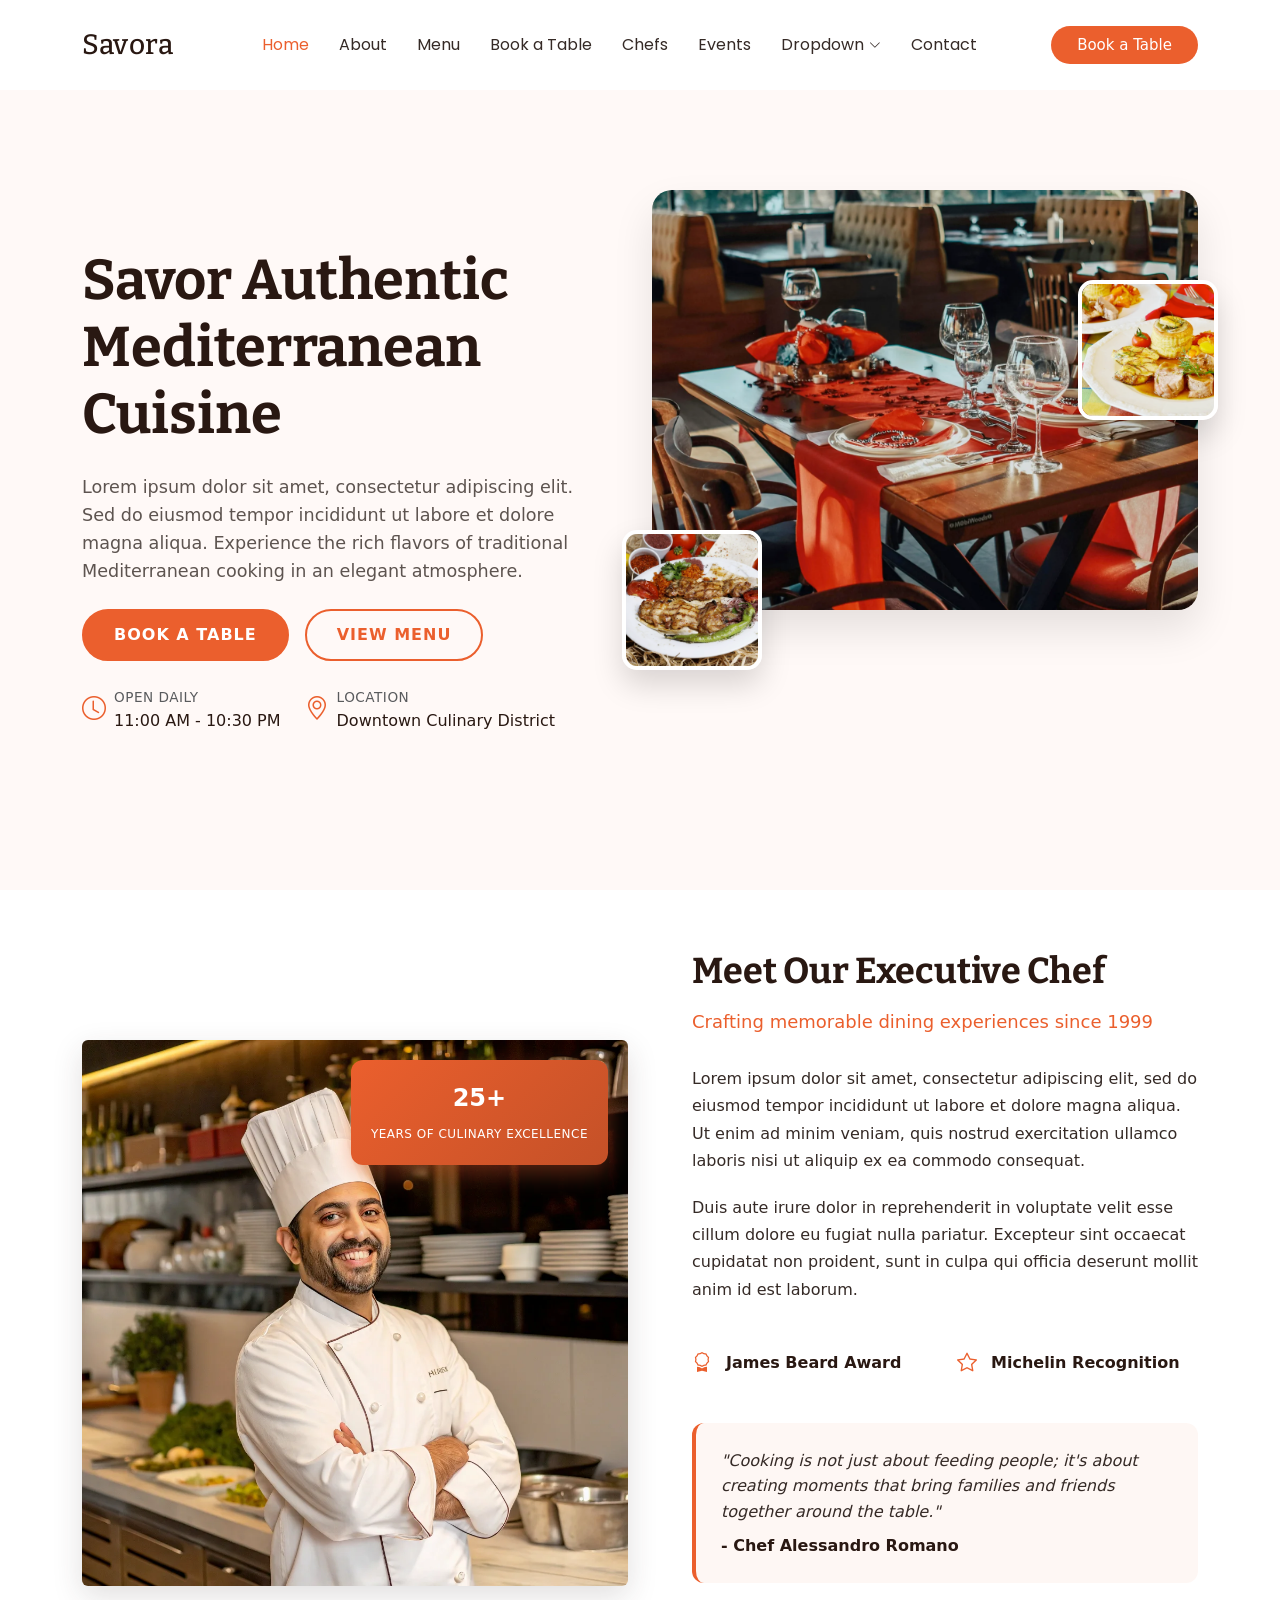
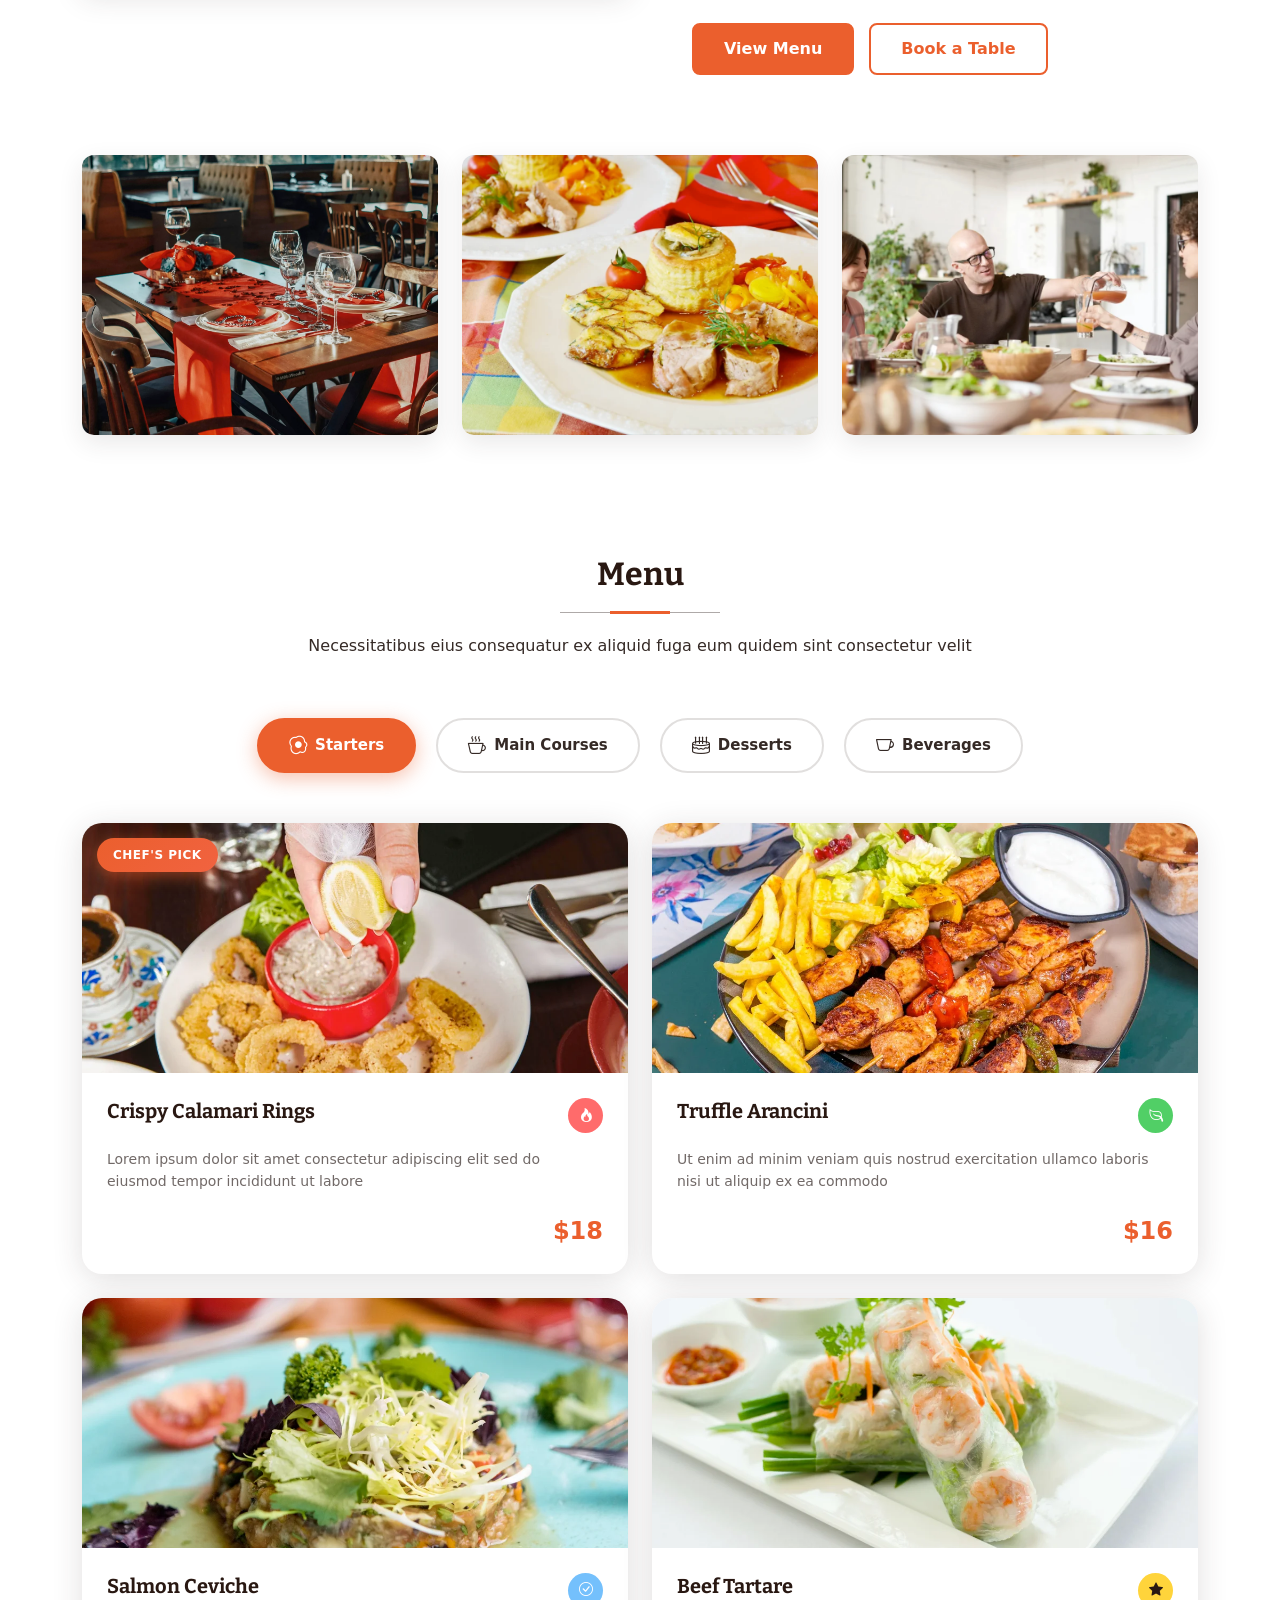
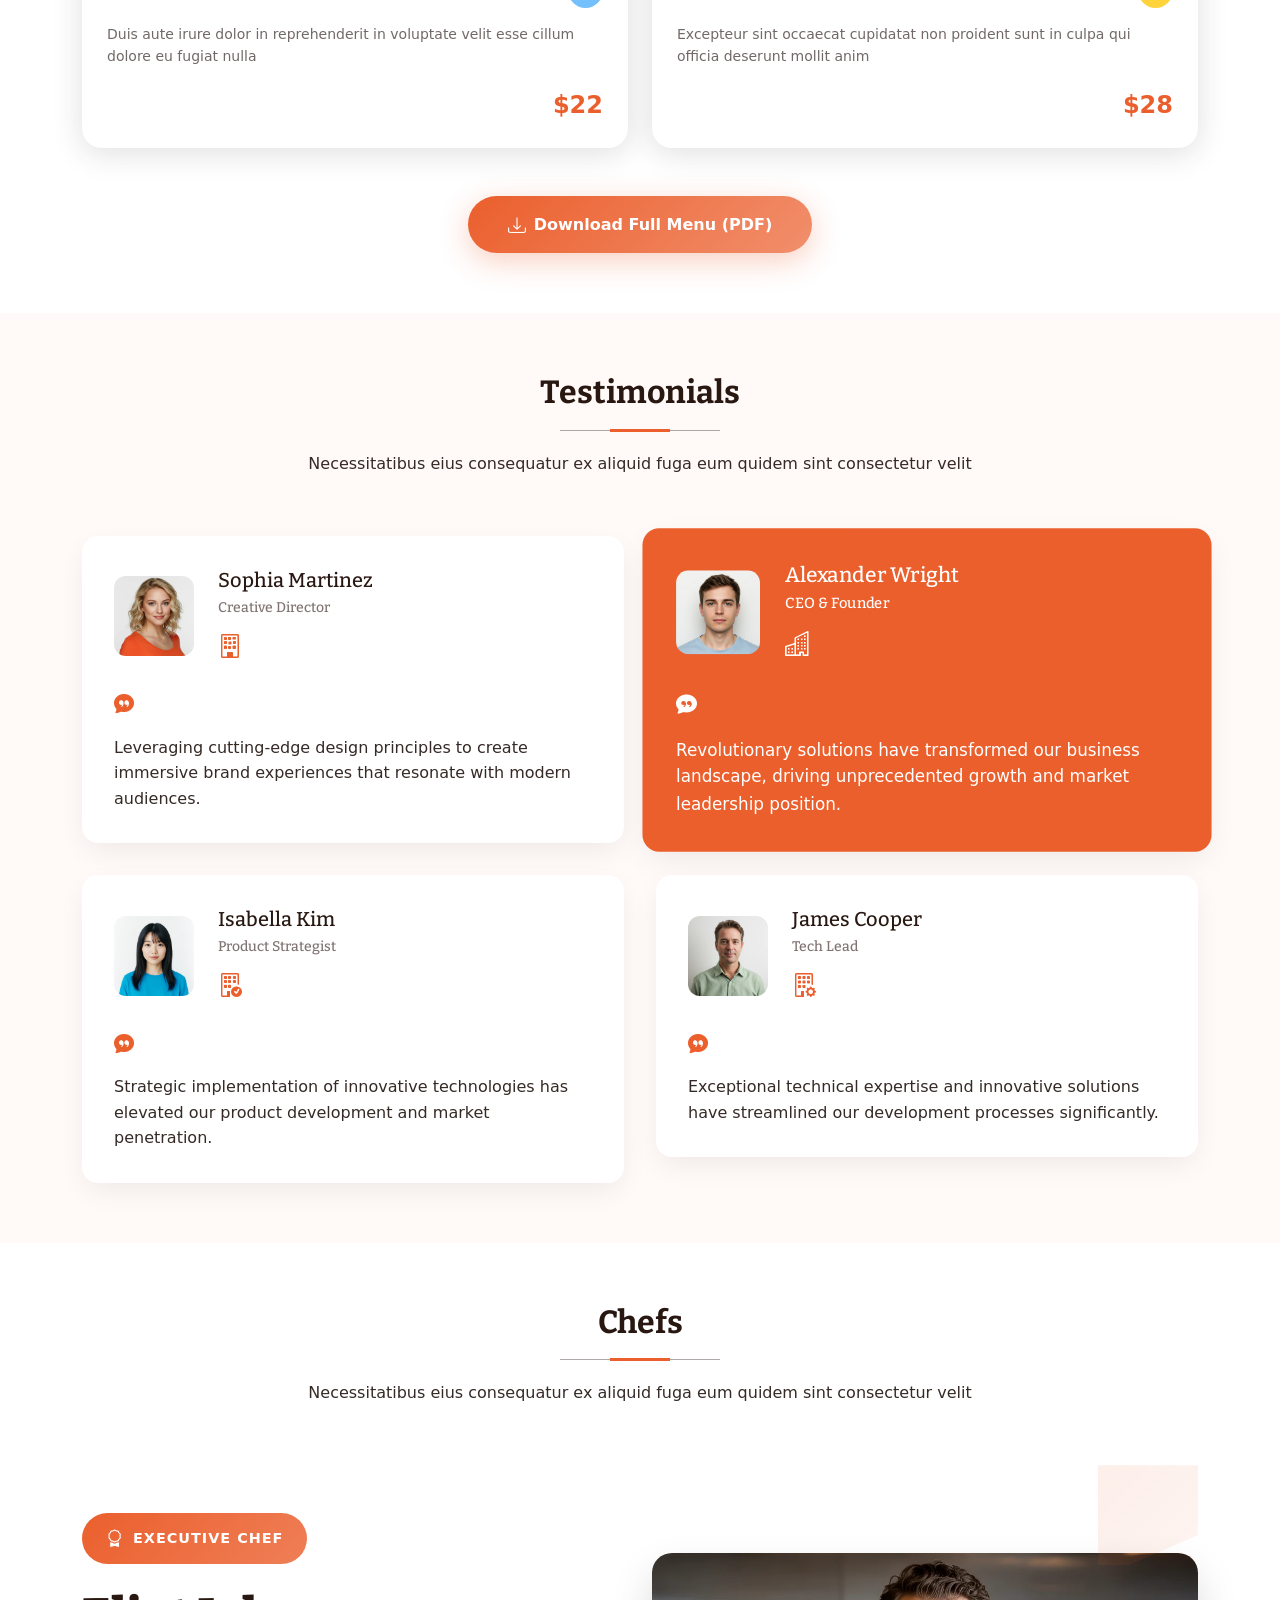
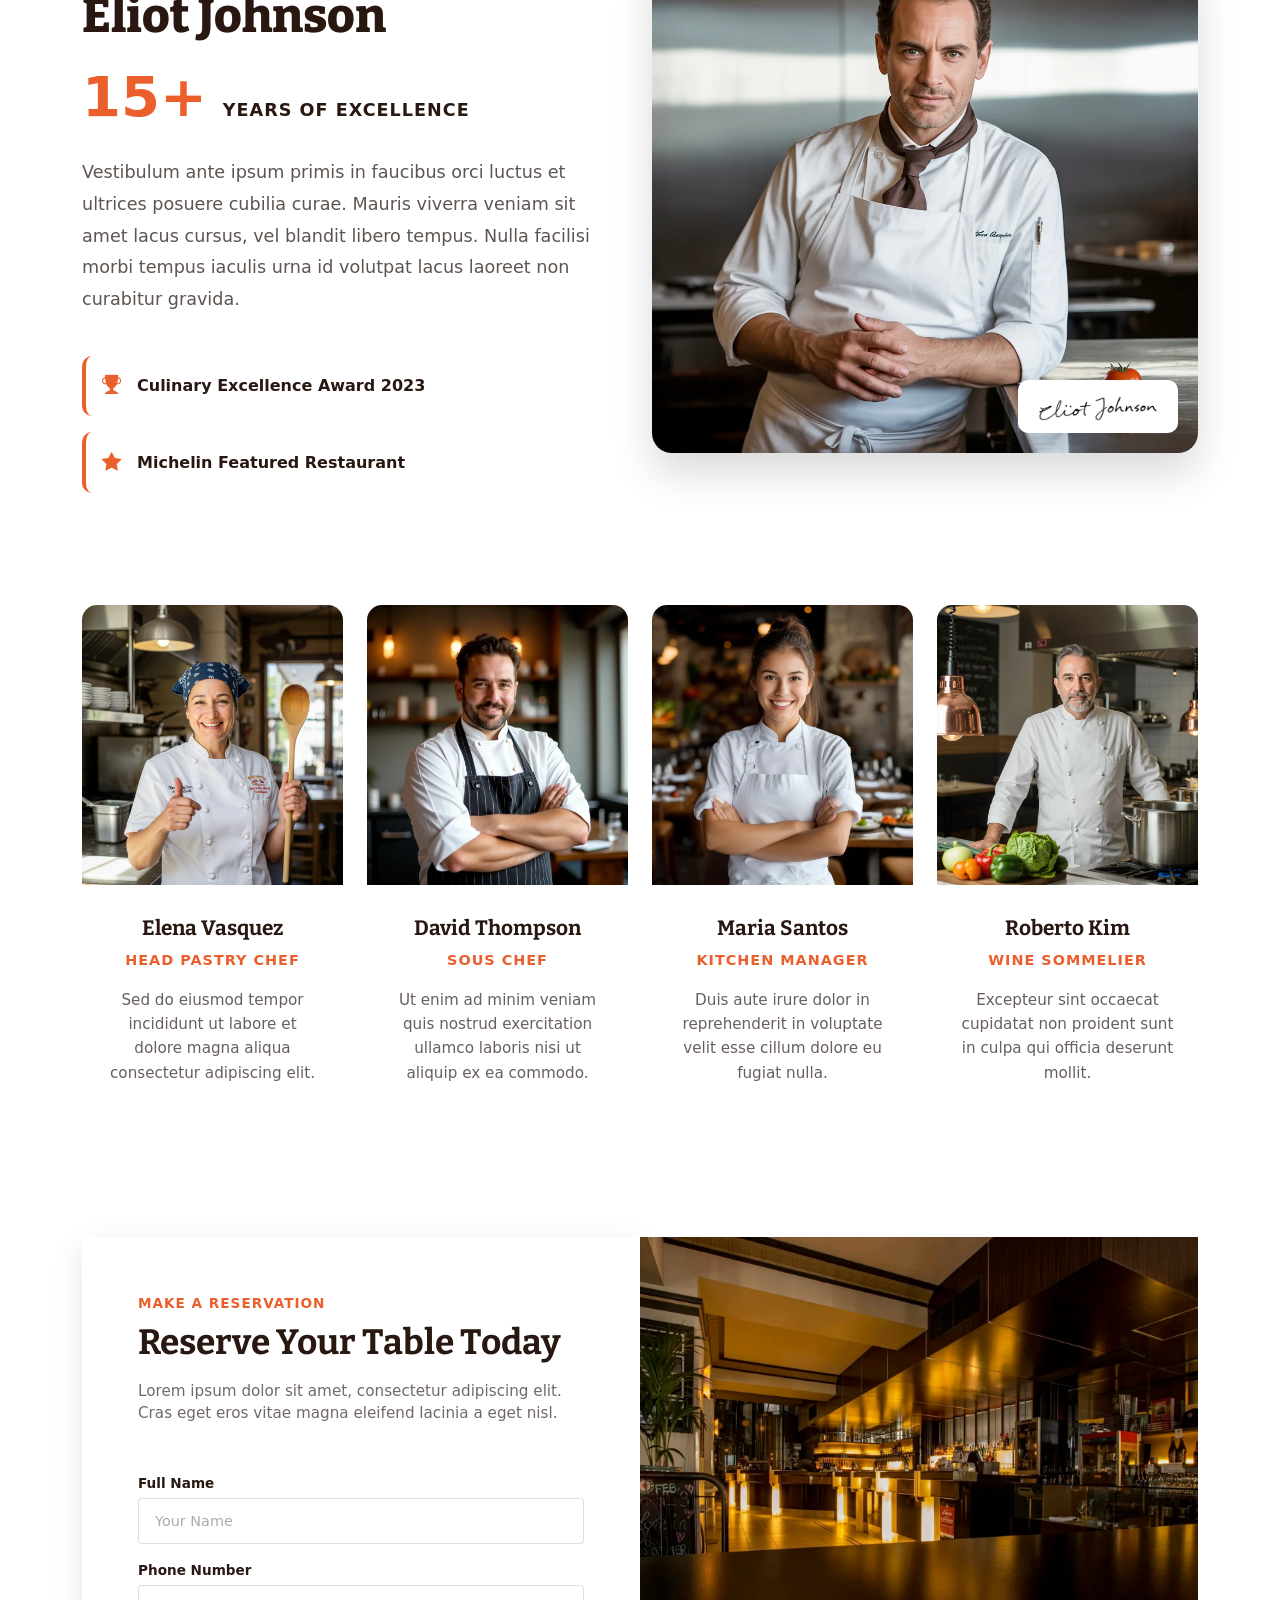
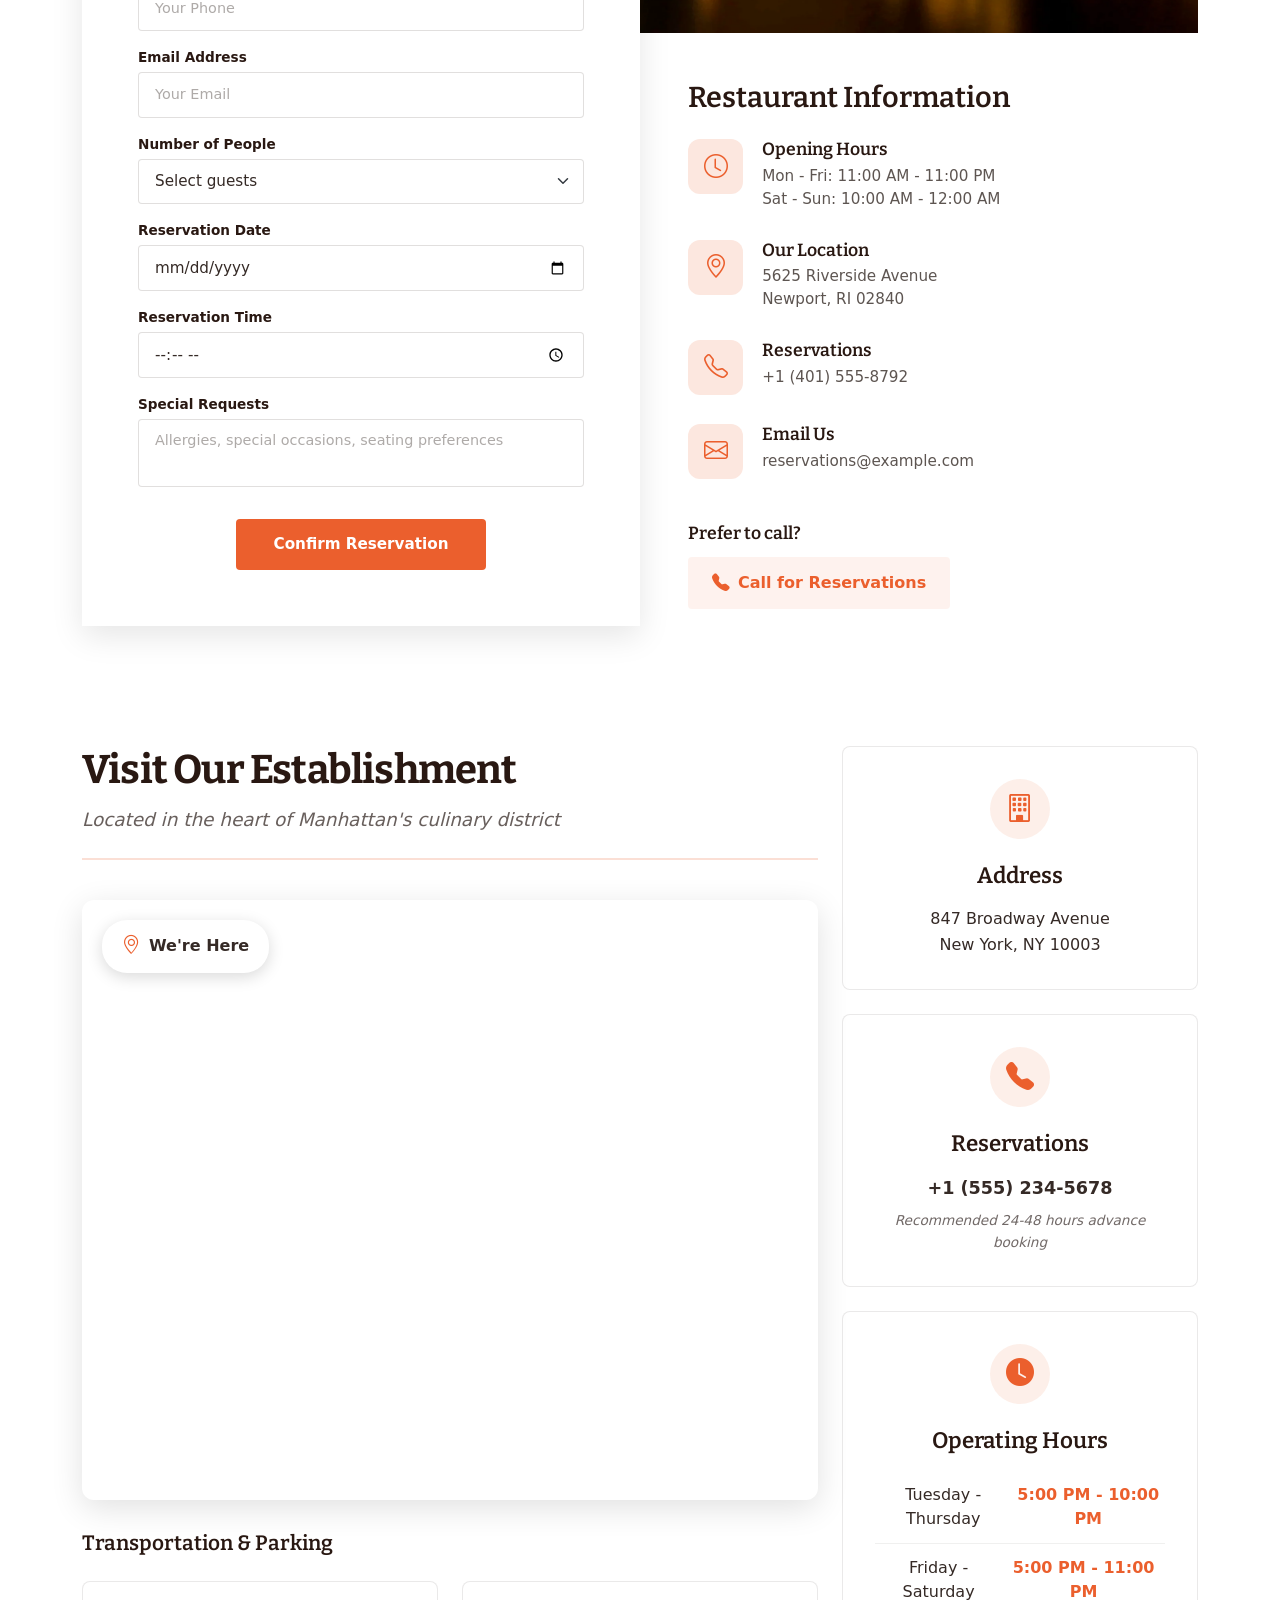
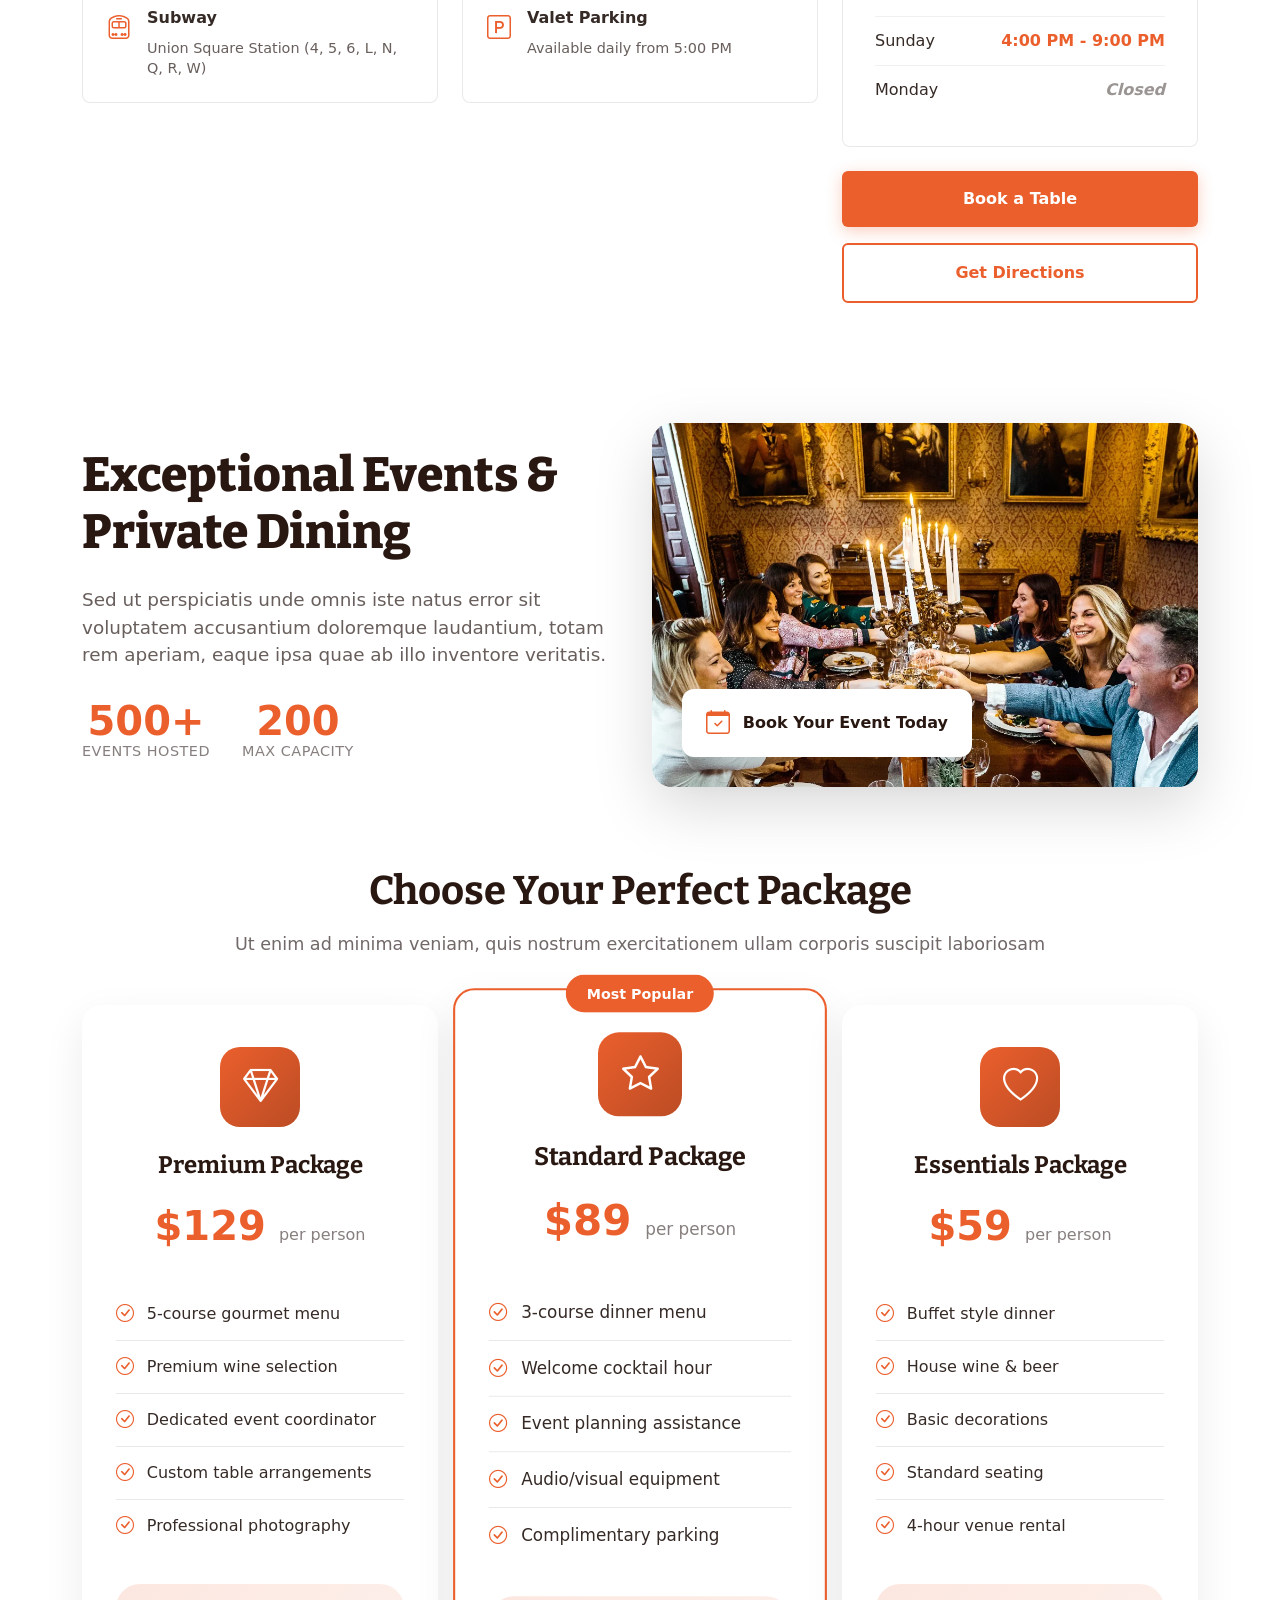
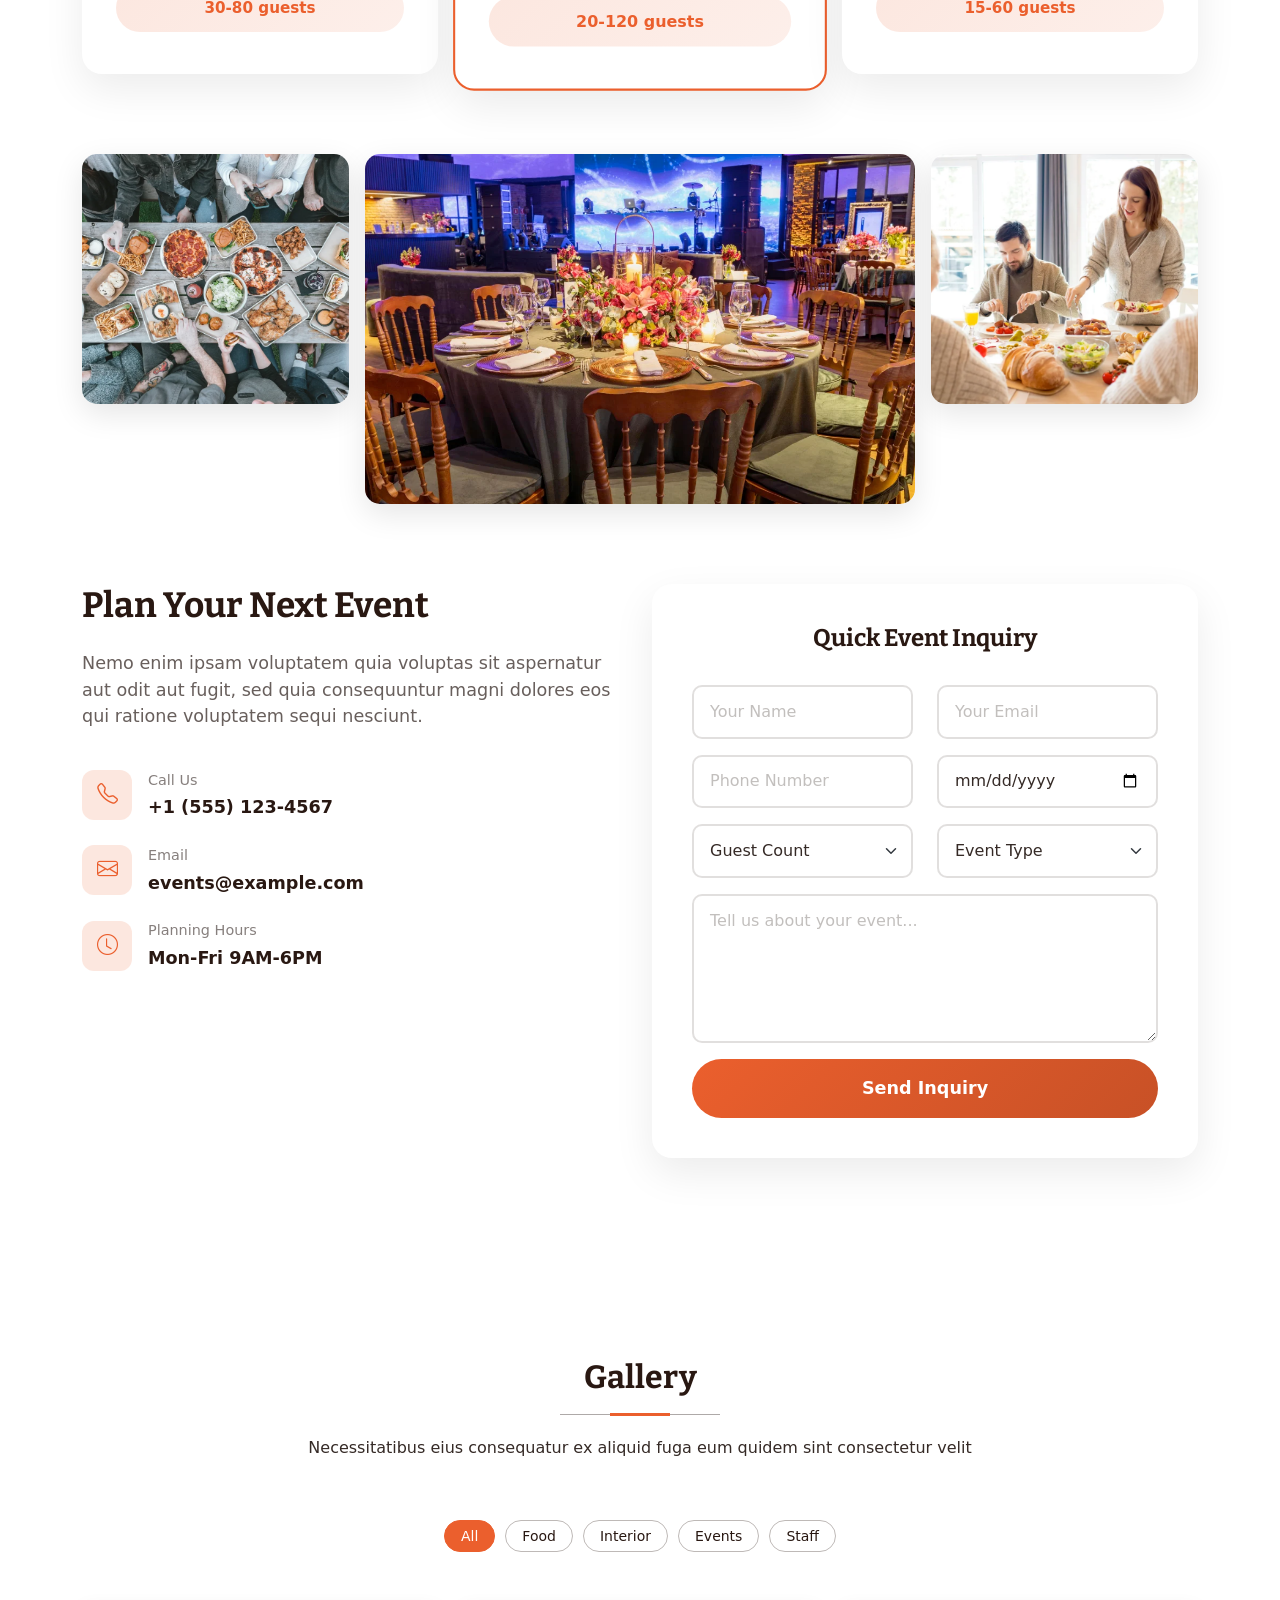
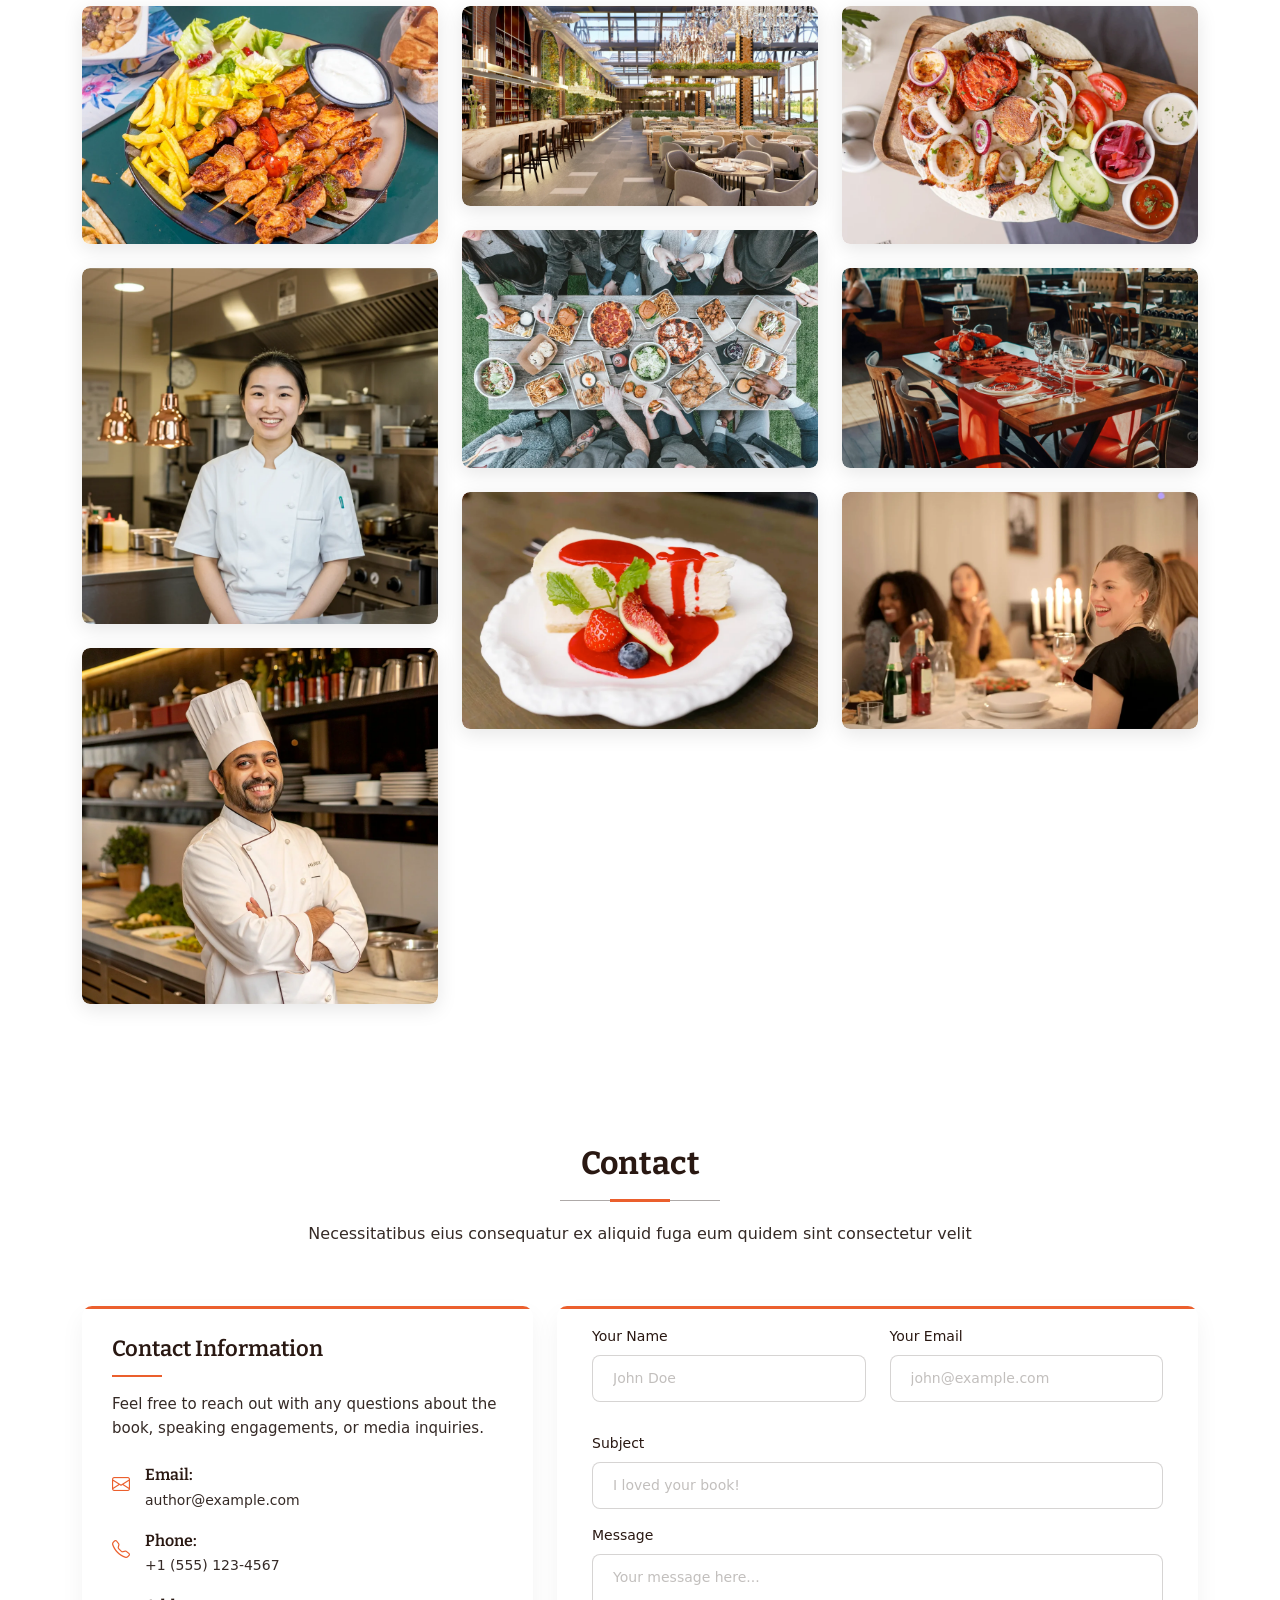
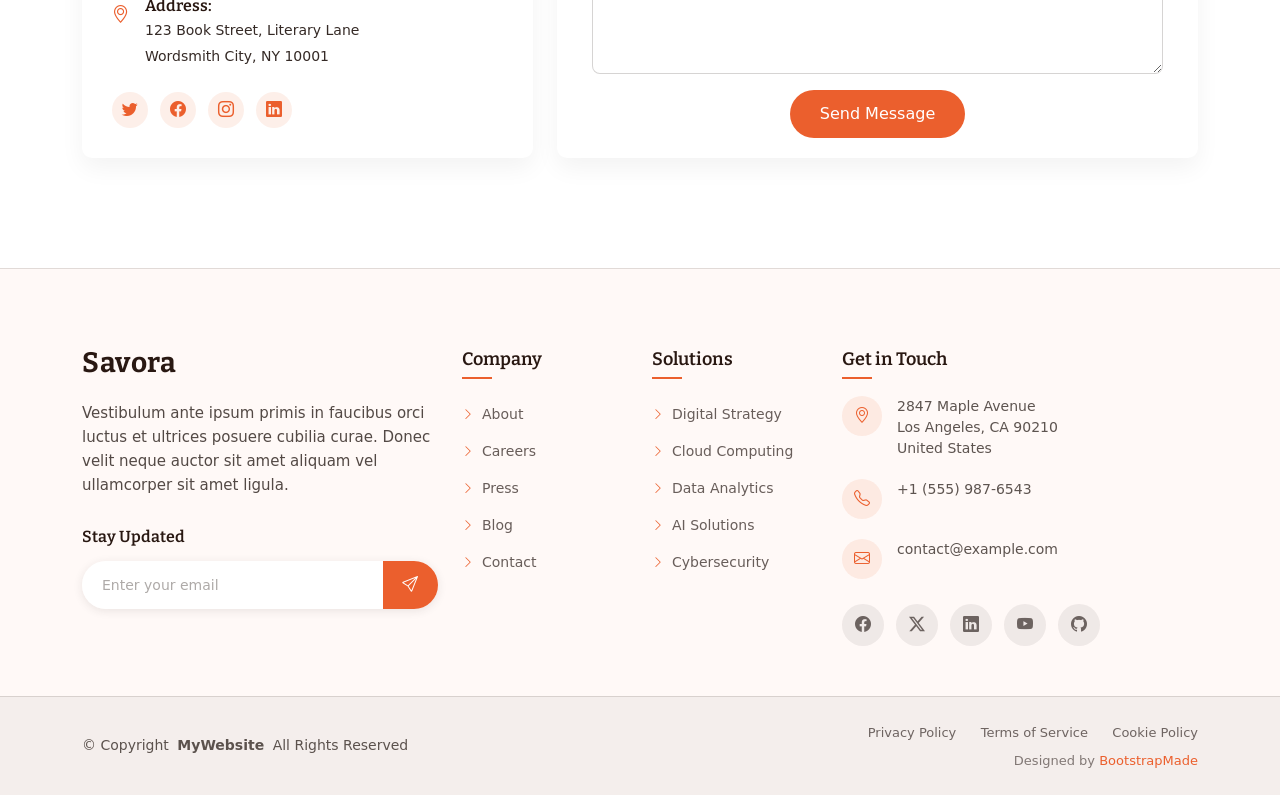
==== index.html @ b494f628 "Initial commit - Abu Dardiri Booking template" ====
<!DOCTYPE html>
<html lang="en">

<head>
  <meta charset="utf-8">
  <meta content="width=device-width, initial-scale=1.0" name="viewport">
  <title>Index - Savora Bootstrap Template</title>
  <meta name="description" content="">
  <meta name="keywords" content="">

  <!-- Favicons -->
  <link href="assets/img/favicon.png" rel="icon">
  <link href="assets/img/apple-touch-icon.png" rel="apple-touch-icon">

  <!-- Fonts -->
  <link href="https://fonts.googleapis.com" rel="preconnect">
  <link href="https://fonts.gstatic.com" rel="preconnect" crossorigin>
  <link href="https://fonts.googleapis.com/css2?family=Roboto:ital,wght@0,100;0,300;0,400;0,500;0,700;0,900;1,100;1,300;1,400;1,500;1,700;1,900&family=Poppins:ital,wght@0,100;0,200;0,300;0,400;0,500;0,600;0,700;0,800;0,900;1,100;1,200;1,300;1,400;1,500;1,600;1,700;1,800;1,900&family=Bitter:ital,wght@0,100;0,200;0,300;0,400;0,500;0,600;0,700;0,800;0,900;1,100;1,200;1,300;1,400;1,500;1,600;1,700;1,800;1,900&display=swap" rel="stylesheet">

  <!-- Vendor CSS Files -->
  <link href="assets/vendor/bootstrap/css/bootstrap.min.css" rel="stylesheet">
  <link href="assets/vendor/bootstrap-icons/bootstrap-icons.css" rel="stylesheet">
  <link href="assets/vendor/aos/aos.css" rel="stylesheet">
  <link href="assets/vendor/glightbox/css/glightbox.min.css" rel="stylesheet">

  <!-- Main CSS File -->
  <link href="assets/css/main.css" rel="stylesheet">

</head>

<body class="index-page">

  <header id="header" class="header d-flex align-items-center sticky-top">
    <div class="container position-relative d-flex align-items-center justify-content-between">

      <a href="index.html" class="logo d-flex align-items-center me-auto me-xl-0">
        <!-- Uncomment the line below if you also wish to use an image logo -->
        <!-- <img src="assets/img/logo.webp" alt=""> -->
        <h1 class="sitename">Savora</h1>
      </a>

      <nav id="navmenu" class="navmenu">
        <ul>
          <li><a href="#hero" class="active">Home</a></li>
          <li><a href="#about">About</a></li>
          <li><a href="#menu">Menu</a></li>
          <li><a href="#book-a-table">Book a Table</a></li>
          <li><a href="#chefs">Chefs</a></li>
          <li><a href="#events">Events</a></li>
          <li class="dropdown"><a href="#"><span>Dropdown</span> <i class="bi bi-chevron-down toggle-dropdown"></i></a>
            <ul>
              <li><a href="#">Dropdown 1</a></li>
              <li class="dropdown"><a href="#"><span>Deep Dropdown</span> <i class="bi bi-chevron-down toggle-dropdown"></i></a>
                <ul>
                  <li><a href="#">Deep Dropdown 1</a></li>
                  <li><a href="#">Deep Dropdown 2</a></li>
                  <li><a href="#">Deep Dropdown 3</a></li>
                  <li><a href="#">Deep Dropdown 4</a></li>
                  <li><a href="#">Deep Dropdown 5</a></li>
                </ul>
              </li>
              <li><a href="#">Dropdown 2</a></li>
              <li><a href="#">Dropdown 3</a></li>
              <li><a href="#">Dropdown 4</a></li>
            </ul>
          </li>
          <li><a href="#contact">Contact</a></li>
        </ul>
        <i class="mobile-nav-toggle d-xl-none bi bi-list"></i>
      </nav>

      <a class="btn-getstarted d-none d-sm-block" href="#book-a-table">Book a Table</a>

    </div>
  </header>

  <main class="main">

    <!-- Hero Section -->
    <section id="hero" class="hero section light-background">

      <div class="container" data-aos="fade-up" data-aos-delay="100">

        <div class="hero-content">
          <div class="row align-items-center">

            <div class="col-lg-6" data-aos="fade-right" data-aos-delay="200">
              <div class="content">
                <h1 class="hero-title mb-4">Savor Authentic Mediterranean Cuisine</h1>
                <p class="hero-subtitle mb-4">Lorem ipsum dolor sit amet, consectetur adipiscing elit. Sed do eiusmod tempor incididunt ut labore et dolore magna aliqua. Experience the rich flavors of traditional Mediterranean cooking in an elegant atmosphere.</p>

                <div class="hero-actions d-flex flex-wrap gap-3 mb-4">
                  <a href="#book-a-table" class="btn btn-primary">Book a Table</a>
                  <a href="#menu" class="btn btn-outline">View Menu</a>
                </div>

                <div class="hero-info d-flex flex-wrap align-items-center gap-4">
                  <div class="info-item d-flex align-items-center">
                    <i class="bi bi-clock me-2"></i>
                    <div>
                      <small class="text-muted">Open Daily</small>
                      <div class="fw-medium">11:00 AM - 10:30 PM</div>
                    </div>
                  </div>
                  <div class="info-item d-flex align-items-center">
                    <i class="bi bi-geo-alt me-2"></i>
                    <div>
                      <small class="text-muted">Location</small>
                      <div class="fw-medium">Downtown Culinary District</div>
                    </div>
                  </div>
                </div>
              </div>
            </div>

            <div class="col-lg-6" data-aos="fade-left" data-aos-delay="300">
              <div class="hero-images">
                <div class="main-image">
                  <img src="assets/img/restaurant/showcase-2.webp" alt="Signature Mediterranean Dish" class="img-fluid">
                </div>
                <div class="floating-images">
                  <div class="floating-image floating-image-1">
                    <img src="assets/img/restaurant/main-4.webp" alt="Grilled Seafood" class="img-fluid">
                  </div>
                  <div class="floating-image floating-image-2">
                    <img src="assets/img/restaurant/main-2.webp" alt="Mediterranean Dessert" class="img-fluid">
                  </div>
                </div>
              </div>
            </div>

          </div>
        </div>

      </div>

    </section><!-- /Hero Section -->

    <!-- About Section -->
    <section id="about" class="about section">

      <div class="container" data-aos="fade-up" data-aos-delay="100">

        <div class="row align-items-center">
          <div class="col-lg-6" data-aos="fade-right" data-aos-delay="200">
            <div class="about-image">
              <img src="assets/img/restaurant/chef-3.webp" alt="Executive Chef" class="img-fluid rounded">
              <div class="experience-badge">
                <span class="years">25+</span>
                <span class="text">Years of Culinary Excellence</span>
              </div>
            </div>
          </div>

          <div class="col-lg-6" data-aos="fade-left" data-aos-delay="300">
            <div class="about-content">
              <div class="section-header">
                <h2>Meet Our Executive Chef</h2>
                <p class="subtitle">Crafting memorable dining experiences since 1999</p>
              </div>

              <div class="story-text">
                <p>Lorem ipsum dolor sit amet, consectetur adipiscing elit, sed do eiusmod tempor incididunt ut labore et dolore magna aliqua. Ut enim ad minim veniam, quis nostrud exercitation ullamco laboris nisi ut aliquip ex ea commodo consequat.</p>

                <p>Duis aute irure dolor in reprehenderit in voluptate velit esse cillum dolore eu fugiat nulla pariatur. Excepteur sint occaecat cupidatat non proident, sunt in culpa qui officia deserunt mollit anim id est laborum.</p>
              </div>

              <div class="chef-highlights">
                <div class="row">
                  <div class="col-6">
                    <div class="highlight-item">
                      <i class="bi bi-award"></i>
                      <span>James Beard Award</span>
                    </div>
                  </div>
                  <div class="col-6">
                    <div class="highlight-item">
                      <i class="bi bi-star"></i>
                      <span>Michelin Recognition</span>
                    </div>
                  </div>
                </div>
              </div>

              <div class="chef-quote">
                <blockquote>
                  "Cooking is not just about feeding people; it's about creating moments that bring families and friends together around the table."
                </blockquote>
                <cite>- Chef Alessandro Romano</cite>
              </div>

              <div class="cta-buttons">
                <a href="#menu" class="btn btn-primary">View Menu</a>
                <a href="#book-a-table" class="btn btn-outline">Book a Table</a>
              </div>
            </div>
          </div>
        </div>

        <div class="restaurant-gallery" data-aos="fade-up" data-aos-delay="400">
          <div class="row g-4">
            <div class="col-lg-4 col-md-6">
              <div class="gallery-item">
                <img src="assets/img/restaurant/showcase-2.webp" alt="Restaurant Interior" class="img-fluid rounded">
                <div class="gallery-caption">
                  <h4>Elegant Dining</h4>
                  <p>Sophisticated ambiance for every occasion</p>
                </div>
              </div>
            </div><!-- End Gallery Item -->

            <div class="col-lg-4 col-md-6">
              <div class="gallery-item">
                <img src="assets/img/restaurant/main-4.webp" alt="Signature Dish" class="img-fluid rounded">
                <div class="gallery-caption">
                  <h4>Signature Dishes</h4>
                  <p>Artfully crafted seasonal specialties</p>
                </div>
              </div>
            </div><!-- End Gallery Item -->

            <div class="col-lg-4 col-md-6">
              <div class="gallery-item">
                <img src="assets/img/restaurant/misc-7.webp" alt="Wine Selection" class="img-fluid rounded">
                <div class="gallery-caption">
                  <h4>Curated Wine</h4>
                  <p>Exceptional pairings from around the world</p>
                </div>
              </div>
            </div><!-- End Gallery Item -->
          </div>
        </div>

      </div>

    </section><!-- /About Section -->

    <!-- Menu Section -->
    <section id="menu" class="menu section">

      <!-- Section Title -->
      <div class="container section-title" data-aos="fade-up">
        <h2>Menu</h2>
        <p>Necessitatibus eius consequatur ex aliquid fuga eum quidem sint consectetur velit</p>
      </div><!-- End Section Title -->

      <div class="container" data-aos="fade-up" data-aos-delay="100">

        <div class="row">
          <div class="col-lg-12">
            <div class="menu-filters">
              <ul class="nav nav-pills justify-content-center" id="menuTabs" role="tablist">
                <li class="nav-item" role="presentation">
                  <button class="nav-link active" id="menu-starters-tab" data-bs-toggle="pill" data-bs-target="#menu-starters" type="button" role="tab">
                    <i class="bi bi-egg-fried me-2"></i>Starters
                  </button>
                </li>
                <li class="nav-item" role="presentation">
                  <button class="nav-link" id="menu-mains-tab" data-bs-toggle="pill" data-bs-target="#menu-mains" type="button" role="tab">
                    <i class="bi bi-cup-hot me-2"></i>Main Courses
                  </button>
                </li>
                <li class="nav-item" role="presentation">
                  <button class="nav-link" id="menu-desserts-tab" data-bs-toggle="pill" data-bs-target="#menu-desserts" type="button" role="tab">
                    <i class="bi bi-cake2 me-2"></i>Desserts
                  </button>
                </li>
                <li class="nav-item" role="presentation">
                  <button class="nav-link" id="menu-drinks-tab" data-bs-toggle="pill" data-bs-target="#menu-drinks" type="button" role="tab">
                    <i class="bi bi-cup me-2"></i>Beverages
                  </button>
                </li>
              </ul>
            </div>
          </div>
        </div>

        <div class="tab-content" id="menuTabContent">
          <!-- Starters Tab -->
          <div class="tab-pane fade show active" id="menu-starters" role="tabpanel">
            <div class="row gy-4" data-aos="fade-up" data-aos-delay="200">
              <div class="col-lg-6">
                <div class="menu-item">
                  <div class="menu-item-image">
                    <img src="assets/img/restaurant/starter-6.webp" class="img-fluid" alt="Starter">
                    <div class="special-badge">Chef's Pick</div>
                  </div>
                  <div class="menu-item-content">
                    <div class="menu-item-header">
                      <h4>Crispy Calamari Rings</h4>
                      <div class="dietary-tags">
                        <span class="tag spicy"><i class="bi bi-fire"></i></span>
                      </div>
                    </div>
                    <p>Lorem ipsum dolor sit amet consectetur adipiscing elit sed do eiusmod tempor incididunt ut labore</p>
                    <div class="menu-item-footer">
                      <span class="price">$18</span>
                    </div>
                  </div>
                </div>
              </div>

              <div class="col-lg-6">
                <div class="menu-item">
                  <div class="menu-item-image">
                    <img src="assets/img/restaurant/starter-3.webp" class="img-fluid" alt="Starter">
                  </div>
                  <div class="menu-item-content">
                    <div class="menu-item-header">
                      <h4>Truffle Arancini</h4>
                      <div class="dietary-tags">
                        <span class="tag vegetarian"><i class="bi bi-leaf"></i></span>
                      </div>
                    </div>
                    <p>Ut enim ad minim veniam quis nostrud exercitation ullamco laboris nisi ut aliquip ex ea commodo</p>
                    <div class="menu-item-footer">
                      <span class="price">$16</span>
                    </div>
                  </div>
                </div>
              </div>

              <div class="col-lg-6">
                <div class="menu-item">
                  <div class="menu-item-image">
                    <img src="assets/img/restaurant/starter-5.webp" class="img-fluid" alt="Starter">
                  </div>
                  <div class="menu-item-content">
                    <div class="menu-item-header">
                      <h4>Salmon Ceviche</h4>
                      <div class="dietary-tags">
                        <span class="tag gluten-free"><i class="bi bi-check-circle"></i></span>
                      </div>
                    </div>
                    <p>Duis aute irure dolor in reprehenderit in voluptate velit esse cillum dolore eu fugiat nulla</p>
                    <div class="menu-item-footer">
                      <span class="price">$22</span>
                    </div>
                  </div>
                </div>
              </div>

              <div class="col-lg-6">
                <div class="menu-item">
                  <div class="menu-item-image">
                    <img src="assets/img/restaurant/starter-7.webp" class="img-fluid" alt="Starter">
                  </div>
                  <div class="menu-item-content">
                    <div class="menu-item-header">
                      <h4>Beef Tartare</h4>
                      <div class="dietary-tags">
                        <span class="tag premium"><i class="bi bi-star-fill"></i></span>
                      </div>
                    </div>
                    <p>Excepteur sint occaecat cupidatat non proident sunt in culpa qui officia deserunt mollit anim</p>
                    <div class="menu-item-footer">
                      <span class="price">$28</span>
                    </div>
                  </div>
                </div>
              </div>
            </div>
          </div>

          <!-- Main Courses Tab -->
          <div class="tab-pane fade" id="menu-mains" role="tabpanel">
            <div class="row gy-4" data-aos="fade-up" data-aos-delay="200">
              <div class="col-lg-6">
                <div class="menu-item">
                  <div class="menu-item-image">
                    <img src="assets/img/restaurant/main-2.webp" class="img-fluid" alt="Main Course">
                    <div class="special-badge">Signature</div>
                  </div>
                  <div class="menu-item-content">
                    <div class="menu-item-header">
                      <h4>Grilled Ribeye Steak</h4>
                      <div class="dietary-tags">
                        <span class="tag premium"><i class="bi bi-star-fill"></i></span>
                      </div>
                    </div>
                    <p>Sed ut perspiciatis unde omnis iste natus error sit voluptatem accusantium doloremque laudantium</p>
                    <div class="menu-item-footer">
                      <span class="price">$45</span>
                    </div>
                  </div>
                </div>
              </div>

              <div class="col-lg-6">
                <div class="menu-item">
                  <div class="menu-item-image">
                    <img src="assets/img/restaurant/main-4.webp" class="img-fluid" alt="Main Course">
                  </div>
                  <div class="menu-item-content">
                    <div class="menu-item-header">
                      <h4>Pan-Seared Salmon</h4>
                      <div class="dietary-tags">
                        <span class="tag gluten-free"><i class="bi bi-check-circle"></i></span>
                      </div>
                    </div>
                    <p>Totam rem aperiam eaque ipsa quae ab illo inventore veritatis et quasi architecto beatae vitae</p>
                    <div class="menu-item-footer">
                      <span class="price">$38</span>
                    </div>
                  </div>
                </div>
              </div>

              <div class="col-lg-6">
                <div class="menu-item">
                  <div class="menu-item-image">
                    <img src="assets/img/restaurant/main-6.webp" class="img-fluid" alt="Main Course">
                  </div>
                  <div class="menu-item-content">
                    <div class="menu-item-header">
                      <h4>Lobster Ravioli</h4>
                      <div class="dietary-tags">
                        <span class="tag premium"><i class="bi bi-star-fill"></i></span>
                      </div>
                    </div>
                    <p>Nemo enim ipsam voluptatem quia voluptas sit aspernatur aut odit aut fugit sed quia consequuntur</p>
                    <div class="menu-item-footer">
                      <span class="price">$42</span>
                    </div>
                  </div>
                </div>
              </div>

              <div class="col-lg-6">
                <div class="menu-item">
                  <div class="menu-item-image">
                    <img src="assets/img/restaurant/main-8.webp" class="img-fluid" alt="Main Course">
                  </div>
                  <div class="menu-item-content">
                    <div class="menu-item-header">
                      <h4>Mushroom Risotto</h4>
                      <div class="dietary-tags">
                        <span class="tag vegetarian"><i class="bi bi-leaf"></i></span>
                      </div>
                    </div>
                    <p>Magni dolores eos qui ratione voluptatem sequi nesciunt neque porro quisquam est qui dolorem</p>
                    <div class="menu-item-footer">
                      <span class="price">$32</span>
                    </div>
                  </div>
                </div>
              </div>
            </div>
          </div>

          <!-- Desserts Tab -->
          <div class="tab-pane fade" id="menu-desserts" role="tabpanel">
            <div class="row gy-4" data-aos="fade-up" data-aos-delay="200">
              <div class="col-lg-6">
                <div class="menu-item">
                  <div class="menu-item-image">
                    <img src="assets/img/restaurant/dessert-2.webp" class="img-fluid" alt="Dessert">
                    <div class="special-badge">Popular</div>
                  </div>
                  <div class="menu-item-content">
                    <div class="menu-item-header">
                      <h4>Chocolate Lava Cake</h4>
                      <div class="dietary-tags">
                        <span class="tag vegetarian"><i class="bi bi-leaf"></i></span>
                      </div>
                    </div>
                    <p>Ipsum quia dolor sit amet consectetur adipiscing elit sed do eiusmod tempor incididunt</p>
                    <div class="menu-item-footer">
                      <span class="price">$14</span>
                    </div>
                  </div>
                </div>
              </div>

              <div class="col-lg-6">
                <div class="menu-item">
                  <div class="menu-item-image">
                    <img src="assets/img/restaurant/dessert-5.webp" class="img-fluid" alt="Dessert">
                  </div>
                  <div class="menu-item-content">
                    <div class="menu-item-header">
                      <h4>Crème Brûlée</h4>
                      <div class="dietary-tags">
                        <span class="tag gluten-free"><i class="bi bi-check-circle"></i></span>
                      </div>
                    </div>
                    <p>Ut labore et dolore magna aliqua ut enim ad minim veniam quis nostrud exercitation ullamco</p>
                    <div class="menu-item-footer">
                      <span class="price">$12</span>
                    </div>
                  </div>
                </div>
              </div>

              <div class="col-lg-6">
                <div class="menu-item">
                  <div class="menu-item-image">
                    <img src="assets/img/restaurant/dessert-7.webp" class="img-fluid" alt="Dessert">
                  </div>
                  <div class="menu-item-content">
                    <div class="menu-item-header">
                      <h4>Tiramisu</h4>
                      <div class="dietary-tags">
                        <span class="tag vegetarian"><i class="bi bi-leaf"></i></span>
                      </div>
                    </div>
                    <p>Laboris nisi ut aliquip ex ea commodo consequat duis aute irure dolor in reprehenderit</p>
                    <div class="menu-item-footer">
                      <span class="price">$13</span>
                    </div>
                  </div>
                </div>
              </div>

              <div class="col-lg-6">
                <div class="menu-item">
                  <div class="menu-item-image">
                    <img src="assets/img/restaurant/dessert-9.webp" class="img-fluid" alt="Dessert">
                  </div>
                  <div class="menu-item-content">
                    <div class="menu-item-header">
                      <h4>Seasonal Fruit Tart</h4>
                      <div class="dietary-tags">
                        <span class="tag vegan"><i class="bi bi-flower1"></i></span>
                      </div>
                    </div>
                    <p>In voluptate velit esse cillum dolore eu fugiat nulla pariatur excepteur sint occaecat</p>
                    <div class="menu-item-footer">
                      <span class="price">$11</span>
                    </div>
                  </div>
                </div>
              </div>
            </div>
          </div>

          <!-- Beverages Tab -->
          <div class="tab-pane fade" id="menu-drinks" role="tabpanel">
            <div class="row gy-4" data-aos="fade-up" data-aos-delay="200">
              <div class="col-lg-6">
                <div class="menu-item">
                  <div class="menu-item-image">
                    <img src="assets/img/restaurant/drink-3.webp" class="img-fluid" alt="Beverage">
                    <div class="special-badge">House Special</div>
                  </div>
                  <div class="menu-item-content">
                    <div class="menu-item-header">
                      <h4>Signature Cocktail</h4>
                      <div class="dietary-tags">
                        <span class="tag spicy"><i class="bi bi-fire"></i></span>
                      </div>
                    </div>
                    <p>Cupidatat non proident sunt in culpa qui officia deserunt mollit anim id est laborum</p>
                    <div class="menu-item-footer">
                      <span class="price">$16</span>
                    </div>
                  </div>
                </div>
              </div>

              <div class="col-lg-6">
                <div class="menu-item">
                  <div class="menu-item-image">
                    <img src="assets/img/restaurant/drink-6.webp" class="img-fluid" alt="Beverage">
                  </div>
                  <div class="menu-item-content">
                    <div class="menu-item-header">
                      <h4>Fresh Fruit Smoothie</h4>
                      <div class="dietary-tags">
                        <span class="tag vegan"><i class="bi bi-flower1"></i></span>
                      </div>
                    </div>
                    <p>Sed ut perspiciatis unde omnis iste natus error sit voluptatem accusantium doloremque</p>
                    <div class="menu-item-footer">
                      <span class="price">$8</span>
                    </div>
                  </div>
                </div>
              </div>

              <div class="col-lg-6">
                <div class="menu-item">
                  <div class="menu-item-image">
                    <img src="assets/img/restaurant/drink-8.webp" class="img-fluid" alt="Beverage">
                  </div>
                  <div class="menu-item-content">
                    <div class="menu-item-header">
                      <h4>Premium Wine Selection</h4>
                      <div class="dietary-tags">
                        <span class="tag premium"><i class="bi bi-star-fill"></i></span>
                      </div>
                    </div>
                    <p>Laudantium totam rem aperiam eaque ipsa quae ab illo inventore veritatis et quasi</p>
                    <div class="menu-item-footer">
                      <span class="price">$35</span>
                    </div>
                  </div>
                </div>
              </div>

              <div class="col-lg-6">
                <div class="menu-item">
                  <div class="menu-item-image">
                    <img src="assets/img/restaurant/drink-10.webp" class="img-fluid" alt="Beverage">
                  </div>
                  <div class="menu-item-content">
                    <div class="menu-item-header">
                      <h4>Artisan Coffee</h4>
                      <div class="dietary-tags">
                        <span class="tag vegan"><i class="bi bi-flower1"></i></span>
                      </div>
                    </div>
                    <p>Architecto beatae vitae dicta sunt explicabo nemo enim ipsam voluptatem quia voluptas</p>
                    <div class="menu-item-footer">
                      <span class="price">$6</span>
                    </div>
                  </div>
                </div>
              </div>
            </div>
          </div>
        </div>

        <div class="row mt-5">
          <div class="col-12 text-center" data-aos="fade-up" data-aos-delay="300">
            <a href="#" class="btn btn-download">
              <i class="bi bi-download me-2"></i>Download Full Menu (PDF)
            </a>
          </div>
        </div>

      </div>

    </section><!-- /Menu Section -->

    <!-- Testimonials Section -->
    <section id="testimonials" class="testimonials section light-background">

      <!-- Section Title -->
      <div class="container section-title" data-aos="fade-up">
        <h2>Testimonials</h2>
        <p>Necessitatibus eius consequatur ex aliquid fuga eum quidem sint consectetur velit</p>
      </div><!-- End Section Title -->

      <div class="container">

        <div class="testimonial-grid">

          <div class="testimonial-item" data-aos="zoom-in" data-aos-delay="100">
            <div class="testimonial-card">
              <div class="testimonial-header">
                <div class="testimonial-image">
                  <img src="assets/img/person/person-f-5.webp" class="img-fluid" alt="Testimonial 1">
                </div>
                <div class="testimonial-meta">
                  <h3>Sophia Martinez</h3>
                  <h4>Creative Director</h4>
                  <div class="company-logo">
                    <i class="bi bi-building"></i>
                  </div>
                </div>
              </div>
              <div class="testimonial-body">
                <i class="bi bi-chat-quote-fill quote-icon"></i>
                <p>Leveraging cutting-edge design principles to create immersive brand experiences that resonate with modern audiences.</p>
              </div>
            </div>
          </div>

          <div class="testimonial-item featured" data-aos="zoom-in" data-aos-delay="200">
            <div class="testimonial-card">
              <div class="testimonial-header">
                <div class="testimonial-image">
                  <img src="assets/img/person/person-m-5.webp" class="img-fluid" alt="Testimonial 2">
                </div>
                <div class="testimonial-meta">
                  <h3>Alexander Wright</h3>
                  <h4>CEO &amp; Founder</h4>
                  <div class="company-logo">
                    <i class="bi bi-buildings"></i>
                  </div>
                </div>
              </div>
              <div class="testimonial-body">
                <i class="bi bi-chat-quote-fill quote-icon"></i>
                <p>Revolutionary solutions have transformed our business landscape, driving unprecedented growth and market leadership position.</p>
              </div>
            </div>
          </div>

          <div class="testimonial-item" data-aos="zoom-in" data-aos-delay="300">
            <div class="testimonial-card">
              <div class="testimonial-header">
                <div class="testimonial-image">
                  <img src="assets/img/person/person-f-6.webp" class="img-fluid" alt="Testimonial 3">
                </div>
                <div class="testimonial-meta">
                  <h3>Isabella Kim</h3>
                  <h4>Product Strategist</h4>
                  <div class="company-logo">
                    <i class="bi bi-building-check"></i>
                  </div>
                </div>
              </div>
              <div class="testimonial-body">
                <i class="bi bi-chat-quote-fill quote-icon"></i>
                <p>Strategic implementation of innovative technologies has elevated our product development and market penetration.</p>
              </div>
            </div>
          </div>

          <div class="testimonial-item" data-aos="zoom-in" data-aos-delay="400">
            <div class="testimonial-card">
              <div class="testimonial-header">
                <div class="testimonial-image">
                  <img src="assets/img/person/person-m-6.webp" class="img-fluid" alt="Testimonial 4">
                </div>
                <div class="testimonial-meta">
                  <h3>James Cooper</h3>
                  <h4>Tech Lead</h4>
                  <div class="company-logo">
                    <i class="bi bi-building-gear"></i>
                  </div>
                </div>
              </div>
              <div class="testimonial-body">
                <i class="bi bi-chat-quote-fill quote-icon"></i>
                <p>Exceptional technical expertise and innovative solutions have streamlined our development processes significantly.</p>
              </div>
            </div>
          </div>

        </div>

      </div>

    </section><!-- /Testimonials Section -->

    <!-- Chefs Section -->
    <section id="chefs" class="chefs section">

      <!-- Section Title -->
      <div class="container section-title" data-aos="fade-up">
        <h2>Chefs</h2>
        <p>Necessitatibus eius consequatur ex aliquid fuga eum quidem sint consectetur velit</p>
      </div><!-- End Section Title -->

      <div class="container" data-aos="fade-up" data-aos-delay="100">

        <div class="main-chef-section" data-aos="fade-up" data-aos-delay="200">
          <div class="row align-items-center">
            <div class="col-lg-6">
              <div class="chef-content">
                <div class="chef-badge">
                  <i class="bi bi-award"></i>
                  <span>Executive Chef</span>
                </div>
                <h2>Eliot Johnson</h2>
                <div class="experience-years">
                  <span class="number">15+</span>
                  <span class="text">Years of Excellence</span>
                </div>
                <p>Vestibulum ante ipsum primis in faucibus orci luctus et ultrices posuere cubilia curae. Mauris viverra veniam sit amet lacus cursus, vel blandit libero tempus. Nulla facilisi morbi tempus iaculis urna id volutpat lacus laoreet non curabitur gravida.</p>
                <div class="achievements">
                  <div class="achievement-item">
                    <i class="bi bi-trophy-fill"></i>
                    <span>Culinary Excellence Award 2023</span>
                  </div>
                  <div class="achievement-item">
                    <i class="bi bi-star-fill"></i>
                    <span>Michelin Featured Restaurant</span>
                  </div>
                </div>
              </div>
            </div>
            <div class="col-lg-6">
              <div class="chef-image-container" data-aos="zoom-in" data-aos-delay="300">
                <div class="image-frame">
                  <img src="assets/img/restaurant/chef-8.webp" class="img-fluid" alt="Executive Chef">
                  <div class="signature-overlay">
                    <img src="assets/img/misc/signature-1.webp" alt="Chef Signature">
                  </div>
                </div>
              </div>
            </div>
          </div>
        </div>

        <div class="team-grid" data-aos="fade-up" data-aos-delay="400">
          <div class="row g-4">
            <div class="col-lg-3 col-md-6">
              <div class="team-member" data-aos="flip-left" data-aos-delay="100">
                <div class="member-photo">
                  <img src="assets/img/restaurant/chef-5.webp" class="img-fluid" alt="Team Member">
                  <div class="overlay">
                    <div class="social-icons">
                      <a href="#"><i class="bi bi-instagram"></i></a>
                      <a href="#"><i class="bi bi-linkedin"></i></a>
                    </div>
                  </div>
                </div>
                <div class="member-info">
                  <h4>Elena Vasquez</h4>
                  <span class="position">Head Pastry Chef</span>
                  <p>Sed do eiusmod tempor incididunt ut labore et dolore magna aliqua consectetur adipiscing elit.</p>
                </div>
              </div>
            </div>

            <div class="col-lg-3 col-md-6">
              <div class="team-member" data-aos="flip-left" data-aos-delay="150">
                <div class="member-photo">
                  <img src="assets/img/restaurant/chef-9.webp" class="img-fluid" alt="Team Member">
                  <div class="overlay">
                    <div class="social-icons">
                      <a href="#"><i class="bi bi-instagram"></i></a>
                      <a href="#"><i class="bi bi-linkedin"></i></a>
                    </div>
                  </div>
                </div>
                <div class="member-info">
                  <h4>David Thompson</h4>
                  <span class="position">Sous Chef</span>
                  <p>Ut enim ad minim veniam quis nostrud exercitation ullamco laboris nisi ut aliquip ex ea commodo.</p>
                </div>
              </div>
            </div>

            <div class="col-lg-3 col-md-6">
              <div class="team-member" data-aos="flip-left" data-aos-delay="200">
                <div class="member-photo">
                  <img src="assets/img/restaurant/chef-2.webp" class="img-fluid" alt="Team Member">
                  <div class="overlay">
                    <div class="social-icons">
                      <a href="#"><i class="bi bi-instagram"></i></a>
                      <a href="#"><i class="bi bi-linkedin"></i></a>
                    </div>
                  </div>
                </div>
                <div class="member-info">
                  <h4>Maria Santos</h4>
                  <span class="position">Kitchen Manager</span>
                  <p>Duis aute irure dolor in reprehenderit in voluptate velit esse cillum dolore eu fugiat nulla.</p>
                </div>
              </div>
            </div>

            <div class="col-lg-3 col-md-6">
              <div class="team-member" data-aos="flip-left" data-aos-delay="250">
                <div class="member-photo">
                  <img src="assets/img/restaurant/chef-4.webp" class="img-fluid" alt="Team Member">
                  <div class="overlay">
                    <div class="social-icons">
                      <a href="#"><i class="bi bi-instagram"></i></a>
                      <a href="#"><i class="bi bi-linkedin"></i></a>
                    </div>
                  </div>
                </div>
                <div class="member-info">
                  <h4>Roberto Kim</h4>
                  <span class="position">Wine Sommelier</span>
                  <p>Excepteur sint occaecat cupidatat non proident sunt in culpa qui officia deserunt mollit.</p>
                </div>
              </div>
            </div>
          </div>
        </div>

      </div>

    </section><!-- /Chefs Section -->

    <!-- Book A Table Section -->
    <section id="book-a-table" class="book-a-table section">

      <div class="container" data-aos="fade-up" data-aos-delay="100">

        <div class="row g-0">
          <div class="col-lg-6 reservation-form-col" data-aos="fade-right" data-aos-delay="200">
            <div class="reservation-form-container">
              <div class="form-header content">
                <span class="subtitle">Make a Reservation</span>
                <h3>Reserve Your Table Today</h3>
                <p>Lorem ipsum dolor sit amet, consectetur adipiscing elit. Cras eget eros vitae magna eleifend lacinia a eget nisl.</p>
              </div>

              <form action="forms/book-a-table.php" method="post" role="form" class="php-email-form">
                <div class="row g-3">
                  <div class="col-12 form-group">
                    <label for="name">Full Name</label>
                    <input type="text" id="name" name="name" class="form-control" placeholder="Your Name" required="">
                  </div>
                  <div class="col-12 form-group">
                    <label for="phone">Phone Number</label>
                    <input type="text" id="phone" class="form-control" name="phone" placeholder="Your Phone" required="">
                  </div>
                  <div class="col-12 form-group">
                    <label for="email">Email Address</label>
                    <input type="email" id="email" class="form-control" name="email" placeholder="Your Email" required="">
                  </div>
                  <div class="col-12 form-group">
                    <label for="people">Number of People</label>
                    <select name="people" id="people" class="form-select" required="">
                      <option value="">Select guests</option>
                      <option value="1">1 Person</option>
                      <option value="2">2 People</option>
                      <option value="3">3 People</option>
                      <option value="4">4 People</option>
                      <option value="5">5 People</option>
                      <option value="6">6+ People</option>
                    </select>
                  </div>
                  <div class="col-12 form-group">
                    <label for="date">Reservation Date</label>
                    <input type="date" id="date" name="date" class="form-control" required="">
                  </div>
                  <div class="col-12 form-group">
                    <label for="time">Reservation Time</label>
                    <input type="time" id="time" class="form-control" name="time" required="">
                  </div>

                  <div class="col-12 form-group">
                    <label for="message">Special Requests</label>
                    <textarea id="message" class="form-control" name="message" rows="2" placeholder="Allergies, special occasions, seating preferences"></textarea>
                  </div>
                </div>

                <div class="my-3">
                  <div class="loading">Loading</div>
                  <div class="error-message"></div>
                  <div class="sent-message">Your booking request was sent. We will call back or send an Email to confirm your reservation. Thank you!</div>
                </div>

                <div class="text-center">
                  <button type="submit" class="btn-book-table">Confirm Reservation</button>
                </div>
              </form>
            </div>
          </div>

          <div class="col-lg-6 info-col" data-aos="fade-left" data-aos-delay="300">
            <div class="restaurant-info">
              <div class="info-image">
                <img src="assets/img/restaurant/showcase-4.webp" alt="Restaurant interior" class="img-fluid">
              </div>

              <div class="info-content content">
                <div class="restaurant-contact">
                  <h4>Restaurant Information</h4>

                  <div class="info-item" data-aos="fade-up" data-aos-delay="100">
                    <div class="icon-box">
                      <i class="bi bi-clock"></i>
                    </div>
                    <div class="info-text">
                      <h5>Opening Hours</h5>
                      <p>Mon - Fri: 11:00 AM - 11:00 PM<br>
                        Sat - Sun: 10:00 AM - 12:00 AM</p>
                    </div>
                  </div>

                  <div class="info-item" data-aos="fade-up" data-aos-delay="200">
                    <div class="icon-box">
                      <i class="bi bi-geo-alt"></i>
                    </div>
                    <div class="info-text">
                      <h5>Our Location</h5>
                      <p>5625 Riverside Avenue<br>Newport, RI 02840</p>
                    </div>
                  </div>

                  <div class="info-item" data-aos="fade-up" data-aos-delay="300">
                    <div class="icon-box">
                      <i class="bi bi-telephone"></i>
                    </div>
                    <div class="info-text">
                      <h5>Reservations</h5>
                      <p>+1 (401) 555-8792</p>
                    </div>
                  </div>

                  <div class="info-item" data-aos="fade-up" data-aos-delay="400">
                    <div class="icon-box">
                      <i class="bi bi-envelope"></i>
                    </div>
                    <div class="info-text">
                      <h5>Email Us</h5>
                      <p>reservations@example.com</p>
                    </div>
                  </div>
                </div>

                <div class="reservation-cta" data-aos="fade-up" data-aos-delay="500">
                  <h5>Prefer to call?</h5>
                  <a href="tel:+14015558792" class="phone-button">
                    <i class="bi bi-telephone-fill"></i>
                    Call for Reservations
                  </a>
                </div>
              </div>
            </div>
          </div>
        </div>

      </div>

    </section><!-- /Book A Table Section -->

    <!-- Location Section -->
    <section id="location" class="location section">

      <div class="container" data-aos="fade-up" data-aos-delay="100">

        <div class="row gy-5">
          <div class="col-lg-8" data-aos="fade-up" data-aos-delay="200">
            <div class="location-content">
              <div class="content-header">
                <h2>Visit Our Establishment</h2>
                <p class="subtitle">Located in the heart of Manhattan's culinary district</p>
              </div>

              <div class="map-wrapper">
                <iframe src="https://www.google.com/maps/embed?pb=!1m18!1m12!1m3!1d3022.684949335945!2d-73.98658242357565!3d40.75853057126168!2m3!1f0!2f0!3f0!3m2!1i1024!2i768!4f13.1!3m3!1m2!1s0x0%3A0x0!2zNDDCsDQ1JzMwLjciTiA3M8KwNTknMDcuNyJX!5e0!3m2!1sen!2sus!4v1654321234567!5m2!1sen!2sus" width="100%" height="100%" style="border:0;" allowfullscreen="" loading="lazy" referrerpolicy="no-referrer-when-downgrade"></iframe>
                <div class="map-overlay">
                  <div class="location-badge">
                    <i class="bi bi-geo-alt"></i>
                    <span>We're Here</span>
                  </div>
                </div>
              </div>

              <div class="transportation-info" data-aos="fade-up" data-aos-delay="300">
                <h4>Transportation &amp; Parking</h4>
                <div class="transport-grid">
                  <div class="transport-item">
                    <i class="bi bi-train-front"></i>
                    <div class="details">
                      <strong>Subway</strong>
                      <p>Union Square Station (4, 5, 6, L, N, Q, R, W)</p>
                    </div>
                  </div>
                  <div class="transport-item">
                    <i class="bi bi-p-square"></i>
                    <div class="details">
                      <strong>Valet Parking</strong>
                      <p>Available daily from 5:00 PM</p>
                    </div>
                  </div>
                </div>
              </div>
            </div>
          </div>

          <div class="col-lg-4" data-aos="fade-up" data-aos-delay="250">
            <div class="contact-sidebar">
              <div class="contact-card">
                <div class="card-icon">
                  <i class="bi bi-building"></i>
                </div>
                <h3>Address</h3>
                <p>847 Broadway Avenue<br>New York, NY 10003</p>
              </div>

              <div class="contact-card" data-aos="fade-up" data-aos-delay="350">
                <div class="card-icon">
                  <i class="bi bi-telephone-fill"></i>
                </div>
                <h3>Reservations</h3>
                <p class="phone">+1 (555) 234-5678</p>
                <p class="note">Recommended 24-48 hours advance booking</p>
              </div>

              <div class="contact-card" data-aos="fade-up" data-aos-delay="450">
                <div class="card-icon">
                  <i class="bi bi-clock-fill"></i>
                </div>
                <h3>Operating Hours</h3>
                <div class="hours-list">
                  <div class="hour-item">
                    <span class="day">Tuesday - Thursday</span>
                    <span class="time">5:00 PM - 10:00 PM</span>
                  </div>
                  <div class="hour-item">
                    <span class="day">Friday - Saturday</span>
                    <span class="time">5:00 PM - 11:00 PM</span>
                  </div>
                  <div class="hour-item">
                    <span class="day">Sunday</span>
                    <span class="time">4:00 PM - 9:00 PM</span>
                  </div>
                  <div class="hour-item closed">
                    <span class="day">Monday</span>
                    <span class="time">Closed</span>
                  </div>
                </div>
              </div>

              <div class="action-buttons" data-aos="fade-up" data-aos-delay="550">
                <a href="#book-a-table" class="btn-primary">Book a Table</a>
                <a href="#" class="btn-secondary">Get Directions</a>
              </div>
            </div>
          </div>
        </div>

      </div>

    </section><!-- /Location Section -->

    <!-- Events Section -->
    <section id="events" class="events section">

      <div class="container" data-aos="fade-up" data-aos-delay="100">

        <div class="row align-items-center mb-5">
          <div class="col-lg-6" data-aos="fade-right" data-aos-delay="150">
            <div class="event-hero-content">
              <h2>Exceptional Events &amp; Private Dining</h2>
              <p>Sed ut perspiciatis unde omnis iste natus error sit voluptatem accusantium doloremque laudantium, totam rem aperiam, eaque ipsa quae ab illo inventore veritatis.</p>
              <div class="event-stats">
                <div class="stat-item">
                  <span class="stat-number">500+</span>
                  <span class="stat-label">Events Hosted</span>
                </div>
                <div class="stat-item">
                  <span class="stat-number">200</span>
                  <span class="stat-label">Max Capacity</span>
                </div>
              </div>
            </div>
          </div>
          <div class="col-lg-6" data-aos="fade-left" data-aos-delay="200">
            <div class="event-hero-image">
              <img src="assets/img/restaurant/event-2.webp" alt="Event Space" class="img-fluid">
              <div class="floating-card" data-aos="zoom-in" data-aos-delay="300">
                <i class="bi bi-calendar-check"></i>
                <span>Book Your Event Today</span>
              </div>
            </div>
          </div>
        </div>

        <div class="event-packages" data-aos="fade-up" data-aos-delay="200">
          <div class="section-header text-center mb-5">
            <h3>Choose Your Perfect Package</h3>
            <p>Ut enim ad minima veniam, quis nostrum exercitationem ullam corporis suscipit laboriosam</p>
          </div>

          <div class="row g-4">
            <div class="col-lg-4 col-md-6" data-aos="flip-up" data-aos-delay="250">
              <div class="package-card premium">
                <div class="package-header">
                  <div class="package-icon">
                    <i class="bi bi-gem"></i>
                  </div>
                  <h4>Premium Package</h4>
                  <div class="package-price">
                    <span class="price">$129</span>
                    <span class="per">per person</span>
                  </div>
                </div>
                <div class="package-features">
                  <ul>
                    <li><i class="bi bi-check-circle"></i> 5-course gourmet menu</li>
                    <li><i class="bi bi-check-circle"></i> Premium wine selection</li>
                    <li><i class="bi bi-check-circle"></i> Dedicated event coordinator</li>
                    <li><i class="bi bi-check-circle"></i> Custom table arrangements</li>
                    <li><i class="bi bi-check-circle"></i> Professional photography</li>
                  </ul>
                </div>
                <div class="package-capacity">30-80 guests</div>
              </div>
            </div>

            <div class="col-lg-4 col-md-6" data-aos="flip-up" data-aos-delay="300">
              <div class="package-card standard featured">
                <div class="popular-badge">Most Popular</div>
                <div class="package-header">
                  <div class="package-icon">
                    <i class="bi bi-star"></i>
                  </div>
                  <h4>Standard Package</h4>
                  <div class="package-price">
                    <span class="price">$89</span>
                    <span class="per">per person</span>
                  </div>
                </div>
                <div class="package-features">
                  <ul>
                    <li><i class="bi bi-check-circle"></i> 3-course dinner menu</li>
                    <li><i class="bi bi-check-circle"></i> Welcome cocktail hour</li>
                    <li><i class="bi bi-check-circle"></i> Event planning assistance</li>
                    <li><i class="bi bi-check-circle"></i> Audio/visual equipment</li>
                    <li><i class="bi bi-check-circle"></i> Complimentary parking</li>
                  </ul>
                </div>
                <div class="package-capacity">20-120 guests</div>
              </div>
            </div>

            <div class="col-lg-4 col-md-6" data-aos="flip-up" data-aos-delay="350">
              <div class="package-card essentials">
                <div class="package-header">
                  <div class="package-icon">
                    <i class="bi bi-heart"></i>
                  </div>
                  <h4>Essentials Package</h4>
                  <div class="package-price">
                    <span class="price">$59</span>
                    <span class="per">per person</span>
                  </div>
                </div>
                <div class="package-features">
                  <ul>
                    <li><i class="bi bi-check-circle"></i> Buffet style dinner</li>
                    <li><i class="bi bi-check-circle"></i> House wine &amp; beer</li>
                    <li><i class="bi bi-check-circle"></i> Basic decorations</li>
                    <li><i class="bi bi-check-circle"></i> Standard seating</li>
                    <li><i class="bi bi-check-circle"></i> 4-hour venue rental</li>
                  </ul>
                </div>
                <div class="package-capacity">15-60 guests</div>
              </div>
            </div>
          </div>
        </div>

        <div class="event-gallery-grid" data-aos="fade-up" data-aos-delay="200">
          <div class="row g-3">
            <div class="col-lg-3 col-md-6">
              <div class="gallery-item" data-aos="zoom-out" data-aos-delay="250">
                <img src="assets/img/restaurant/event-4.webp" alt="Corporate Event" class="img-fluid">
                <div class="gallery-overlay">
                  <span class="gallery-label">Corporate Events</span>
                </div>
              </div>
            </div>
            <div class="col-lg-6">
              <div class="gallery-item main-gallery" data-aos="zoom-out" data-aos-delay="300">
                <img src="assets/img/restaurant/event-6.webp" alt="Wedding Reception" class="img-fluid">
                <div class="gallery-overlay">
                  <span class="gallery-label">Wedding Receptions</span>
                </div>
              </div>
            </div>
            <div class="col-lg-3 col-md-6">
              <div class="gallery-item" data-aos="zoom-out" data-aos-delay="350">
                <img src="assets/img/restaurant/event-9.webp" alt="Birthday Party" class="img-fluid">
                <div class="gallery-overlay">
                  <span class="gallery-label">Birthday Celebrations</span>
                </div>
              </div>
            </div>
          </div>
        </div>

        <div class="booking-section" data-aos="fade-up" data-aos-delay="200">
          <div class="row">
            <div class="col-lg-6" data-aos="slide-right" data-aos-delay="250">
              <div class="booking-info">
                <h3>Plan Your Next Event</h3>
                <p>Nemo enim ipsam voluptatem quia voluptas sit aspernatur aut odit aut fugit, sed quia consequuntur magni dolores eos qui ratione voluptatem sequi nesciunt.</p>

                <div class="contact-methods">
                  <div class="contact-item">
                    <div class="contact-icon">
                      <i class="bi bi-telephone"></i>
                    </div>
                    <div class="contact-details">
                      <span class="contact-label">Call Us</span>
                      <span class="contact-value">+1 (555) 123-4567</span>
                    </div>
                  </div>
                  <div class="contact-item">
                    <div class="contact-icon">
                      <i class="bi bi-envelope"></i>
                    </div>
                    <div class="contact-details">
                      <span class="contact-label">Email</span>
                      <span class="contact-value">events@example.com</span>
                    </div>
                  </div>
                  <div class="contact-item">
                    <div class="contact-icon">
                      <i class="bi bi-clock"></i>
                    </div>
                    <div class="contact-details">
                      <span class="contact-label">Planning Hours</span>
                      <span class="contact-value">Mon-Fri 9AM-6PM</span>
                    </div>
                  </div>
                </div>
              </div>
            </div>
            <div class="col-lg-6" data-aos="slide-left" data-aos-delay="300">
              <div class="quick-booking-form">
                <form action="forms/event-booking.php" method="post" class="php-email-form">
                  <h4>Quick Event Inquiry</h4>
                  <div class="row">
                    <div class="col-md-6">
                      <input type="text" name="name" class="form-control" placeholder="Your Name" required="">
                    </div>
                    <div class="col-md-6">
                      <input type="email" name="email" class="form-control" placeholder="Your Email" required="">
                    </div>
                    <div class="col-md-6">
                      <input type="tel" name="phone" class="form-control" placeholder="Phone Number" required="">
                    </div>
                    <div class="col-md-6">
                      <input type="date" name="date" class="form-control" required="">
                    </div>
                    <div class="col-md-6">
                      <select name="guest_count" class="form-select" required="">
                        <option value="">Guest Count</option>
                        <option value="15-30">15-30 guests</option>
                        <option value="31-60">31-60 guests</option>
                        <option value="61-100">61-100 guests</option>
                        <option value="100+">100+ guests</option>
                      </select>
                    </div>
                    <div class="col-md-6">
                      <select name="event_type" class="form-select" required="">
                        <option value="">Event Type</option>
                        <option value="wedding">Wedding</option>
                        <option value="corporate">Corporate Event</option>
                        <option value="birthday">Birthday Party</option>
                        <option value="other">Other</option>
                      </select>
                    </div>
                    <div class="col-12">
                      <textarea name="message" rows="5" class="form-control" placeholder="Tell us about your event..."></textarea>
                    </div>
                    <div class="col-12">
                      <div class="loading">Loading</div>
                      <div class="error-message"></div>
                      <div class="sent-message">Your inquiry has been sent. We'll get back to you soon!</div>
                      <button type="submit" class="btn-submit">Send Inquiry</button>
                    </div>
                  </div>
                </form>
              </div>
            </div>
          </div>
        </div>

      </div>

    </section><!-- /Events Section -->

    <!-- Gallery Section -->
    <section id="gallery" class="gallery section">

      <!-- Section Title -->
      <div class="container section-title" data-aos="fade-up">
        <h2>Gallery</h2>
        <p>Necessitatibus eius consequatur ex aliquid fuga eum quidem sint consectetur velit</p>
      </div><!-- End Section Title -->

      <div class="container" data-aos="fade-up" data-aos-delay="100">

        <div class="isotope-layout" data-default-filter="*" data-layout="masonry" data-sort="original-order">
          <ul class="gallery-filters isotope-filters" data-aos="fade-up" data-aos-delay="100">
            <li data-filter="*" class="filter-active">All</li>
            <li data-filter=".filter-food">Food</li>
            <li data-filter=".filter-interior">Interior</li>
            <li data-filter=".filter-events">Events</li>
            <li data-filter=".filter-staff">Staff</li>
          </ul><!-- End Gallery Filters -->

          <div class="row g-4 isotope-container" data-aos="fade-up" data-aos-delay="200">
            <!-- Food Images -->
            <div class="col-lg-4 col-md-6 gallery-item isotope-item filter-food">
              <div class="gallery-wrap">
                <img src="assets/img/restaurant/starter-3.webp" class="img-fluid" alt="Appetizer Platter" loading="lazy">
                <div class="gallery-info">
                  <h4>Gourmet Appetizer Selection</h4>
                  <p>Seasonal ingredients with artisan bread</p>
                  <div class="gallery-links">
                    <a href="assets/img/restaurant/starter-3.webp" class="glightbox" title="Gourmet Appetizer Selection"><i class="bi bi-zoom-in"></i></a>
                  </div>
                </div>
              </div>
            </div><!-- End Gallery Item -->

            <div class="col-lg-4 col-md-6 gallery-item isotope-item filter-interior">
              <div class="gallery-wrap">
                <img src="assets/img/restaurant/showcase-5.webp" class="img-fluid" alt="Restaurant Interior" loading="lazy">
                <div class="gallery-info">
                  <h4>Main Dining Area</h4>
                  <p>Elegant atmosphere with natural lighting</p>
                  <div class="gallery-links">
                    <a href="assets/img/restaurant/showcase-5.webp" class="glightbox" title="Main Dining Area"><i class="bi bi-zoom-in"></i></a>
                  </div>
                </div>
              </div>
            </div><!-- End Gallery Item -->

            <div class="col-lg-4 col-md-6 gallery-item isotope-item filter-food">
              <div class="gallery-wrap">
                <img src="assets/img/restaurant/main-7.webp" class="img-fluid" alt="Main Course" loading="lazy">
                <div class="gallery-info">
                  <h4>Signature Main Course</h4>
                  <p>Chef's special with seasonal vegetables</p>
                  <div class="gallery-links">
                    <a href="assets/img/restaurant/main-7.webp" class="glightbox" title="Signature Main Course"><i class="bi bi-zoom-in"></i></a>
                  </div>
                </div>
              </div>
            </div><!-- End Gallery Item -->

            <div class="col-lg-4 col-md-6 gallery-item isotope-item filter-events">
              <div class="gallery-wrap">
                <img src="assets/img/restaurant/event-4.webp" class="img-fluid" alt="Special Event" loading="lazy">
                <div class="gallery-info">
                  <h4>Wine Tasting Evening</h4>
                  <p>Monthly culinary experience with paired wines</p>
                  <div class="gallery-links">
                    <a href="assets/img/restaurant/event-4.webp" class="glightbox" title="Wine Tasting Evening"><i class="bi bi-zoom-in"></i></a>
                  </div>
                </div>
              </div>
            </div><!-- End Gallery Item -->

            <div class="col-lg-4 col-md-6 gallery-item isotope-item filter-staff">
              <div class="gallery-wrap">
                <img src="assets/img/restaurant/chef-6.webp" class="img-fluid" alt="Chef Portrait" loading="lazy">
                <div class="gallery-info">
                  <h4>Executive Chef</h4>
                  <p>Creating culinary masterpieces since 2010</p>
                  <div class="gallery-links">
                    <a href="assets/img/restaurant/chef-6.webp" class="glightbox" title="Executive Chef"><i class="bi bi-zoom-in"></i></a>
                  </div>
                </div>
              </div>
            </div><!-- End Gallery Item -->

            <div class="col-lg-4 col-md-6 gallery-item isotope-item filter-interior">
              <div class="gallery-wrap">
                <img src="assets/img/restaurant/showcase-2.webp" class="img-fluid" alt="Private Dining Room" loading="lazy">
                <div class="gallery-info">
                  <h4>Private Dining Space</h4>
                  <p>Intimate setting for special occasions</p>
                  <div class="gallery-links">
                    <a href="assets/img/restaurant/showcase-2.webp" class="glightbox" title="Private Dining Space"><i class="bi bi-zoom-in"></i></a>
                  </div>
                </div>
              </div>
            </div><!-- End Gallery Item -->

            <div class="col-lg-4 col-md-6 gallery-item isotope-item filter-food">
              <div class="gallery-wrap">
                <img src="assets/img/restaurant/dessert-5.webp" class="img-fluid" alt="Dessert Display" loading="lazy">
                <div class="gallery-info">
                  <h4>Artisanal Dessert Plate</h4>
                  <p>Handcrafted sweet delicacies</p>
                  <div class="gallery-links">
                    <a href="assets/img/restaurant/dessert-5.webp" class="glightbox" title="Artisanal Dessert Plate"><i class="bi bi-zoom-in"></i></a>
                  </div>
                </div>
              </div>
            </div><!-- End Gallery Item -->

            <div class="col-lg-4 col-md-6 gallery-item isotope-item filter-events">
              <div class="gallery-wrap">
                <img src="assets/img/restaurant/event-8.webp" class="img-fluid" alt="Celebration Event" loading="lazy">
                <div class="gallery-info">
                  <h4>Anniversary Celebration</h4>
                  <p>Custom events tailored to your special moments</p>
                  <div class="gallery-links">
                    <a href="assets/img/restaurant/event-8.webp" class="glightbox" title="Anniversary Celebration"><i class="bi bi-zoom-in"></i></a>
                  </div>
                </div>
              </div>
            </div><!-- End Gallery Item -->

            <div class="col-lg-4 col-md-6 gallery-item isotope-item filter-staff">
              <div class="gallery-wrap">
                <img src="assets/img/restaurant/chef-3.webp" class="img-fluid" alt="Service Staff" loading="lazy">
                <div class="gallery-info">
                  <h4>Our Culinary Team</h4>
                  <p>Passionate culinary artists at work</p>
                  <div class="gallery-links">
                    <a href="assets/img/restaurant/chef-3.webp" class="glightbox" title="Our Culinary Team"><i class="bi bi-zoom-in"></i></a>
                  </div>
                </div>
              </div>
            </div><!-- End Gallery Item -->
          </div><!-- End Gallery Container -->
        </div><!-- End Isotope Layout -->

      </div>

    </section><!-- /Gallery Section -->

    <!-- Contact Section -->
    <section id="contact" class="contact section">
      <!-- Section Title -->
      <div class="container section-title" data-aos="fade-up">
        <h2>Contact</h2>
        <p>Necessitatibus eius consequatur ex aliquid fuga eum quidem sint consectetur velit</p>
      </div><!-- End Section Title -->

      <div class="container">
        <div class="row">
          <div class="col-lg-5">
            <div class="contact-info">
              <div class="contact-card">
                <h3>Contact Information</h3>
                <p>Feel free to reach out with any questions about the book, speaking engagements, or media inquiries.</p>

                <div class="contact-details">
                  <div class="contact-item">
                    <i class="bi bi-envelope"></i>
                    <div>
                      <h4>Email:</h4>
                      <p>author@example.com</p>
                    </div>
                  </div>

                  <div class="contact-item">
                    <i class="bi bi-telephone"></i>
                    <div>
                      <h4>Phone:</h4>
                      <p>+1 (555) 123-4567</p>
                    </div>
                  </div>

                  <div class="contact-item">
                    <i class="bi bi-geo-alt"></i>
                    <div>
                      <h4>Address:</h4>
                      <p>123 Book Street, Literary Lane</p>
                      <p>Wordsmith City, NY 10001</p>
                    </div>
                  </div>
                </div>

                <div class="social-links">
                  <a href="#"><i class="bi bi-twitter"></i></a>
                  <a href="#"><i class="bi bi-facebook"></i></a>
                  <a href="#"><i class="bi bi-instagram"></i></a>
                  <a href="#"><i class="bi bi-linkedin"></i></a>
                </div>
              </div>
            </div>
          </div>

          <div class="col-lg-7">
            <div class="contact-form-wrapper">
              <form action="forms/contact.php" method="post" class="php-email-form">
                <div class="row">
                  <div class="col-md-6 form-group">
                    <label for="name">Your Name</label>
                    <input type="text" name="name" class="form-control" id="name" placeholder="John Doe" required="">
                  </div>
                  <div class="col-md-6 form-group mt-3 mt-md-0">
                    <label for="email">Your Email</label>
                    <input type="email" class="form-control" name="email" id="email" placeholder="john@example.com" required="">
                  </div>
                </div>
                <div class="form-group mt-3">
                  <label for="subject">Subject</label>
                  <input type="text" class="form-control" name="subject" id="subject" placeholder="I loved your book!" required="">
                </div>
                <div class="form-group mt-3">
                  <label for="message">Message</label>
                  <textarea class="form-control" name="message" rows="4" placeholder="Your message here..." required=""></textarea>
                </div>

                <div class="my-3">
                  <div class="loading">Loading</div>
                  <div class="error-message"></div>
                  <div class="sent-message">Your message has been sent. Thank you!</div>
                </div>

                <div class="text-center">
                  <button type="submit">Send Message</button>
                </div>
              </form>
            </div>
          </div>
        </div>
      </div>
    </section><!-- /Contact Section -->

  </main>

  <footer id="footer" class="footer light-background">

    <div class="container">
      <div class="row gy-5">

        <div class="col-lg-4">
          <div class="footer-content">
            <a href="index.html" class="logo d-flex align-items-center mb-4">
              <span class="sitename">Savora</span>
            </a>
            <p class="mb-4">Vestibulum ante ipsum primis in faucibus orci luctus et ultrices posuere cubilia curae. Donec velit neque auctor sit amet aliquam vel ullamcorper sit amet ligula.</p>

            <div class="newsletter-form">
              <h5>Stay Updated</h5>
              <form action="forms/newsletter.php" method="post" class="php-email-form">
                <div class="input-group">
                  <input type="email" name="email" class="form-control" placeholder="Enter your email" required="">
                  <button type="submit" class="btn-subscribe">
                    <i class="bi bi-send"></i>
                  </button>
                </div>
                <div class="loading">Loading</div>
                <div class="error-message"></div>
                <div class="sent-message">Thank you for subscribing!</div>
              </form>
            </div>
          </div>
        </div>

        <div class="col-lg-2 col-6">
          <div class="footer-links">
            <h4>Company</h4>
            <ul>
              <li><a href="#"><i class="bi bi-chevron-right"></i> About</a></li>
              <li><a href="#"><i class="bi bi-chevron-right"></i> Careers</a></li>
              <li><a href="#"><i class="bi bi-chevron-right"></i> Press</a></li>
              <li><a href="#"><i class="bi bi-chevron-right"></i> Blog</a></li>
              <li><a href="#"><i class="bi bi-chevron-right"></i> Contact</a></li>
            </ul>
          </div>
        </div>

        <div class="col-lg-2 col-6">
          <div class="footer-links">
            <h4>Solutions</h4>
            <ul>
              <li><a href="#"><i class="bi bi-chevron-right"></i> Digital Strategy</a></li>
              <li><a href="#"><i class="bi bi-chevron-right"></i> Cloud Computing</a></li>
              <li><a href="#"><i class="bi bi-chevron-right"></i> Data Analytics</a></li>
              <li><a href="#"><i class="bi bi-chevron-right"></i> AI Solutions</a></li>
              <li><a href="#"><i class="bi bi-chevron-right"></i> Cybersecurity</a></li>
            </ul>
          </div>
        </div>

        <div class="col-lg-4">
          <div class="footer-contact">
            <h4>Get in Touch</h4>
            <div class="contact-item">
              <div class="contact-icon">
                <i class="bi bi-geo-alt"></i>
              </div>
              <div class="contact-info">
                <p>2847 Maple Avenue<br>Los Angeles, CA 90210<br>United States</p>
              </div>
            </div>

            <div class="contact-item">
              <div class="contact-icon">
                <i class="bi bi-telephone"></i>
              </div>
              <div class="contact-info">
                <p>+1 (555) 987-6543</p>
              </div>
            </div>

            <div class="contact-item">
              <div class="contact-icon">
                <i class="bi bi-envelope"></i>
              </div>
              <div class="contact-info">
                <p>contact@example.com</p>
              </div>
            </div>

            <div class="social-links">
              <a href="#"><i class="bi bi-facebook"></i></a>
              <a href="#"><i class="bi bi-twitter-x"></i></a>
              <a href="#"><i class="bi bi-linkedin"></i></a>
              <a href="#"><i class="bi bi-youtube"></i></a>
              <a href="#"><i class="bi bi-github"></i></a>
            </div>
          </div>
        </div>

      </div>
    </div>

    <div class="footer-bottom">
      <div class="container">
        <div class="row align-items-center">
          <div class="col-lg-6">
            <div class="copyright">
              <p>© <span>Copyright</span> <strong class="px-1 sitename">MyWebsite</strong> <span>All Rights Reserved</span></p>
            </div>
          </div>
          <div class="col-lg-6">
            <div class="footer-bottom-links">
              <a href="#">Privacy Policy</a>
              <a href="#">Terms of Service</a>
              <a href="#">Cookie Policy</a>
            </div>
            <div class="credits">
              <!-- All the links in the footer should remain intact. -->
              <!-- You can delete the links only if you've purchased the pro version. -->
              <!-- Licensing information: https://bootstrapmade.com/license/ -->
              <!-- Purchase the pro version with working PHP/AJAX contact form: [buy-url] -->
              Designed by <a href="https://bootstrapmade.com/">BootstrapMade</a>
            </div>
          </div>
        </div>
      </div>
    </div>

  </footer>

  <!-- Scroll Top -->
  <a href="#" id="scroll-top" class="scroll-top d-flex align-items-center justify-content-center"><i class="bi bi-arrow-up-short"></i></a>

  <!-- Preloader -->
  <div id="preloader"></div>

  <!-- Vendor JS Files -->
  <script src="assets/vendor/bootstrap/js/bootstrap.bundle.min.js"></script>
  <script src="assets/vendor/php-email-form/validate.js"></script>
  <script src="assets/vendor/aos/aos.js"></script>
  <script src="assets/vendor/imagesloaded/imagesloaded.pkgd.min.js"></script>
  <script src="assets/vendor/isotope-layout/isotope.pkgd.min.js"></script>
  <script src="assets/vendor/glightbox/js/glightbox.min.js"></script>

  <!-- Main JS File -->
  <script src="assets/js/main.js"></script>

</body>

</html>
---- assets/css/main.css ----
@charset "UTF-8";

:root {
  --default-font: "Roboto",  system-ui, -apple-system, "Segoe UI", Roboto, "Helvetica Neue", Arial, "Noto Sans", "Liberation Sans", sans-serif, "Apple Color Emoji", "Segoe UI Emoji", "Segoe UI Symbol", "Noto Color Emoji";
  --heading-font: "Bitter",  sans-serif;
  --nav-font: "Poppins",  sans-serif;
}

/* Global Colors - The following color variables are used throughout the website. Updating them here will change the color scheme of the entire website */
:root { 
  --background-color: #ffffff; /* Background color for the entire website, including individual sections */
  --default-color: #352a26; /* Default color used for the majority of the text content across the entire website */
  --heading-color: #291812; /* Color for headings, subheadings and title throughout the website */
  --accent-color: #eb5f2d; /* Accent color that represents your brand on the website. It's used for buttons, links, and other elements that need to stand out */
  --surface-color: #ffffff; /* The surface color is used as a background of boxed elements within sections, such as cards, icon boxes, or other elements that require a visual separation from the global background. */
  --contrast-color: #ffffff; /* Contrast color for text, ensuring readability against backgrounds of accent, heading, or default colors. */
}

/* Nav Menu Colors - The following color variables are used specifically for the navigation menu. They are separate from the global colors to allow for more customization options */
:root {
  --nav-color: #352a26;  /* The default color of the main navmenu links */
  --nav-hover-color: #eb5f2d; /* Applied to main navmenu links when they are hovered over or active */
  --nav-mobile-background-color: #ffffff; /* Used as the background color for mobile navigation menu */
  --nav-dropdown-background-color: #ffffff; /* Used as the background color for dropdown items that appear when hovering over primary navigation items */
  --nav-dropdown-color: #352a26; /* Used for navigation links of the dropdown items in the navigation menu. */
  --nav-dropdown-hover-color: #eb5f2d; /* Similar to --nav-hover-color, this color is applied to dropdown navigation links when they are hovered over. */
}

/* Color Presets - These classes override global colors when applied to any section or element, providing reuse of the sam color scheme. */

.light-background {
  --background-color: #fff9f7;
  --surface-color: #ffffff;
}

.dark-background {
  --background-color: #060606;
  --default-color: #ffffff;
  --heading-color: #ffffff;
  --surface-color: #252525;
  --contrast-color: #ffffff;
}

/* Smooth scroll */
:root {
  scroll-behavior: smooth;
}

/*--------------------------------------------------------------
# General Styling & Shared Classes
--------------------------------------------------------------*/
body {
  color: var(--default-color);
  background-color: var(--background-color);
}

a {
  color: var(--accent-color);
  text-decoration: none;
  transition: 0.3s;
}

a:hover {
  color: color-mix(in srgb, var(--accent-color), transparent 25%);
  text-decoration: none;
}

h1,
h2,
h3,
h4,
h5,
h6 {
  color: var(--heading-color);
  font-family: var(--heading-font);
}

/* PHP Email Form Messages
------------------------------*/
.php-email-form .error-message {
  display: none;
  background: #df1529;
  color: #ffffff;
  text-align: left;
  padding: 15px;
  margin-bottom: 24px;
  font-weight: 600;
}

.php-email-form .sent-message {
  display: none;
  color: #ffffff;
  background: #059652;
  text-align: center;
  padding: 15px;
  margin-bottom: 24px;
  font-weight: 600;
}

.php-email-form .loading {
  display: none;
  background: var(--surface-color);
  text-align: center;
  padding: 15px;
  margin-bottom: 24px;
}

.php-email-form .loading:before {
  content: "";
  display: inline-block;
  border-radius: 50%;
  width: 24px;
  height: 24px;
  margin: 0 10px -6px 0;
  border: 3px solid var(--accent-color);
  border-top-color: var(--surface-color);
  animation: php-email-form-loading 1s linear infinite;
}

@keyframes php-email-form-loading {
  0% {
    transform: rotate(0deg);
  }

  100% {
    transform: rotate(360deg);
  }
}

/*--------------------------------------------------------------
# Global Header
--------------------------------------------------------------*/
.header {
  color: var(--default-color);
  background-color: var(--background-color);
  padding: 15px 0;
  transition: all 0.5s;
  z-index: 997;
}

.header .logo {
  line-height: 1;
}

.header .logo img {
  max-height: 36px;
  margin-right: 8px;
}

.header .logo i {
  font-size: 24px;
  margin-right: 5px;
  color: var(--accent-color);
}

.header .logo h1 {
  font-size: 28px;
  margin: 0;
  font-weight: 500;
  letter-spacing: 0.5px;
  color: var(--heading-color);
}

.header .btn-getstarted,
.header .btn-getstarted:focus {
  color: var(--contrast-color);
  background: var(--accent-color);
  padding: 8px 26px;
  margin: 0;
  border-radius: 50px;
  transition: 0.3s;
  display: grid;
  place-items: center;
  font-size: 15px;
}

.header .btn-getstarted:hover,
.header .btn-getstarted:focus:hover {
  color: var(--contrast-color);
  background: color-mix(in srgb, var(--accent-color), transparent 15%);
}

@media (max-width: 1200px) {
  .header .logo {
    order: 1;
  }

  .header .btn-getstarted {
    order: 2;
    margin: 0 15px 0 0;
    padding: 8px 20px;
  }

  .header .navmenu {
    order: 3;
  }
}

.scrolled .header {
  box-shadow: 0px 0 18px rgba(0, 0, 0, 0.1);
}

/*--------------------------------------------------------------
# Navigation Menu
--------------------------------------------------------------*/
/* Navmenu - Desktop */
@media (min-width: 1200px) {
  .navmenu {
    padding: 0;
  }

  .navmenu ul {
    margin: 0;
    padding: 0;
    display: flex;
    list-style: none;
    align-items: center;
  }

  .navmenu li {
    position: relative;
  }

  .navmenu a,
  .navmenu a:focus {
    color: var(--nav-color);
    padding: 18px 15px;
    font-size: 16px;
    font-family: var(--nav-font);
    font-weight: 400;
    display: flex;
    align-items: center;
    justify-content: space-between;
    white-space: nowrap;
    transition: 0.3s;
  }

  .navmenu a i,
  .navmenu a:focus i {
    font-size: 12px;
    line-height: 0;
    margin-left: 5px;
    transition: 0.3s;
  }

  .navmenu li:last-child a {
    padding-right: 0;
  }

  .navmenu li:hover>a,
  .navmenu .active,
  .navmenu .active:focus {
    color: var(--nav-hover-color);
  }

  .navmenu .dropdown ul {
    margin: 0;
    padding: 10px 0;
    background: var(--nav-dropdown-background-color);
    display: block;
    position: absolute;
    visibility: hidden;
    left: 14px;
    top: 130%;
    opacity: 0;
    transition: 0.3s;
    border-radius: 4px;
    z-index: 99;
    box-shadow: 0px 0px 30px rgba(0, 0, 0, 0.1);
  }

  .navmenu .dropdown ul li {
    min-width: 200px;
  }

  .navmenu .dropdown ul a {
    padding: 10px 20px;
    font-size: 15px;
    text-transform: none;
    color: var(--nav-dropdown-color);
  }

  .navmenu .dropdown ul a i {
    font-size: 12px;
  }

  .navmenu .dropdown ul a:hover,
  .navmenu .dropdown ul .active:hover,
  .navmenu .dropdown ul li:hover>a {
    color: var(--nav-dropdown-hover-color);
  }

  .navmenu .dropdown:hover>ul {
    opacity: 1;
    top: 100%;
    visibility: visible;
  }

  .navmenu .dropdown .dropdown ul {
    top: 0;
    left: -90%;
    visibility: hidden;
  }

  .navmenu .dropdown .dropdown:hover>ul {
    opacity: 1;
    top: 0;
    left: -100%;
    visibility: visible;
  }
}

/* Navmenu - Mobile */
@media (max-width: 1199px) {
  .mobile-nav-toggle {
    color: var(--nav-color);
    font-size: 28px;
    line-height: 0;
    margin-right: 10px;
    cursor: pointer;
    transition: color 0.3s;
  }

  .navmenu {
    padding: 0;
    z-index: 9997;
  }

  .navmenu ul {
    display: none;
    list-style: none;
    position: absolute;
    inset: 60px 20px 20px 20px;
    padding: 10px 0;
    margin: 0;
    border-radius: 6px;
    background-color: var(--nav-mobile-background-color);
    overflow-y: auto;
    transition: 0.3s;
    z-index: 9998;
    box-shadow: 0px 0px 30px rgba(0, 0, 0, 0.1);
  }

  .navmenu a,
  .navmenu a:focus {
    color: var(--nav-dropdown-color);
    padding: 10px 20px;
    font-family: var(--nav-font);
    font-size: 17px;
    font-weight: 500;
    display: flex;
    align-items: center;
    justify-content: space-between;
    white-space: nowrap;
    transition: 0.3s;
  }

  .navmenu a i,
  .navmenu a:focus i {
    font-size: 12px;
    line-height: 0;
    margin-left: 5px;
    width: 30px;
    height: 30px;
    display: flex;
    align-items: center;
    justify-content: center;
    border-radius: 50%;
    transition: 0.3s;
    background-color: color-mix(in srgb, var(--accent-color), transparent 90%);
  }

  .navmenu a i:hover,
  .navmenu a:focus i:hover {
    background-color: var(--accent-color);
    color: var(--contrast-color);
  }

  .navmenu a:hover,
  .navmenu .active,
  .navmenu .active:focus {
    color: var(--nav-dropdown-hover-color);
  }

  .navmenu .active i,
  .navmenu .active:focus i {
    background-color: var(--accent-color);
    color: var(--contrast-color);
    transform: rotate(180deg);
  }

  .navmenu .dropdown ul {
    position: static;
    display: none;
    z-index: 99;
    padding: 10px 0;
    margin: 10px 20px;
    background-color: var(--nav-dropdown-background-color);
    border: 1px solid color-mix(in srgb, var(--default-color), transparent 90%);
    box-shadow: none;
    transition: all 0.5s ease-in-out;
  }

  .navmenu .dropdown ul ul {
    background-color: rgba(33, 37, 41, 0.1);
  }

  .navmenu .dropdown>.dropdown-active {
    display: block;
    background-color: rgba(33, 37, 41, 0.03);
  }

  .mobile-nav-active {
    overflow: hidden;
  }

  .mobile-nav-active .mobile-nav-toggle {
    color: #fff;
    position: absolute;
    font-size: 32px;
    top: 15px;
    right: 15px;
    margin-right: 0;
    z-index: 9999;
  }

  .mobile-nav-active .navmenu {
    position: fixed;
    overflow: hidden;
    inset: 0;
    background: rgba(33, 37, 41, 0.8);
    transition: 0.3s;
  }

  .mobile-nav-active .navmenu>ul {
    display: block;
  }
}

/*--------------------------------------------------------------
# Global Footer
--------------------------------------------------------------*/
.footer {
  color: var(--default-color);
  background: var(--background-color);
  font-size: 14px;
  padding: 80px 0 0;
  position: relative;
  border-top: 1px solid color-mix(in srgb, var(--default-color), transparent 85%);
}

.footer .footer-content .logo {
  line-height: 1;
}

.footer .footer-content .logo span {
  color: var(--heading-color);
  font-size: 28px;
  font-weight: 700;
  letter-spacing: 0.5px;
  font-family: var(--heading-font);
}

.footer .footer-content p {
  font-size: 15px;
  line-height: 1.6;
  color: color-mix(in srgb, var(--default-color), transparent 15%);
}

.footer .newsletter-form {
  margin-top: 30px;
}

.footer .newsletter-form h5 {
  color: var(--heading-color);
  font-size: 16px;
  font-weight: 600;
  margin-bottom: 15px;
  font-family: var(--heading-font);
}

.footer .newsletter-form .input-group {
  position: relative;
  display: flex;
  border-radius: 50px;
  overflow: hidden;
  box-shadow: 0 2px 10px color-mix(in srgb, var(--default-color), transparent 90%);
}

.footer .newsletter-form input[type=email] {
  flex: 1;
  padding: 12px 20px;
  border: none;
  background-color: var(--surface-color);
  color: var(--default-color);
  font-size: 14px;
}

.footer .newsletter-form input[type=email]:focus {
  outline: none;
  box-shadow: none;
}

.footer .newsletter-form input[type=email]::placeholder {
  color: color-mix(in srgb, var(--default-color), transparent 60%);
}

.footer .newsletter-form .btn-subscribe {
  background-color: var(--accent-color);
  color: var(--contrast-color);
  border: none;
  padding: 12px 20px;
  cursor: pointer;
  transition: 0.3s;
}

.footer .newsletter-form .btn-subscribe:hover {
  background-color: color-mix(in srgb, var(--accent-color), black 10%);
}

.footer .newsletter-form .btn-subscribe i {
  font-size: 16px;
}

.footer .newsletter-form .loading,
.footer .newsletter-form .error-message,
.footer .newsletter-form .sent-message {
  font-size: 13px;
  margin-top: 8px;
}

.footer h4 {
  color: var(--heading-color);
  font-size: 18px;
  font-weight: 600;
  margin-bottom: 25px;
  position: relative;
  font-family: var(--heading-font);
}

.footer h4:after {
  content: "";
  position: absolute;
  left: 0;
  bottom: -8px;
  width: 30px;
  height: 2px;
  background-color: var(--accent-color);
}

.footer .footer-links ul {
  list-style: none;
  padding: 0;
  margin: 0;
}

.footer .footer-links ul li {
  padding: 8px 0;
  display: flex;
  align-items: center;
  transition: 0.3s;
}

.footer .footer-links ul li:hover {
  transform: translateX(5px);
}

.footer .footer-links ul a {
  color: color-mix(in srgb, var(--default-color), transparent 25%);
  text-decoration: none;
  display: flex;
  align-items: center;
  font-size: 14px;
  transition: 0.3s;
}

.footer .footer-links ul a:hover {
  color: var(--accent-color);
}

.footer .footer-links ul a i {
  margin-right: 8px;
  font-size: 12px;
  color: var(--accent-color);
}

.footer .footer-contact .contact-item {
  display: flex;
  align-items: flex-start;
  margin-bottom: 20px;
}

.footer .footer-contact .contact-item .contact-icon {
  width: 40px;
  height: 40px;
  background-color: color-mix(in srgb, var(--accent-color), transparent 90%);
  border-radius: 50%;
  display: flex;
  align-items: center;
  justify-content: center;
  margin-right: 15px;
  flex-shrink: 0;
}

.footer .footer-contact .contact-item .contact-icon i {
  color: var(--accent-color);
  font-size: 16px;
}

.footer .footer-contact .contact-item .contact-info p {
  margin: 0;
  color: color-mix(in srgb, var(--default-color), transparent 20%);
  font-size: 14px;
  line-height: 1.5;
}

.footer .social-links {
  display: flex;
  gap: 12px;
  margin-top: 25px;
}

.footer .social-links a {
  width: 42px;
  height: 42px;
  background-color: color-mix(in srgb, var(--default-color), transparent 92%);
  color: color-mix(in srgb, var(--default-color), transparent 30%);
  display: flex;
  align-items: center;
  justify-content: center;
  border-radius: 50%;
  transition: 0.3s;
  text-decoration: none;
}

.footer .social-links a:hover {
  background-color: var(--accent-color);
  color: var(--contrast-color);
  transform: translateY(-3px);
}

.footer .social-links a i {
  font-size: 16px;
}

.footer .footer-bottom {
  margin-top: 50px;
  padding: 25px 0;
  background-color: color-mix(in srgb, var(--default-color), transparent 95%);
  border-top: 1px solid color-mix(in srgb, var(--default-color), transparent 85%);
}

.footer .footer-bottom .copyright p {
  margin: 0;
  font-size: 14px;
  color: color-mix(in srgb, var(--default-color), transparent 20%);
}

@media (max-width: 991px) {
  .footer .footer-bottom .copyright p {
    text-align: center;
    margin-bottom: 15px;
  }
}

.footer .footer-bottom .footer-bottom-links {
  text-align: right;
  margin-bottom: 8px;
}

@media (max-width: 991px) {
  .footer .footer-bottom .footer-bottom-links {
    text-align: center;
    margin-bottom: 10px;
  }
}

.footer .footer-bottom .footer-bottom-links a {
  color: color-mix(in srgb, var(--default-color), transparent 30%);
  font-size: 13px;
  margin-left: 20px;
  text-decoration: none;
}

.footer .footer-bottom .footer-bottom-links a:first-child {
  margin-left: 0;
}

.footer .footer-bottom .footer-bottom-links a:hover {
  color: var(--accent-color);
}

@media (max-width: 991px) {
  .footer .footer-bottom .footer-bottom-links a {
    margin: 0 10px;
  }
}

.footer .footer-bottom .credits {
  text-align: right;
  font-size: 13px;
  color: color-mix(in srgb, var(--default-color), transparent 40%);
}

@media (max-width: 991px) {
  .footer .footer-bottom .credits {
    text-align: center;
  }
}

.footer .footer-bottom .credits a {
  color: var(--accent-color);
  text-decoration: none;
}

.footer .footer-bottom .credits a:hover {
  text-decoration: underline;
}

@media (max-width: 768px) {
  .footer {
    padding: 60px 0 0;
  }

  .footer .footer-content {
    text-align: center;
    margin-bottom: 40px;
  }

  .footer .footer-links,
  .footer .footer-contact {
    margin-bottom: 40px;
  }
}

input[type=text],
input[type=email],
textarea {
  color: var(--default-color);
  background-color: var(--surface-color);
  font-size: 14px;
  border-color: color-mix(in srgb, var(--default-color), transparent 80%);
}

input[type=text]:focus,
input[type=email]:focus,
textarea:focus {
  border-color: var(--accent-color);
}

input[type=text]::placeholder,
input[type=email]::placeholder,
textarea::placeholder {
  color: color-mix(in srgb, var(--default-color), transparent 70%);
}

/*--------------------------------------------------------------
# Preloader
--------------------------------------------------------------*/
#preloader {
  position: fixed;
  inset: 0;
  z-index: 999999;
  overflow: hidden;
  background: var(--background-color);
  transition: all 0.6s ease-out;
}

#preloader:before {
  content: "";
  position: fixed;
  top: calc(50% - 30px);
  left: calc(50% - 30px);
  border: 6px solid #ffffff;
  border-color: var(--accent-color) transparent var(--accent-color) transparent;
  border-radius: 50%;
  width: 60px;
  height: 60px;
  animation: animate-preloader 1.5s linear infinite;
}

@keyframes animate-preloader {
  0% {
    transform: rotate(0deg);
  }

  100% {
    transform: rotate(360deg);
  }
}

/*--------------------------------------------------------------
# Scroll Top Button
--------------------------------------------------------------*/
.scroll-top {
  position: fixed;
  visibility: hidden;
  opacity: 0;
  right: 15px;
  bottom: -15px;
  z-index: 99999;
  background-color: var(--accent-color);
  width: 44px;
  height: 44px;
  border-radius: 50px;
  transition: all 0.4s;
}

.scroll-top i {
  font-size: 24px;
  color: var(--contrast-color);
  line-height: 0;
}

.scroll-top:hover {
  background-color: color-mix(in srgb, var(--accent-color), transparent 20%);
  color: var(--contrast-color);
}

.scroll-top.active {
  visibility: visible;
  opacity: 1;
  bottom: 15px;
}

/*--------------------------------------------------------------
# Disable aos animation delay on mobile devices
--------------------------------------------------------------*/
@media screen and (max-width: 768px) {
  [data-aos-delay] {
    transition-delay: 0 !important;
  }
}

/*--------------------------------------------------------------
# Global Page Titles & Breadcrumbs
--------------------------------------------------------------*/
.page-title {
  color: var(--default-color);
  background-color: var(--background-color);
  padding: 25px 0;
  position: relative;
}

.page-title h1 {
  font-size: 24px;
  font-weight: 700;
}

.page-title .breadcrumbs ol {
  display: flex;
  flex-wrap: wrap;
  list-style: none;
  padding: 0;
  margin: 0;
  font-size: 14px;
  font-weight: 400;
}

.page-title .breadcrumbs ol li+li {
  padding-left: 10px;
}

.page-title .breadcrumbs ol li+li::before {
  content: "/";
  display: inline-block;
  padding-right: 10px;
  color: color-mix(in srgb, var(--default-color), transparent 70%);
}

/*--------------------------------------------------------------
# Global Sections
--------------------------------------------------------------*/
section,
.section {
  color: var(--default-color);
  background-color: var(--background-color);
  padding: 60px 0;
  scroll-margin-top: 90px;
  overflow: clip;
  position: relative;
}

@media (max-width: 1199px) {

  section,
  .section {
    scroll-margin-top: 66px;
  }
}

/*--------------------------------------------------------------
# Global Section Titles
--------------------------------------------------------------*/
.section-title {
  text-align: center;
  padding-bottom: 60px;
  position: relative;
}

.section-title h2 {
  font-size: 32px;
  font-weight: 700;
  margin-bottom: 20px;
  padding-bottom: 20px;
  position: relative;
}

.section-title h2:before {
  content: "";
  position: absolute;
  display: block;
  width: 160px;
  height: 1px;
  background: color-mix(in srgb, var(--default-color), transparent 60%);
  left: 0;
  right: 0;
  bottom: 1px;
  margin: auto;
}

.section-title h2::after {
  content: "";
  position: absolute;
  display: block;
  width: 60px;
  height: 3px;
  background: var(--accent-color);
  left: 0;
  right: 0;
  bottom: 0;
  margin: auto;
}

.section-title p {
  margin-bottom: 0;
}

/*--------------------------------------------------------------
# Hero Section
--------------------------------------------------------------*/
.hero {
  display: flex;
  align-items: center;
  overflow: hidden;
  position: relative;
  padding: 100px 0;
}

.hero .hero-content {
  width: 100%;
}

.hero .hero-content .content {
  padding-right: 2rem;
}

@media (max-width: 991px) {
  .hero .hero-content .content {
    padding-right: 0;
    text-align: center;
    margin-bottom: 3rem;
  }
}

.hero .hero-content .hero-title {
  font-size: 3.5rem;
  font-weight: 700;
  line-height: 1.2;
  margin-bottom: 1.5rem;
  color: var(--heading-color);
}

@media (max-width: 768px) {
  .hero .hero-content .hero-title {
    font-size: 2.5rem;
  }
}

.hero .hero-content .hero-subtitle {
  font-size: 1.1rem;
  line-height: 1.6;
  color: color-mix(in srgb, var(--default-color), transparent 20%);
}

.hero .hero-content .hero-actions .btn {
  padding: 12px 30px;
  font-weight: 600;
  font-size: 1rem;
  border-radius: 50px;
  text-transform: uppercase;
  letter-spacing: 1px;
  transition: all 0.3s ease;
  border: 2px solid var(--accent-color);
}

.hero .hero-content .hero-actions .btn.btn-primary {
  background-color: var(--accent-color);
  color: var(--contrast-color);
}

.hero .hero-content .hero-actions .btn.btn-primary:hover {
  background-color: color-mix(in srgb, var(--accent-color), black 10%);
  border-color: color-mix(in srgb, var(--accent-color), black 10%);
  transform: translateY(-2px);
}

.hero .hero-content .hero-actions .btn.btn-outline {
  background-color: transparent;
  color: var(--accent-color);
}

.hero .hero-content .hero-actions .btn.btn-outline:hover {
  background-color: var(--accent-color);
  color: var(--contrast-color);
  transform: translateY(-2px);
}

.hero .hero-content .hero-info .info-item i {
  font-size: 1.5rem;
  color: var(--accent-color);
}

.hero .hero-content .hero-info .info-item small {
  font-size: 0.85rem;
  text-transform: uppercase;
  letter-spacing: 0.5px;
}

.hero .hero-content .hero-info .info-item .fw-medium {
  font-weight: 600;
  color: var(--heading-color);
}

.hero .hero-images {
  position: relative;
  height: 600px;
}

@media (max-width: 991px) {
  .hero .hero-images {
    height: 500px;
  }
}

.hero .hero-images .main-image {
  position: relative;
  width: 100%;
  height: 70%;
  border-radius: 20px;
  overflow: hidden;
  box-shadow: 0 20px 40px rgba(0, 0, 0, 0.1);
}

.hero .hero-images .main-image img {
  width: 100%;
  height: 100%;
  object-fit: cover;
  transition: transform 0.3s ease;
}

.hero .hero-images .main-image:hover img {
  transform: scale(1.05);
}

.hero .hero-images .floating-images .floating-image {
  position: absolute;
  width: 140px;
  height: 140px;
  border-radius: 15px;
  overflow: hidden;
  box-shadow: 0 15px 30px rgba(0, 0, 0, 0.15);
  border: 4px solid var(--surface-color);
}

.hero .hero-images .floating-images .floating-image img {
  width: 100%;
  height: 100%;
  object-fit: cover;
  transition: transform 0.3s ease;
}

.hero .hero-images .floating-images .floating-image:hover img {
  transform: scale(1.1);
}

.hero .hero-images .floating-images .floating-image.floating-image-1 {
  top: 15%;
  right: -20px;
  animation: float 3s ease-in-out infinite;
}

.hero .hero-images .floating-images .floating-image.floating-image-2 {
  bottom: 20%;
  left: -30px;
  animation: float 3s ease-in-out infinite 1.5s;
}

@media (max-width: 991px) {
  .hero .hero-images .floating-images .floating-image {
    width: 100px;
    height: 100px;
  }

  .hero .hero-images .floating-images .floating-image.floating-image-1 {
    right: 10px;
  }

  .hero .hero-images .floating-images .floating-image.floating-image-2 {
    left: 10px;
  }
}

@keyframes float {

  0%,
  100% {
    transform: translateY(0px);
  }

  50% {
    transform: translateY(-10px);
  }
}

/*--------------------------------------------------------------
# About Section
--------------------------------------------------------------*/
.about {
  background-color: var(--surface-color);
  position: relative;
}

.about .about-image {
  position: relative;
}

.about .about-image img {
  border-radius: 12px;
  box-shadow: 0 10px 30px color-mix(in srgb, var(--default-color), transparent 85%);
}

.about .about-image .experience-badge {
  position: absolute;
  top: 20px;
  right: 20px;
  background: linear-gradient(135deg, var(--accent-color), color-mix(in srgb, var(--accent-color), var(--heading-color) 20%));
  color: var(--contrast-color);
  padding: 20px;
  border-radius: 12px;
  text-align: center;
  box-shadow: 0 8px 25px color-mix(in srgb, var(--accent-color), transparent 60%);
}

.about .about-image .experience-badge .years {
  display: block;
  font-size: 24px;
  font-weight: 700;
  margin-bottom: 5px;
}

.about .about-image .experience-badge .text {
  font-size: 12px;
  font-weight: 500;
  text-transform: uppercase;
  letter-spacing: 0.5px;
}

.about .about-content {
  padding-left: 40px;
}

@media (max-width: 992px) {
  .about .about-content {
    padding-left: 0;
    margin-top: 40px;
  }
}

.about .about-content .section-header {
  margin-bottom: 30px;
}

.about .about-content .section-header h2 {
  font-size: 36px;
  font-weight: 700;
  margin-bottom: 15px;
  color: var(--heading-color);
}

.about .about-content .section-header .subtitle {
  font-size: 18px;
  color: var(--accent-color);
  font-weight: 500;
  margin-bottom: 0;
}

.about .about-content .story-text {
  margin-bottom: 30px;
}

.about .about-content .story-text p {
  font-size: 16px;
  line-height: 1.7;
  margin-bottom: 20px;
  color: var(--default-color);
}

.about .about-content .story-text p:last-child {
  margin-bottom: 0;
}

.about .about-content .chef-highlights {
  margin-bottom: 30px;
}

.about .about-content .chef-highlights .highlight-item {
  display: flex;
  align-items: center;
  gap: 10px;
  padding: 15px 0;
}

.about .about-content .chef-highlights .highlight-item i {
  font-size: 20px;
  color: var(--accent-color);
  width: 24px;
}

.about .about-content .chef-highlights .highlight-item span {
  font-weight: 600;
  color: var(--heading-color);
}

.about .about-content .chef-quote {
  background: color-mix(in srgb, var(--accent-color), transparent 95%);
  padding: 25px;
  border-radius: 12px;
  border-left: 4px solid var(--accent-color);
  margin-bottom: 40px;
}

.about .about-content .chef-quote blockquote {
  font-style: italic;
  font-size: 16px;
  line-height: 1.6;
  margin-bottom: 10px;
  color: var(--default-color);
}

.about .about-content .chef-quote cite {
  font-weight: 600;
  color: var(--heading-color);
  font-style: normal;
}

.about .about-content .cta-buttons {
  display: flex;
  gap: 15px;
  flex-wrap: wrap;
}

.about .about-content .cta-buttons .btn {
  padding: 12px 30px;
  font-weight: 600;
  text-decoration: none;
  border-radius: 8px;
  transition: all 0.3s ease;
  border: 2px solid transparent;
}

.about .about-content .cta-buttons .btn.btn-primary {
  background-color: var(--accent-color);
  color: var(--contrast-color);
  border-color: var(--accent-color);
}

.about .about-content .cta-buttons .btn.btn-primary:hover {
  background-color: color-mix(in srgb, var(--accent-color), var(--default-color) 15%);
  transform: translateY(-2px);
}

.about .about-content .cta-buttons .btn.btn-outline {
  background-color: transparent;
  color: var(--accent-color);
  border-color: var(--accent-color);
}

.about .about-content .cta-buttons .btn.btn-outline:hover {
  background-color: var(--accent-color);
  color: var(--contrast-color);
  transform: translateY(-2px);
}

.about .restaurant-gallery {
  margin-top: 80px;
}

.about .restaurant-gallery .gallery-item {
  position: relative;
  overflow: hidden;
  border-radius: 12px;
  box-shadow: 0 8px 25px color-mix(in srgb, var(--default-color), transparent 90%);
  transition: transform 0.3s ease;
}

.about .restaurant-gallery .gallery-item:hover {
  transform: translateY(-5px);
}

.about .restaurant-gallery .gallery-item:hover .gallery-caption {
  transform: translateY(0);
  opacity: 1;
}

.about .restaurant-gallery .gallery-item img {
  width: 100%;
  height: 280px;
  object-fit: cover;
  transition: transform 0.3s ease;
}

.about .restaurant-gallery .gallery-item .gallery-caption {
  position: absolute;
  bottom: 0;
  left: 0;
  right: 0;
  background: linear-gradient(transparent, color-mix(in srgb, var(--default-color), transparent 20%));
  color: var(--contrast-color);
  padding: 30px 20px 20px;
  transform: translateY(20px);
  opacity: 0;
  transition: all 0.3s ease;
}

.about .restaurant-gallery .gallery-item .gallery-caption h4 {
  font-size: 18px;
  font-weight: 600;
  margin-bottom: 5px;
  color: var(--contrast-color);
}

.about .restaurant-gallery .gallery-item .gallery-caption p {
  font-size: 14px;
  margin-bottom: 0;
  color: color-mix(in srgb, var(--contrast-color), transparent 20%);
}

@media (max-width: 768px) {
  .about .about-content .section-header h2 {
    font-size: 28px;
  }

  .about .about-content .section-header .subtitle {
    font-size: 16px;
  }

  .about .about-content .cta-buttons .btn {
    flex: 1;
    text-align: center;
    min-width: 140px;
  }

  .about .restaurant-gallery {
    margin-top: 60px;
  }

  .about .restaurant-gallery .gallery-item {
    margin-bottom: 20px;
  }

  .about .restaurant-gallery .gallery-item img {
    height: 220px;
  }
}

/*--------------------------------------------------------------
# Menu Section
--------------------------------------------------------------*/
.menu .menu-filters {
  margin-bottom: 50px;
}

.menu .menu-filters .nav-pills {
  gap: 20px;
}

.menu .menu-filters .nav-pills .nav-link {
  background-color: transparent;
  color: var(--default-color);
  border: 2px solid color-mix(in srgb, var(--default-color), transparent 85%);
  border-radius: 50px;
  padding: 12px 30px;
  font-weight: 600;
  font-size: 15px;
  transition: all 0.3s ease;
  display: flex;
  align-items: center;
}

.menu .menu-filters .nav-pills .nav-link i {
  font-size: 18px;
}

.menu .menu-filters .nav-pills .nav-link:hover {
  background-color: var(--accent-color);
  color: var(--contrast-color);
  border-color: var(--accent-color);
  transform: translateY(-3px);
  box-shadow: 0 8px 30px color-mix(in srgb, var(--accent-color), transparent 70%);
}

.menu .menu-filters .nav-pills .nav-link.active {
  background-color: var(--accent-color);
  color: var(--contrast-color);
  border-color: var(--accent-color);
  box-shadow: 0 5px 20px color-mix(in srgb, var(--accent-color), transparent 60%);
}

@media (max-width: 768px) {
  .menu .menu-filters .nav-pills {
    flex-direction: column;
    align-items: center;
    gap: 15px;
  }

  .menu .menu-filters .nav-pills .nav-link {
    width: 200px;
    justify-content: center;
  }
}

.menu .menu-item {
  background-color: var(--surface-color);
  border-radius: 20px;
  overflow: hidden;
  box-shadow: 0 5px 30px color-mix(in srgb, var(--default-color), transparent 85%);
  transition: all 0.3s ease;
  height: 100%;
  display: flex;
  flex-direction: column;
}

.menu .menu-item:hover {
  transform: translateY(-10px);
  box-shadow: 0 15px 50px color-mix(in srgb, var(--default-color), transparent 70%);
}

.menu .menu-item .menu-item-image {
  position: relative;
  overflow: hidden;
  height: 250px;
}

.menu .menu-item .menu-item-image img {
  width: 100%;
  height: 100%;
  object-fit: cover;
  transition: transform 0.3s ease;
}

.menu .menu-item .menu-item-image:hover img {
  transform: scale(1.1);
}

.menu .menu-item .menu-item-image .special-badge {
  position: absolute;
  top: 15px;
  left: 15px;
  background: linear-gradient(135deg, var(--accent-color), color-mix(in srgb, var(--accent-color), #ff6b6b 30%));
  color: var(--contrast-color);
  padding: 8px 16px;
  border-radius: 25px;
  font-size: 12px;
  font-weight: 700;
  text-transform: uppercase;
  letter-spacing: 0.5px;
  box-shadow: 0 4px 15px color-mix(in srgb, var(--accent-color), transparent 50%);
}

.menu .menu-item .menu-item-content {
  padding: 25px;
  flex-grow: 1;
  display: flex;
  flex-direction: column;
}

.menu .menu-item .menu-item-content .menu-item-header {
  display: flex;
  justify-content: space-between;
  align-items: flex-start;
  margin-bottom: 15px;
}

.menu .menu-item .menu-item-content .menu-item-header h4 {
  color: var(--heading-color);
  font-size: 20px;
  font-weight: 700;
  margin: 0;
  flex-grow: 1;
  margin-right: 15px;
  line-height: 1.3;
}

.menu .menu-item .menu-item-content .menu-item-header .dietary-tags {
  display: flex;
  gap: 8px;
  flex-shrink: 0;
}

.menu .menu-item .menu-item-content .menu-item-header .dietary-tags .tag {
  width: 35px;
  height: 35px;
  border-radius: 50%;
  display: flex;
  align-items: center;
  justify-content: center;
  font-size: 14px;
}

.menu .menu-item .menu-item-content .menu-item-header .dietary-tags .tag.spicy {
  background-color: #ff6b6b;
  color: white;
}

.menu .menu-item .menu-item-content .menu-item-header .dietary-tags .tag.vegetarian {
  background-color: #51cf66;
  color: white;
}

.menu .menu-item .menu-item-content .menu-item-header .dietary-tags .tag.vegan {
  background-color: #69db7c;
  color: white;
}

.menu .menu-item .menu-item-content .menu-item-header .dietary-tags .tag.gluten-free {
  background-color: #74c0fc;
  color: white;
}

.menu .menu-item .menu-item-content .menu-item-header .dietary-tags .tag.premium {
  background-color: #ffd43b;
  color: var(--heading-color);
}

.menu .menu-item .menu-item-content p {
  color: color-mix(in srgb, var(--default-color), transparent 30%);
  font-size: 14px;
  line-height: 1.6;
  margin-bottom: 20px;
  flex-grow: 1;
}

.menu .menu-item .menu-item-content .menu-item-footer {
  margin-top: auto;
}

.menu .menu-item .menu-item-content .menu-item-footer .price {
  font-size: 24px;
  font-weight: 800;
  color: var(--accent-color);
  display: block;
  text-align: right;
}

.menu .btn-download {
  background: linear-gradient(135deg, var(--accent-color), color-mix(in srgb, var(--accent-color), transparent 30%));
  color: var(--contrast-color);
  border: none;
  padding: 15px 40px;
  border-radius: 50px;
  font-weight: 600;
  font-size: 16px;
  text-decoration: none;
  display: inline-flex;
  align-items: center;
  box-shadow: 0 8px 30px color-mix(in srgb, var(--accent-color), transparent 70%);
  transition: all 0.3s ease;
}

.menu .btn-download i {
  font-size: 18px;
}

.menu .btn-download:hover {
  transform: translateY(-3px);
  box-shadow: 0 15px 50px color-mix(in srgb, var(--accent-color), transparent 50%);
  color: var(--contrast-color);
}

@media (max-width: 768px) {
  .menu .menu-item .menu-item-content .menu-item-header {
    flex-direction: column;
    align-items: flex-start;
    gap: 10px;
  }

  .menu .menu-item .menu-item-content .menu-item-header h4 {
    margin-right: 0;
  }

  .menu .menu-item .menu-item-content .menu-item-header .dietary-tags {
    align-self: flex-end;
  }
}

/*--------------------------------------------------------------
# Testimonials Section
--------------------------------------------------------------*/
.testimonials .testimonial-grid {
  display: grid;
  grid-template-columns: repeat(2, 1fr);
  gap: 2rem;
  position: relative;
}

.testimonials .testimonial-grid::before {
  content: "";
  position: absolute;
  top: 50%;
  left: 50%;
  transform: translate(-50%, -50%);
  width: 200px;
  height: 200px;
  background-color: color-mix(in srgb, var(--accent-color), transparent 90%);
  border-radius: 50%;
  filter: blur(80px);
  z-index: -1;
}

.testimonials .testimonial-item {
  position: relative;
}

.testimonials .testimonial-item.featured .testimonial-card {
  background-color: var(--accent-color);
  transform: scale(1.05);
}

.testimonials .testimonial-item.featured .testimonial-card .testimonial-meta h3,
.testimonials .testimonial-item.featured .testimonial-card .testimonial-meta h4 {
  color: var(--contrast-color);
}

.testimonials .testimonial-item.featured .testimonial-card .company-logo i {
  color: var(--contrast-color);
}

.testimonials .testimonial-item.featured .testimonial-card .testimonial-body p,
.testimonials .testimonial-item.featured .testimonial-card .testimonial-body .quote-icon {
  color: var(--contrast-color);
}

.testimonials .testimonial-card {
  background-color: var(--surface-color);
  border-radius: 16px;
  padding: 2rem;
  box-shadow: 0 10px 30px -5px rgba(0, 0, 0, 0.08);
  transition: all 0.3s ease-in-out;
}

.testimonials .testimonial-card:hover:not(.featured .testimonial-card) {
  transform: translateY(-5px);
  box-shadow: 0 15px 35px -5px rgba(0, 0, 0, 0.12);
}

.testimonials .testimonial-header {
  display: flex;
  align-items: center;
  gap: 1.5rem;
  margin-bottom: 1.5rem;
}

.testimonials .testimonial-image {
  width: 80px;
  height: 80px;
  border-radius: 12px;
  overflow: hidden;
  flex-shrink: 0;
}

.testimonials .testimonial-image img {
  width: 100%;
  height: 100%;
  object-fit: cover;
}

.testimonials .testimonial-meta {
  flex: 1;
}

.testimonials .testimonial-meta h3 {
  font-size: 1.25rem;
  margin-bottom: 0.5rem;
}

.testimonials .testimonial-meta h4 {
  font-size: 0.875rem;
  color: color-mix(in srgb, var(--heading-color), transparent 40%);
  margin-bottom: 0.75rem;
}

.testimonials .company-logo i {
  font-size: 1.5rem;
  color: var(--accent-color);
}

.testimonials .testimonial-body {
  position: relative;
}

.testimonials .testimonial-body .quote-icon {
  color: var(--accent-color);
  font-size: 1.25rem;
  margin-bottom: 1rem;
  display: block;
}

.testimonials .testimonial-body p {
  font-size: 1rem;
  line-height: 1.6;
  margin: 0;
}

@media (max-width: 991.98px) {
  .testimonials .testimonial-grid {
    gap: 1.5rem;
  }

  .testimonials .testimonial-grid::before {
    width: 150px;
    height: 150px;
  }

  .testimonials .testimonial-card {
    padding: 1.5rem;
  }

  .testimonials .testimonial-image {
    width: 70px;
    height: 70px;
  }

  .testimonials .testimonial-meta h3 {
    font-size: 1.125rem;
  }
}

@media (max-width: 767.98px) {
  .testimonials .testimonial-grid {
    grid-template-columns: 1fr;
    gap: 1.25rem;
  }

  .testimonials .testimonial-item.featured .testimonial-card {
    transform: scale(1);
  }

  .testimonials .testimonial-header {
    gap: 1rem;
  }

  .testimonials .testimonial-image {
    width: 60px;
    height: 60px;
  }

  .testimonials .company-logo i {
    font-size: 1.25rem;
  }
}

/*--------------------------------------------------------------
# Chefs Section
--------------------------------------------------------------*/
.chefs .main-chef-section {
  margin-bottom: 4rem;
  padding: 3rem 0;
  position: relative;
}

.chefs .main-chef-section:after {
  content: "";
  position: absolute;
  top: 0;
  right: 0;
  width: 100px;
  height: 100px;
  background: linear-gradient(135deg, var(--accent-color), color-mix(in srgb, var(--accent-color), transparent 30%));
  clip-path: polygon(0 0, 100% 0, 100% 70%, 30% 100%, 0 100%);
  opacity: 0.1;
}

.chefs .main-chef-section .chef-content {
  padding-right: 2rem;
}

@media (max-width: 991px) {
  .chefs .main-chef-section .chef-content {
    padding-right: 0;
    margin-bottom: 3rem;
    text-align: center;
  }
}

.chefs .main-chef-section .chef-content .chef-badge {
  display: inline-flex;
  align-items: center;
  gap: 0.5rem;
  background: linear-gradient(135deg, var(--accent-color), color-mix(in srgb, var(--accent-color), transparent 20%));
  color: var(--contrast-color);
  padding: 0.75rem 1.5rem;
  border-radius: 50px;
  font-weight: 600;
  font-size: 0.9rem;
  text-transform: uppercase;
  letter-spacing: 1px;
  margin-bottom: 1.5rem;
}

.chefs .main-chef-section .chef-content .chef-badge i {
  font-size: 1.1rem;
}

.chefs .main-chef-section .chef-content h2 {
  font-size: 3rem;
  font-weight: 800;
  margin-bottom: 1.5rem;
  line-height: 1.2;
}

@media (max-width: 768px) {
  .chefs .main-chef-section .chef-content h2 {
    font-size: 2.2rem;
  }
}

.chefs .main-chef-section .chef-content .experience-years {
  display: flex;
  align-items: baseline;
  gap: 1rem;
  margin-bottom: 2rem;
}

@media (max-width: 991px) {
  .chefs .main-chef-section .chef-content .experience-years {
    justify-content: center;
  }
}

.chefs .main-chef-section .chef-content .experience-years .number {
  font-size: 3.5rem;
  font-weight: 900;
  color: var(--accent-color);
  line-height: 1;
}

.chefs .main-chef-section .chef-content .experience-years .text {
  font-size: 1.1rem;
  color: var(--heading-color);
  font-weight: 600;
  text-transform: uppercase;
  letter-spacing: 1px;
}

.chefs .main-chef-section .chef-content p {
  font-size: 1.1rem;
  line-height: 1.8;
  margin-bottom: 2.5rem;
  color: color-mix(in srgb, var(--default-color), transparent 20%);
}

.chefs .main-chef-section .chef-content .achievements {
  display: flex;
  flex-direction: column;
  gap: 1rem;
}

.chefs .main-chef-section .chef-content .achievements .achievement-item {
  display: flex;
  align-items: center;
  gap: 1rem;
  padding: 1rem;
  background-color: var(--surface-color);
  border-radius: 10px;
  border-left: 4px solid var(--accent-color);
  transition: transform 0.3s;
}

.chefs .main-chef-section .chef-content .achievements .achievement-item:hover {
  transform: translateX(10px);
}

.chefs .main-chef-section .chef-content .achievements .achievement-item i {
  color: var(--accent-color);
  font-size: 1.2rem;
}

.chefs .main-chef-section .chef-content .achievements .achievement-item span {
  font-weight: 600;
  color: var(--heading-color);
}

.chefs .main-chef-section .chef-image-container {
  position: relative;
}

.chefs .main-chef-section .chef-image-container .image-frame {
  position: relative;
  border-radius: 20px;
  overflow: hidden;
  box-shadow: 0 20px 40px rgba(0, 0, 0, 0.15);
}

.chefs .main-chef-section .chef-image-container .image-frame:before {
  content: "";
  position: absolute;
  top: -20px;
  left: -20px;
  right: 20px;
  bottom: 20px;
  border: 3px solid var(--accent-color);
  border-radius: 20px;
  z-index: -1;
}

.chefs .main-chef-section .chef-image-container .image-frame img {
  width: 100%;
  height: 500px;
  object-fit: cover;
  transition: transform 0.6s;
}

.chefs .main-chef-section .chef-image-container .image-frame:hover img {
  transform: scale(1.05);
}

.chefs .main-chef-section .chef-image-container .image-frame .signature-overlay {
  position: absolute;
  bottom: 20px;
  right: 20px;
  background-color: var(--surface-color);
  padding: 0.75rem 1.25rem;
  border-radius: 10px;
  box-shadow: 0 5px 15px rgba(0, 0, 0, 0.1);
}

.chefs .main-chef-section .chef-image-container .image-frame .signature-overlay img {
  max-width: 120px;
  height: auto;
}

.chefs .team-grid .team-member {
  background-color: var(--surface-color);
  border-radius: 15px;
  overflow: hidden;
  transition: transform 0.3s, box-shadow 0.3s;
  height: 100%;
}

.chefs .team-grid .team-member:hover {
  transform: translateY(-10px);
  box-shadow: 0 15px 40px rgba(0, 0, 0, 0.12);
}

.chefs .team-grid .team-member:hover .overlay {
  opacity: 1;
  visibility: visible;
}

.chefs .team-grid .team-member:hover .member-photo img {
  transform: scale(1.1);
}

.chefs .team-grid .team-member .member-photo {
  position: relative;
  overflow: hidden;
  height: 280px;
}

.chefs .team-grid .team-member .member-photo img {
  width: 100%;
  height: 100%;
  object-fit: cover;
  transition: transform 0.5s;
}

.chefs .team-grid .team-member .member-photo .overlay {
  position: absolute;
  top: 0;
  left: 0;
  right: 0;
  bottom: 0;
  background: linear-gradient(135deg, rgba(54, 144, 231, 0.9), rgba(54, 144, 231, 0.7));
  display: flex;
  align-items: center;
  justify-content: center;
  opacity: 0;
  visibility: hidden;
  transition: all 0.4s;
}

.chefs .team-grid .team-member .member-photo .overlay .social-icons {
  display: flex;
  gap: 1rem;
}

.chefs .team-grid .team-member .member-photo .overlay .social-icons a {
  width: 45px;
  height: 45px;
  background-color: var(--surface-color);
  color: var(--accent-color);
  display: flex;
  align-items: center;
  justify-content: center;
  border-radius: 50%;
  transition: all 0.3s;
}

.chefs .team-grid .team-member .member-photo .overlay .social-icons a:hover {
  background-color: var(--accent-color);
  color: var(--contrast-color);
  transform: translateY(-3px);
}

.chefs .team-grid .team-member .member-photo .overlay .social-icons a i {
  font-size: 1.1rem;
}

.chefs .team-grid .team-member .member-info {
  padding: 2rem 1.5rem;
  text-align: center;
}

.chefs .team-grid .team-member .member-info h4 {
  font-size: 1.3rem;
  font-weight: 700;
  margin-bottom: 0.5rem;
  color: var(--heading-color);
}

.chefs .team-grid .team-member .member-info .position {
  color: var(--accent-color);
  font-weight: 600;
  font-size: 0.9rem;
  text-transform: uppercase;
  letter-spacing: 1px;
  display: block;
  margin-bottom: 1rem;
}

.chefs .team-grid .team-member .member-info p {
  font-size: 0.95rem;
  line-height: 1.6;
  margin-bottom: 0;
  color: color-mix(in srgb, var(--default-color), transparent 25%);
}

/*--------------------------------------------------------------
# Book A Table Section
--------------------------------------------------------------*/
.book-a-table {
  position: relative;
  overflow: hidden;
}

.book-a-table .content h3 {
  font-size: 2.2rem;
  font-weight: 700;
  margin-bottom: 1rem;
  color: var(--heading-color);
}

.book-a-table .content h4 {
  font-size: 1.8rem;
  font-weight: 600;
  margin-bottom: 1.5rem;
  color: var(--heading-color);
}

.book-a-table .content h5 {
  font-size: 1.1rem;
  font-weight: 600;
  margin-bottom: 0.3rem;
}

.book-a-table .content .subtitle {
  color: var(--accent-color);
  text-transform: uppercase;
  font-weight: 600;
  font-size: 0.85rem;
  letter-spacing: 1px;
  display: block;
  margin-bottom: 0.5rem;
}

.book-a-table .reservation-form-col {
  position: relative;
  z-index: 2;
}

.book-a-table .reservation-form-container {
  background-color: var(--surface-color);
  padding: 3.5rem;
  box-shadow: 0 10px 30px rgba(0, 0, 0, 0.1);
  height: 100%;
  display: flex;
  flex-direction: column;
}

.book-a-table .reservation-form-container .form-header {
  margin-bottom: 2rem;
}

.book-a-table .reservation-form-container .form-header p {
  margin-top: 1rem;
  font-size: 0.95rem;
  color: color-mix(in srgb, var(--default-color), transparent 30%);
}

.book-a-table .reservation-form-container form {
  flex: 1;
}

.book-a-table .reservation-form-container form label {
  font-size: 0.85rem;
  font-weight: 600;
  margin-bottom: 0.3rem;
  color: var(--heading-color);
  display: block;
}

.book-a-table .reservation-form-container form .form-control,
.book-a-table .reservation-form-container form .form-select {
  color: var(--default-color);
  background-color: var(--background-color);
  font-size: 0.95rem;
  padding: 0.65rem 1rem;
  border: 1px solid color-mix(in srgb, var(--default-color), transparent 85%);
  border-radius: 4px;
}

.book-a-table .reservation-form-container form .form-control:focus,
.book-a-table .reservation-form-container form .form-select:focus {
  border-color: var(--accent-color);
  box-shadow: 0 0 0 0.15rem color-mix(in srgb, var(--accent-color), transparent 85%);
}

.book-a-table .reservation-form-container form .form-control::placeholder,
.book-a-table .reservation-form-container form .form-select::placeholder {
  color: color-mix(in srgb, var(--default-color), transparent 60%);
  font-size: 0.9rem;
}

.book-a-table .reservation-form-container form textarea.form-control {
  resize: none;
}

.book-a-table .reservation-form-container .btn-book-table {
  background: var(--accent-color);
  color: var(--contrast-color);
  border: 0;
  padding: 14px 38px;
  font-weight: 600;
  font-size: 0.95rem;
  border-radius: 4px;
  transition: all 0.3s ease;
  margin-top: 1rem;
}

.book-a-table .reservation-form-container .btn-book-table:hover {
  background: color-mix(in srgb, var(--accent-color), black 15%);
  transform: translateY(-2px);
  box-shadow: 0 5px 15px color-mix(in srgb, var(--accent-color), transparent 75%);
}

.book-a-table .info-col {
  position: relative;
}

.book-a-table .restaurant-info {
  position: relative;
  height: 100%;
  display: flex;
  flex-direction: column;
}

.book-a-table .restaurant-info .info-image {
  position: relative;
  height: 40%;
  overflow: hidden;
}

.book-a-table .restaurant-info .info-image img {
  width: 100%;
  height: 100%;
  object-fit: cover;
}

.book-a-table .restaurant-info .info-content {
  height: 60%;
  background-color: var(--surface-color);
  padding: 3rem;
  display: flex;
  flex-direction: column;
  justify-content: space-between;
}

.book-a-table .restaurant-info .restaurant-contact .info-item {
  display: flex;
  align-items: flex-start;
  margin-bottom: 1.8rem;
}

.book-a-table .restaurant-info .restaurant-contact .info-item .icon-box {
  width: 55px;
  height: 55px;
  min-width: 55px;
  border-radius: 12px;
  background-color: color-mix(in srgb, var(--accent-color), transparent 85%);
  display: flex;
  align-items: center;
  justify-content: center;
  margin-right: 1.2rem;
}

.book-a-table .restaurant-info .restaurant-contact .info-item .icon-box i {
  font-size: 1.5rem;
  color: var(--accent-color);
}

.book-a-table .restaurant-info .restaurant-contact .info-item .info-text p {
  font-size: 0.95rem;
  margin-bottom: 0;
  line-height: 1.5;
  color: color-mix(in srgb, var(--default-color), transparent 20%);
}

.book-a-table .restaurant-info .reservation-cta {
  margin-top: 1rem;
  text-align: left;
}

.book-a-table .restaurant-info .reservation-cta h5 {
  margin-bottom: 0.8rem;
}

.book-a-table .restaurant-info .reservation-cta .phone-button {
  display: inline-flex;
  align-items: center;
  background-color: color-mix(in srgb, var(--accent-color), transparent 92%);
  color: var(--accent-color);
  padding: 0.8rem 1.5rem;
  border-radius: 4px;
  font-weight: 600;
  transition: all 0.3s ease;
}

.book-a-table .restaurant-info .reservation-cta .phone-button i {
  margin-right: 0.5rem;
  font-size: 1.1rem;
}

.book-a-table .restaurant-info .reservation-cta .phone-button:hover {
  background-color: color-mix(in srgb, var(--accent-color), transparent 85%);
  color: color-mix(in srgb, var(--accent-color), black 10%);
  transform: translateY(-2px);
}

@media (max-width: 1199.98px) {
  .book-a-table .reservation-form-container {
    padding: 2.5rem;
  }

  .book-a-table .restaurant-info .info-content {
    padding: 2.5rem;
  }
}

@media (max-width: 991.98px) {
  .book-a-table .row {
    min-height: auto;
  }

  .book-a-table .reservation-form-container {
    padding: 2rem;
  }

  .book-a-table .restaurant-info {
    margin-top: 2rem;
    height: auto;
  }

  .book-a-table .restaurant-info .info-image {
    height: 300px;
  }

  .book-a-table .restaurant-info .info-content {
    padding: 2rem;
  }
}

@media (max-width: 767.98px) {
  .book-a-table h3 {
    font-size: 1.8rem;
  }

  .book-a-table h4 {
    font-size: 1.5rem;
  }

  .book-a-table .reservation-form-container {
    padding: 1.5rem;
  }

  .book-a-table .restaurant-info .info-content {
    padding: 1.5rem;
  }

  .book-a-table .restaurant-info .restaurant-contact .info-item .icon-box {
    width: 45px;
    height: 45px;
    min-width: 45px;
  }
}

/*--------------------------------------------------------------
# Location Section
--------------------------------------------------------------*/
.location .location-content .content-header {
  margin-bottom: 2.5rem;
  text-align: left;
  border-bottom: 2px solid color-mix(in srgb, var(--accent-color), transparent 80%);
  padding-bottom: 1.5rem;
}

.location .location-content .content-header h2 {
  font-size: 2.5rem;
  font-weight: 700;
  margin-bottom: 0.75rem;
  letter-spacing: -0.02em;
}

.location .location-content .content-header .subtitle {
  font-size: 1.15rem;
  color: color-mix(in srgb, var(--default-color), transparent 25%);
  margin: 0;
  font-style: italic;
}

.location .location-content .map-wrapper {
  position: relative;
  height: 600px;
  margin-bottom: 2rem;
  border-radius: 12px;
  overflow: hidden;
  box-shadow: 0 8px 32px rgba(0, 0, 0, 0.12);
}

.location .location-content .map-wrapper iframe {
  width: 100%;
  height: 100%;
}

.location .location-content .map-wrapper .map-overlay {
  position: absolute;
  top: 20px;
  left: 20px;
}

.location .location-content .map-wrapper .map-overlay .location-badge {
  background-color: var(--surface-color);
  padding: 0.75rem 1.25rem;
  border-radius: 25px;
  display: flex;
  align-items: center;
  gap: 0.5rem;
  box-shadow: 0 4px 16px rgba(0, 0, 0, 0.15);
  font-weight: 600;
}

.location .location-content .map-wrapper .map-overlay .location-badge i {
  color: var(--accent-color);
  font-size: 1.2rem;
}

.location .location-content .transportation-info h4 {
  margin-bottom: 1.5rem;
  font-weight: 600;
  font-size: 1.3rem;
}

.location .location-content .transportation-info .transport-grid {
  display: grid;
  grid-template-columns: 1fr 1fr;
  gap: 1.5rem;
}

.location .location-content .transportation-info .transport-grid .transport-item {
  display: flex;
  align-items: flex-start;
  gap: 1rem;
  padding: 1.5rem;
  background-color: var(--surface-color);
  border-radius: 8px;
  border: 1px solid color-mix(in srgb, var(--default-color), transparent 90%);
}

.location .location-content .transportation-info .transport-grid .transport-item i {
  font-size: 1.5rem;
  color: var(--accent-color);
  margin-top: 0.25rem;
}

.location .location-content .transportation-info .transport-grid .transport-item .details strong {
  display: block;
  margin-bottom: 0.5rem;
  font-weight: 600;
}

.location .location-content .transportation-info .transport-grid .transport-item .details p {
  margin: 0;
  font-size: 0.9rem;
  color: color-mix(in srgb, var(--default-color), transparent 25%);
  line-height: 1.4;
}

.location .contact-sidebar .contact-card {
  background-color: var(--surface-color);
  padding: 2rem;
  border-radius: 8px;
  margin-bottom: 1.5rem;
  border: 1px solid color-mix(in srgb, var(--default-color), transparent 90%);
  text-align: center;
}

.location .contact-sidebar .contact-card .card-icon {
  width: 60px;
  height: 60px;
  background-color: color-mix(in srgb, var(--accent-color), transparent 90%);
  border-radius: 50%;
  display: flex;
  align-items: center;
  justify-content: center;
  margin: 0 auto 1.5rem;
}

.location .contact-sidebar .contact-card .card-icon i {
  font-size: 1.75rem;
  color: var(--accent-color);
}

.location .contact-sidebar .contact-card h3 {
  font-size: 1.4rem;
  font-weight: 600;
  margin-bottom: 1rem;
}

.location .contact-sidebar .contact-card p {
  margin: 0;
  line-height: 1.6;
}

.location .contact-sidebar .contact-card p.phone {
  font-size: 1.1rem;
  font-weight: 600;
  margin-bottom: 0.5rem;
}

.location .contact-sidebar .contact-card p.note {
  font-size: 0.85rem;
  color: color-mix(in srgb, var(--default-color), transparent 30%);
  font-style: italic;
}

.location .contact-sidebar .contact-card .hours-list .hour-item {
  display: flex;
  justify-content: space-between;
  align-items: center;
  padding: 0.75rem 0;
  border-bottom: 1px solid color-mix(in srgb, var(--default-color), transparent 93%);
}

.location .contact-sidebar .contact-card .hours-list .hour-item:last-child {
  border-bottom: none;
}

.location .contact-sidebar .contact-card .hours-list .hour-item.closed .time {
  color: color-mix(in srgb, var(--default-color), transparent 50%);
  font-style: italic;
}

.location .contact-sidebar .contact-card .hours-list .hour-item .day {
  font-weight: 500;
}

.location .contact-sidebar .contact-card .hours-list .hour-item .time {
  font-weight: 600;
  color: var(--accent-color);
}

.location .contact-sidebar .action-buttons {
  display: flex;
  flex-direction: column;
  gap: 1rem;
}

.location .contact-sidebar .action-buttons a {
  display: block;
  text-align: center;
  padding: 1rem 2rem;
  border-radius: 6px;
  font-weight: 600;
  transition: all 0.3s ease;
}

.location .contact-sidebar .action-buttons a.btn-primary {
  background-color: var(--accent-color);
  color: var(--contrast-color);
  box-shadow: 0 4px 16px color-mix(in srgb, var(--accent-color), transparent 70%);
}

.location .contact-sidebar .action-buttons a.btn-primary:hover {
  background-color: color-mix(in srgb, var(--accent-color), #000 10%);
  transform: translateY(-2px);
  box-shadow: 0 6px 24px color-mix(in srgb, var(--accent-color), transparent 60%);
}

.location .contact-sidebar .action-buttons a.btn-secondary {
  background-color: transparent;
  color: var(--accent-color);
  border: 2px solid var(--accent-color);
}

.location .contact-sidebar .action-buttons a.btn-secondary:hover {
  background-color: var(--accent-color);
  color: var(--contrast-color);
  transform: translateY(-2px);
}

@media (max-width: 992px) {
  .location .contact-sidebar {
    margin-top: 2rem;
  }
}

@media (max-width: 768px) {
  .location .location-content .content-header h2 {
    font-size: 2rem;
  }

  .location .location-content .transportation-info .transport-grid {
    grid-template-columns: 1fr;
  }

  .location .contact-sidebar .action-buttons {
    flex-direction: column;
  }
}

/*--------------------------------------------------------------
# Events Section
--------------------------------------------------------------*/
.events .event-hero-content h2 {
  font-size: 3rem;
  font-weight: 800;
  line-height: 1.2;
  margin-bottom: 1.5rem;
}

.events .event-hero-content p {
  font-size: 1.15rem;
  margin-bottom: 2rem;
  color: color-mix(in srgb, var(--default-color), transparent 25%);
}

.events .event-hero-content .event-stats {
  display: flex;
  gap: 2rem;
}

.events .event-hero-content .event-stats .stat-item {
  text-align: center;
}

.events .event-hero-content .event-stats .stat-item .stat-number {
  display: block;
  font-size: 2.5rem;
  font-weight: 700;
  color: var(--accent-color);
  line-height: 1;
}

.events .event-hero-content .event-stats .stat-item .stat-label {
  display: block;
  font-size: 0.9rem;
  color: color-mix(in srgb, var(--default-color), transparent 40%);
  text-transform: uppercase;
  letter-spacing: 0.5px;
}

.events .event-hero-image {
  position: relative;
}

.events .event-hero-image img {
  border-radius: 20px;
  box-shadow: 0 20px 60px rgba(0, 0, 0, 0.15);
}

.events .event-hero-image .floating-card {
  position: absolute;
  bottom: 30px;
  left: 30px;
  background-color: var(--surface-color);
  padding: 1rem 1.5rem;
  border-radius: 12px;
  box-shadow: 0 10px 30px rgba(0, 0, 0, 0.2);
  display: flex;
  align-items: center;
  gap: 0.8rem;
}

.events .event-hero-image .floating-card i {
  font-size: 1.5rem;
  color: var(--accent-color);
}

.events .event-hero-image .floating-card span {
  font-weight: 600;
  color: var(--heading-color);
}

.events .event-packages {
  margin: 5rem 0;
}

.events .event-packages .section-header h3 {
  font-size: 2.5rem;
  font-weight: 700;
  margin-bottom: 1rem;
}

.events .event-packages .section-header p {
  font-size: 1.1rem;
  color: color-mix(in srgb, var(--default-color), transparent 30%);
}

.events .event-packages .package-card {
  background-color: var(--surface-color);
  border-radius: 20px;
  padding: 2.5rem 2rem;
  height: 100%;
  box-shadow: 0 15px 40px rgba(0, 0, 0, 0.08);
  transition: all 0.4s ease;
  position: relative;
  border: 2px solid transparent;
}

.events .event-packages .package-card.featured {
  border-color: var(--accent-color);
  transform: scale(1.05);
}

.events .event-packages .package-card.featured .popular-badge {
  position: absolute;
  top: -15px;
  left: 50%;
  transform: translateX(-50%);
  background-color: var(--accent-color);
  color: var(--contrast-color);
  padding: 8px 20px;
  border-radius: 20px;
  font-size: 0.85rem;
  font-weight: 600;
}

.events .event-packages .package-card:hover {
  transform: translateY(-15px);
  box-shadow: 0 25px 60px rgba(0, 0, 0, 0.15);
}

.events .event-packages .package-card .package-header {
  text-align: center;
  margin-bottom: 2rem;
}

.events .event-packages .package-card .package-header .package-icon {
  width: 80px;
  height: 80px;
  background: linear-gradient(135deg, var(--accent-color), color-mix(in srgb, var(--accent-color), #000 20%));
  border-radius: 20px;
  display: flex;
  align-items: center;
  justify-content: center;
  margin: 0 auto 1.5rem;
}

.events .event-packages .package-card .package-header .package-icon i {
  font-size: 2.2rem;
  color: var(--contrast-color);
}

.events .event-packages .package-card .package-header h4 {
  font-size: 1.5rem;
  font-weight: 700;
  margin-bottom: 1rem;
}

.events .event-packages .package-card .package-header .package-price .price {
  font-size: 2.5rem;
  font-weight: 800;
  color: var(--accent-color);
}

.events .event-packages .package-card .package-header .package-price .per {
  font-size: 1rem;
  color: color-mix(in srgb, var(--default-color), transparent 40%);
  margin-left: 0.5rem;
}

.events .event-packages .package-card .package-features ul {
  list-style: none;
  padding: 0;
  margin: 0 0 2rem;
}

.events .event-packages .package-card .package-features ul li {
  padding: 0.8rem 0;
  display: flex;
  align-items: center;
  gap: 0.8rem;
  border-bottom: 1px solid color-mix(in srgb, var(--default-color), transparent 90%);
}

.events .event-packages .package-card .package-features ul li:last-child {
  border-bottom: none;
}

.events .event-packages .package-card .package-features ul li i {
  color: var(--accent-color);
  font-size: 1.1rem;
}

.events .event-packages .package-card .package-capacity {
  background: linear-gradient(135deg, color-mix(in srgb, var(--accent-color), transparent 85%), color-mix(in srgb, var(--accent-color), transparent 90%));
  color: var(--accent-color);
  padding: 0.8rem 1.5rem;
  border-radius: 25px;
  text-align: center;
  font-weight: 600;
  font-size: 0.95rem;
}

.events .event-gallery-grid {
  margin: 5rem 0;
}

.events .event-gallery-grid .gallery-item {
  position: relative;
  border-radius: 15px;
  overflow: hidden;
  height: 250px;
  box-shadow: 0 10px 30px rgba(0, 0, 0, 0.1);
}

.events .event-gallery-grid .gallery-item.main-gallery {
  height: 350px;
}

.events .event-gallery-grid .gallery-item img {
  width: 100%;
  height: 100%;
  object-fit: cover;
  transition: transform 0.6s ease;
}

.events .event-gallery-grid .gallery-item .gallery-overlay {
  position: absolute;
  inset: 0;
  background: linear-gradient(180deg, transparent 60%, rgba(0, 0, 0, 0.8));
  display: flex;
  align-items: flex-end;
  padding: 1.5rem;
  opacity: 0;
  transition: opacity 0.3s ease;
}

.events .event-gallery-grid .gallery-item .gallery-overlay .gallery-label {
  color: var(--contrast-color);
  font-size: 1.2rem;
  font-weight: 600;
}

.events .event-gallery-grid .gallery-item:hover .gallery-overlay {
  opacity: 1;
}

.events .event-gallery-grid .gallery-item:hover img {
  transform: scale(1.1);
}

.events .booking-section {
  margin: 5rem 0;
}

.events .booking-section .booking-info h3 {
  font-size: 2.2rem;
  font-weight: 700;
  margin-bottom: 1.5rem;
}

.events .booking-section .booking-info p {
  font-size: 1.1rem;
  margin-bottom: 2.5rem;
  color: color-mix(in srgb, var(--default-color), transparent 25%);
}

.events .booking-section .booking-info .contact-methods .contact-item {
  display: flex;
  align-items: center;
  gap: 1rem;
  margin-bottom: 1.5rem;
}

.events .booking-section .booking-info .contact-methods .contact-item .contact-icon {
  width: 50px;
  height: 50px;
  background-color: color-mix(in srgb, var(--accent-color), transparent 85%);
  border-radius: 12px;
  display: flex;
  align-items: center;
  justify-content: center;
}

.events .booking-section .booking-info .contact-methods .contact-item .contact-icon i {
  color: var(--accent-color);
  font-size: 1.3rem;
}

.events .booking-section .booking-info .contact-methods .contact-item .contact-details .contact-label {
  display: block;
  font-size: 0.9rem;
  color: color-mix(in srgb, var(--default-color), transparent 40%);
  margin-bottom: 0.2rem;
}

.events .booking-section .booking-info .contact-methods .contact-item .contact-details .contact-value {
  display: block;
  font-size: 1.1rem;
  font-weight: 600;
  color: var(--heading-color);
}

.events .booking-section .quick-booking-form {
  background-color: var(--surface-color);
  padding: 2.5rem;
  border-radius: 20px;
  box-shadow: 0 15px 40px rgba(0, 0, 0, 0.08);
}

.events .booking-section .quick-booking-form h4 {
  font-size: 1.5rem;
  font-weight: 700;
  margin-bottom: 2rem;
  text-align: center;
}

.events .booking-section .quick-booking-form .form-control,
.events .booking-section .quick-booking-form .form-select {
  color: var(--default-color);
  background-color: transparent;
  border: 2px solid color-mix(in srgb, var(--default-color), transparent 85%);
  border-radius: 10px;
  padding: 0.8rem 1rem;
  margin-bottom: 1rem;
  font-size: 1rem;
  transition: all 0.3s ease;
}

.events .booking-section .quick-booking-form .form-control:focus,
.events .booking-section .quick-booking-form .form-select:focus {
  border-color: var(--accent-color);
  box-shadow: 0 0 0 0.2rem color-mix(in srgb, var(--accent-color), transparent 80%);
}

.events .booking-section .quick-booking-form .form-control::placeholder,
.events .booking-section .quick-booking-form .form-select::placeholder {
  color: color-mix(in srgb, var(--default-color), transparent 70%);
}

.events .booking-section .quick-booking-form .btn-submit {
  background: linear-gradient(135deg, var(--accent-color), color-mix(in srgb, var(--accent-color), #000 15%));
  color: var(--contrast-color);
  border: none;
  padding: 1rem 2rem;
  border-radius: 50px;
  font-weight: 600;
  font-size: 1.1rem;
  width: 100%;
  transition: all 0.3s ease;
}

.events .booking-section .quick-booking-form .btn-submit:hover {
  transform: translateY(-3px);
  box-shadow: 0 10px 20px color-mix(in srgb, var(--accent-color), transparent 60%);
}

@media (max-width: 992px) {
  .events .event-hero-content {
    text-align: center;
    margin-bottom: 3rem;
  }

  .events .event-hero-content h2 {
    font-size: 2.5rem;
  }

  .events .event-hero-content .event-stats {
    justify-content: center;
  }

  .events .event-packages .package-card.featured {
    transform: none;
  }

  .events .event-gallery-grid .gallery-item {
    height: 200px;
  }

  .events .event-gallery-grid .gallery-item.main-gallery {
    height: 250px;
  }
}

@media (max-width: 768px) {
  .events .event-hero-content h2 {
    font-size: 2rem;
  }

  .events .event-packages .package-card {
    margin-bottom: 2rem;
  }

  .events .quick-booking-form {
    margin-top: 3rem;
  }
}

/*--------------------------------------------------------------
# Gallery Section
--------------------------------------------------------------*/
.gallery .gallery-filters {
  display: flex;
  justify-content: center;
  flex-wrap: wrap;
  gap: 10px;
  margin-bottom: 30px;
  padding: 0;
  list-style: none;
}

.gallery .gallery-filters li {
  cursor: pointer;
  padding: 8px 16px;
  font-size: 14px;
  font-weight: 500;
  line-height: 1;
  color: var(--heading-color);
  border: 1px solid color-mix(in srgb, var(--heading-color), transparent 70%);
  border-radius: 50px;
  transition: all 0.3s ease;
}

.gallery .gallery-filters li:hover {
  background-color: color-mix(in srgb, var(--accent-color), transparent 80%);
  color: var(--accent-color);
}

.gallery .gallery-filters li.filter-active {
  background-color: var(--accent-color);
  color: var(--contrast-color);
  border-color: var(--accent-color);
}

@media (max-width: 768px) {
  .gallery .gallery-filters {
    justify-content: center;
    margin-bottom: 25px;
  }

  .gallery .gallery-filters li {
    margin: 2px;
    padding: 6px 12px;
    font-size: 13px;
  }
}

.gallery .gallery-item .gallery-wrap {
  position: relative;
  overflow: hidden;
  border-radius: 8px;
  height: 100%;
  box-shadow: 0 5px 20px rgba(0, 0, 0, 0.1);
  transition: transform 0.3s ease;
}

.gallery .gallery-item .gallery-wrap:hover {
  transform: translateY(-5px);
}

.gallery .gallery-item .gallery-wrap:hover img {
  transform: scale(1.05);
  filter: brightness(0.8);
}

.gallery .gallery-item .gallery-wrap:hover .gallery-info {
  opacity: 1;
  bottom: 0;
}

.gallery .gallery-item .gallery-wrap img {
  transition: all 0.4s;
  width: 100%;
  height: 100%;
  object-fit: cover;
  border-radius: 8px;
}

.gallery .gallery-item .gallery-wrap .gallery-info {
  position: absolute;
  bottom: -50px;
  left: 0;
  right: 0;
  text-align: center;
  opacity: 0;
  padding: 20px 20px 25px;
  transition: all 0.3s ease;
  background: linear-gradient(0deg, rgba(0, 0, 0, 0.9) 0%, rgba(0, 0, 0, 0) 100%);
  border-radius: 0 0 8px 8px;
}

.gallery .gallery-item .gallery-wrap .gallery-info h4 {
  color: var(--contrast-color);
  font-size: 18px;
  font-weight: 600;
  margin-bottom: 5px;
}

.gallery .gallery-item .gallery-wrap .gallery-info p {
  color: color-mix(in srgb, var(--contrast-color), transparent 20%);
  font-size: 14px;
  margin: 0 0 10px 0;
}

.gallery .gallery-item .gallery-wrap .gallery-info .gallery-links a {
  display: inline-flex;
  justify-content: center;
  align-items: center;
  width: 40px;
  height: 40px;
  background: var(--accent-color);
  border-radius: 50%;
  color: var(--contrast-color);
  font-size: 18px;
  transition: 0.3s;
}

.gallery .gallery-item .gallery-wrap .gallery-info .gallery-links a:hover {
  background: color-mix(in srgb, var(--accent-color), var(--contrast-color) 20%);
}

.gallery .isotope-container {
  margin-top: 15px;
}

@media (max-width: 768px) {
  .gallery .isotope-container {
    margin-top: 10px;
  }
}

.gallery .swiper-wrapper {
  height: auto !important;
}

/*--------------------------------------------------------------
# Contact Section
--------------------------------------------------------------*/
.contact {
  padding: 80px 0;
  overflow: hidden;
}

.contact .contact-info {
  display: flex;
  flex-direction: column;
  gap: 30px;
  margin-bottom: 30px;
}

@media (max-width: 992px) {
  .contact .contact-info {
    margin-bottom: 40px;
  }
}

.contact .contact-card {
  background-color: var(--surface-color);
  border-radius: 10px;
  box-shadow: 0 10px 25px rgba(0, 0, 0, 0.05);
  padding: 30px;
  position: relative;
  overflow: hidden;
}

.contact .contact-card:before {
  content: "";
  position: absolute;
  top: 0;
  left: 0;
  width: 100%;
  height: 3px;
  background-color: var(--accent-color);
}

.contact .contact-card h3 {
  font-size: 22px;
  font-weight: 600;
  color: var(--heading-color);
  margin-bottom: 15px;
  position: relative;
  padding-bottom: 15px;
}

.contact .contact-card h3:after {
  content: "";
  position: absolute;
  bottom: 0;
  left: 0;
  width: 50px;
  height: 2px;
  background-color: var(--accent-color);
}

.contact .contact-card p {
  color: var(--default-color);
  font-size: 15px;
  line-height: 1.6;
  margin-bottom: 25px;
}

.contact .contact-card .contact-details {
  margin-bottom: 25px;
}

.contact .contact-card .contact-details .contact-item {
  display: flex;
  align-items: flex-start;
  margin-bottom: 20px;
}

.contact .contact-card .contact-details .contact-item i {
  color: var(--accent-color);
  font-size: 18px;
  margin-right: 15px;
  margin-top: 5px;
  flex-shrink: 0;
}

.contact .contact-card .contact-details .contact-item div h4 {
  font-size: 16px;
  font-weight: 600;
  color: var(--heading-color);
  margin: 0 0 5px;
}

.contact .contact-card .contact-details .contact-item div p {
  font-size: 14px;
  color: var(--default-color);
  margin: 0 0 5px;
  line-height: 1.5;
}

.contact .contact-card .contact-details .contact-item div p:last-child {
  margin-bottom: 0;
}

.contact .contact-card .contact-details .contact-item:last-child {
  margin-bottom: 0;
}

.contact .contact-card .social-links {
  display: flex;
  gap: 12px;
}

.contact .contact-card .social-links a {
  display: flex;
  align-items: center;
  justify-content: center;
  width: 36px;
  height: 36px;
  border-radius: 50%;
  background-color: color-mix(in srgb, var(--accent-color), transparent 90%);
  color: var(--accent-color);
  font-size: 16px;
  transition: all 0.3s ease;
}

.contact .contact-card .social-links a:hover {
  background-color: var(--accent-color);
  color: var(--contrast-color);
  transform: translateY(-3px);
}

.contact .contact-form-wrapper {
  background-color: var(--surface-color);
  border-radius: 10px;
  box-shadow: 0 10px 25px rgba(0, 0, 0, 0.05);
  padding: 20px 35px;
  position: relative;
  overflow: hidden;
}

.contact .contact-form-wrapper:before {
  content: "";
  position: absolute;
  top: 0;
  left: 0;
  width: 100%;
  height: 3px;
  background-color: var(--accent-color);
}

.contact .contact-form-wrapper .php-email-form .form-group {
  margin-bottom: 15px;
}

.contact .contact-form-wrapper .php-email-form .form-group label {
  font-weight: 500;
  color: var(--heading-color);
  margin-bottom: 8px;
  font-size: 14px;
  display: block;
}

.contact .contact-form-wrapper .php-email-form .form-group .form-control {
  height: auto;
  border-radius: 8px;
  padding: 12px 20px;
  border: 1px solid color-mix(in srgb, var(--default-color), transparent 80%);
  color: var(--default-color);
  background-color: var(--surface-color);
  font-size: 14px;
}

.contact .contact-form-wrapper .php-email-form .form-group .form-control:focus {
  border-color: var(--accent-color);
  outline: none;
  box-shadow: none;
}

.contact .contact-form-wrapper .php-email-form .form-group .form-control::placeholder {
  color: color-mix(in srgb, var(--default-color), transparent 70%);
}

.contact .contact-form-wrapper .php-email-form .form-group textarea.form-control {
  min-height: 120px;
  resize: vertical;
}

.contact .contact-form-wrapper .php-email-form .form-check {
  margin-bottom: 20px;
}

.contact .contact-form-wrapper .php-email-form .form-check .form-check-input {
  margin-top: 0.3em;
}

.contact .contact-form-wrapper .php-email-form .form-check .form-check-input:checked {
  background-color: var(--accent-color);
  border-color: var(--accent-color);
}

.contact .contact-form-wrapper .php-email-form .form-check .form-check-input:focus {
  box-shadow: none;
  border-color: color-mix(in srgb, var(--accent-color), transparent 50%);
}

.contact .contact-form-wrapper .php-email-form .form-check .form-check-label {
  color: var(--default-color);
  font-size: 14px;
  padding-left: 5px;
}

.contact .contact-form-wrapper .php-email-form button {
  background-color: var(--accent-color);
  color: var(--contrast-color);
  border: none;
  padding: 12px 30px;
  border-radius: 50px;
  font-weight: 500;
  font-size: 16px;
  transition: all 0.3s ease;
  cursor: pointer;
}

.contact .contact-form-wrapper .php-email-form button:hover {
  background-color: color-mix(in srgb, var(--accent-color), transparent 20%);
  transform: translateY(-3px);
}

@media (max-width: 992px) {

  .contact .contact-card,
  .contact .newsletter-card,
  .contact .contact-form-wrapper {
    padding: 25px;
  }
}

@media (max-width: 768px) {
  .contact {
    padding: 60px 0;
  }

  .contact .contact-card h3 {
    font-size: 20px;
  }

  .contact .newsletter-card h3 {
    font-size: 18px;
  }
}

/*--------------------------------------------------------------
# Terms Of Service Section
--------------------------------------------------------------*/
.terms-of-service .tos-header {
  margin-bottom: 60px;
}

.terms-of-service .tos-header .last-updated {
  display: inline-block;
  padding: 8px 20px;
  background-color: color-mix(in srgb, var(--accent-color), transparent 90%);
  border-radius: 30px;
  color: var(--accent-color);
  font-size: 0.95rem;
  margin-bottom: 20px;
}

.terms-of-service .tos-header h2 {
  font-size: 2.5rem;
  margin-bottom: 15px;
}

.terms-of-service .tos-header p {
  color: color-mix(in srgb, var(--default-color), transparent 30%);
  font-size: 1.1rem;
  max-width: 700px;
  margin: 0 auto;
}

.terms-of-service .tos-content .content-section {
  margin-bottom: 50px;
  scroll-margin-top: 100px;
}

.terms-of-service .tos-content .content-section:last-child {
  margin-bottom: 0;
}

.terms-of-service .tos-content .content-section h3 {
  font-size: 1.8rem;
  margin-bottom: 20px;
  color: var(--heading-color);
}

.terms-of-service .tos-content .content-section p {
  color: color-mix(in srgb, var(--default-color), transparent 20%);
  line-height: 1.7;
  margin-bottom: 20px;
}

.terms-of-service .tos-content .content-section p:last-child {
  margin-bottom: 0;
}

.terms-of-service .tos-content .content-section .info-box {
  display: flex;
  align-items: flex-start;
  gap: 15px;
  padding: 20px;
  background-color: color-mix(in srgb, var(--accent-color), transparent 95%);
  border-radius: 15px;
  margin-top: 20px;
}

.terms-of-service .tos-content .content-section .info-box i {
  font-size: 1.5rem;
  color: var(--accent-color);
  flex-shrink: 0;
}

.terms-of-service .tos-content .content-section .info-box p {
  margin: 0;
  font-size: 0.95rem;
}

.terms-of-service .tos-content .content-section .list-items {
  list-style: none;
  padding: 0;
  margin: 20px 0;
}

.terms-of-service .tos-content .content-section .list-items li {
  position: relative;
  padding-left: 25px;
  margin-bottom: 12px;
  color: color-mix(in srgb, var(--default-color), transparent 20%);
}

.terms-of-service .tos-content .content-section .list-items li:last-child {
  margin-bottom: 0;
}

.terms-of-service .tos-content .content-section .list-items li::before {
  content: "";
  position: absolute;
  left: 0;
  top: 10px;
  width: 6px;
  height: 6px;
  border-radius: 50%;
  background-color: var(--accent-color);
}

.terms-of-service .tos-content .content-section .alert-box {
  display: flex;
  gap: 20px;
  padding: 25px;
  background-color: var(--surface-color);
  border-radius: 15px;
  border-left: 4px solid var(--accent-color);
  margin-top: 20px;
}

.terms-of-service .tos-content .content-section .alert-box i {
  font-size: 2rem;
  color: var(--accent-color);
  flex-shrink: 0;
}

.terms-of-service .tos-content .content-section .alert-box .alert-content h5 {
  font-size: 1.1rem;
  margin-bottom: 8px;
}

.terms-of-service .tos-content .content-section .alert-box .alert-content p {
  margin: 0;
  font-size: 0.95rem;
}

.terms-of-service .tos-content .content-section .prohibited-list {
  display: grid;
  grid-template-columns: repeat(2, 1fr);
  gap: 20px;
  margin-top: 20px;
}

@media (max-width: 576px) {
  .terms-of-service .tos-content .content-section .prohibited-list {
    grid-template-columns: 1fr;
  }
}

.terms-of-service .tos-content .content-section .prohibited-list .prohibited-item {
  display: flex;
  align-items: center;
  gap: 12px;
  padding: 15px;
  background-color: var(--surface-color);
  border-radius: 12px;
}

.terms-of-service .tos-content .content-section .prohibited-list .prohibited-item i {
  color: #dc3545;
  font-size: 1.2rem;
}

.terms-of-service .tos-content .content-section .prohibited-list .prohibited-item span {
  font-size: 0.95rem;
  color: color-mix(in srgb, var(--default-color), transparent 20%);
}

.terms-of-service .tos-content .content-section .disclaimer-box {
  background-color: var(--surface-color);
  padding: 25px;
  border-radius: 15px;
  margin-top: 20px;
}

.terms-of-service .tos-content .content-section .disclaimer-box p {
  margin-bottom: 15px;
  font-weight: 500;
}

.terms-of-service .tos-content .content-section .disclaimer-box ul {
  list-style: none;
  padding: 0;
  margin: 0;
}

.terms-of-service .tos-content .content-section .disclaimer-box ul li {
  position: relative;
  padding-left: 25px;
  margin-bottom: 12px;
  color: color-mix(in srgb, var(--default-color), transparent 20%);
  font-size: 0.95rem;
}

.terms-of-service .tos-content .content-section .disclaimer-box ul li:last-child {
  margin-bottom: 0;
}

.terms-of-service .tos-content .content-section .disclaimer-box ul li::before {
  content: "•";
  position: absolute;
  left: 8px;
  color: var(--accent-color);
}

.terms-of-service .tos-content .content-section .notice-box {
  display: flex;
  align-items: center;
  gap: 15px;
  padding: 20px;
  background-color: color-mix(in srgb, var(--accent-color), transparent 95%);
  border-radius: 15px;
  margin-top: 20px;
}

.terms-of-service .tos-content .content-section .notice-box i {
  font-size: 1.5rem;
  color: var(--accent-color);
  flex-shrink: 0;
}

.terms-of-service .tos-content .content-section .notice-box p {
  margin: 0;
  font-size: 0.95rem;
}

.terms-of-service .tos-contact {
  margin-top: 60px;
}

.terms-of-service .tos-contact .contact-box {
  background: linear-gradient(135deg, color-mix(in srgb, var(--accent-color), transparent 95%) 0%, color-mix(in srgb, var(--accent-color), transparent 98%) 100%);
  border-radius: 20px;
  padding: 40px;
  display: flex;
  align-items: center;
  gap: 30px;
}

@media (max-width: 576px) {
  .terms-of-service .tos-contact .contact-box {
    flex-direction: column;
    text-align: center;
  }
}

.terms-of-service .tos-contact .contact-box .contact-icon {
  width: 60px;
  height: 60px;
  background-color: var(--accent-color);
  border-radius: 15px;
  display: flex;
  align-items: center;
  justify-content: center;
  flex-shrink: 0;
}

.terms-of-service .tos-contact .contact-box .contact-icon i {
  font-size: 1.8rem;
  color: var(--contrast-color);
}

.terms-of-service .tos-contact .contact-box .contact-content {
  flex: 1;
}

.terms-of-service .tos-contact .contact-box .contact-content h4 {
  font-size: 1.4rem;
  margin-bottom: 8px;
}

.terms-of-service .tos-contact .contact-box .contact-content p {
  color: color-mix(in srgb, var(--default-color), transparent 30%);
  margin-bottom: 15px;
}

.terms-of-service .tos-contact .contact-box .contact-content .contact-link {
  display: inline-flex;
  align-items: center;
  gap: 8px;
  padding: 12px 25px;
  background-color: var(--accent-color);
  color: var(--contrast-color);
  border-radius: 30px;
  text-decoration: none;
  font-weight: 500;
  transition: all 0.3s;
}

.terms-of-service .tos-contact .contact-box .contact-content .contact-link:hover {
  transform: translateY(-2px);
  box-shadow: 0 5px 15px rgba(0, 0, 0, 0.1);
}

@media print {
  .terms-of-service .tos-contact {
    display: none;
  }

  .terms-of-service .content-section {
    page-break-inside: avoid;
  }
}

/*--------------------------------------------------------------
# Privacy Section
--------------------------------------------------------------*/
.privacy {
  font-size: 1rem;
  line-height: 1.7;
}

.privacy .privacy-header {
  margin-bottom: 60px;
  text-align: center;
  border-bottom: 1px solid color-mix(in srgb, var(--default-color), transparent 90%);
  padding-bottom: 40px;
}

.privacy .privacy-header .header-content .last-updated {
  font-size: 0.95rem;
  color: color-mix(in srgb, var(--default-color), transparent 40%);
  margin-bottom: 20px;
}

.privacy .privacy-header .header-content h1 {
  font-size: 2.8rem;
  color: var(--heading-color);
  margin-bottom: 20px;
  font-weight: 600;
}

.privacy .privacy-header .header-content .intro-text {
  font-size: 1.2rem;
  color: color-mix(in srgb, var(--default-color), transparent 20%);
  line-height: 1.6;
}

.privacy .privacy-content .content-section {
  margin-bottom: 50px;
}

.privacy .privacy-content .content-section:last-child {
  margin-bottom: 0;
}

.privacy .privacy-content .content-section h2 {
  font-size: 1.8rem;
  color: var(--heading-color);
  margin-bottom: 25px;
  font-weight: 600;
}

.privacy .privacy-content .content-section h3 {
  font-size: 1.4rem;
  color: var(--heading-color);
  margin: 30px 0 20px;
  font-weight: 500;
}

.privacy .privacy-content .content-section p {
  margin-bottom: 20px;
}

.privacy .privacy-content .content-section p:last-child {
  margin-bottom: 0;
}

.privacy .privacy-content .content-section ul {
  list-style: none;
  padding: 0;
  margin: 0 0 20px;
}

.privacy .privacy-content .content-section ul li {
  position: relative;
  padding-left: 25px;
  margin-bottom: 12px;
}

.privacy .privacy-content .content-section ul li:last-child {
  margin-bottom: 0;
}

.privacy .privacy-content .content-section ul li::before {
  content: "•";
  position: absolute;
  left: 8px;
  color: var(--accent-color);
}

.privacy .privacy-contact {
  max-width: 800px;
  margin: 0 auto;
  padding-top: 40px;
  border-top: 1px solid color-mix(in srgb, var(--default-color), transparent 90%);
}

.privacy .privacy-contact h2 {
  font-size: 1.8rem;
  color: var(--heading-color);
  margin-bottom: 20px;
  font-weight: 600;
}

.privacy .privacy-contact p {
  margin-bottom: 20px;
}

.privacy .privacy-contact .contact-details {
  background-color: var(--surface-color);
  padding: 25px;
  border-radius: 10px;
}

.privacy .privacy-contact .contact-details p {
  margin-bottom: 10px;
}

.privacy .privacy-contact .contact-details p:last-child {
  margin-bottom: 0;
}

.privacy .privacy-contact .contact-details p strong {
  color: var(--heading-color);
  font-weight: 600;
}

@media print {
  .privacy {
    font-size: 12pt;
    line-height: 1.5;
  }

  .privacy .privacy-header {
    text-align: left;
    border-bottom: 1pt solid #000;
    padding-bottom: 20pt;
    margin-bottom: 30pt;
  }

  .privacy h1 {
    font-size: 24pt;
  }

  .privacy h2 {
    font-size: 18pt;
    page-break-after: avoid;
  }

  .privacy h3 {
    font-size: 14pt;
    page-break-after: avoid;
  }

  .privacy p,
  .privacy ul {
    page-break-inside: avoid;
  }

  .privacy .contact-details {
    border: 1pt solid #000;
    padding: 15pt;
  }
}

@media (max-width: 767px) {
  .privacy .privacy-header {
    margin-bottom: 40px;
    padding-bottom: 30px;
  }

  .privacy .privacy-header .header-content h1 {
    font-size: 2.2rem;
  }

  .privacy .privacy-header .header-content .intro-text {
    font-size: 1.1rem;
  }

  .privacy .privacy-content .content-section {
    margin-bottom: 40px;
  }

  .privacy .privacy-content .content-section h2 {
    font-size: 1.6rem;
  }

  .privacy .privacy-content .content-section h3 {
    font-size: 1.3rem;
  }
}

/*--------------------------------------------------------------
# Error 404 Section
--------------------------------------------------------------*/
.error-404 {
  padding: 120px 0;
  min-height: 100vh;
  display: flex;
  align-items: center;
  background: linear-gradient(135deg, var(--surface-color) 0%, color-mix(in srgb, var(--accent-color), transparent 97%) 100%);
}

.error-404 .error-number {
  font-size: clamp(120px, 20vw, 280px);
  font-weight: 300;
  color: color-mix(in srgb, var(--heading-color), transparent 15%);
  line-height: 0.8;
  margin-bottom: 40px;
  font-family: var(--heading-font);
  letter-spacing: -0.02em;
}

.error-404 .error-title {
  font-size: clamp(32px, 5vw, 48px);
  font-weight: 300;
  color: var(--heading-color);
  margin-bottom: 32px;
  letter-spacing: -0.01em;
}

.error-404 .error-description {
  font-size: 18px;
  line-height: 1.7;
  color: color-mix(in srgb, var(--default-color), transparent 20%);
  margin-bottom: 48px;
  max-width: 600px;
  margin-left: auto;
  margin-right: auto;
}

.error-404 .error-actions {
  display: flex;
  flex-direction: column;
  gap: 16px;
  align-items: center;
  margin-bottom: 80px;
}

@media (min-width: 576px) {
  .error-404 .error-actions {
    flex-direction: row;
    justify-content: center;
    gap: 24px;
  }
}

.error-404 .error-actions .btn-primary {
  display: inline-flex;
  align-items: center;
  gap: 12px;
  padding: 16px 32px;
  background-color: var(--accent-color);
  color: var(--contrast-color);
  border-radius: 8px;
  text-decoration: none;
  font-weight: 400;
  font-size: 16px;
  transition: all 0.3s ease;
  border: 2px solid var(--accent-color);
}

.error-404 .error-actions .btn-primary:hover {
  background-color: transparent;
  color: var(--accent-color);
  transform: translateY(-2px);
}

.error-404 .error-actions .btn-primary i {
  font-size: 18px;
}

.error-404 .error-actions .btn-secondary {
  display: inline-flex;
  align-items: center;
  gap: 12px;
  padding: 16px 32px;
  background-color: transparent;
  color: var(--heading-color);
  border-radius: 8px;
  text-decoration: none;
  font-weight: 400;
  font-size: 16px;
  transition: all 0.3s ease;
  border: 2px solid color-mix(in srgb, var(--default-color), transparent 80%);
}

.error-404 .error-actions .btn-secondary:hover {
  border-color: var(--accent-color);
  color: var(--accent-color);
  transform: translateY(-2px);
}

.error-404 .error-actions .btn-secondary i {
  font-size: 18px;
}

.error-404 .helpful-links {
  text-align: center;
}

.error-404 .helpful-links h3 {
  font-size: 24px;
  font-weight: 300;
  color: var(--heading-color);
  margin-bottom: 40px;
}

.error-404 .helpful-links .links-grid {
  display: grid;
  grid-template-columns: repeat(auto-fit, minmax(200px, 1fr));
  gap: 20px;
  max-width: 800px;
  margin: 0 auto;
}

@media (min-width: 768px) {
  .error-404 .helpful-links .links-grid {
    grid-template-columns: repeat(3, 1fr);
  }
}

.error-404 .helpful-links .link-item {
  display: flex;
  flex-direction: column;
  align-items: center;
  gap: 12px;
  padding: 32px 20px;
  background-color: var(--surface-color);
  border-radius: 8px;
  text-decoration: none;
  color: var(--default-color);
  transition: all 0.3s ease;
  border: 1px solid color-mix(in srgb, var(--default-color), transparent 90%);
}

.error-404 .helpful-links .link-item:hover {
  transform: translateY(-4px);
  box-shadow: 0 8px 30px color-mix(in srgb, var(--default-color), transparent 90%);
  color: var(--accent-color);
  border-color: color-mix(in srgb, var(--accent-color), transparent 70%);
}

.error-404 .helpful-links .link-item i {
  font-size: 24px;
  color: var(--accent-color);
  transition: all 0.3s ease;
}

.error-404 .helpful-links .link-item span {
  font-size: 16px;
  font-weight: 400;
}

.error-404 .helpful-links .link-item:hover i {
  transform: scale(1.1);
}

@media (max-width: 768px) {
  .error-404 {
    padding: 80px 0;
  }

  .error-404 .error-actions {
    margin-bottom: 60px;
  }

  .error-404 .helpful-links .links-grid {
    grid-template-columns: repeat(2, 1fr);
  }
}

@media (max-width: 576px) {
  .error-404 .helpful-links .links-grid {
    grid-template-columns: 1fr;
  }
}

/*--------------------------------------------------------------
# Starter Section Section
--------------------------------------------------------------*/
.starter-section {
  /* Add your styles here */
}
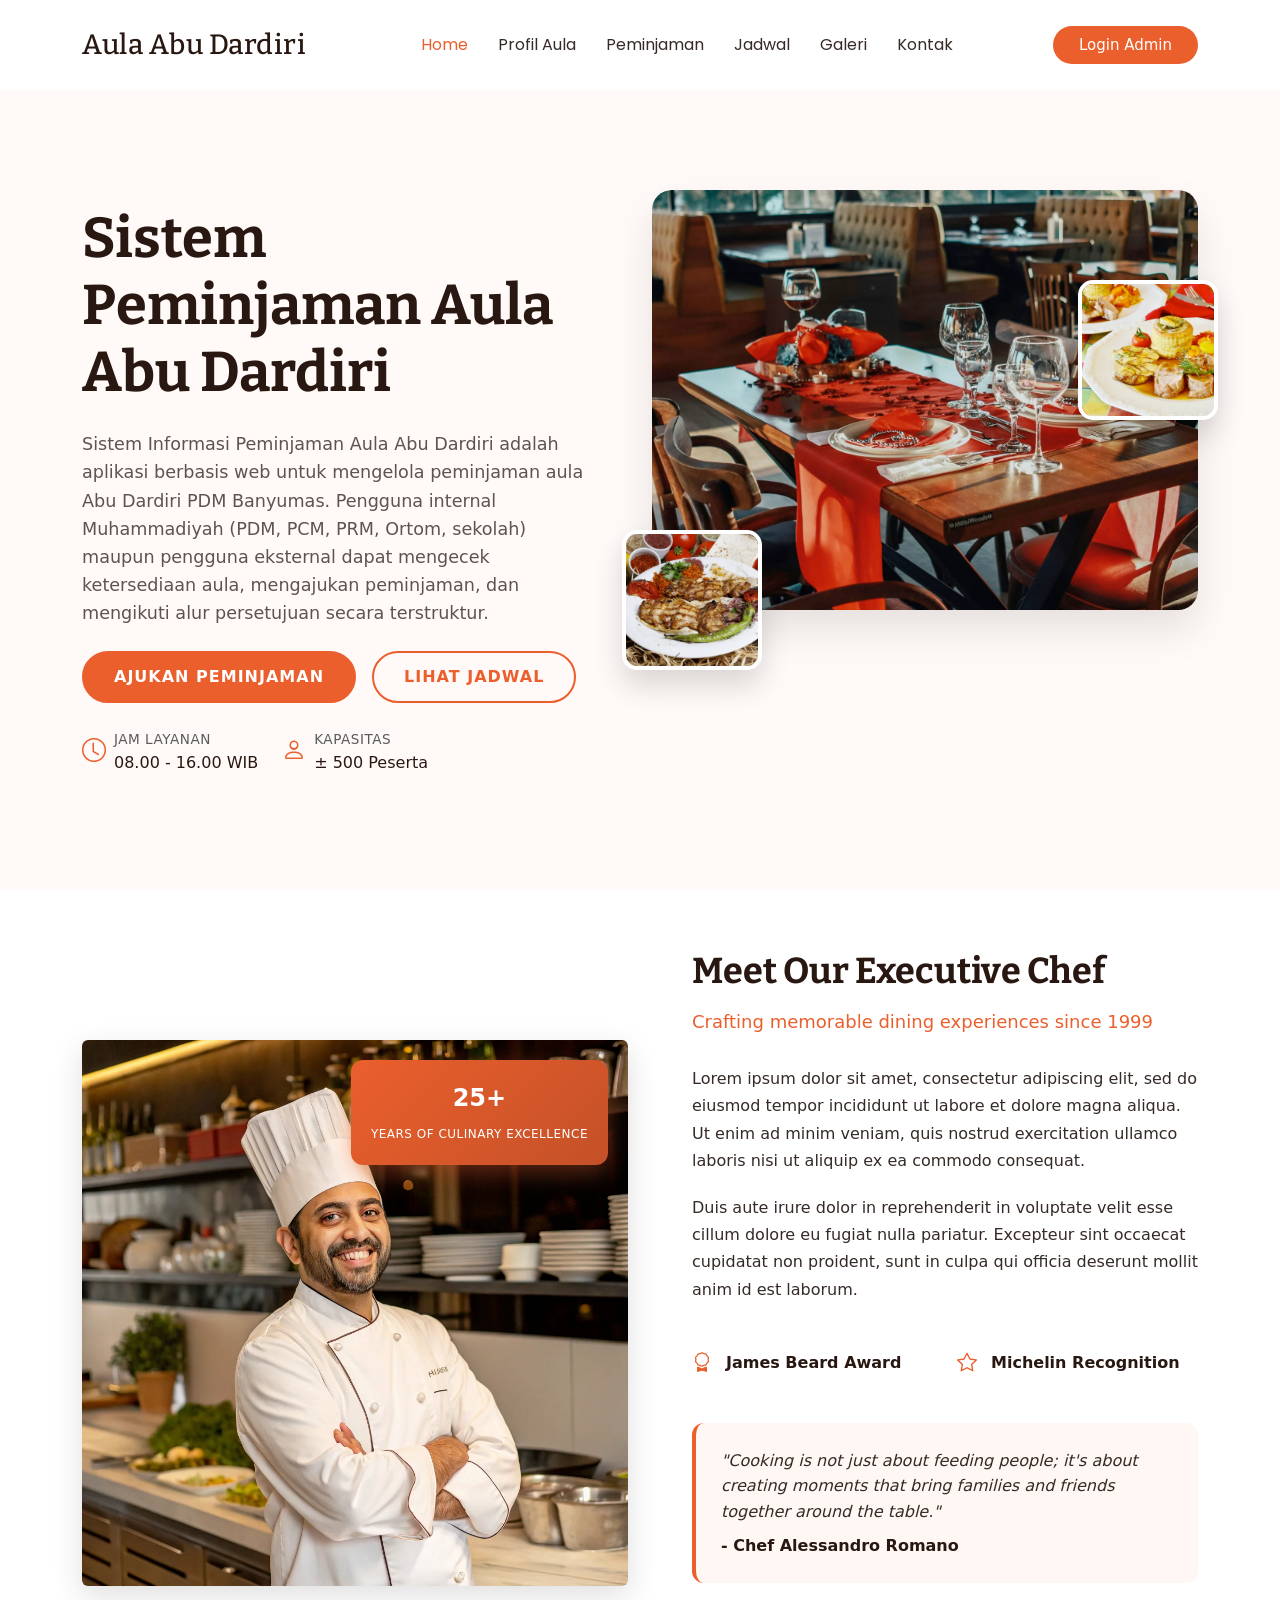
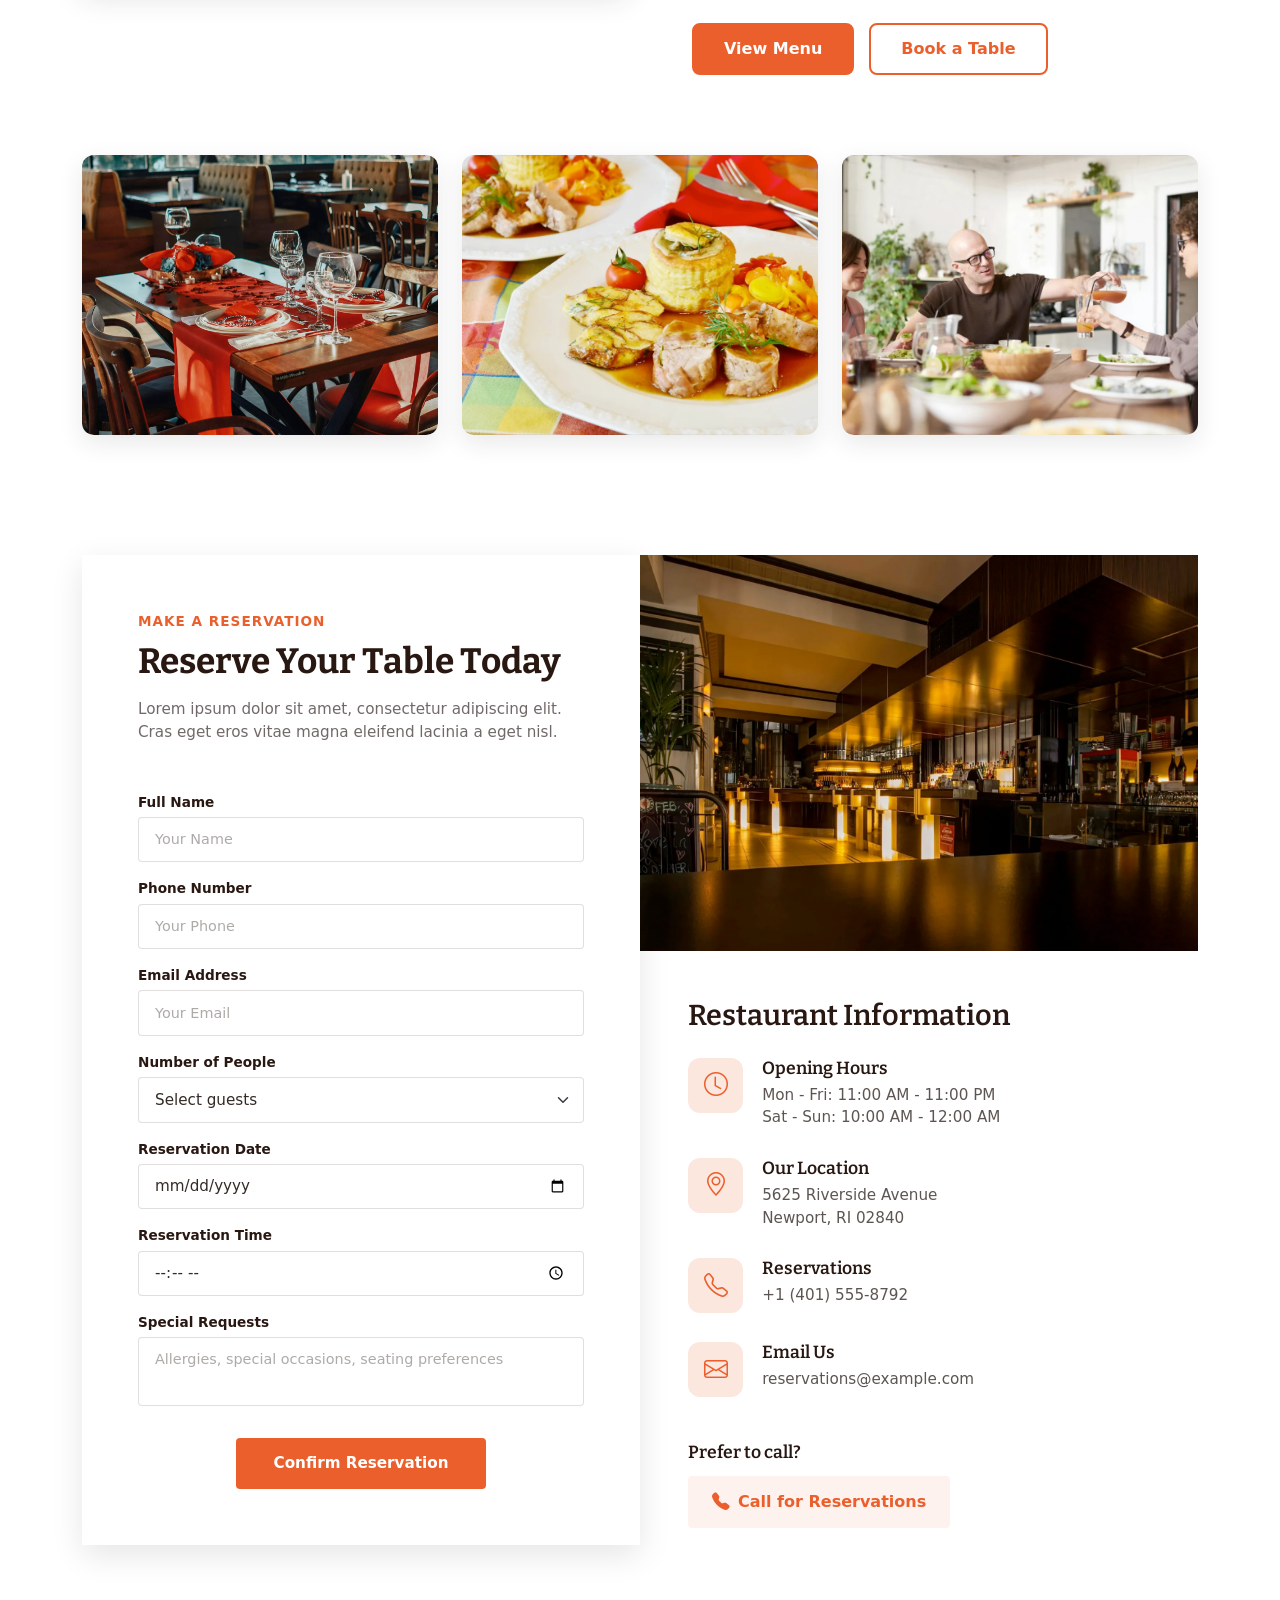
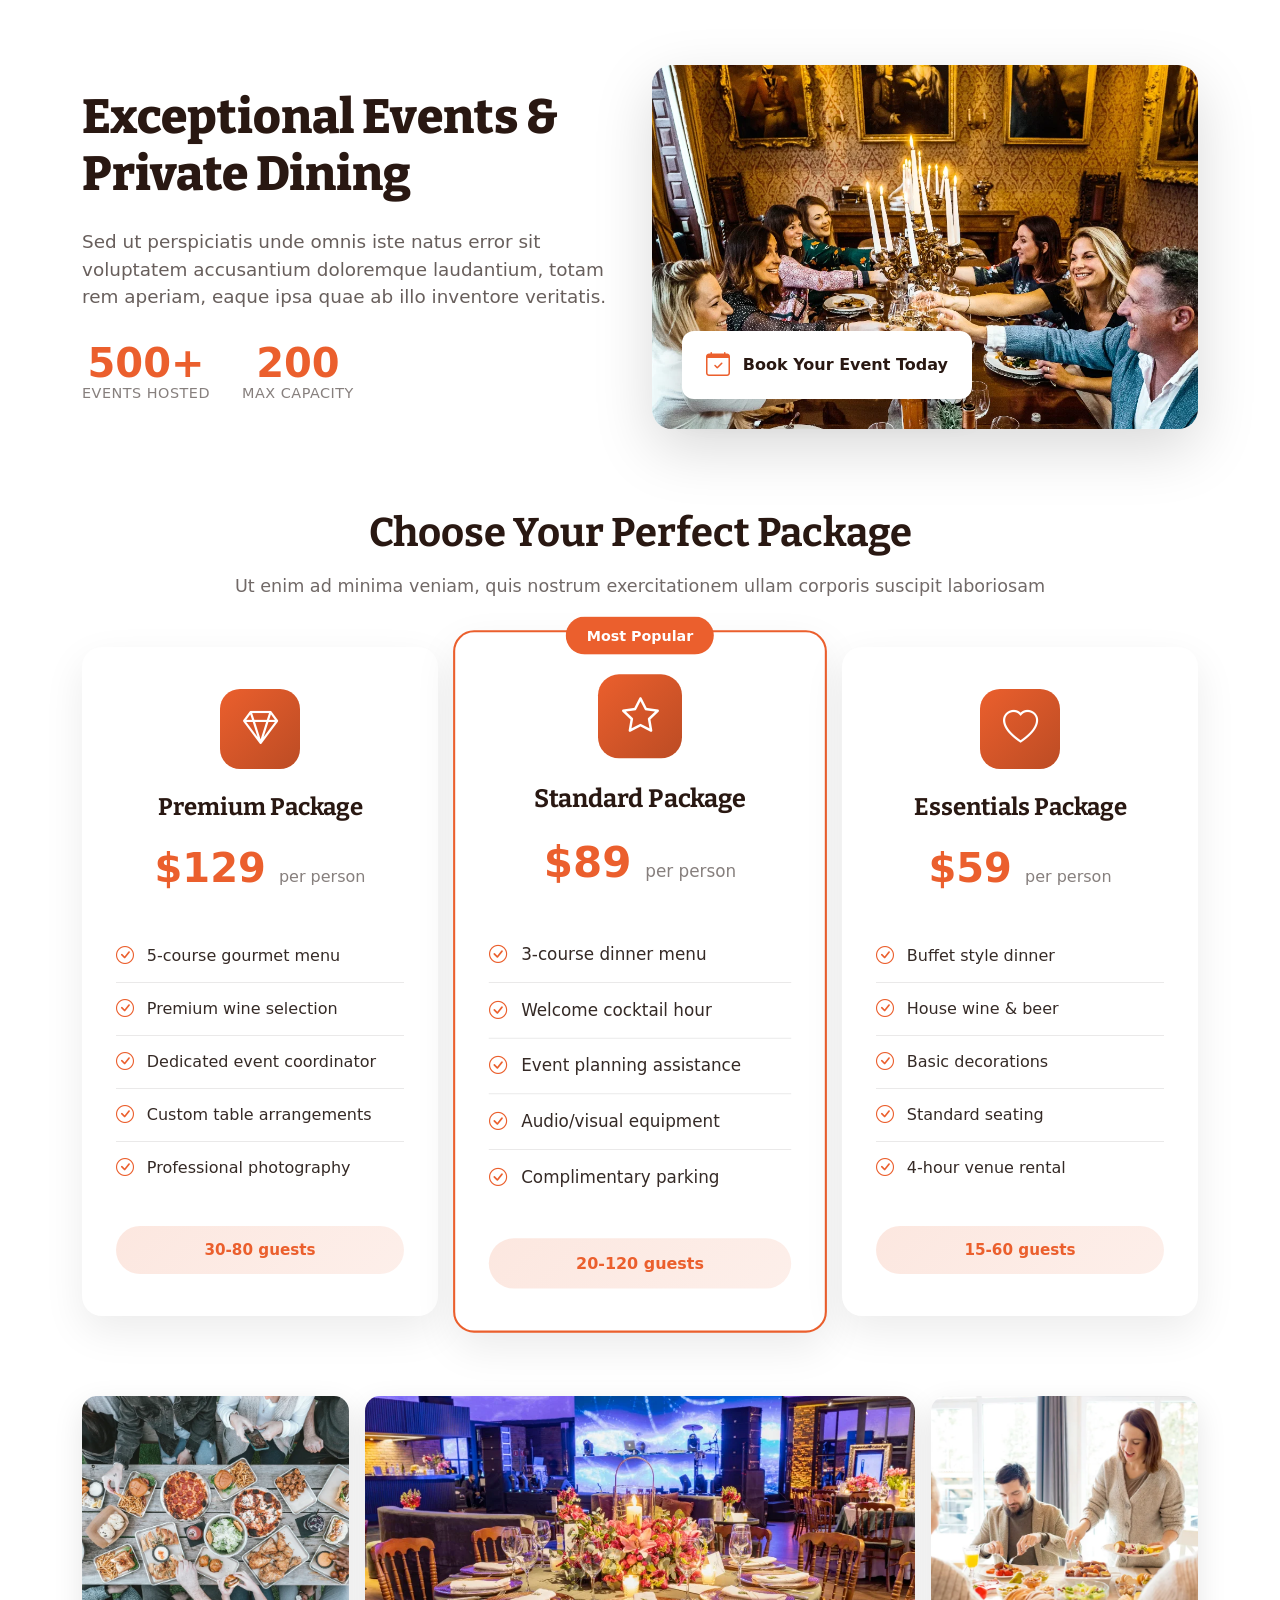
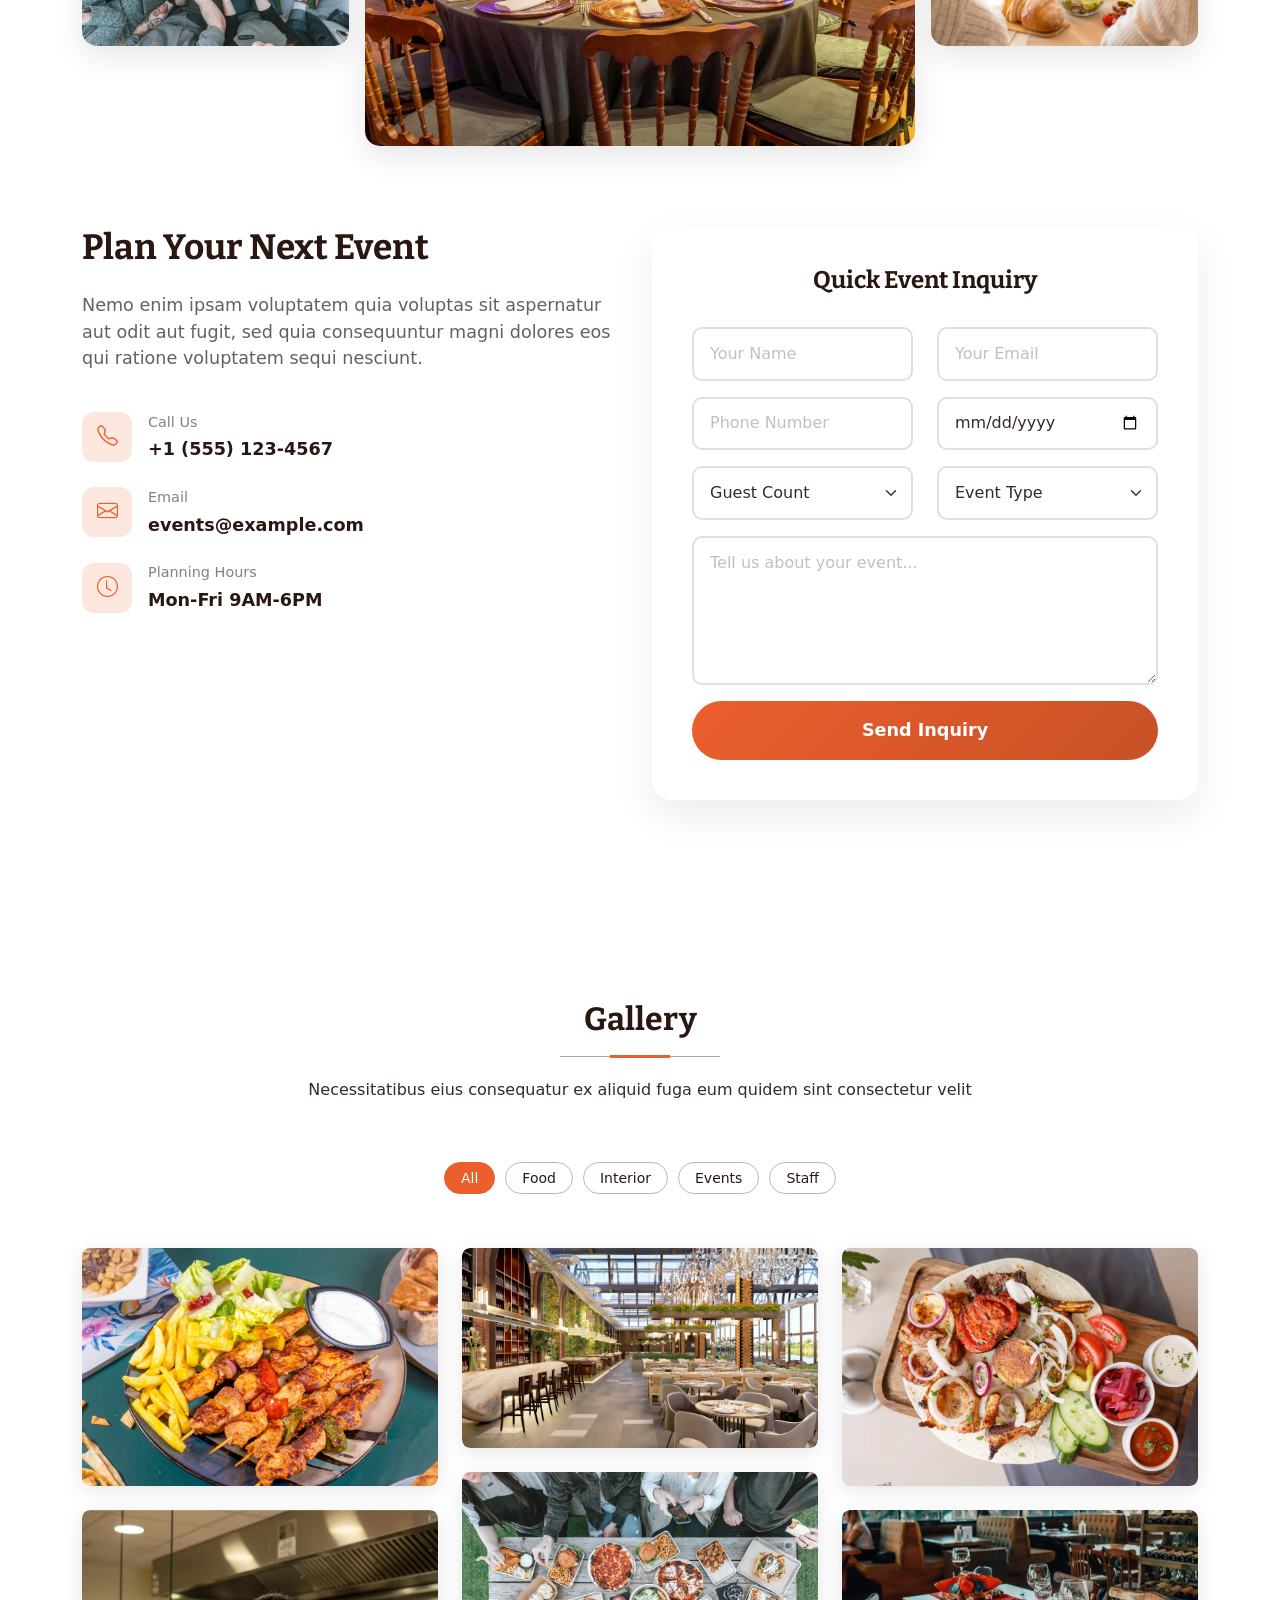
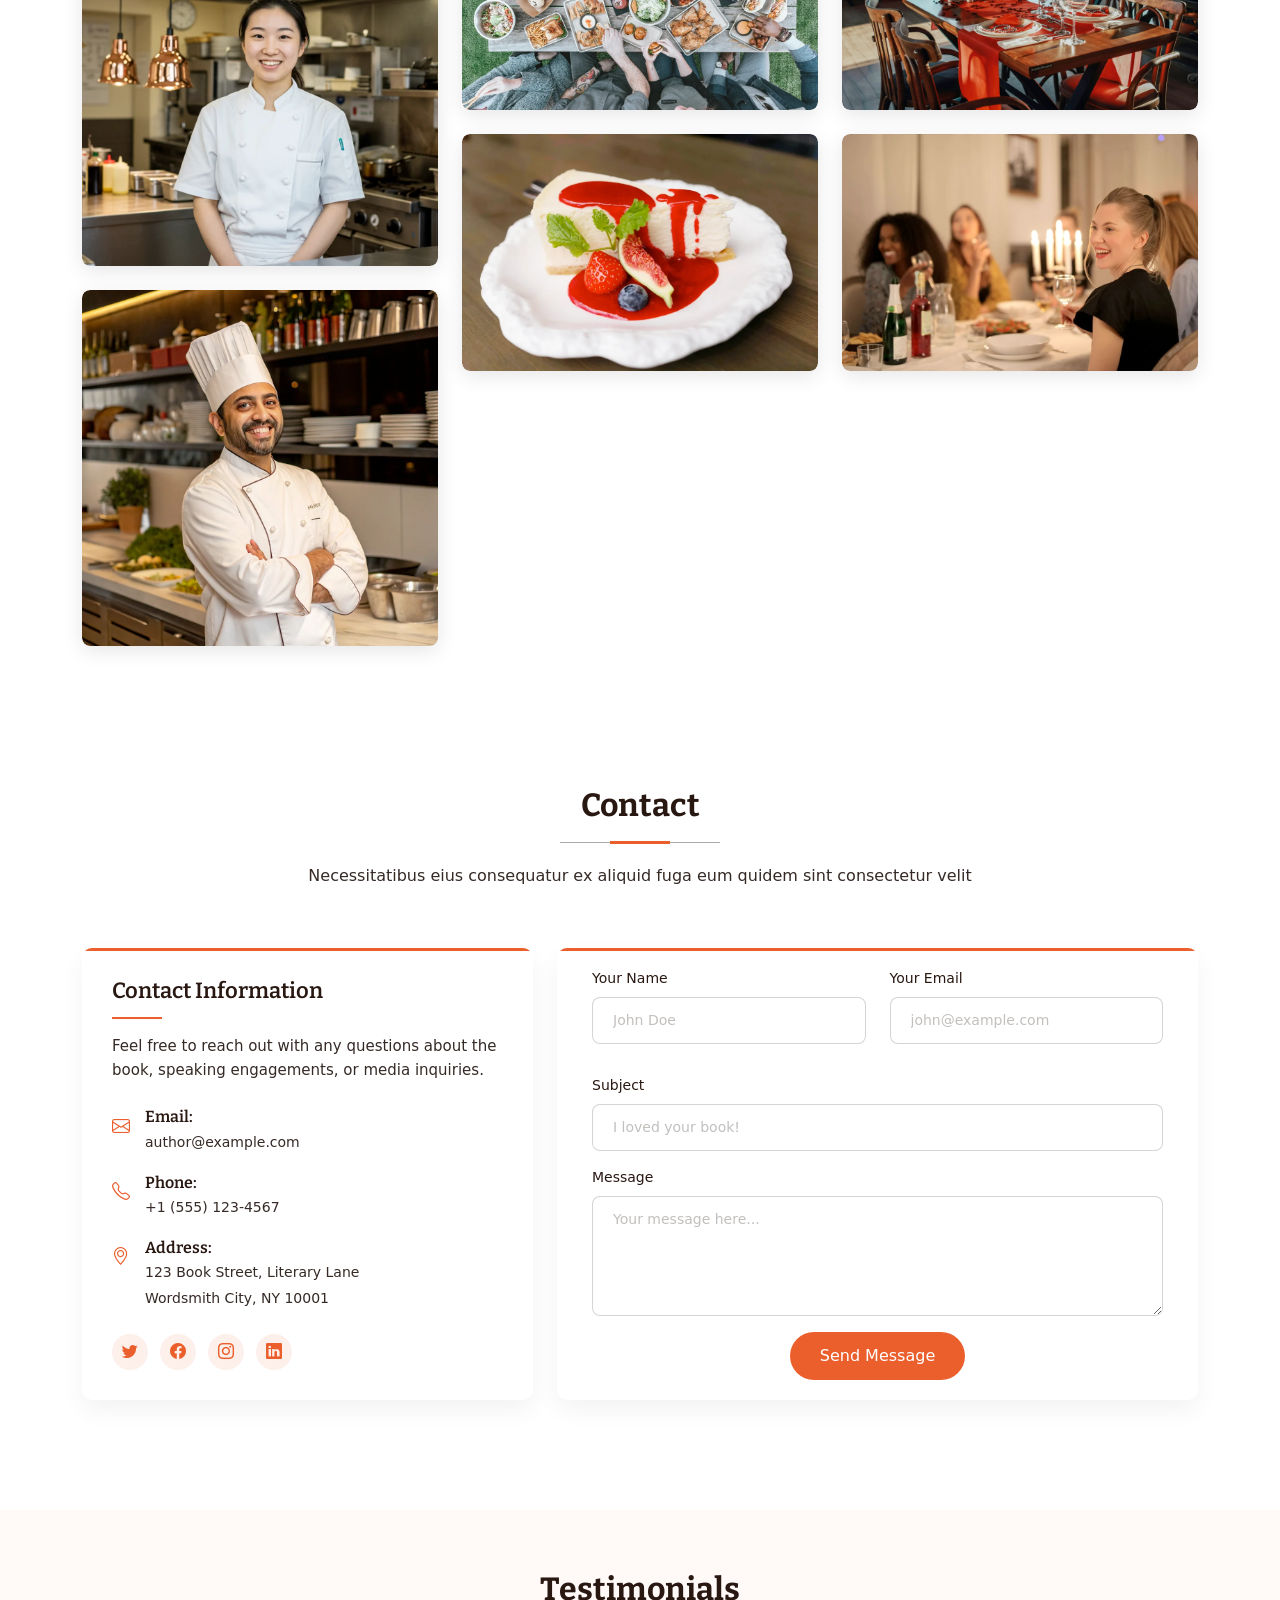
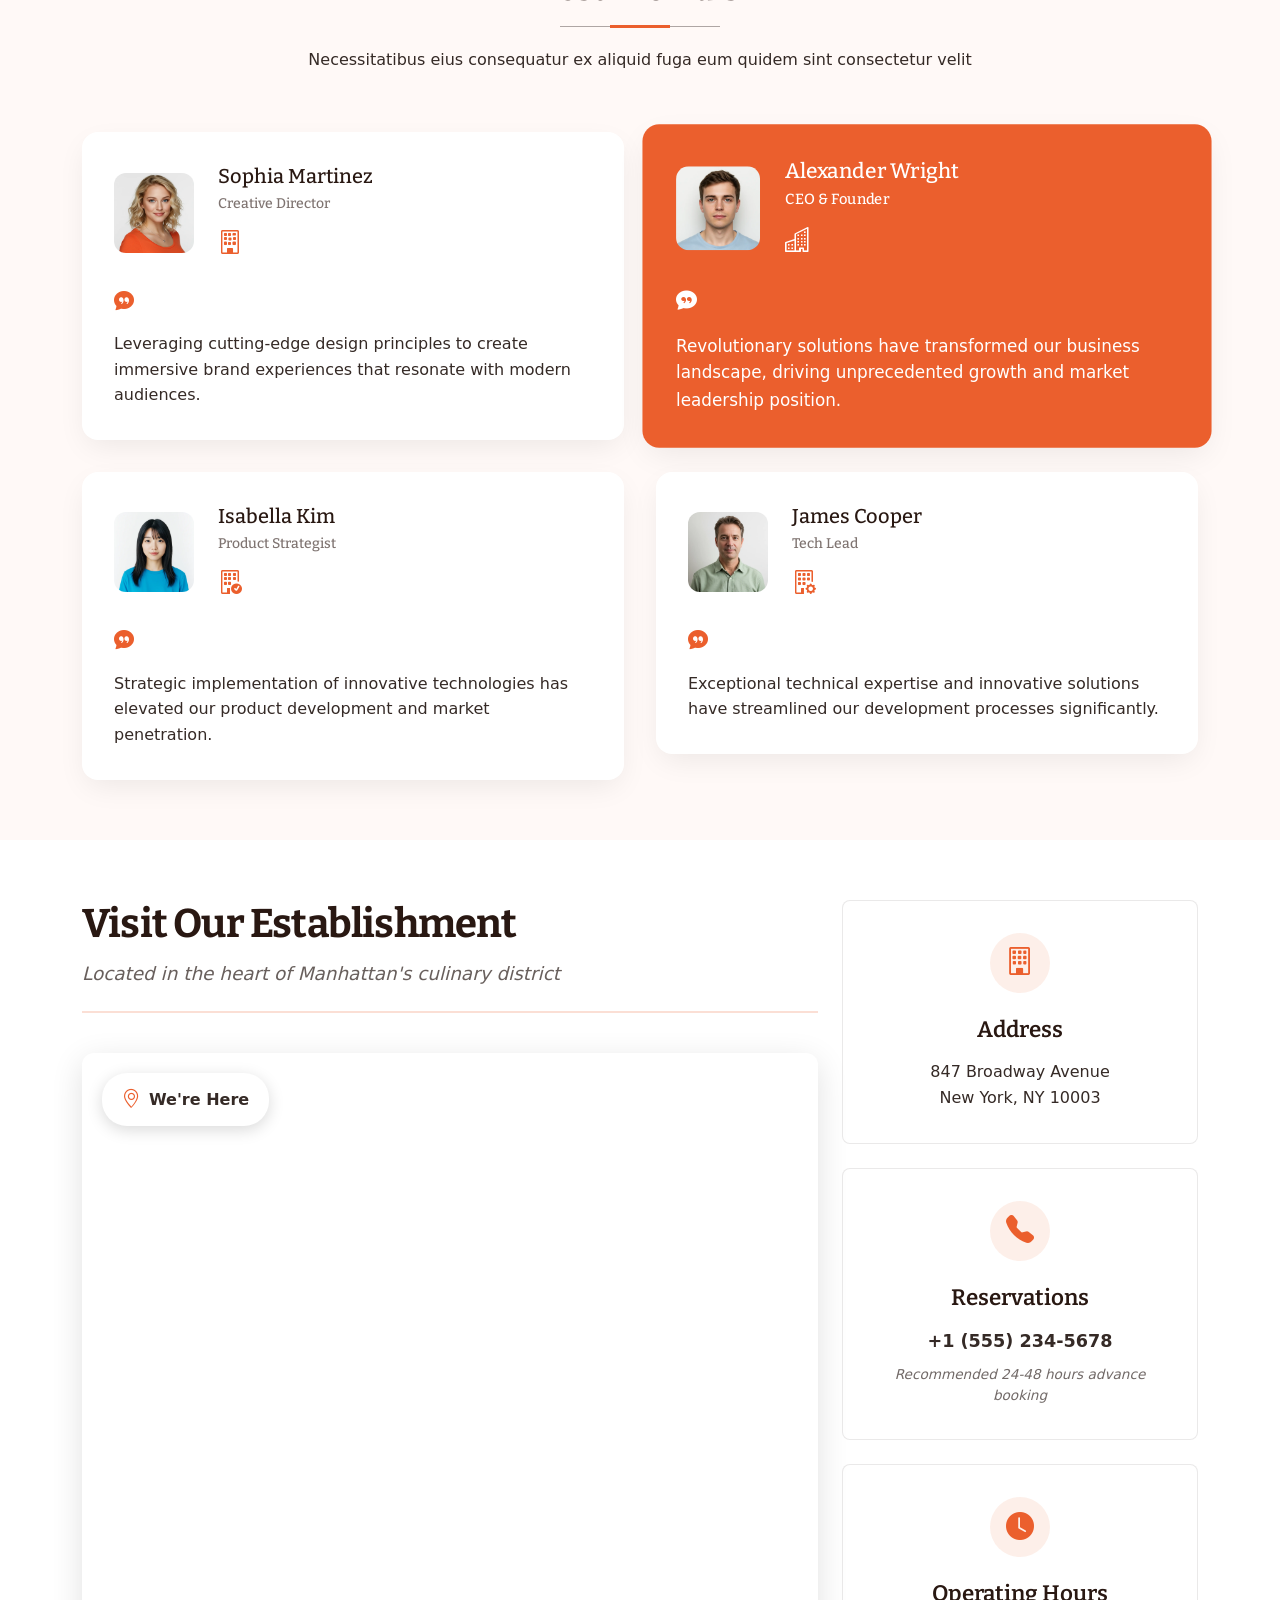
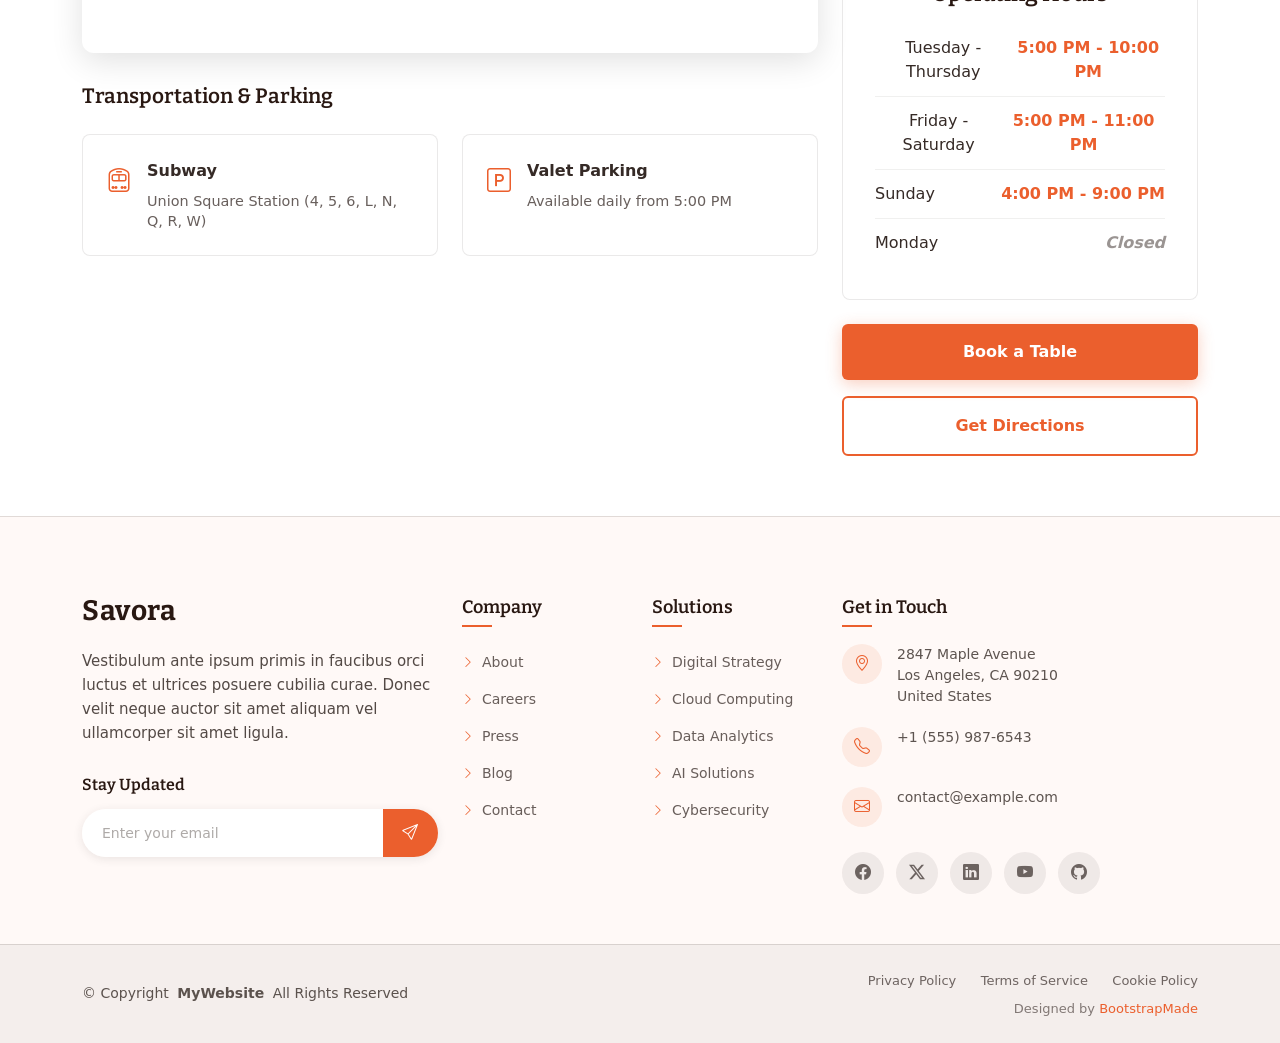
==== commit 03eb831c: "NavBar & Hero" ====
--- a/index.html
+++ b/index.html
@@ -36,40 +36,22 @@
       <a href="index.html" class="logo d-flex align-items-center me-auto me-xl-0">
         <!-- Uncomment the line below if you also wish to use an image logo -->
         <!-- <img src="assets/img/logo.webp" alt=""> -->
-        <h1 class="sitename">Savora</h1>
+        <h1 class="sitename">Aula Abu Dardiri</h1>
       </a>
 
       <nav id="navmenu" class="navmenu">
         <ul>
-          <li><a href="#hero" class="active">Home</a></li>
-          <li><a href="#about">About</a></li>
-          <li><a href="#menu">Menu</a></li>
-          <li><a href="#book-a-table">Book a Table</a></li>
-          <li><a href="#chefs">Chefs</a></li>
-          <li><a href="#events">Events</a></li>
-          <li class="dropdown"><a href="#"><span>Dropdown</span> <i class="bi bi-chevron-down toggle-dropdown"></i></a>
-            <ul>
-              <li><a href="#">Dropdown 1</a></li>
-              <li class="dropdown"><a href="#"><span>Deep Dropdown</span> <i class="bi bi-chevron-down toggle-dropdown"></i></a>
-                <ul>
-                  <li><a href="#">Deep Dropdown 1</a></li>
-                  <li><a href="#">Deep Dropdown 2</a></li>
-                  <li><a href="#">Deep Dropdown 3</a></li>
-                  <li><a href="#">Deep Dropdown 4</a></li>
-                  <li><a href="#">Deep Dropdown 5</a></li>
-                </ul>
-              </li>
-              <li><a href="#">Dropdown 2</a></li>
-              <li><a href="#">Dropdown 3</a></li>
-              <li><a href="#">Dropdown 4</a></li>
-            </ul>
-          </li>
-          <li><a href="#contact">Contact</a></li>
+          <li><a class="nav-link scrollto active" href="#hero">Home</a></li>
+          <li><a class="nav-link scrollto" href="#about">Profil Aula</a></li>
+          <li><a class="nav-link scrollto" href="#book-a-table">Peminjaman</a></li>
+          <li><a class="nav-link scrollto" href="#events">Jadwal</a></li>
+          <li><a class="nav-link scrollto" href="#gallery">Galeri</a></li>
+          <li><a class="nav-link scrollto" href="#contact">Kontak</a></li>
         </ul>
         <i class="mobile-nav-toggle d-xl-none bi bi-list"></i>
       </nav>
 
-      <a class="btn-getstarted d-none d-sm-block" href="#book-a-table">Book a Table</a>
+      <a class="btn-getstarted d-none d-sm-block" href="admin-login.html">Login Admin</a>
 
     </div>
   </header>
@@ -86,27 +68,29 @@
 
             <div class="col-lg-6" data-aos="fade-right" data-aos-delay="200">
               <div class="content">
-                <h1 class="hero-title mb-4">Savor Authentic Mediterranean Cuisine</h1>
-                <p class="hero-subtitle mb-4">Lorem ipsum dolor sit amet, consectetur adipiscing elit. Sed do eiusmod tempor incididunt ut labore et dolore magna aliqua. Experience the rich flavors of traditional Mediterranean cooking in an elegant atmosphere.</p>
+                <h1 class="hero-title mb-4">Sistem Peminjaman Aula Abu Dardiri</h1>
+                <p class="hero-subtitle mb-4">Sistem Informasi Peminjaman Aula Abu Dardiri adalah aplikasi berbasis web untuk mengelola peminjaman aula Abu Dardiri
+                PDM Banyumas. Pengguna internal Muhammadiyah (PDM, PCM, PRM, Ortom, sekolah) maupun pengguna eksternal dapat mengecek
+                ketersediaan aula, mengajukan peminjaman, dan mengikuti alur persetujuan secara terstruktur.</p>
 
                 <div class="hero-actions d-flex flex-wrap gap-3 mb-4">
-                  <a href="#book-a-table" class="btn btn-primary">Book a Table</a>
-                  <a href="#menu" class="btn btn-outline">View Menu</a>
+                  <a href="#book-a-table" class="btn btn-primary">Ajukan Peminjaman</a>
+                  <a href="#menu" class="btn btn-outline">Lihat Jadwal</a>
                 </div>
 
                 <div class="hero-info d-flex flex-wrap align-items-center gap-4">
                   <div class="info-item d-flex align-items-center">
                     <i class="bi bi-clock me-2"></i>
                     <div>
-                      <small class="text-muted">Open Daily</small>
-                      <div class="fw-medium">11:00 AM - 10:30 PM</div>
+                      <small class="text-muted">Jam Layanan</small>
+                      <div class="fw-medium">08.00 - 16.00 WIB</div>
                     </div>
                   </div>
                   <div class="info-item d-flex align-items-center">
-                    <i class="bi bi-geo-alt me-2"></i>
+                    <i class="bi bi-person me-2"></i>
                     <div>
-                      <small class="text-muted">Location</small>
-                      <div class="fw-medium">Downtown Culinary District</div>
+                      <small class="text-muted">Kapasitas</small>
+                      <div class="fw-medium">± 500 Peserta</div>
                     </div>
                   </div>
                 </div>
@@ -234,641 +218,6 @@
       </div>
 
     </section><!-- /About Section -->
-
-    <!-- Menu Section -->
-    <section id="menu" class="menu section">
-
-      <!-- Section Title -->
-      <div class="container section-title" data-aos="fade-up">
-        <h2>Menu</h2>
-        <p>Necessitatibus eius consequatur ex aliquid fuga eum quidem sint consectetur velit</p>
-      </div><!-- End Section Title -->
-
-      <div class="container" data-aos="fade-up" data-aos-delay="100">
-
-        <div class="row">
-          <div class="col-lg-12">
-            <div class="menu-filters">
-              <ul class="nav nav-pills justify-content-center" id="menuTabs" role="tablist">
-                <li class="nav-item" role="presentation">
-                  <button class="nav-link active" id="menu-starters-tab" data-bs-toggle="pill" data-bs-target="#menu-starters" type="button" role="tab">
-                    <i class="bi bi-egg-fried me-2"></i>Starters
-                  </button>
-                </li>
-                <li class="nav-item" role="presentation">
-                  <button class="nav-link" id="menu-mains-tab" data-bs-toggle="pill" data-bs-target="#menu-mains" type="button" role="tab">
-                    <i class="bi bi-cup-hot me-2"></i>Main Courses
-                  </button>
-                </li>
-                <li class="nav-item" role="presentation">
-                  <button class="nav-link" id="menu-desserts-tab" data-bs-toggle="pill" data-bs-target="#menu-desserts" type="button" role="tab">
-                    <i class="bi bi-cake2 me-2"></i>Desserts
-                  </button>
-                </li>
-                <li class="nav-item" role="presentation">
-                  <button class="nav-link" id="menu-drinks-tab" data-bs-toggle="pill" data-bs-target="#menu-drinks" type="button" role="tab">
-                    <i class="bi bi-cup me-2"></i>Beverages
-                  </button>
-                </li>
-              </ul>
-            </div>
-          </div>
-        </div>
-
-        <div class="tab-content" id="menuTabContent">
-          <!-- Starters Tab -->
-          <div class="tab-pane fade show active" id="menu-starters" role="tabpanel">
-            <div class="row gy-4" data-aos="fade-up" data-aos-delay="200">
-              <div class="col-lg-6">
-                <div class="menu-item">
-                  <div class="menu-item-image">
-                    <img src="assets/img/restaurant/starter-6.webp" class="img-fluid" alt="Starter">
-                    <div class="special-badge">Chef's Pick</div>
-                  </div>
-                  <div class="menu-item-content">
-                    <div class="menu-item-header">
-                      <h4>Crispy Calamari Rings</h4>
-                      <div class="dietary-tags">
-                        <span class="tag spicy"><i class="bi bi-fire"></i></span>
-                      </div>
-                    </div>
-                    <p>Lorem ipsum dolor sit amet consectetur adipiscing elit sed do eiusmod tempor incididunt ut labore</p>
-                    <div class="menu-item-footer">
-                      <span class="price">$18</span>
-                    </div>
-                  </div>
-                </div>
-              </div>
-
-              <div class="col-lg-6">
-                <div class="menu-item">
-                  <div class="menu-item-image">
-                    <img src="assets/img/restaurant/starter-3.webp" class="img-fluid" alt="Starter">
-                  </div>
-                  <div class="menu-item-content">
-                    <div class="menu-item-header">
-                      <h4>Truffle Arancini</h4>
-                      <div class="dietary-tags">
-                        <span class="tag vegetarian"><i class="bi bi-leaf"></i></span>
-                      </div>
-                    </div>
-                    <p>Ut enim ad minim veniam quis nostrud exercitation ullamco laboris nisi ut aliquip ex ea commodo</p>
-                    <div class="menu-item-footer">
-                      <span class="price">$16</span>
-                    </div>
-                  </div>
-                </div>
-              </div>
-
-              <div class="col-lg-6">
-                <div class="menu-item">
-                  <div class="menu-item-image">
-                    <img src="assets/img/restaurant/starter-5.webp" class="img-fluid" alt="Starter">
-                  </div>
-                  <div class="menu-item-content">
-                    <div class="menu-item-header">
-                      <h4>Salmon Ceviche</h4>
-                      <div class="dietary-tags">
-                        <span class="tag gluten-free"><i class="bi bi-check-circle"></i></span>
-                      </div>
-                    </div>
-                    <p>Duis aute irure dolor in reprehenderit in voluptate velit esse cillum dolore eu fugiat nulla</p>
-                    <div class="menu-item-footer">
-                      <span class="price">$22</span>
-                    </div>
-                  </div>
-                </div>
-              </div>
-
-              <div class="col-lg-6">
-                <div class="menu-item">
-                  <div class="menu-item-image">
-                    <img src="assets/img/restaurant/starter-7.webp" class="img-fluid" alt="Starter">
-                  </div>
-                  <div class="menu-item-content">
-                    <div class="menu-item-header">
-                      <h4>Beef Tartare</h4>
-                      <div class="dietary-tags">
-                        <span class="tag premium"><i class="bi bi-star-fill"></i></span>
-                      </div>
-                    </div>
-                    <p>Excepteur sint occaecat cupidatat non proident sunt in culpa qui officia deserunt mollit anim</p>
-                    <div class="menu-item-footer">
-                      <span class="price">$28</span>
-                    </div>
-                  </div>
-                </div>
-              </div>
-            </div>
-          </div>
-
-          <!-- Main Courses Tab -->
-          <div class="tab-pane fade" id="menu-mains" role="tabpanel">
-            <div class="row gy-4" data-aos="fade-up" data-aos-delay="200">
-              <div class="col-lg-6">
-                <div class="menu-item">
-                  <div class="menu-item-image">
-                    <img src="assets/img/restaurant/main-2.webp" class="img-fluid" alt="Main Course">
-                    <div class="special-badge">Signature</div>
-                  </div>
-                  <div class="menu-item-content">
-                    <div class="menu-item-header">
-                      <h4>Grilled Ribeye Steak</h4>
-                      <div class="dietary-tags">
-                        <span class="tag premium"><i class="bi bi-star-fill"></i></span>
-                      </div>
-                    </div>
-                    <p>Sed ut perspiciatis unde omnis iste natus error sit voluptatem accusantium doloremque laudantium</p>
-                    <div class="menu-item-footer">
-                      <span class="price">$45</span>
-                    </div>
-                  </div>
-                </div>
-              </div>
-
-              <div class="col-lg-6">
-                <div class="menu-item">
-                  <div class="menu-item-image">
-                    <img src="assets/img/restaurant/main-4.webp" class="img-fluid" alt="Main Course">
-                  </div>
-                  <div class="menu-item-content">
-                    <div class="menu-item-header">
-                      <h4>Pan-Seared Salmon</h4>
-                      <div class="dietary-tags">
-                        <span class="tag gluten-free"><i class="bi bi-check-circle"></i></span>
-                      </div>
-                    </div>
-                    <p>Totam rem aperiam eaque ipsa quae ab illo inventore veritatis et quasi architecto beatae vitae</p>
-                    <div class="menu-item-footer">
-                      <span class="price">$38</span>
-                    </div>
-                  </div>
-                </div>
-              </div>
-
-              <div class="col-lg-6">
-                <div class="menu-item">
-                  <div class="menu-item-image">
-                    <img src="assets/img/restaurant/main-6.webp" class="img-fluid" alt="Main Course">
-                  </div>
-                  <div class="menu-item-content">
-                    <div class="menu-item-header">
-                      <h4>Lobster Ravioli</h4>
-                      <div class="dietary-tags">
-                        <span class="tag premium"><i class="bi bi-star-fill"></i></span>
-                      </div>
-                    </div>
-                    <p>Nemo enim ipsam voluptatem quia voluptas sit aspernatur aut odit aut fugit sed quia consequuntur</p>
-                    <div class="menu-item-footer">
-                      <span class="price">$42</span>
-                    </div>
-                  </div>
-                </div>
-              </div>
-
-              <div class="col-lg-6">
-                <div class="menu-item">
-                  <div class="menu-item-image">
-                    <img src="assets/img/restaurant/main-8.webp" class="img-fluid" alt="Main Course">
-                  </div>
-                  <div class="menu-item-content">
-                    <div class="menu-item-header">
-                      <h4>Mushroom Risotto</h4>
-                      <div class="dietary-tags">
-                        <span class="tag vegetarian"><i class="bi bi-leaf"></i></span>
-                      </div>
-                    </div>
-                    <p>Magni dolores eos qui ratione voluptatem sequi nesciunt neque porro quisquam est qui dolorem</p>
-                    <div class="menu-item-footer">
-                      <span class="price">$32</span>
-                    </div>
-                  </div>
-                </div>
-              </div>
-            </div>
-          </div>
-
-          <!-- Desserts Tab -->
-          <div class="tab-pane fade" id="menu-desserts" role="tabpanel">
-            <div class="row gy-4" data-aos="fade-up" data-aos-delay="200">
-              <div class="col-lg-6">
-                <div class="menu-item">
-                  <div class="menu-item-image">
-                    <img src="assets/img/restaurant/dessert-2.webp" class="img-fluid" alt="Dessert">
-                    <div class="special-badge">Popular</div>
-                  </div>
-                  <div class="menu-item-content">
-                    <div class="menu-item-header">
-                      <h4>Chocolate Lava Cake</h4>
-                      <div class="dietary-tags">
-                        <span class="tag vegetarian"><i class="bi bi-leaf"></i></span>
-                      </div>
-                    </div>
-                    <p>Ipsum quia dolor sit amet consectetur adipiscing elit sed do eiusmod tempor incididunt</p>
-                    <div class="menu-item-footer">
-                      <span class="price">$14</span>
-                    </div>
-                  </div>
-                </div>
-              </div>
-
-              <div class="col-lg-6">
-                <div class="menu-item">
-                  <div class="menu-item-image">
-                    <img src="assets/img/restaurant/dessert-5.webp" class="img-fluid" alt="Dessert">
-                  </div>
-                  <div class="menu-item-content">
-                    <div class="menu-item-header">
-                      <h4>Crème Brûlée</h4>
-                      <div class="dietary-tags">
-                        <span class="tag gluten-free"><i class="bi bi-check-circle"></i></span>
-                      </div>
-                    </div>
-                    <p>Ut labore et dolore magna aliqua ut enim ad minim veniam quis nostrud exercitation ullamco</p>
-                    <div class="menu-item-footer">
-                      <span class="price">$12</span>
-                    </div>
-                  </div>
-                </div>
-              </div>
-
-              <div class="col-lg-6">
-                <div class="menu-item">
-                  <div class="menu-item-image">
-                    <img src="assets/img/restaurant/dessert-7.webp" class="img-fluid" alt="Dessert">
-                  </div>
-                  <div class="menu-item-content">
-                    <div class="menu-item-header">
-                      <h4>Tiramisu</h4>
-                      <div class="dietary-tags">
-                        <span class="tag vegetarian"><i class="bi bi-leaf"></i></span>
-                      </div>
-                    </div>
-                    <p>Laboris nisi ut aliquip ex ea commodo consequat duis aute irure dolor in reprehenderit</p>
-                    <div class="menu-item-footer">
-                      <span class="price">$13</span>
-                    </div>
-                  </div>
-                </div>
-              </div>
-
-              <div class="col-lg-6">
-                <div class="menu-item">
-                  <div class="menu-item-image">
-                    <img src="assets/img/restaurant/dessert-9.webp" class="img-fluid" alt="Dessert">
-                  </div>
-                  <div class="menu-item-content">
-                    <div class="menu-item-header">
-                      <h4>Seasonal Fruit Tart</h4>
-                      <div class="dietary-tags">
-                        <span class="tag vegan"><i class="bi bi-flower1"></i></span>
-                      </div>
-                    </div>
-                    <p>In voluptate velit esse cillum dolore eu fugiat nulla pariatur excepteur sint occaecat</p>
-                    <div class="menu-item-footer">
-                      <span class="price">$11</span>
-                    </div>
-                  </div>
-                </div>
-              </div>
-            </div>
-          </div>
-
-          <!-- Beverages Tab -->
-          <div class="tab-pane fade" id="menu-drinks" role="tabpanel">
-            <div class="row gy-4" data-aos="fade-up" data-aos-delay="200">
-              <div class="col-lg-6">
-                <div class="menu-item">
-                  <div class="menu-item-image">
-                    <img src="assets/img/restaurant/drink-3.webp" class="img-fluid" alt="Beverage">
-                    <div class="special-badge">House Special</div>
-                  </div>
-                  <div class="menu-item-content">
-                    <div class="menu-item-header">
-                      <h4>Signature Cocktail</h4>
-                      <div class="dietary-tags">
-                        <span class="tag spicy"><i class="bi bi-fire"></i></span>
-                      </div>
-                    </div>
-                    <p>Cupidatat non proident sunt in culpa qui officia deserunt mollit anim id est laborum</p>
-                    <div class="menu-item-footer">
-                      <span class="price">$16</span>
-                    </div>
-                  </div>
-                </div>
-              </div>
-
-              <div class="col-lg-6">
-                <div class="menu-item">
-                  <div class="menu-item-image">
-                    <img src="assets/img/restaurant/drink-6.webp" class="img-fluid" alt="Beverage">
-                  </div>
-                  <div class="menu-item-content">
-                    <div class="menu-item-header">
-                      <h4>Fresh Fruit Smoothie</h4>
-                      <div class="dietary-tags">
-                        <span class="tag vegan"><i class="bi bi-flower1"></i></span>
-                      </div>
-                    </div>
-                    <p>Sed ut perspiciatis unde omnis iste natus error sit voluptatem accusantium doloremque</p>
-                    <div class="menu-item-footer">
-                      <span class="price">$8</span>
-                    </div>
-                  </div>
-                </div>
-              </div>
-
-              <div class="col-lg-6">
-                <div class="menu-item">
-                  <div class="menu-item-image">
-                    <img src="assets/img/restaurant/drink-8.webp" class="img-fluid" alt="Beverage">
-                  </div>
-                  <div class="menu-item-content">
-                    <div class="menu-item-header">
-                      <h4>Premium Wine Selection</h4>
-                      <div class="dietary-tags">
-                        <span class="tag premium"><i class="bi bi-star-fill"></i></span>
-                      </div>
-                    </div>
-                    <p>Laudantium totam rem aperiam eaque ipsa quae ab illo inventore veritatis et quasi</p>
-                    <div class="menu-item-footer">
-                      <span class="price">$35</span>
-                    </div>
-                  </div>
-                </div>
-              </div>
-
-              <div class="col-lg-6">
-                <div class="menu-item">
-                  <div class="menu-item-image">
-                    <img src="assets/img/restaurant/drink-10.webp" class="img-fluid" alt="Beverage">
-                  </div>
-                  <div class="menu-item-content">
-                    <div class="menu-item-header">
-                      <h4>Artisan Coffee</h4>
-                      <div class="dietary-tags">
-                        <span class="tag vegan"><i class="bi bi-flower1"></i></span>
-                      </div>
-                    </div>
-                    <p>Architecto beatae vitae dicta sunt explicabo nemo enim ipsam voluptatem quia voluptas</p>
-                    <div class="menu-item-footer">
-                      <span class="price">$6</span>
-                    </div>
-                  </div>
-                </div>
-              </div>
-            </div>
-          </div>
-        </div>
-
-        <div class="row mt-5">
-          <div class="col-12 text-center" data-aos="fade-up" data-aos-delay="300">
-            <a href="#" class="btn btn-download">
-              <i class="bi bi-download me-2"></i>Download Full Menu (PDF)
-            </a>
-          </div>
-        </div>
-
-      </div>
-
-    </section><!-- /Menu Section -->
-
-    <!-- Testimonials Section -->
-    <section id="testimonials" class="testimonials section light-background">
-
-      <!-- Section Title -->
-      <div class="container section-title" data-aos="fade-up">
-        <h2>Testimonials</h2>
-        <p>Necessitatibus eius consequatur ex aliquid fuga eum quidem sint consectetur velit</p>
-      </div><!-- End Section Title -->
-
-      <div class="container">
-
-        <div class="testimonial-grid">
-
-          <div class="testimonial-item" data-aos="zoom-in" data-aos-delay="100">
-            <div class="testimonial-card">
-              <div class="testimonial-header">
-                <div class="testimonial-image">
-                  <img src="assets/img/person/person-f-5.webp" class="img-fluid" alt="Testimonial 1">
-                </div>
-                <div class="testimonial-meta">
-                  <h3>Sophia Martinez</h3>
-                  <h4>Creative Director</h4>
-                  <div class="company-logo">
-                    <i class="bi bi-building"></i>
-                  </div>
-                </div>
-              </div>
-              <div class="testimonial-body">
-                <i class="bi bi-chat-quote-fill quote-icon"></i>
-                <p>Leveraging cutting-edge design principles to create immersive brand experiences that resonate with modern audiences.</p>
-              </div>
-            </div>
-          </div>
-
-          <div class="testimonial-item featured" data-aos="zoom-in" data-aos-delay="200">
-            <div class="testimonial-card">
-              <div class="testimonial-header">
-                <div class="testimonial-image">
-                  <img src="assets/img/person/person-m-5.webp" class="img-fluid" alt="Testimonial 2">
-                </div>
-                <div class="testimonial-meta">
-                  <h3>Alexander Wright</h3>
-                  <h4>CEO &amp; Founder</h4>
-                  <div class="company-logo">
-                    <i class="bi bi-buildings"></i>
-                  </div>
-                </div>
-              </div>
-              <div class="testimonial-body">
-                <i class="bi bi-chat-quote-fill quote-icon"></i>
-                <p>Revolutionary solutions have transformed our business landscape, driving unprecedented growth and market leadership position.</p>
-              </div>
-            </div>
-          </div>
-
-          <div class="testimonial-item" data-aos="zoom-in" data-aos-delay="300">
-            <div class="testimonial-card">
-              <div class="testimonial-header">
-                <div class="testimonial-image">
-                  <img src="assets/img/person/person-f-6.webp" class="img-fluid" alt="Testimonial 3">
-                </div>
-                <div class="testimonial-meta">
-                  <h3>Isabella Kim</h3>
-                  <h4>Product Strategist</h4>
-                  <div class="company-logo">
-                    <i class="bi bi-building-check"></i>
-                  </div>
-                </div>
-              </div>
-              <div class="testimonial-body">
-                <i class="bi bi-chat-quote-fill quote-icon"></i>
-                <p>Strategic implementation of innovative technologies has elevated our product development and market penetration.</p>
-              </div>
-            </div>
-          </div>
-
-          <div class="testimonial-item" data-aos="zoom-in" data-aos-delay="400">
-            <div class="testimonial-card">
-              <div class="testimonial-header">
-                <div class="testimonial-image">
-                  <img src="assets/img/person/person-m-6.webp" class="img-fluid" alt="Testimonial 4">
-                </div>
-                <div class="testimonial-meta">
-                  <h3>James Cooper</h3>
-                  <h4>Tech Lead</h4>
-                  <div class="company-logo">
-                    <i class="bi bi-building-gear"></i>
-                  </div>
-                </div>
-              </div>
-              <div class="testimonial-body">
-                <i class="bi bi-chat-quote-fill quote-icon"></i>
-                <p>Exceptional technical expertise and innovative solutions have streamlined our development processes significantly.</p>
-              </div>
-            </div>
-          </div>
-
-        </div>
-
-      </div>
-
-    </section><!-- /Testimonials Section -->
-
-    <!-- Chefs Section -->
-    <section id="chefs" class="chefs section">
-
-      <!-- Section Title -->
-      <div class="container section-title" data-aos="fade-up">
-        <h2>Chefs</h2>
-        <p>Necessitatibus eius consequatur ex aliquid fuga eum quidem sint consectetur velit</p>
-      </div><!-- End Section Title -->
-
-      <div class="container" data-aos="fade-up" data-aos-delay="100">
-
-        <div class="main-chef-section" data-aos="fade-up" data-aos-delay="200">
-          <div class="row align-items-center">
-            <div class="col-lg-6">
-              <div class="chef-content">
-                <div class="chef-badge">
-                  <i class="bi bi-award"></i>
-                  <span>Executive Chef</span>
-                </div>
-                <h2>Eliot Johnson</h2>
-                <div class="experience-years">
-                  <span class="number">15+</span>
-                  <span class="text">Years of Excellence</span>
-                </div>
-                <p>Vestibulum ante ipsum primis in faucibus orci luctus et ultrices posuere cubilia curae. Mauris viverra veniam sit amet lacus cursus, vel blandit libero tempus. Nulla facilisi morbi tempus iaculis urna id volutpat lacus laoreet non curabitur gravida.</p>
-                <div class="achievements">
-                  <div class="achievement-item">
-                    <i class="bi bi-trophy-fill"></i>
-                    <span>Culinary Excellence Award 2023</span>
-                  </div>
-                  <div class="achievement-item">
-                    <i class="bi bi-star-fill"></i>
-                    <span>Michelin Featured Restaurant</span>
-                  </div>
-                </div>
-              </div>
-            </div>
-            <div class="col-lg-6">
-              <div class="chef-image-container" data-aos="zoom-in" data-aos-delay="300">
-                <div class="image-frame">
-                  <img src="assets/img/restaurant/chef-8.webp" class="img-fluid" alt="Executive Chef">
-                  <div class="signature-overlay">
-                    <img src="assets/img/misc/signature-1.webp" alt="Chef Signature">
-                  </div>
-                </div>
-              </div>
-            </div>
-          </div>
-        </div>
-
-        <div class="team-grid" data-aos="fade-up" data-aos-delay="400">
-          <div class="row g-4">
-            <div class="col-lg-3 col-md-6">
-              <div class="team-member" data-aos="flip-left" data-aos-delay="100">
-                <div class="member-photo">
-                  <img src="assets/img/restaurant/chef-5.webp" class="img-fluid" alt="Team Member">
-                  <div class="overlay">
-                    <div class="social-icons">
-                      <a href="#"><i class="bi bi-instagram"></i></a>
-                      <a href="#"><i class="bi bi-linkedin"></i></a>
-                    </div>
-                  </div>
-                </div>
-                <div class="member-info">
-                  <h4>Elena Vasquez</h4>
-                  <span class="position">Head Pastry Chef</span>
-                  <p>Sed do eiusmod tempor incididunt ut labore et dolore magna aliqua consectetur adipiscing elit.</p>
-                </div>
-              </div>
-            </div>
-
-            <div class="col-lg-3 col-md-6">
-              <div class="team-member" data-aos="flip-left" data-aos-delay="150">
-                <div class="member-photo">
-                  <img src="assets/img/restaurant/chef-9.webp" class="img-fluid" alt="Team Member">
-                  <div class="overlay">
-                    <div class="social-icons">
-                      <a href="#"><i class="bi bi-instagram"></i></a>
-                      <a href="#"><i class="bi bi-linkedin"></i></a>
-                    </div>
-                  </div>
-                </div>
-                <div class="member-info">
-                  <h4>David Thompson</h4>
-                  <span class="position">Sous Chef</span>
-                  <p>Ut enim ad minim veniam quis nostrud exercitation ullamco laboris nisi ut aliquip ex ea commodo.</p>
-                </div>
-              </div>
-            </div>
-
-            <div class="col-lg-3 col-md-6">
-              <div class="team-member" data-aos="flip-left" data-aos-delay="200">
-                <div class="member-photo">
-                  <img src="assets/img/restaurant/chef-2.webp" class="img-fluid" alt="Team Member">
-                  <div class="overlay">
-                    <div class="social-icons">
-                      <a href="#"><i class="bi bi-instagram"></i></a>
-                      <a href="#"><i class="bi bi-linkedin"></i></a>
-                    </div>
-                  </div>
-                </div>
-                <div class="member-info">
-                  <h4>Maria Santos</h4>
-                  <span class="position">Kitchen Manager</span>
-                  <p>Duis aute irure dolor in reprehenderit in voluptate velit esse cillum dolore eu fugiat nulla.</p>
-                </div>
-              </div>
-            </div>
-
-            <div class="col-lg-3 col-md-6">
-              <div class="team-member" data-aos="flip-left" data-aos-delay="250">
-                <div class="member-photo">
-                  <img src="assets/img/restaurant/chef-4.webp" class="img-fluid" alt="Team Member">
-                  <div class="overlay">
-                    <div class="social-icons">
-                      <a href="#"><i class="bi bi-instagram"></i></a>
-                      <a href="#"><i class="bi bi-linkedin"></i></a>
-                    </div>
-                  </div>
-                </div>
-                <div class="member-info">
-                  <h4>Roberto Kim</h4>
-                  <span class="position">Wine Sommelier</span>
-                  <p>Excepteur sint occaecat cupidatat non proident sunt in culpa qui officia deserunt mollit.</p>
-                </div>
-              </div>
-            </div>
-          </div>
-        </div>
-
-      </div>
-
-    </section><!-- /Chefs Section -->
 
     <!-- Book A Table Section -->
     <section id="book-a-table" class="book-a-table section">
@@ -1006,107 +355,6 @@
 
     </section><!-- /Book A Table Section -->
 
-    <!-- Location Section -->
-    <section id="location" class="location section">
-
-      <div class="container" data-aos="fade-up" data-aos-delay="100">
-
-        <div class="row gy-5">
-          <div class="col-lg-8" data-aos="fade-up" data-aos-delay="200">
-            <div class="location-content">
-              <div class="content-header">
-                <h2>Visit Our Establishment</h2>
-                <p class="subtitle">Located in the heart of Manhattan's culinary district</p>
-              </div>
-
-              <div class="map-wrapper">
-                <iframe src="https://www.google.com/maps/embed?pb=!1m18!1m12!1m3!1d3022.684949335945!2d-73.98658242357565!3d40.75853057126168!2m3!1f0!2f0!3f0!3m2!1i1024!2i768!4f13.1!3m3!1m2!1s0x0%3A0x0!2zNDDCsDQ1JzMwLjciTiA3M8KwNTknMDcuNyJX!5e0!3m2!1sen!2sus!4v1654321234567!5m2!1sen!2sus" width="100%" height="100%" style="border:0;" allowfullscreen="" loading="lazy" referrerpolicy="no-referrer-when-downgrade"></iframe>
-                <div class="map-overlay">
-                  <div class="location-badge">
-                    <i class="bi bi-geo-alt"></i>
-                    <span>We're Here</span>
-                  </div>
-                </div>
-              </div>
-
-              <div class="transportation-info" data-aos="fade-up" data-aos-delay="300">
-                <h4>Transportation &amp; Parking</h4>
-                <div class="transport-grid">
-                  <div class="transport-item">
-                    <i class="bi bi-train-front"></i>
-                    <div class="details">
-                      <strong>Subway</strong>
-                      <p>Union Square Station (4, 5, 6, L, N, Q, R, W)</p>
-                    </div>
-                  </div>
-                  <div class="transport-item">
-                    <i class="bi bi-p-square"></i>
-                    <div class="details">
-                      <strong>Valet Parking</strong>
-                      <p>Available daily from 5:00 PM</p>
-                    </div>
-                  </div>
-                </div>
-              </div>
-            </div>
-          </div>
-
-          <div class="col-lg-4" data-aos="fade-up" data-aos-delay="250">
-            <div class="contact-sidebar">
-              <div class="contact-card">
-                <div class="card-icon">
-                  <i class="bi bi-building"></i>
-                </div>
-                <h3>Address</h3>
-                <p>847 Broadway Avenue<br>New York, NY 10003</p>
-              </div>
-
-              <div class="contact-card" data-aos="fade-up" data-aos-delay="350">
-                <div class="card-icon">
-                  <i class="bi bi-telephone-fill"></i>
-                </div>
-                <h3>Reservations</h3>
-                <p class="phone">+1 (555) 234-5678</p>
-                <p class="note">Recommended 24-48 hours advance booking</p>
-              </div>
-
-              <div class="contact-card" data-aos="fade-up" data-aos-delay="450">
-                <div class="card-icon">
-                  <i class="bi bi-clock-fill"></i>
-                </div>
-                <h3>Operating Hours</h3>
-                <div class="hours-list">
-                  <div class="hour-item">
-                    <span class="day">Tuesday - Thursday</span>
-                    <span class="time">5:00 PM - 10:00 PM</span>
-                  </div>
-                  <div class="hour-item">
-                    <span class="day">Friday - Saturday</span>
-                    <span class="time">5:00 PM - 11:00 PM</span>
-                  </div>
-                  <div class="hour-item">
-                    <span class="day">Sunday</span>
-                    <span class="time">4:00 PM - 9:00 PM</span>
-                  </div>
-                  <div class="hour-item closed">
-                    <span class="day">Monday</span>
-                    <span class="time">Closed</span>
-                  </div>
-                </div>
-              </div>
-
-              <div class="action-buttons" data-aos="fade-up" data-aos-delay="550">
-                <a href="#book-a-table" class="btn-primary">Book a Table</a>
-                <a href="#" class="btn-secondary">Get Directions</a>
-              </div>
-            </div>
-          </div>
-        </div>
-
-      </div>
-
-    </section><!-- /Location Section -->
-
     <!-- Events Section -->
     <section id="events" class="events section">
 
@@ -1583,6 +831,210 @@
       </div>
     </section><!-- /Contact Section -->
 
+    <!-- Testimonials Section -->
+    <section id="testimonials" class="testimonials section light-background">
+
+      <!-- Section Title -->
+      <div class="container section-title" data-aos="fade-up">
+        <h2>Testimonials</h2>
+        <p>Necessitatibus eius consequatur ex aliquid fuga eum quidem sint consectetur velit</p>
+      </div><!-- End Section Title -->
+
+      <div class="container">
+
+        <div class="testimonial-grid">
+
+          <div class="testimonial-item" data-aos="zoom-in" data-aos-delay="100">
+            <div class="testimonial-card">
+              <div class="testimonial-header">
+                <div class="testimonial-image">
+                  <img src="assets/img/person/person-f-5.webp" class="img-fluid" alt="Testimonial 1">
+                </div>
+                <div class="testimonial-meta">
+                  <h3>Sophia Martinez</h3>
+                  <h4>Creative Director</h4>
+                  <div class="company-logo">
+                    <i class="bi bi-building"></i>
+                  </div>
+                </div>
+              </div>
+              <div class="testimonial-body">
+                <i class="bi bi-chat-quote-fill quote-icon"></i>
+                <p>Leveraging cutting-edge design principles to create immersive brand experiences that resonate with modern audiences.</p>
+              </div>
+            </div>
+          </div>
+
+          <div class="testimonial-item featured" data-aos="zoom-in" data-aos-delay="200">
+            <div class="testimonial-card">
+              <div class="testimonial-header">
+                <div class="testimonial-image">
+                  <img src="assets/img/person/person-m-5.webp" class="img-fluid" alt="Testimonial 2">
+                </div>
+                <div class="testimonial-meta">
+                  <h3>Alexander Wright</h3>
+                  <h4>CEO &amp; Founder</h4>
+                  <div class="company-logo">
+                    <i class="bi bi-buildings"></i>
+                  </div>
+                </div>
+              </div>
+              <div class="testimonial-body">
+                <i class="bi bi-chat-quote-fill quote-icon"></i>
+                <p>Revolutionary solutions have transformed our business landscape, driving unprecedented growth and market leadership position.</p>
+              </div>
+            </div>
+          </div>
+
+          <div class="testimonial-item" data-aos="zoom-in" data-aos-delay="300">
+            <div class="testimonial-card">
+              <div class="testimonial-header">
+                <div class="testimonial-image">
+                  <img src="assets/img/person/person-f-6.webp" class="img-fluid" alt="Testimonial 3">
+                </div>
+                <div class="testimonial-meta">
+                  <h3>Isabella Kim</h3>
+                  <h4>Product Strategist</h4>
+                  <div class="company-logo">
+                    <i class="bi bi-building-check"></i>
+                  </div>
+                </div>
+              </div>
+              <div class="testimonial-body">
+                <i class="bi bi-chat-quote-fill quote-icon"></i>
+                <p>Strategic implementation of innovative technologies has elevated our product development and market penetration.</p>
+              </div>
+            </div>
+          </div>
+
+          <div class="testimonial-item" data-aos="zoom-in" data-aos-delay="400">
+            <div class="testimonial-card">
+              <div class="testimonial-header">
+                <div class="testimonial-image">
+                  <img src="assets/img/person/person-m-6.webp" class="img-fluid" alt="Testimonial 4">
+                </div>
+                <div class="testimonial-meta">
+                  <h3>James Cooper</h3>
+                  <h4>Tech Lead</h4>
+                  <div class="company-logo">
+                    <i class="bi bi-building-gear"></i>
+                  </div>
+                </div>
+              </div>
+              <div class="testimonial-body">
+                <i class="bi bi-chat-quote-fill quote-icon"></i>
+                <p>Exceptional technical expertise and innovative solutions have streamlined our development processes significantly.</p>
+              </div>
+            </div>
+          </div>
+
+        </div>
+
+      </div>
+
+    </section><!-- /Testimonials Section -->
+
+    <!-- Location Section -->
+    <section id="location" class="location section">
+
+      <div class="container" data-aos="fade-up" data-aos-delay="100">
+
+        <div class="row gy-5">
+          <div class="col-lg-8" data-aos="fade-up" data-aos-delay="200">
+            <div class="location-content">
+              <div class="content-header">
+                <h2>Visit Our Establishment</h2>
+                <p class="subtitle">Located in the heart of Manhattan's culinary district</p>
+              </div>
+
+              <div class="map-wrapper">
+                <iframe src="https://www.google.com/maps/embed?pb=!1m18!1m12!1m3!1d3022.684949335945!2d-73.98658242357565!3d40.75853057126168!2m3!1f0!2f0!3f0!3m2!1i1024!2i768!4f13.1!3m3!1m2!1s0x0%3A0x0!2zNDDCsDQ1JzMwLjciTiA3M8KwNTknMDcuNyJX!5e0!3m2!1sen!2sus!4v1654321234567!5m2!1sen!2sus" width="100%" height="100%" style="border:0;" allowfullscreen="" loading="lazy" referrerpolicy="no-referrer-when-downgrade"></iframe>
+                <div class="map-overlay">
+                  <div class="location-badge">
+                    <i class="bi bi-geo-alt"></i>
+                    <span>We're Here</span>
+                  </div>
+                </div>
+              </div>
+
+              <div class="transportation-info" data-aos="fade-up" data-aos-delay="300">
+                <h4>Transportation &amp; Parking</h4>
+                <div class="transport-grid">
+                  <div class="transport-item">
+                    <i class="bi bi-train-front"></i>
+                    <div class="details">
+                      <strong>Subway</strong>
+                      <p>Union Square Station (4, 5, 6, L, N, Q, R, W)</p>
+                    </div>
+                  </div>
+                  <div class="transport-item">
+                    <i class="bi bi-p-square"></i>
+                    <div class="details">
+                      <strong>Valet Parking</strong>
+                      <p>Available daily from 5:00 PM</p>
+                    </div>
+                  </div>
+                </div>
+              </div>
+            </div>
+          </div>
+
+          <div class="col-lg-4" data-aos="fade-up" data-aos-delay="250">
+            <div class="contact-sidebar">
+              <div class="contact-card">
+                <div class="card-icon">
+                  <i class="bi bi-building"></i>
+                </div>
+                <h3>Address</h3>
+                <p>847 Broadway Avenue<br>New York, NY 10003</p>
+              </div>
+
+              <div class="contact-card" data-aos="fade-up" data-aos-delay="350">
+                <div class="card-icon">
+                  <i class="bi bi-telephone-fill"></i>
+                </div>
+                <h3>Reservations</h3>
+                <p class="phone">+1 (555) 234-5678</p>
+                <p class="note">Recommended 24-48 hours advance booking</p>
+              </div>
+
+              <div class="contact-card" data-aos="fade-up" data-aos-delay="450">
+                <div class="card-icon">
+                  <i class="bi bi-clock-fill"></i>
+                </div>
+                <h3>Operating Hours</h3>
+                <div class="hours-list">
+                  <div class="hour-item">
+                    <span class="day">Tuesday - Thursday</span>
+                    <span class="time">5:00 PM - 10:00 PM</span>
+                  </div>
+                  <div class="hour-item">
+                    <span class="day">Friday - Saturday</span>
+                    <span class="time">5:00 PM - 11:00 PM</span>
+                  </div>
+                  <div class="hour-item">
+                    <span class="day">Sunday</span>
+                    <span class="time">4:00 PM - 9:00 PM</span>
+                  </div>
+                  <div class="hour-item closed">
+                    <span class="day">Monday</span>
+                    <span class="time">Closed</span>
+                  </div>
+                </div>
+              </div>
+
+              <div class="action-buttons" data-aos="fade-up" data-aos-delay="550">
+                <a href="#book-a-table" class="btn-primary">Book a Table</a>
+                <a href="#" class="btn-secondary">Get Directions</a>
+              </div>
+            </div>
+          </div>
+        </div>
+
+      </div>
+
+    </section><!-- /Location Section -->
+    
   </main>
 
   <footer id="footer" class="footer light-background">
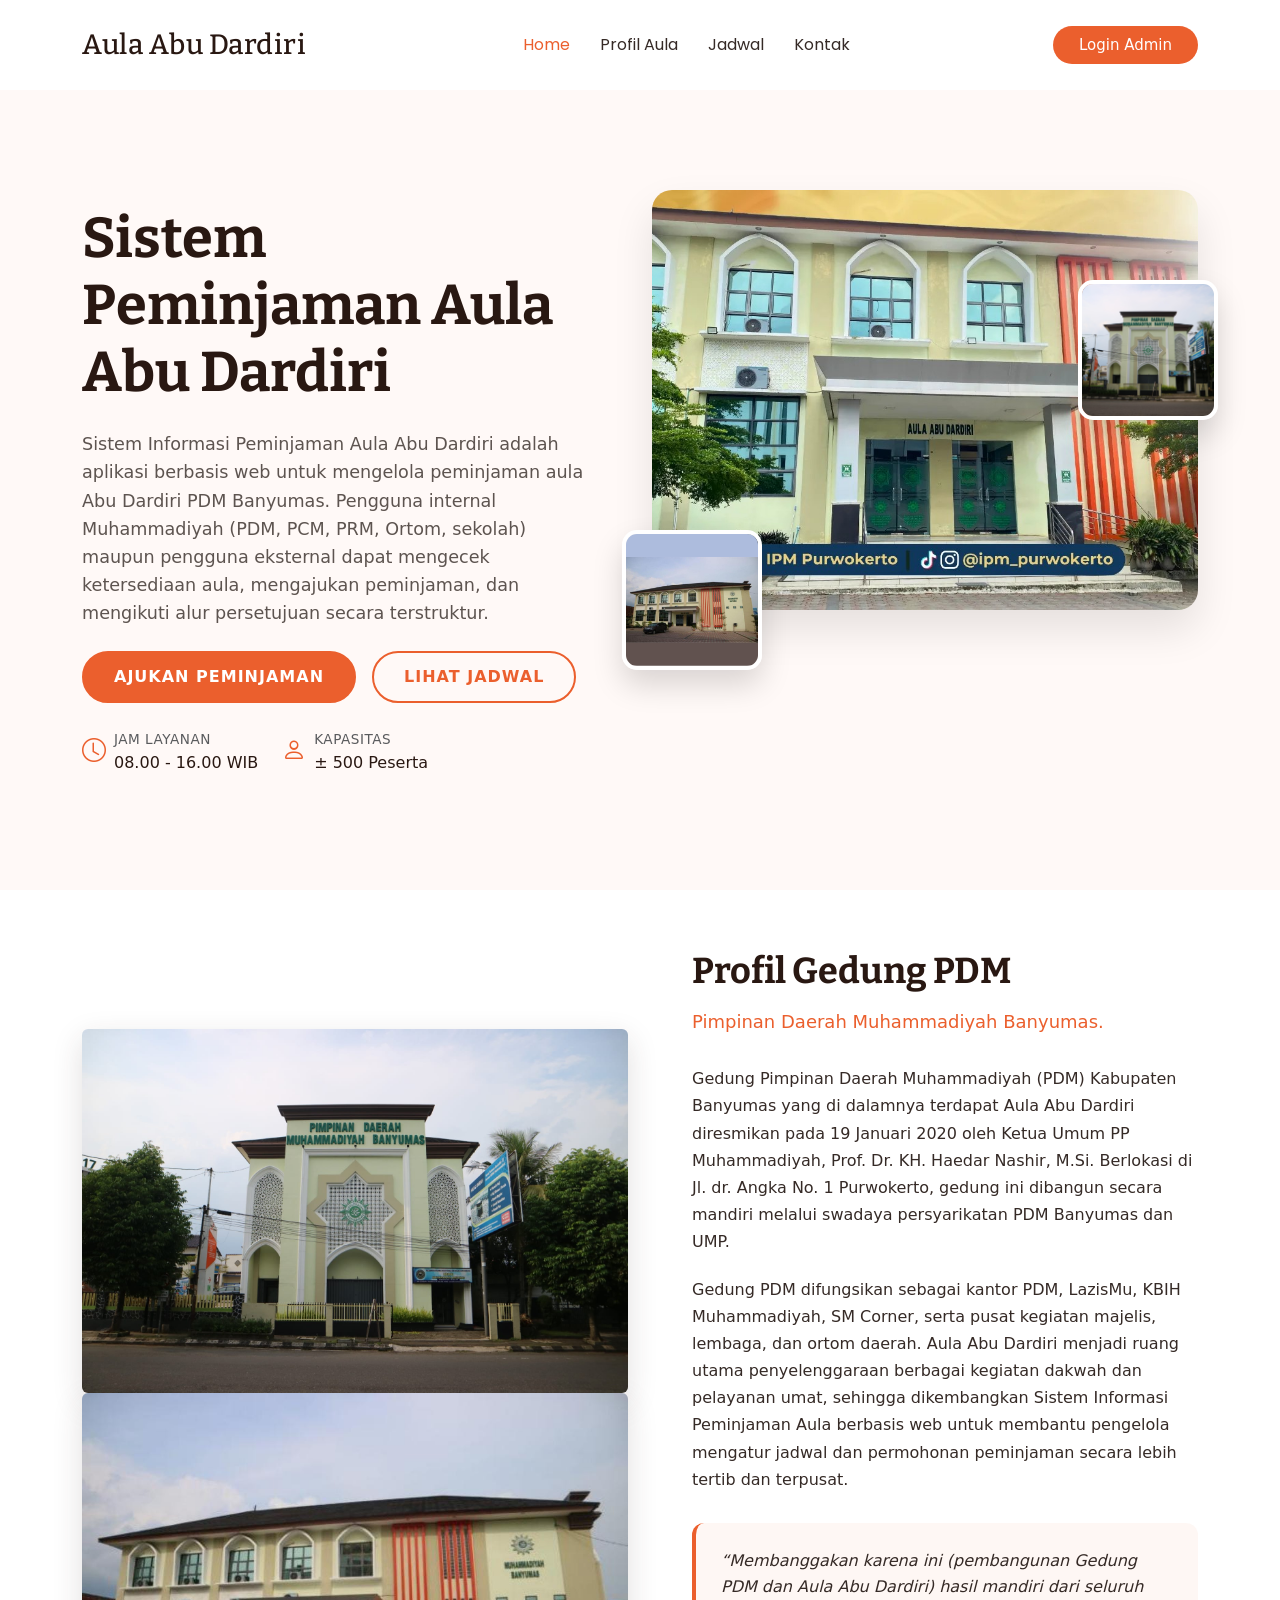
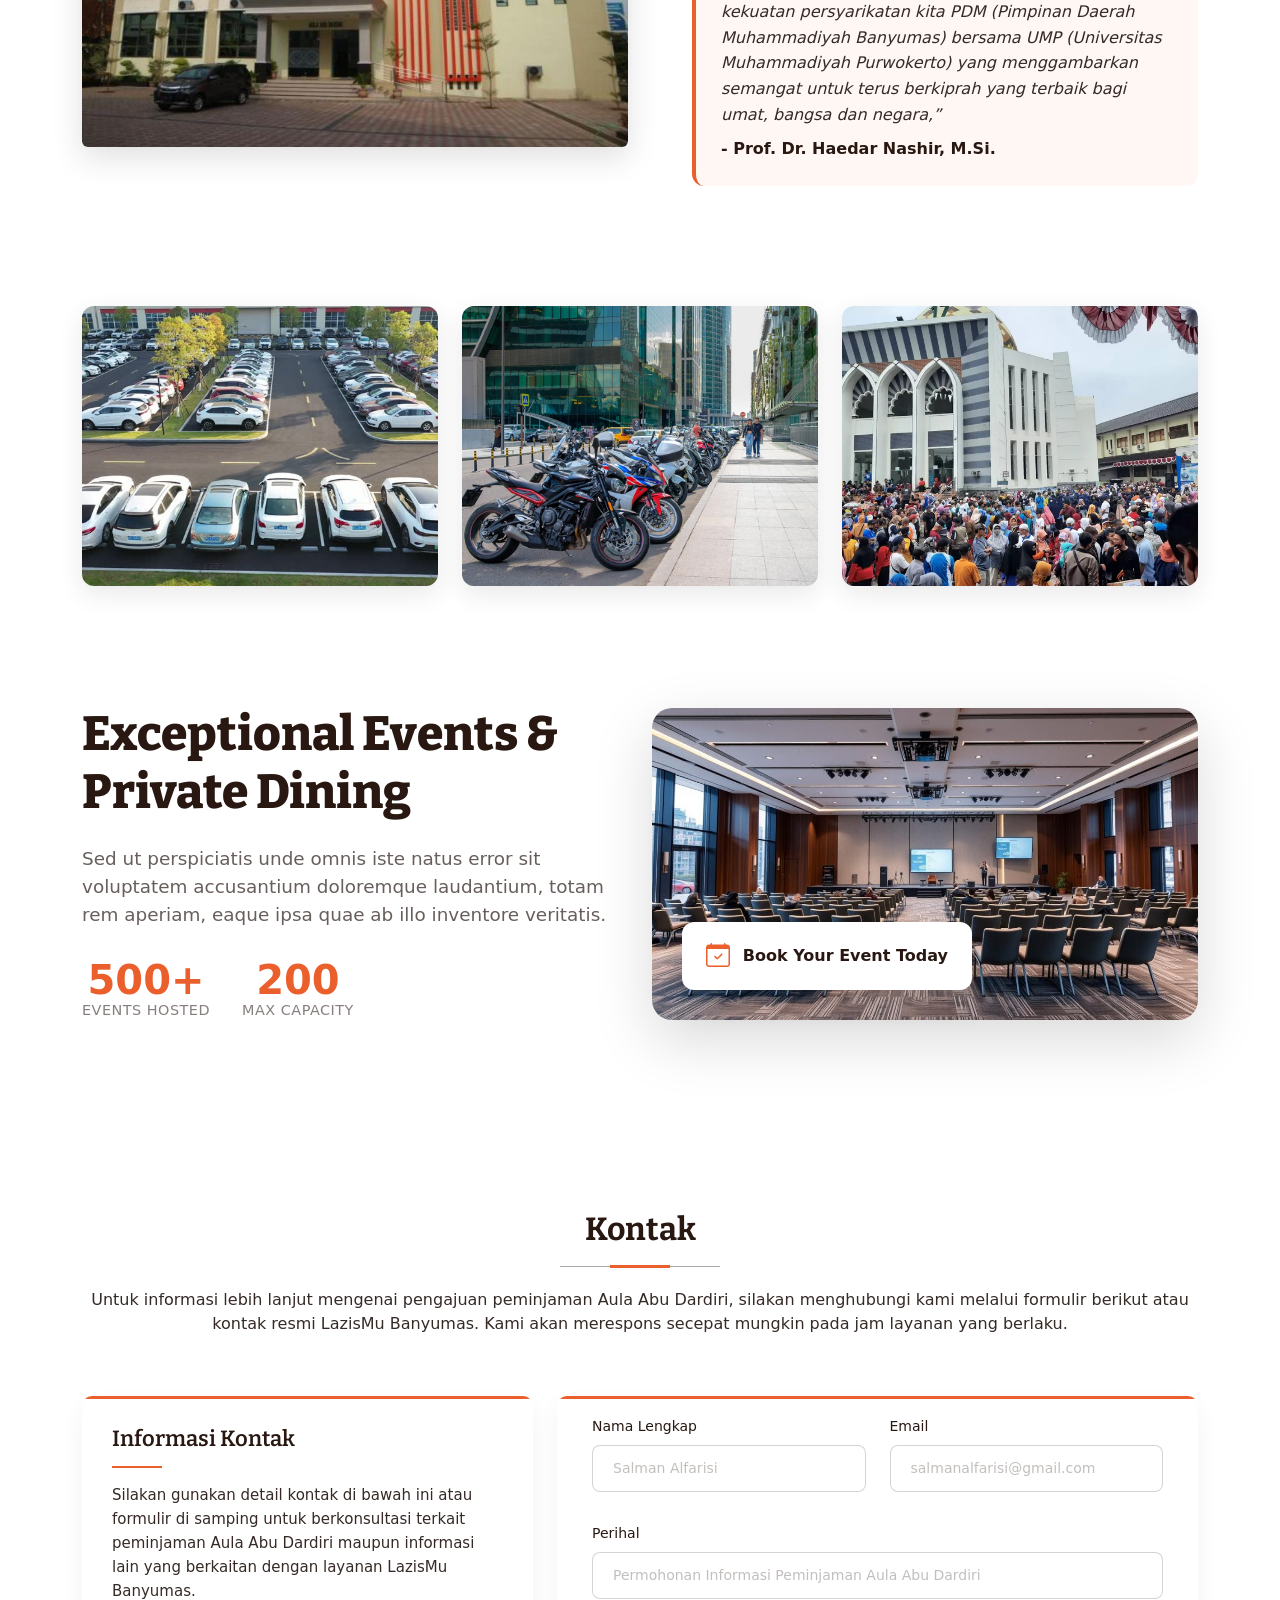
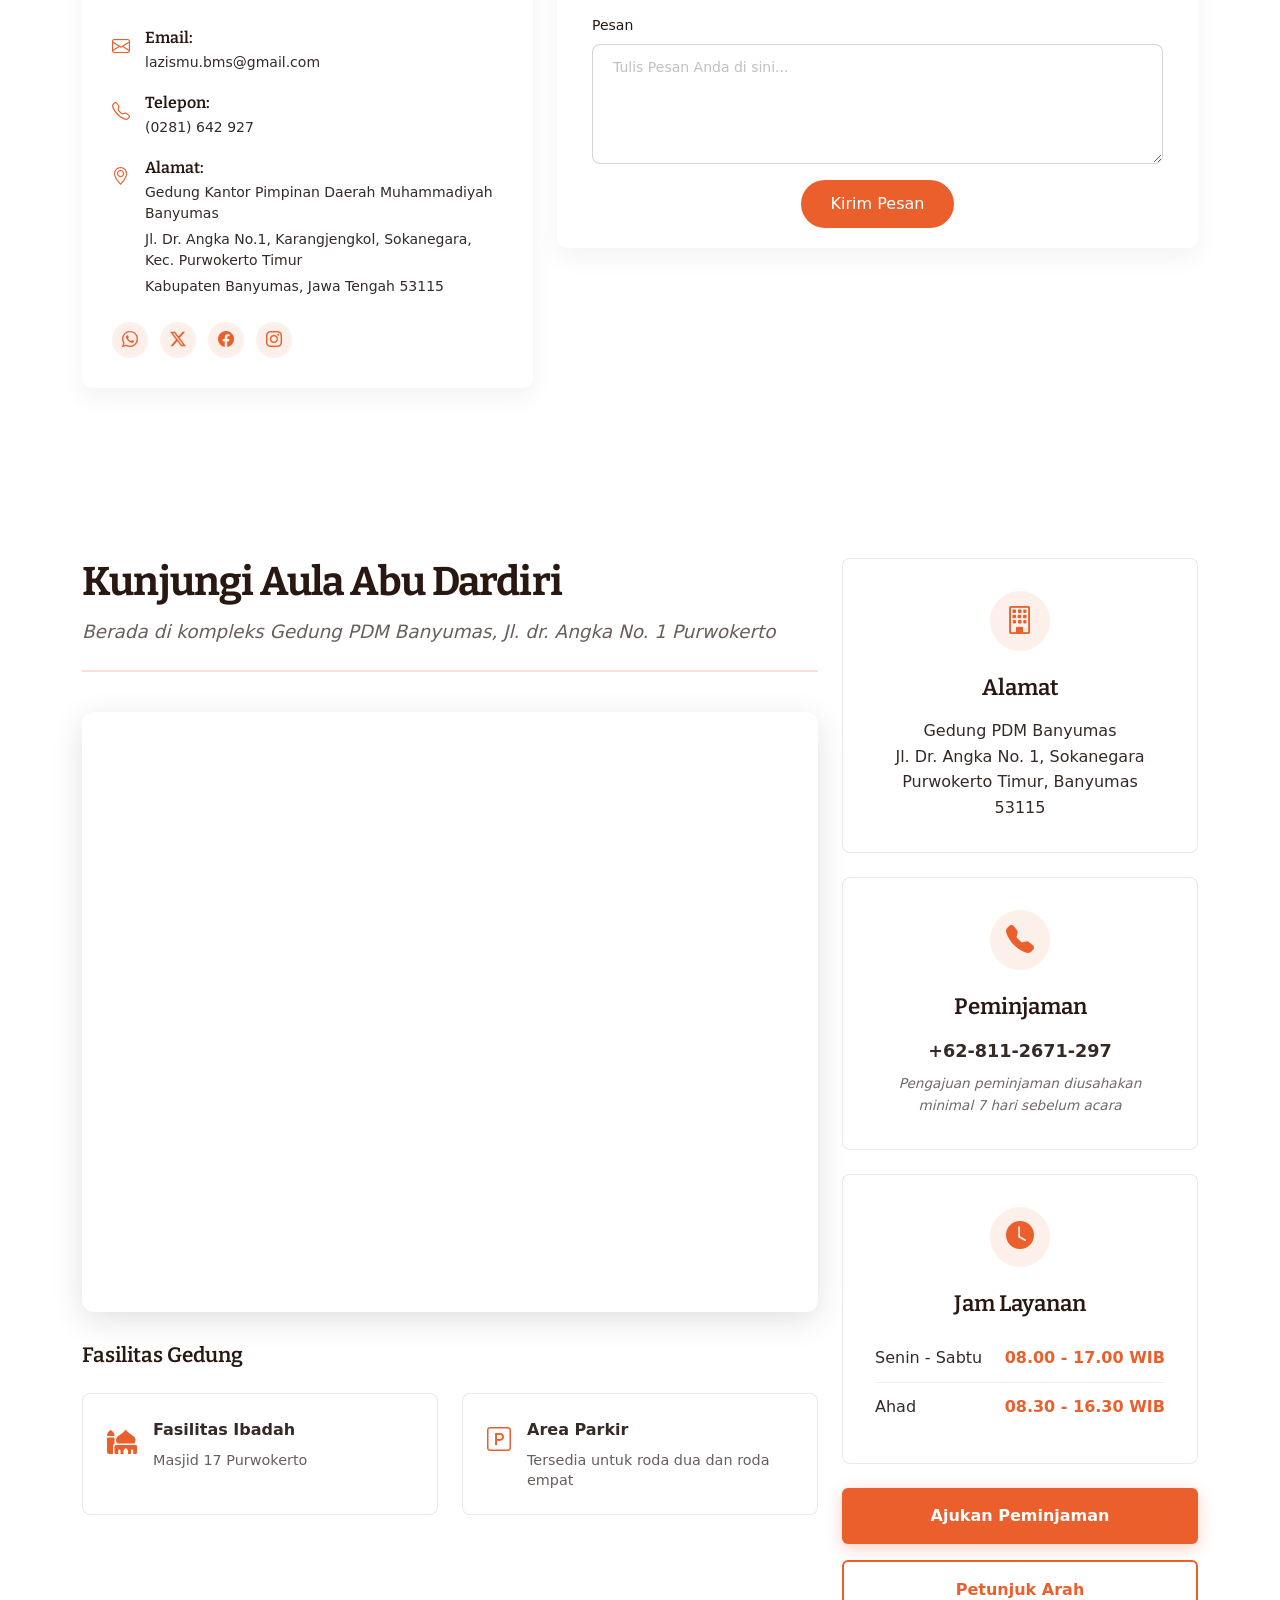
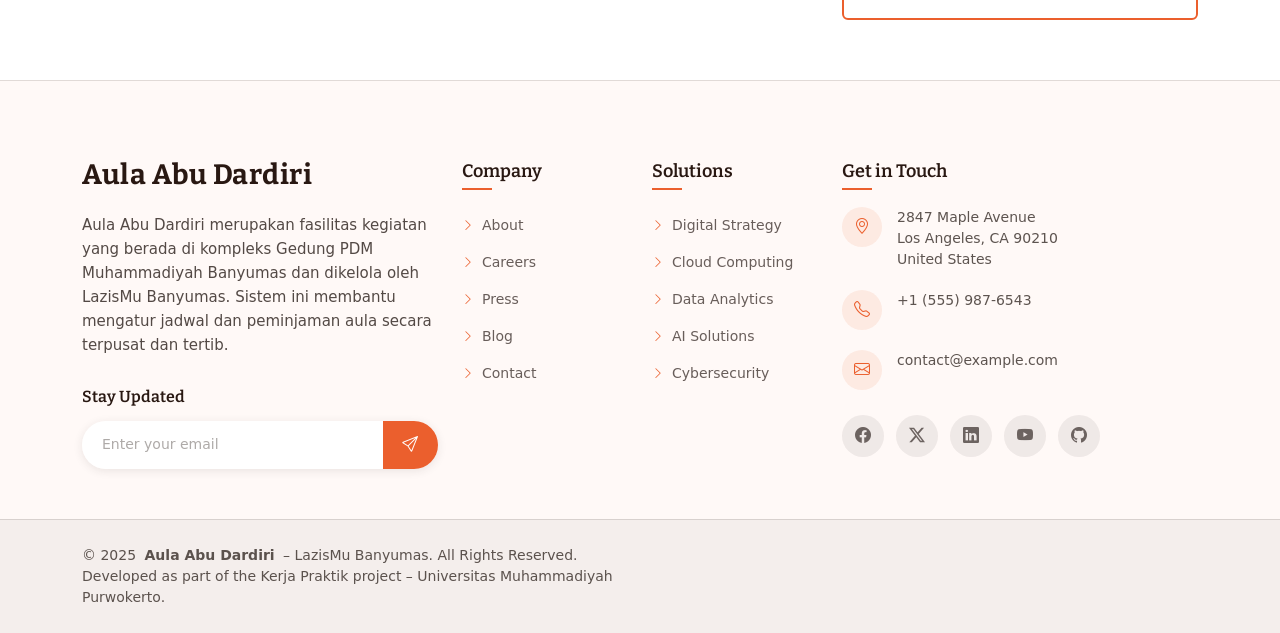
==== commit be936c6a: "Before Calendar" ====
--- a/index.html
+++ b/index.html
@@ -22,6 +22,8 @@
   <link href="assets/vendor/bootstrap-icons/bootstrap-icons.css" rel="stylesheet">
   <link href="assets/vendor/aos/aos.css" rel="stylesheet">
   <link href="assets/vendor/glightbox/css/glightbox.min.css" rel="stylesheet">
+  <link href="https://cdnjs.cloudflare.com/ajax/libs/font-awesome/6.5.1/css/all.min.css" rel="stylesheet">
+
 
   <!-- Main CSS File -->
   <link href="assets/css/main.css" rel="stylesheet">
@@ -43,9 +45,7 @@
         <ul>
           <li><a class="nav-link scrollto active" href="#hero">Home</a></li>
           <li><a class="nav-link scrollto" href="#about">Profil Aula</a></li>
-          <li><a class="nav-link scrollto" href="#book-a-table">Peminjaman</a></li>
           <li><a class="nav-link scrollto" href="#events">Jadwal</a></li>
-          <li><a class="nav-link scrollto" href="#gallery">Galeri</a></li>
           <li><a class="nav-link scrollto" href="#contact">Kontak</a></li>
         </ul>
         <i class="mobile-nav-toggle d-xl-none bi bi-list"></i>
@@ -100,14 +100,14 @@
             <div class="col-lg-6" data-aos="fade-left" data-aos-delay="300">
               <div class="hero-images">
                 <div class="main-image">
-                  <img src="assets/img/restaurant/showcase-2.webp" alt="Signature Mediterranean Dish" class="img-fluid">
+                  <img src="assets/img/restaurant/Aula.jpeg" alt="Signature Mediterranean Dish" class="img-fluid">
                 </div>
                 <div class="floating-images">
                   <div class="floating-image floating-image-1">
-                    <img src="assets/img/restaurant/main-4.webp" alt="Grilled Seafood" class="img-fluid">
+                    <img src="assets/img/restaurant/PDM Samping.jpeg" alt="Grilled Seafood" class="img-fluid">
                   </div>
                   <div class="floating-image floating-image-2">
-                    <img src="assets/img/restaurant/main-2.webp" alt="Mediterranean Dessert" class="img-fluid">
+                    <img src="assets/img/restaurant/PDM Full.png" alt="Mediterranean Dessert" class="img-fluid">
                   </div>
                 </div>
               </div>
@@ -128,55 +128,39 @@
         <div class="row align-items-center">
           <div class="col-lg-6" data-aos="fade-right" data-aos-delay="200">
             <div class="about-image">
-              <img src="assets/img/restaurant/chef-3.webp" alt="Executive Chef" class="img-fluid rounded">
-              <div class="experience-badge">
-                <span class="years">25+</span>
-                <span class="text">Years of Culinary Excellence</span>
-              </div>
+              <img src="assets/img/restaurant/PDM Samping.jpeg" alt="Executive Chef" class="img-fluid rounded">              
+            </div>
+            <div class="about-image">
+              <img src="assets/img/restaurant/PDM Full.jpeg" alt="Executive Chef" class="img-fluid rounded">
             </div>
           </div>
 
           <div class="col-lg-6" data-aos="fade-left" data-aos-delay="300">
             <div class="about-content">
               <div class="section-header">
-                <h2>Meet Our Executive Chef</h2>
-                <p class="subtitle">Crafting memorable dining experiences since 1999</p>
+                <h2>Profil Gedung PDM</h2>
+                <p class="subtitle">Pimpinan Daerah Muhammadiyah Banyumas.</p>
               </div>
 
               <div class="story-text">
-                <p>Lorem ipsum dolor sit amet, consectetur adipiscing elit, sed do eiusmod tempor incididunt ut labore et dolore magna aliqua. Ut enim ad minim veniam, quis nostrud exercitation ullamco laboris nisi ut aliquip ex ea commodo consequat.</p>
-
-                <p>Duis aute irure dolor in reprehenderit in voluptate velit esse cillum dolore eu fugiat nulla pariatur. Excepteur sint occaecat cupidatat non proident, sunt in culpa qui officia deserunt mollit anim id est laborum.</p>
-              </div>
-
-              <div class="chef-highlights">
-                <div class="row">
-                  <div class="col-6">
-                    <div class="highlight-item">
-                      <i class="bi bi-award"></i>
-                      <span>James Beard Award</span>
-                    </div>
-                  </div>
-                  <div class="col-6">
-                    <div class="highlight-item">
-                      <i class="bi bi-star"></i>
-                      <span>Michelin Recognition</span>
-                    </div>
-                  </div>
-                </div>
+                <p>Gedung Pimpinan Daerah Muhammadiyah (PDM) Kabupaten Banyumas yang di dalamnya terdapat Aula Abu Dardiri diresmikan pada
+                19 Januari 2020 oleh Ketua Umum PP Muhammadiyah, Prof. Dr. KH. Haedar Nashir, M.Si. Berlokasi di Jl. dr. Angka No. 1
+                Purwokerto, gedung ini dibangun secara mandiri melalui swadaya persyarikatan PDM Banyumas dan UMP.</p>
+
+                <p>Gedung PDM difungsikan sebagai kantor PDM, LazisMu, KBIH Muhammadiyah, SM Corner, serta pusat kegiatan majelis, lembaga,
+                dan ortom daerah. Aula Abu Dardiri menjadi ruang utama penyelenggaraan berbagai kegiatan dakwah dan pelayanan umat,
+                sehingga dikembangkan Sistem Informasi Peminjaman Aula berbasis web untuk membantu pengelola mengatur jadwal dan
+                permohonan peminjaman secara lebih tertib dan terpusat.</p>
               </div>
 
               <div class="chef-quote">
                 <blockquote>
-                  "Cooking is not just about feeding people; it's about creating moments that bring families and friends together around the table."
+                  “Membanggakan karena ini (pembangunan Gedung PDM dan Aula Abu Dardiri) hasil mandiri dari seluruh kekuatan
+                  persyarikatan kita PDM (Pimpinan Daerah Muhammadiyah Banyumas) bersama UMP (Universitas Muhammadiyah Purwokerto) yang
+                  menggambarkan semangat untuk terus berkiprah yang terbaik bagi umat, bangsa dan negara,”
                 </blockquote>
-                <cite>- Chef Alessandro Romano</cite>
-              </div>
-
-              <div class="cta-buttons">
-                <a href="#menu" class="btn btn-primary">View Menu</a>
-                <a href="#book-a-table" class="btn btn-outline">Book a Table</a>
-              </div>
+                <cite>- Prof. Dr. Haedar Nashir, M.Si.</cite>
+              </div>        
             </div>
           </div>
         </div>
@@ -185,30 +169,30 @@
           <div class="row g-4">
             <div class="col-lg-4 col-md-6">
               <div class="gallery-item">
-                <img src="assets/img/restaurant/showcase-2.webp" alt="Restaurant Interior" class="img-fluid rounded">
+                <img src="assets/img/restaurant/Parkir Mobil.jpg" alt="Restaurant Interior" class="img-fluid rounded">
                 <div class="gallery-caption">
-                  <h4>Elegant Dining</h4>
-                  <p>Sophisticated ambiance for every occasion</p>
+                  <h4>Parkir Mobil</h4>
+                  <p>Berada di halaman SMA Muhammadiyah 1 Purwokerto</p>
                 </div>
               </div>
             </div><!-- End Gallery Item -->
 
             <div class="col-lg-4 col-md-6">
               <div class="gallery-item">
-                <img src="assets/img/restaurant/main-4.webp" alt="Signature Dish" class="img-fluid rounded">
+                <img src="assets/img/restaurant/Parkir Motor.jpg" alt="Signature Dish" class="img-fluid rounded">
                 <div class="gallery-caption">
-                  <h4>Signature Dishes</h4>
-                  <p>Artfully crafted seasonal specialties</p>
+                  <h4>Parkir Motor</h4>
+                  <p>Berada di Parkiran Masjid 17 Purwokerto</p>
                 </div>
               </div>
             </div><!-- End Gallery Item -->
 
             <div class="col-lg-4 col-md-6">
               <div class="gallery-item">
-                <img src="assets/img/restaurant/misc-7.webp" alt="Wine Selection" class="img-fluid rounded">
+                <img src="assets/img/restaurant/Masjid 17 Event.webp" alt="Wine Selection" class="img-fluid rounded">
                 <div class="gallery-caption">
-                  <h4>Curated Wine</h4>
-                  <p>Exceptional pairings from around the world</p>
+                  <h4>Acara Outdoor</h4>
+                  <p>Berada di Halaman Gedung PDM Banyumas</p>
                 </div>
               </div>
             </div><!-- End Gallery Item -->
@@ -218,142 +202,6 @@
       </div>
 
     </section><!-- /About Section -->
-
-    <!-- Book A Table Section -->
-    <section id="book-a-table" class="book-a-table section">
-
-      <div class="container" data-aos="fade-up" data-aos-delay="100">
-
-        <div class="row g-0">
-          <div class="col-lg-6 reservation-form-col" data-aos="fade-right" data-aos-delay="200">
-            <div class="reservation-form-container">
-              <div class="form-header content">
-                <span class="subtitle">Make a Reservation</span>
-                <h3>Reserve Your Table Today</h3>
-                <p>Lorem ipsum dolor sit amet, consectetur adipiscing elit. Cras eget eros vitae magna eleifend lacinia a eget nisl.</p>
-              </div>
-
-              <form action="forms/book-a-table.php" method="post" role="form" class="php-email-form">
-                <div class="row g-3">
-                  <div class="col-12 form-group">
-                    <label for="name">Full Name</label>
-                    <input type="text" id="name" name="name" class="form-control" placeholder="Your Name" required="">
-                  </div>
-                  <div class="col-12 form-group">
-                    <label for="phone">Phone Number</label>
-                    <input type="text" id="phone" class="form-control" name="phone" placeholder="Your Phone" required="">
-                  </div>
-                  <div class="col-12 form-group">
-                    <label for="email">Email Address</label>
-                    <input type="email" id="email" class="form-control" name="email" placeholder="Your Email" required="">
-                  </div>
-                  <div class="col-12 form-group">
-                    <label for="people">Number of People</label>
-                    <select name="people" id="people" class="form-select" required="">
-                      <option value="">Select guests</option>
-                      <option value="1">1 Person</option>
-                      <option value="2">2 People</option>
-                      <option value="3">3 People</option>
-                      <option value="4">4 People</option>
-                      <option value="5">5 People</option>
-                      <option value="6">6+ People</option>
-                    </select>
-                  </div>
-                  <div class="col-12 form-group">
-                    <label for="date">Reservation Date</label>
-                    <input type="date" id="date" name="date" class="form-control" required="">
-                  </div>
-                  <div class="col-12 form-group">
-                    <label for="time">Reservation Time</label>
-                    <input type="time" id="time" class="form-control" name="time" required="">
-                  </div>
-
-                  <div class="col-12 form-group">
-                    <label for="message">Special Requests</label>
-                    <textarea id="message" class="form-control" name="message" rows="2" placeholder="Allergies, special occasions, seating preferences"></textarea>
-                  </div>
-                </div>
-
-                <div class="my-3">
-                  <div class="loading">Loading</div>
-                  <div class="error-message"></div>
-                  <div class="sent-message">Your booking request was sent. We will call back or send an Email to confirm your reservation. Thank you!</div>
-                </div>
-
-                <div class="text-center">
-                  <button type="submit" class="btn-book-table">Confirm Reservation</button>
-                </div>
-              </form>
-            </div>
-          </div>
-
-          <div class="col-lg-6 info-col" data-aos="fade-left" data-aos-delay="300">
-            <div class="restaurant-info">
-              <div class="info-image">
-                <img src="assets/img/restaurant/showcase-4.webp" alt="Restaurant interior" class="img-fluid">
-              </div>
-
-              <div class="info-content content">
-                <div class="restaurant-contact">
-                  <h4>Restaurant Information</h4>
-
-                  <div class="info-item" data-aos="fade-up" data-aos-delay="100">
-                    <div class="icon-box">
-                      <i class="bi bi-clock"></i>
-                    </div>
-                    <div class="info-text">
-                      <h5>Opening Hours</h5>
-                      <p>Mon - Fri: 11:00 AM - 11:00 PM<br>
-                        Sat - Sun: 10:00 AM - 12:00 AM</p>
-                    </div>
-                  </div>
-
-                  <div class="info-item" data-aos="fade-up" data-aos-delay="200">
-                    <div class="icon-box">
-                      <i class="bi bi-geo-alt"></i>
-                    </div>
-                    <div class="info-text">
-                      <h5>Our Location</h5>
-                      <p>5625 Riverside Avenue<br>Newport, RI 02840</p>
-                    </div>
-                  </div>
-
-                  <div class="info-item" data-aos="fade-up" data-aos-delay="300">
-                    <div class="icon-box">
-                      <i class="bi bi-telephone"></i>
-                    </div>
-                    <div class="info-text">
-                      <h5>Reservations</h5>
-                      <p>+1 (401) 555-8792</p>
-                    </div>
-                  </div>
-
-                  <div class="info-item" data-aos="fade-up" data-aos-delay="400">
-                    <div class="icon-box">
-                      <i class="bi bi-envelope"></i>
-                    </div>
-                    <div class="info-text">
-                      <h5>Email Us</h5>
-                      <p>reservations@example.com</p>
-                    </div>
-                  </div>
-                </div>
-
-                <div class="reservation-cta" data-aos="fade-up" data-aos-delay="500">
-                  <h5>Prefer to call?</h5>
-                  <a href="tel:+14015558792" class="phone-button">
-                    <i class="bi bi-telephone-fill"></i>
-                    Call for Reservations
-                  </a>
-                </div>
-              </div>
-            </div>
-          </div>
-        </div>
-
-      </div>
-
-    </section><!-- /Book A Table Section -->
 
     <!-- Events Section -->
     <section id="events" class="events section">
@@ -379,7 +227,7 @@
           </div>
           <div class="col-lg-6" data-aos="fade-left" data-aos-delay="200">
             <div class="event-hero-image">
-              <img src="assets/img/restaurant/event-2.webp" alt="Event Space" class="img-fluid">
+              <img src="assets/img/restaurant/Aula.jpg" alt="Event Space" class="img-fluid">
               <div class="floating-card" data-aos="zoom-in" data-aos-delay="300">
                 <i class="bi bi-calendar-check"></i>
                 <span>Book Your Event Today</span>
@@ -388,364 +236,17 @@
           </div>
         </div>
 
-        <div class="event-packages" data-aos="fade-up" data-aos-delay="200">
-          <div class="section-header text-center mb-5">
-            <h3>Choose Your Perfect Package</h3>
-            <p>Ut enim ad minima veniam, quis nostrum exercitationem ullam corporis suscipit laboriosam</p>
-          </div>
-
-          <div class="row g-4">
-            <div class="col-lg-4 col-md-6" data-aos="flip-up" data-aos-delay="250">
-              <div class="package-card premium">
-                <div class="package-header">
-                  <div class="package-icon">
-                    <i class="bi bi-gem"></i>
-                  </div>
-                  <h4>Premium Package</h4>
-                  <div class="package-price">
-                    <span class="price">$129</span>
-                    <span class="per">per person</span>
-                  </div>
-                </div>
-                <div class="package-features">
-                  <ul>
-                    <li><i class="bi bi-check-circle"></i> 5-course gourmet menu</li>
-                    <li><i class="bi bi-check-circle"></i> Premium wine selection</li>
-                    <li><i class="bi bi-check-circle"></i> Dedicated event coordinator</li>
-                    <li><i class="bi bi-check-circle"></i> Custom table arrangements</li>
-                    <li><i class="bi bi-check-circle"></i> Professional photography</li>
-                  </ul>
-                </div>
-                <div class="package-capacity">30-80 guests</div>
-              </div>
-            </div>
-
-            <div class="col-lg-4 col-md-6" data-aos="flip-up" data-aos-delay="300">
-              <div class="package-card standard featured">
-                <div class="popular-badge">Most Popular</div>
-                <div class="package-header">
-                  <div class="package-icon">
-                    <i class="bi bi-star"></i>
-                  </div>
-                  <h4>Standard Package</h4>
-                  <div class="package-price">
-                    <span class="price">$89</span>
-                    <span class="per">per person</span>
-                  </div>
-                </div>
-                <div class="package-features">
-                  <ul>
-                    <li><i class="bi bi-check-circle"></i> 3-course dinner menu</li>
-                    <li><i class="bi bi-check-circle"></i> Welcome cocktail hour</li>
-                    <li><i class="bi bi-check-circle"></i> Event planning assistance</li>
-                    <li><i class="bi bi-check-circle"></i> Audio/visual equipment</li>
-                    <li><i class="bi bi-check-circle"></i> Complimentary parking</li>
-                  </ul>
-                </div>
-                <div class="package-capacity">20-120 guests</div>
-              </div>
-            </div>
-
-            <div class="col-lg-4 col-md-6" data-aos="flip-up" data-aos-delay="350">
-              <div class="package-card essentials">
-                <div class="package-header">
-                  <div class="package-icon">
-                    <i class="bi bi-heart"></i>
-                  </div>
-                  <h4>Essentials Package</h4>
-                  <div class="package-price">
-                    <span class="price">$59</span>
-                    <span class="per">per person</span>
-                  </div>
-                </div>
-                <div class="package-features">
-                  <ul>
-                    <li><i class="bi bi-check-circle"></i> Buffet style dinner</li>
-                    <li><i class="bi bi-check-circle"></i> House wine &amp; beer</li>
-                    <li><i class="bi bi-check-circle"></i> Basic decorations</li>
-                    <li><i class="bi bi-check-circle"></i> Standard seating</li>
-                    <li><i class="bi bi-check-circle"></i> 4-hour venue rental</li>
-                  </ul>
-                </div>
-                <div class="package-capacity">15-60 guests</div>
-              </div>
-            </div>
-          </div>
-        </div>
-
-        <div class="event-gallery-grid" data-aos="fade-up" data-aos-delay="200">
-          <div class="row g-3">
-            <div class="col-lg-3 col-md-6">
-              <div class="gallery-item" data-aos="zoom-out" data-aos-delay="250">
-                <img src="assets/img/restaurant/event-4.webp" alt="Corporate Event" class="img-fluid">
-                <div class="gallery-overlay">
-                  <span class="gallery-label">Corporate Events</span>
-                </div>
-              </div>
-            </div>
-            <div class="col-lg-6">
-              <div class="gallery-item main-gallery" data-aos="zoom-out" data-aos-delay="300">
-                <img src="assets/img/restaurant/event-6.webp" alt="Wedding Reception" class="img-fluid">
-                <div class="gallery-overlay">
-                  <span class="gallery-label">Wedding Receptions</span>
-                </div>
-              </div>
-            </div>
-            <div class="col-lg-3 col-md-6">
-              <div class="gallery-item" data-aos="zoom-out" data-aos-delay="350">
-                <img src="assets/img/restaurant/event-9.webp" alt="Birthday Party" class="img-fluid">
-                <div class="gallery-overlay">
-                  <span class="gallery-label">Birthday Celebrations</span>
-                </div>
-              </div>
-            </div>
-          </div>
-        </div>
-
-        <div class="booking-section" data-aos="fade-up" data-aos-delay="200">
-          <div class="row">
-            <div class="col-lg-6" data-aos="slide-right" data-aos-delay="250">
-              <div class="booking-info">
-                <h3>Plan Your Next Event</h3>
-                <p>Nemo enim ipsam voluptatem quia voluptas sit aspernatur aut odit aut fugit, sed quia consequuntur magni dolores eos qui ratione voluptatem sequi nesciunt.</p>
-
-                <div class="contact-methods">
-                  <div class="contact-item">
-                    <div class="contact-icon">
-                      <i class="bi bi-telephone"></i>
-                    </div>
-                    <div class="contact-details">
-                      <span class="contact-label">Call Us</span>
-                      <span class="contact-value">+1 (555) 123-4567</span>
-                    </div>
-                  </div>
-                  <div class="contact-item">
-                    <div class="contact-icon">
-                      <i class="bi bi-envelope"></i>
-                    </div>
-                    <div class="contact-details">
-                      <span class="contact-label">Email</span>
-                      <span class="contact-value">events@example.com</span>
-                    </div>
-                  </div>
-                  <div class="contact-item">
-                    <div class="contact-icon">
-                      <i class="bi bi-clock"></i>
-                    </div>
-                    <div class="contact-details">
-                      <span class="contact-label">Planning Hours</span>
-                      <span class="contact-value">Mon-Fri 9AM-6PM</span>
-                    </div>
-                  </div>
-                </div>
-              </div>
-            </div>
-            <div class="col-lg-6" data-aos="slide-left" data-aos-delay="300">
-              <div class="quick-booking-form">
-                <form action="forms/event-booking.php" method="post" class="php-email-form">
-                  <h4>Quick Event Inquiry</h4>
-                  <div class="row">
-                    <div class="col-md-6">
-                      <input type="text" name="name" class="form-control" placeholder="Your Name" required="">
-                    </div>
-                    <div class="col-md-6">
-                      <input type="email" name="email" class="form-control" placeholder="Your Email" required="">
-                    </div>
-                    <div class="col-md-6">
-                      <input type="tel" name="phone" class="form-control" placeholder="Phone Number" required="">
-                    </div>
-                    <div class="col-md-6">
-                      <input type="date" name="date" class="form-control" required="">
-                    </div>
-                    <div class="col-md-6">
-                      <select name="guest_count" class="form-select" required="">
-                        <option value="">Guest Count</option>
-                        <option value="15-30">15-30 guests</option>
-                        <option value="31-60">31-60 guests</option>
-                        <option value="61-100">61-100 guests</option>
-                        <option value="100+">100+ guests</option>
-                      </select>
-                    </div>
-                    <div class="col-md-6">
-                      <select name="event_type" class="form-select" required="">
-                        <option value="">Event Type</option>
-                        <option value="wedding">Wedding</option>
-                        <option value="corporate">Corporate Event</option>
-                        <option value="birthday">Birthday Party</option>
-                        <option value="other">Other</option>
-                      </select>
-                    </div>
-                    <div class="col-12">
-                      <textarea name="message" rows="5" class="form-control" placeholder="Tell us about your event..."></textarea>
-                    </div>
-                    <div class="col-12">
-                      <div class="loading">Loading</div>
-                      <div class="error-message"></div>
-                      <div class="sent-message">Your inquiry has been sent. We'll get back to you soon!</div>
-                      <button type="submit" class="btn-submit">Send Inquiry</button>
-                    </div>
-                  </div>
-                </form>
-              </div>
-            </div>
-          </div>
-        </div>
-
       </div>
 
     </section><!-- /Events Section -->
-
-    <!-- Gallery Section -->
-    <section id="gallery" class="gallery section">
-
-      <!-- Section Title -->
-      <div class="container section-title" data-aos="fade-up">
-        <h2>Gallery</h2>
-        <p>Necessitatibus eius consequatur ex aliquid fuga eum quidem sint consectetur velit</p>
-      </div><!-- End Section Title -->
-
-      <div class="container" data-aos="fade-up" data-aos-delay="100">
-
-        <div class="isotope-layout" data-default-filter="*" data-layout="masonry" data-sort="original-order">
-          <ul class="gallery-filters isotope-filters" data-aos="fade-up" data-aos-delay="100">
-            <li data-filter="*" class="filter-active">All</li>
-            <li data-filter=".filter-food">Food</li>
-            <li data-filter=".filter-interior">Interior</li>
-            <li data-filter=".filter-events">Events</li>
-            <li data-filter=".filter-staff">Staff</li>
-          </ul><!-- End Gallery Filters -->
-
-          <div class="row g-4 isotope-container" data-aos="fade-up" data-aos-delay="200">
-            <!-- Food Images -->
-            <div class="col-lg-4 col-md-6 gallery-item isotope-item filter-food">
-              <div class="gallery-wrap">
-                <img src="assets/img/restaurant/starter-3.webp" class="img-fluid" alt="Appetizer Platter" loading="lazy">
-                <div class="gallery-info">
-                  <h4>Gourmet Appetizer Selection</h4>
-                  <p>Seasonal ingredients with artisan bread</p>
-                  <div class="gallery-links">
-                    <a href="assets/img/restaurant/starter-3.webp" class="glightbox" title="Gourmet Appetizer Selection"><i class="bi bi-zoom-in"></i></a>
-                  </div>
-                </div>
-              </div>
-            </div><!-- End Gallery Item -->
-
-            <div class="col-lg-4 col-md-6 gallery-item isotope-item filter-interior">
-              <div class="gallery-wrap">
-                <img src="assets/img/restaurant/showcase-5.webp" class="img-fluid" alt="Restaurant Interior" loading="lazy">
-                <div class="gallery-info">
-                  <h4>Main Dining Area</h4>
-                  <p>Elegant atmosphere with natural lighting</p>
-                  <div class="gallery-links">
-                    <a href="assets/img/restaurant/showcase-5.webp" class="glightbox" title="Main Dining Area"><i class="bi bi-zoom-in"></i></a>
-                  </div>
-                </div>
-              </div>
-            </div><!-- End Gallery Item -->
-
-            <div class="col-lg-4 col-md-6 gallery-item isotope-item filter-food">
-              <div class="gallery-wrap">
-                <img src="assets/img/restaurant/main-7.webp" class="img-fluid" alt="Main Course" loading="lazy">
-                <div class="gallery-info">
-                  <h4>Signature Main Course</h4>
-                  <p>Chef's special with seasonal vegetables</p>
-                  <div class="gallery-links">
-                    <a href="assets/img/restaurant/main-7.webp" class="glightbox" title="Signature Main Course"><i class="bi bi-zoom-in"></i></a>
-                  </div>
-                </div>
-              </div>
-            </div><!-- End Gallery Item -->
-
-            <div class="col-lg-4 col-md-6 gallery-item isotope-item filter-events">
-              <div class="gallery-wrap">
-                <img src="assets/img/restaurant/event-4.webp" class="img-fluid" alt="Special Event" loading="lazy">
-                <div class="gallery-info">
-                  <h4>Wine Tasting Evening</h4>
-                  <p>Monthly culinary experience with paired wines</p>
-                  <div class="gallery-links">
-                    <a href="assets/img/restaurant/event-4.webp" class="glightbox" title="Wine Tasting Evening"><i class="bi bi-zoom-in"></i></a>
-                  </div>
-                </div>
-              </div>
-            </div><!-- End Gallery Item -->
-
-            <div class="col-lg-4 col-md-6 gallery-item isotope-item filter-staff">
-              <div class="gallery-wrap">
-                <img src="assets/img/restaurant/chef-6.webp" class="img-fluid" alt="Chef Portrait" loading="lazy">
-                <div class="gallery-info">
-                  <h4>Executive Chef</h4>
-                  <p>Creating culinary masterpieces since 2010</p>
-                  <div class="gallery-links">
-                    <a href="assets/img/restaurant/chef-6.webp" class="glightbox" title="Executive Chef"><i class="bi bi-zoom-in"></i></a>
-                  </div>
-                </div>
-              </div>
-            </div><!-- End Gallery Item -->
-
-            <div class="col-lg-4 col-md-6 gallery-item isotope-item filter-interior">
-              <div class="gallery-wrap">
-                <img src="assets/img/restaurant/showcase-2.webp" class="img-fluid" alt="Private Dining Room" loading="lazy">
-                <div class="gallery-info">
-                  <h4>Private Dining Space</h4>
-                  <p>Intimate setting for special occasions</p>
-                  <div class="gallery-links">
-                    <a href="assets/img/restaurant/showcase-2.webp" class="glightbox" title="Private Dining Space"><i class="bi bi-zoom-in"></i></a>
-                  </div>
-                </div>
-              </div>
-            </div><!-- End Gallery Item -->
-
-            <div class="col-lg-4 col-md-6 gallery-item isotope-item filter-food">
-              <div class="gallery-wrap">
-                <img src="assets/img/restaurant/dessert-5.webp" class="img-fluid" alt="Dessert Display" loading="lazy">
-                <div class="gallery-info">
-                  <h4>Artisanal Dessert Plate</h4>
-                  <p>Handcrafted sweet delicacies</p>
-                  <div class="gallery-links">
-                    <a href="assets/img/restaurant/dessert-5.webp" class="glightbox" title="Artisanal Dessert Plate"><i class="bi bi-zoom-in"></i></a>
-                  </div>
-                </div>
-              </div>
-            </div><!-- End Gallery Item -->
-
-            <div class="col-lg-4 col-md-6 gallery-item isotope-item filter-events">
-              <div class="gallery-wrap">
-                <img src="assets/img/restaurant/event-8.webp" class="img-fluid" alt="Celebration Event" loading="lazy">
-                <div class="gallery-info">
-                  <h4>Anniversary Celebration</h4>
-                  <p>Custom events tailored to your special moments</p>
-                  <div class="gallery-links">
-                    <a href="assets/img/restaurant/event-8.webp" class="glightbox" title="Anniversary Celebration"><i class="bi bi-zoom-in"></i></a>
-                  </div>
-                </div>
-              </div>
-            </div><!-- End Gallery Item -->
-
-            <div class="col-lg-4 col-md-6 gallery-item isotope-item filter-staff">
-              <div class="gallery-wrap">
-                <img src="assets/img/restaurant/chef-3.webp" class="img-fluid" alt="Service Staff" loading="lazy">
-                <div class="gallery-info">
-                  <h4>Our Culinary Team</h4>
-                  <p>Passionate culinary artists at work</p>
-                  <div class="gallery-links">
-                    <a href="assets/img/restaurant/chef-3.webp" class="glightbox" title="Our Culinary Team"><i class="bi bi-zoom-in"></i></a>
-                  </div>
-                </div>
-              </div>
-            </div><!-- End Gallery Item -->
-          </div><!-- End Gallery Container -->
-        </div><!-- End Isotope Layout -->
-
-      </div>
-
-    </section><!-- /Gallery Section -->
 
     <!-- Contact Section -->
     <section id="contact" class="contact section">
       <!-- Section Title -->
       <div class="container section-title" data-aos="fade-up">
-        <h2>Contact</h2>
-        <p>Necessitatibus eius consequatur ex aliquid fuga eum quidem sint consectetur velit</p>
+        <h2>Kontak</h2>
+        <p>Untuk informasi lebih lanjut mengenai pengajuan peminjaman Aula Abu Dardiri, silakan menghubungi kami melalui formulir
+        berikut atau kontak resmi LazisMu Banyumas. Kami akan merespons secepat mungkin pada jam layanan yang berlaku.</p>
       </div><!-- End Section Title -->
 
       <div class="container">
@@ -753,41 +254,43 @@
           <div class="col-lg-5">
             <div class="contact-info">
               <div class="contact-card">
-                <h3>Contact Information</h3>
-                <p>Feel free to reach out with any questions about the book, speaking engagements, or media inquiries.</p>
+                <h3>Informasi Kontak</h3>
+                <p>Silakan gunakan detail kontak di bawah ini atau formulir di samping untuk berkonsultasi terkait peminjaman Aula Abu
+                Dardiri maupun informasi lain yang berkaitan dengan layanan LazisMu Banyumas.</p>
 
                 <div class="contact-details">
                   <div class="contact-item">
                     <i class="bi bi-envelope"></i>
                     <div>
                       <h4>Email:</h4>
-                      <p>author@example.com</p>
+                      <p>lazismu.bms@gmail.com</p>
                     </div>
                   </div>
 
                   <div class="contact-item">
                     <i class="bi bi-telephone"></i>
                     <div>
-                      <h4>Phone:</h4>
-                      <p>+1 (555) 123-4567</p>
+                      <h4>Telepon:</h4>
+                      <p>(0281) 642 927</p>
                     </div>
                   </div>
 
                   <div class="contact-item">
                     <i class="bi bi-geo-alt"></i>
                     <div>
-                      <h4>Address:</h4>
-                      <p>123 Book Street, Literary Lane</p>
-                      <p>Wordsmith City, NY 10001</p>
+                      <h4>Alamat:</h4>
+                      <p>Gedung Kantor Pimpinan Daerah Muhammadiyah Banyumas</p>
+                      <p>Jl. Dr. Angka No.1, Karangjengkol, Sokanegara, Kec. Purwokerto Timur</p>
+                      <p>Kabupaten Banyumas, Jawa Tengah 53115</p>
                     </div>
                   </div>
                 </div>
 
                 <div class="social-links">
-                  <a href="#"><i class="bi bi-twitter"></i></a>
-                  <a href="#"><i class="bi bi-facebook"></i></a>
-                  <a href="#"><i class="bi bi-instagram"></i></a>
-                  <a href="#"><i class="bi bi-linkedin"></i></a>
+                  <a href="https://wa.me/628112671297?text=Assalamu%27alaikum%20warahmatullahi%20wabarakatuh.%20Saya%20ingin%20menanyakan%20beberapa%20hal%20terkait%20penggunaan%20Aula%20Abu%20Dardiri%20dan%20membutuhkan%20informasi%20lebih%20lanjut.%20Mohon%20arahannya%2C%20terima%20kasih.%20Wassalamu%27alaikum%20warahmatullahi%20wabarakatuh." target="_blank" rel="noopener"><i class="bi bi-whatsapp"></i></a>
+                  <a href="https://x.com/lazismubanyumas"><i class="bi bi-twitter-x"></i></a>
+                  <a href="https://www.facebook.com/majalah.matahati"><i class="bi bi-facebook"></i></a>
+                  <a href="https://www.instagram.com/lazismubanyumas"><i class="bi bi-instagram"></i></a>
                 </div>
               </div>
             </div>
@@ -798,21 +301,21 @@
               <form action="forms/contact.php" method="post" class="php-email-form">
                 <div class="row">
                   <div class="col-md-6 form-group">
-                    <label for="name">Your Name</label>
-                    <input type="text" name="name" class="form-control" id="name" placeholder="John Doe" required="">
+                    <label for="name">Nama Lengkap</label>
+                    <input type="text" name="name" class="form-control" id="name" placeholder="Salman Alfarisi" required="">
                   </div>
                   <div class="col-md-6 form-group mt-3 mt-md-0">
-                    <label for="email">Your Email</label>
-                    <input type="email" class="form-control" name="email" id="email" placeholder="john@example.com" required="">
+                    <label for="email">Email</label>
+                    <input type="email" class="form-control" name="email" id="email" placeholder="salmanalfarisi@gmail.com" required="">
                   </div>
                 </div>
                 <div class="form-group mt-3">
-                  <label for="subject">Subject</label>
-                  <input type="text" class="form-control" name="subject" id="subject" placeholder="I loved your book!" required="">
+                  <label for="subject">Perihal</label>
+                  <input type="text" class="form-control" name="subject" id="subject" placeholder="Permohonan Informasi Peminjaman Aula Abu Dardiri" required="">
                 </div>
                 <div class="form-group mt-3">
-                  <label for="message">Message</label>
-                  <textarea class="form-control" name="message" rows="4" placeholder="Your message here..." required=""></textarea>
+                  <label for="message">Pesan</label>
+                  <textarea class="form-control" name="message" rows="4" placeholder="Tulis Pesan Anda di sini..." required=""></textarea>
                 </div>
 
                 <div class="my-3">
@@ -822,7 +325,7 @@
                 </div>
 
                 <div class="text-center">
-                  <button type="submit">Send Message</button>
+                  <button type="submit">Kirim Pesan</button>
                 </div>
               </form>
             </div>
@@ -830,109 +333,6 @@
         </div>
       </div>
     </section><!-- /Contact Section -->
-
-    <!-- Testimonials Section -->
-    <section id="testimonials" class="testimonials section light-background">
-
-      <!-- Section Title -->
-      <div class="container section-title" data-aos="fade-up">
-        <h2>Testimonials</h2>
-        <p>Necessitatibus eius consequatur ex aliquid fuga eum quidem sint consectetur velit</p>
-      </div><!-- End Section Title -->
-
-      <div class="container">
-
-        <div class="testimonial-grid">
-
-          <div class="testimonial-item" data-aos="zoom-in" data-aos-delay="100">
-            <div class="testimonial-card">
-              <div class="testimonial-header">
-                <div class="testimonial-image">
-                  <img src="assets/img/person/person-f-5.webp" class="img-fluid" alt="Testimonial 1">
-                </div>
-                <div class="testimonial-meta">
-                  <h3>Sophia Martinez</h3>
-                  <h4>Creative Director</h4>
-                  <div class="company-logo">
-                    <i class="bi bi-building"></i>
-                  </div>
-                </div>
-              </div>
-              <div class="testimonial-body">
-                <i class="bi bi-chat-quote-fill quote-icon"></i>
-                <p>Leveraging cutting-edge design principles to create immersive brand experiences that resonate with modern audiences.</p>
-              </div>
-            </div>
-          </div>
-
-          <div class="testimonial-item featured" data-aos="zoom-in" data-aos-delay="200">
-            <div class="testimonial-card">
-              <div class="testimonial-header">
-                <div class="testimonial-image">
-                  <img src="assets/img/person/person-m-5.webp" class="img-fluid" alt="Testimonial 2">
-                </div>
-                <div class="testimonial-meta">
-                  <h3>Alexander Wright</h3>
-                  <h4>CEO &amp; Founder</h4>
-                  <div class="company-logo">
-                    <i class="bi bi-buildings"></i>
-                  </div>
-                </div>
-              </div>
-              <div class="testimonial-body">
-                <i class="bi bi-chat-quote-fill quote-icon"></i>
-                <p>Revolutionary solutions have transformed our business landscape, driving unprecedented growth and market leadership position.</p>
-              </div>
-            </div>
-          </div>
-
-          <div class="testimonial-item" data-aos="zoom-in" data-aos-delay="300">
-            <div class="testimonial-card">
-              <div class="testimonial-header">
-                <div class="testimonial-image">
-                  <img src="assets/img/person/person-f-6.webp" class="img-fluid" alt="Testimonial 3">
-                </div>
-                <div class="testimonial-meta">
-                  <h3>Isabella Kim</h3>
-                  <h4>Product Strategist</h4>
-                  <div class="company-logo">
-                    <i class="bi bi-building-check"></i>
-                  </div>
-                </div>
-              </div>
-              <div class="testimonial-body">
-                <i class="bi bi-chat-quote-fill quote-icon"></i>
-                <p>Strategic implementation of innovative technologies has elevated our product development and market penetration.</p>
-              </div>
-            </div>
-          </div>
-
-          <div class="testimonial-item" data-aos="zoom-in" data-aos-delay="400">
-            <div class="testimonial-card">
-              <div class="testimonial-header">
-                <div class="testimonial-image">
-                  <img src="assets/img/person/person-m-6.webp" class="img-fluid" alt="Testimonial 4">
-                </div>
-                <div class="testimonial-meta">
-                  <h3>James Cooper</h3>
-                  <h4>Tech Lead</h4>
-                  <div class="company-logo">
-                    <i class="bi bi-building-gear"></i>
-                  </div>
-                </div>
-              </div>
-              <div class="testimonial-body">
-                <i class="bi bi-chat-quote-fill quote-icon"></i>
-                <p>Exceptional technical expertise and innovative solutions have streamlined our development processes significantly.</p>
-              </div>
-            </div>
-          </div>
-
-        </div>
-
-      </div>
-
-    </section><!-- /Testimonials Section -->
 
     <!-- Location Section -->
     <section id="location" class="location section">
@@ -943,35 +343,29 @@
           <div class="col-lg-8" data-aos="fade-up" data-aos-delay="200">
             <div class="location-content">
               <div class="content-header">
-                <h2>Visit Our Establishment</h2>
-                <p class="subtitle">Located in the heart of Manhattan's culinary district</p>
+                <h2>Kunjungi Aula Abu Dardiri</h2>
+                <p class="subtitle">Berada di kompleks Gedung PDM Banyumas, Jl. dr. Angka No. 1 Purwokerto</p>
               </div>
 
               <div class="map-wrapper">
-                <iframe src="https://www.google.com/maps/embed?pb=!1m18!1m12!1m3!1d3022.684949335945!2d-73.98658242357565!3d40.75853057126168!2m3!1f0!2f0!3f0!3m2!1i1024!2i768!4f13.1!3m3!1m2!1s0x0%3A0x0!2zNDDCsDQ1JzMwLjciTiA3M8KwNTknMDcuNyJX!5e0!3m2!1sen!2sus!4v1654321234567!5m2!1sen!2sus" width="100%" height="100%" style="border:0;" allowfullscreen="" loading="lazy" referrerpolicy="no-referrer-when-downgrade"></iframe>
-                <div class="map-overlay">
-                  <div class="location-badge">
-                    <i class="bi bi-geo-alt"></i>
-                    <span>We're Here</span>
-                  </div>
-                </div>
+                <iframe src="https://www.google.com/maps/embed?pb=!1m18!1m12!1m3!1d632.566917434902!2d109.2320383!3d-7.4158752!2m3!1f90!2f0!3f0!3m2!1i1024!2i768!4f35!3m3!1m2!1s0x2e655f77b544a9d5%3A0x9d390103598b7d6d!2sGedung%20Muhammadiyah%20Banyumas!5e1!3m2!1sen!2sid!4v1731912340000!5m2!1sen!2sid"></iframe>
               </div>
 
               <div class="transportation-info" data-aos="fade-up" data-aos-delay="300">
-                <h4>Transportation &amp; Parking</h4>
+                <h4>Fasilitas Gedung</h4>
                 <div class="transport-grid">
                   <div class="transport-item">
-                    <i class="bi bi-train-front"></i>
+                    <i class="fa-solid fa-mosque icon-masjid"></i>
                     <div class="details">
-                      <strong>Subway</strong>
-                      <p>Union Square Station (4, 5, 6, L, N, Q, R, W)</p>
+                      <strong>Fasilitas Ibadah</strong>
+                      <p>Masjid 17 Purwokerto</p>
                     </div>
                   </div>
                   <div class="transport-item">
                     <i class="bi bi-p-square"></i>
                     <div class="details">
-                      <strong>Valet Parking</strong>
-                      <p>Available daily from 5:00 PM</p>
+                      <strong>Area Parkir</strong>
+                      <p>Tersedia untuk roda dua dan roda empat</p>
                     </div>
                   </div>
                 </div>
@@ -985,47 +379,39 @@
                 <div class="card-icon">
                   <i class="bi bi-building"></i>
                 </div>
-                <h3>Address</h3>
-                <p>847 Broadway Avenue<br>New York, NY 10003</p>
+                <h3>Alamat</h3>
+                <p>Gedung PDM Banyumas<br>Jl. Dr. Angka No. 1, Sokanegara<br>Purwokerto Timur, Banyumas 53115</p>
               </div>
 
               <div class="contact-card" data-aos="fade-up" data-aos-delay="350">
                 <div class="card-icon">
                   <i class="bi bi-telephone-fill"></i>
                 </div>
-                <h3>Reservations</h3>
-                <p class="phone">+1 (555) 234-5678</p>
-                <p class="note">Recommended 24-48 hours advance booking</p>
+                <h3>Peminjaman</h3>
+                <p class="phone">+62-811-2671-297</p>
+                <p class="note">Pengajuan peminjaman diusahakan minimal 7 hari sebelum acara</p>
               </div>
 
               <div class="contact-card" data-aos="fade-up" data-aos-delay="450">
                 <div class="card-icon">
                   <i class="bi bi-clock-fill"></i>
                 </div>
-                <h3>Operating Hours</h3>
+                <h3>Jam Layanan</h3>
                 <div class="hours-list">
                   <div class="hour-item">
-                    <span class="day">Tuesday - Thursday</span>
-                    <span class="time">5:00 PM - 10:00 PM</span>
+                    <span class="day">Senin - Sabtu</span>
+                    <span class="time">08.00 - 17.00 WIB</span>
                   </div>
                   <div class="hour-item">
-                    <span class="day">Friday - Saturday</span>
-                    <span class="time">5:00 PM - 11:00 PM</span>
-                  </div>
-                  <div class="hour-item">
-                    <span class="day">Sunday</span>
-                    <span class="time">4:00 PM - 9:00 PM</span>
-                  </div>
-                  <div class="hour-item closed">
-                    <span class="day">Monday</span>
-                    <span class="time">Closed</span>
-                  </div>
+                    <span class="day">Ahad</span>
+                    <span class="time">08.30 - 16.30 WIB</span>
+                  </div>          
                 </div>
               </div>
 
               <div class="action-buttons" data-aos="fade-up" data-aos-delay="550">
-                <a href="#book-a-table" class="btn-primary">Book a Table</a>
-                <a href="#" class="btn-secondary">Get Directions</a>
+                <a href="#book-a-table" class="btn-primary">Ajukan Peminjaman</a>
+                <a href="https://www.google.com/maps/dir/?api=1&destination=-7.4159302,109.2316582" class="btn-secondary">Petunjuk Arah</a>
               </div>
             </div>
           </div>
@@ -1045,9 +431,9 @@
         <div class="col-lg-4">
           <div class="footer-content">
             <a href="index.html" class="logo d-flex align-items-center mb-4">
-              <span class="sitename">Savora</span>
+              <span class="sitename">Aula Abu Dardiri</span>
             </a>
-            <p class="mb-4">Vestibulum ante ipsum primis in faucibus orci luctus et ultrices posuere cubilia curae. Donec velit neque auctor sit amet aliquam vel ullamcorper sit amet ligula.</p>
+            <p class="mb-4">Aula Abu Dardiri merupakan fasilitas kegiatan yang berada di kompleks Gedung PDM Muhammadiyah Banyumas dan dikelola oleh LazisMu Banyumas. Sistem ini membantu mengatur jadwal dan peminjaman aula secara terpusat dan tertib.</p>
 
             <div class="newsletter-form">
               <h5>Stay Updated</h5>
@@ -1140,23 +526,10 @@
         <div class="row align-items-center">
           <div class="col-lg-6">
             <div class="copyright">
-              <p>© <span>Copyright</span> <strong class="px-1 sitename">MyWebsite</strong> <span>All Rights Reserved</span></p>
-            </div>
-          </div>
-          <div class="col-lg-6">
-            <div class="footer-bottom-links">
-              <a href="#">Privacy Policy</a>
-              <a href="#">Terms of Service</a>
-              <a href="#">Cookie Policy</a>
-            </div>
-            <div class="credits">
-              <!-- All the links in the footer should remain intact. -->
-              <!-- You can delete the links only if you've purchased the pro version. -->
-              <!-- Licensing information: https://bootstrapmade.com/license/ -->
-              <!-- Purchase the pro version with working PHP/AJAX contact form: [buy-url] -->
-              Designed by <a href="https://bootstrapmade.com/">BootstrapMade</a>
-            </div>
-          </div>
+              <p>© 2025 <strong class="px-1">Aula Abu Dardiri</strong> – LazisMu Banyumas. All Rights Reserved.</p>
+              <p class="mb-0 small">Developed as part of the Kerja Praktik project – Universitas Muhammadiyah Purwokerto.</p>
+            </div>
+          </div>          
         </div>
       </div>
     </div>
--- a/assets/css/main.css
+++ b/assets/css/main.css
@@ -2412,6 +2412,11 @@
   margin-top: 0.25rem;
 }
 
+.icon-masjid {
+  position: relative;
+  top: 8px;
+}
+
 .location .location-content .transportation-info .transport-grid .transport-item .details strong {
   display: block;
   margin-bottom: 0.5rem;
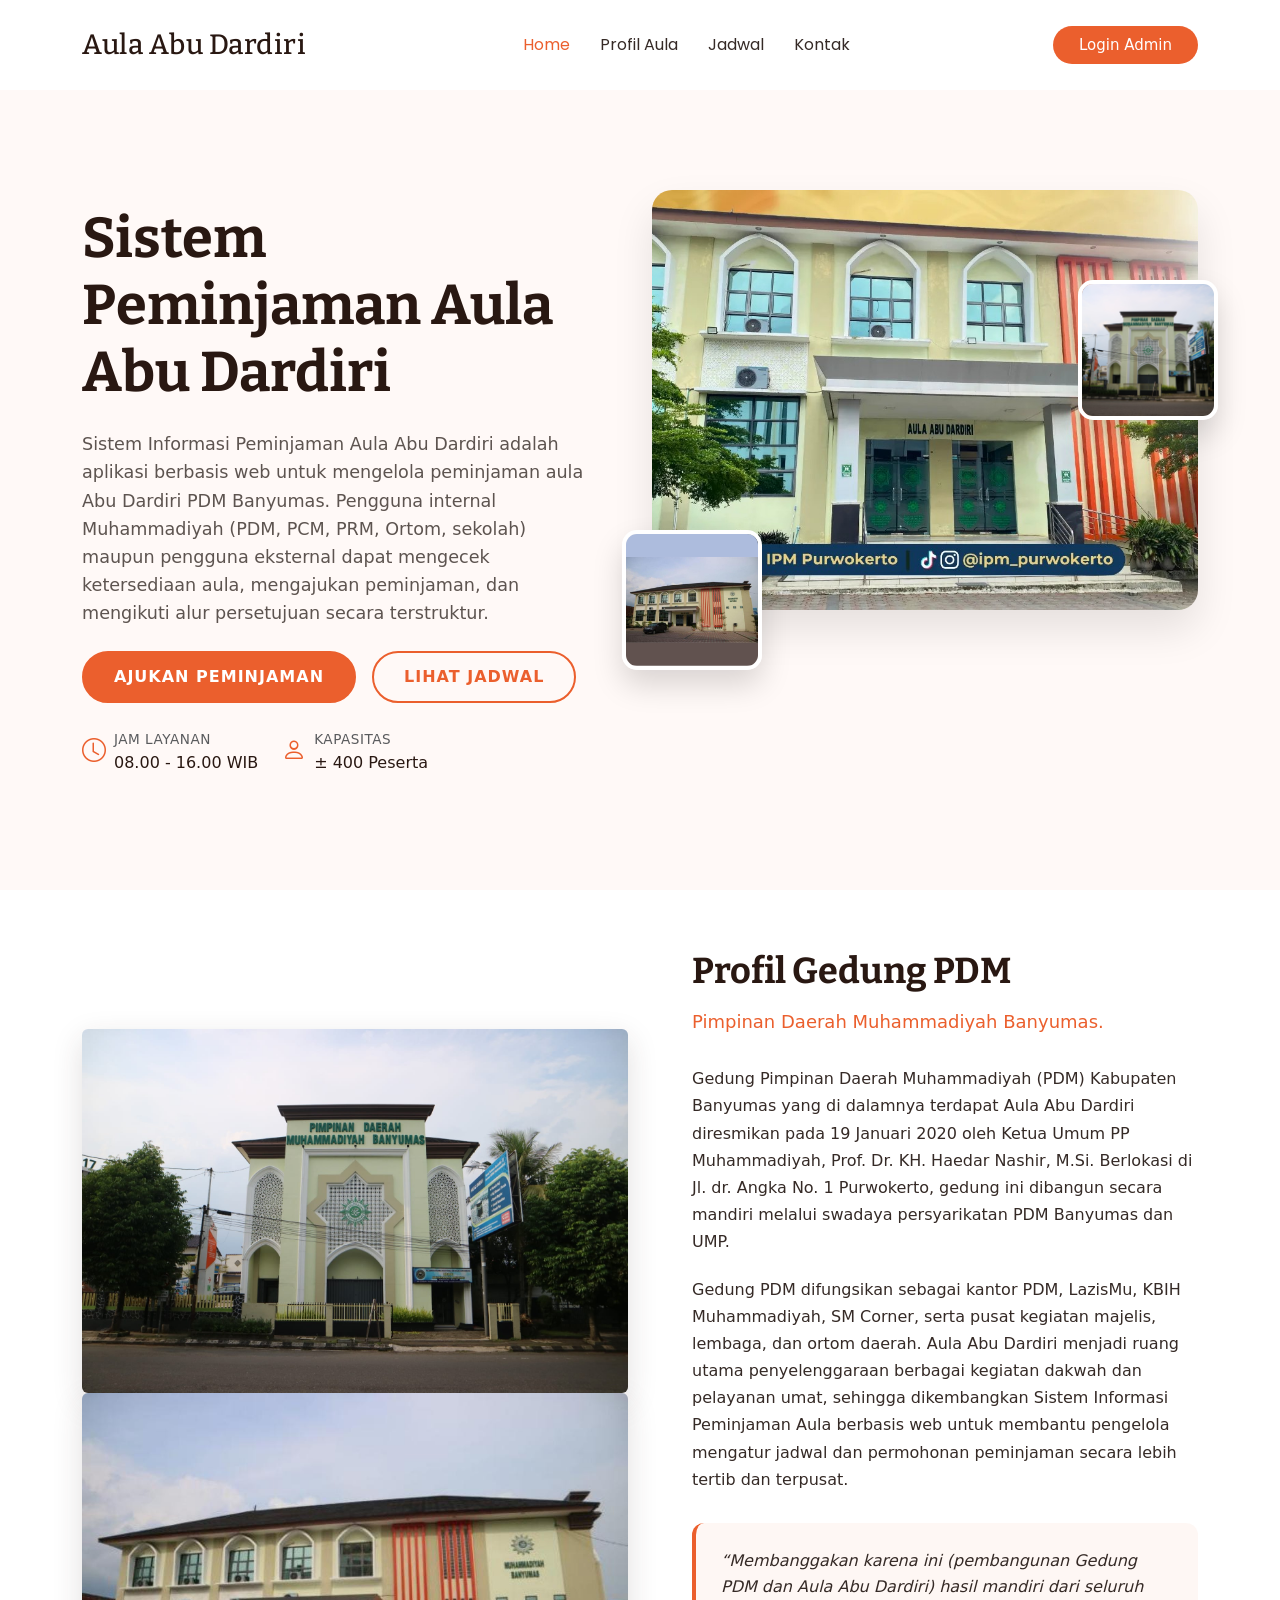
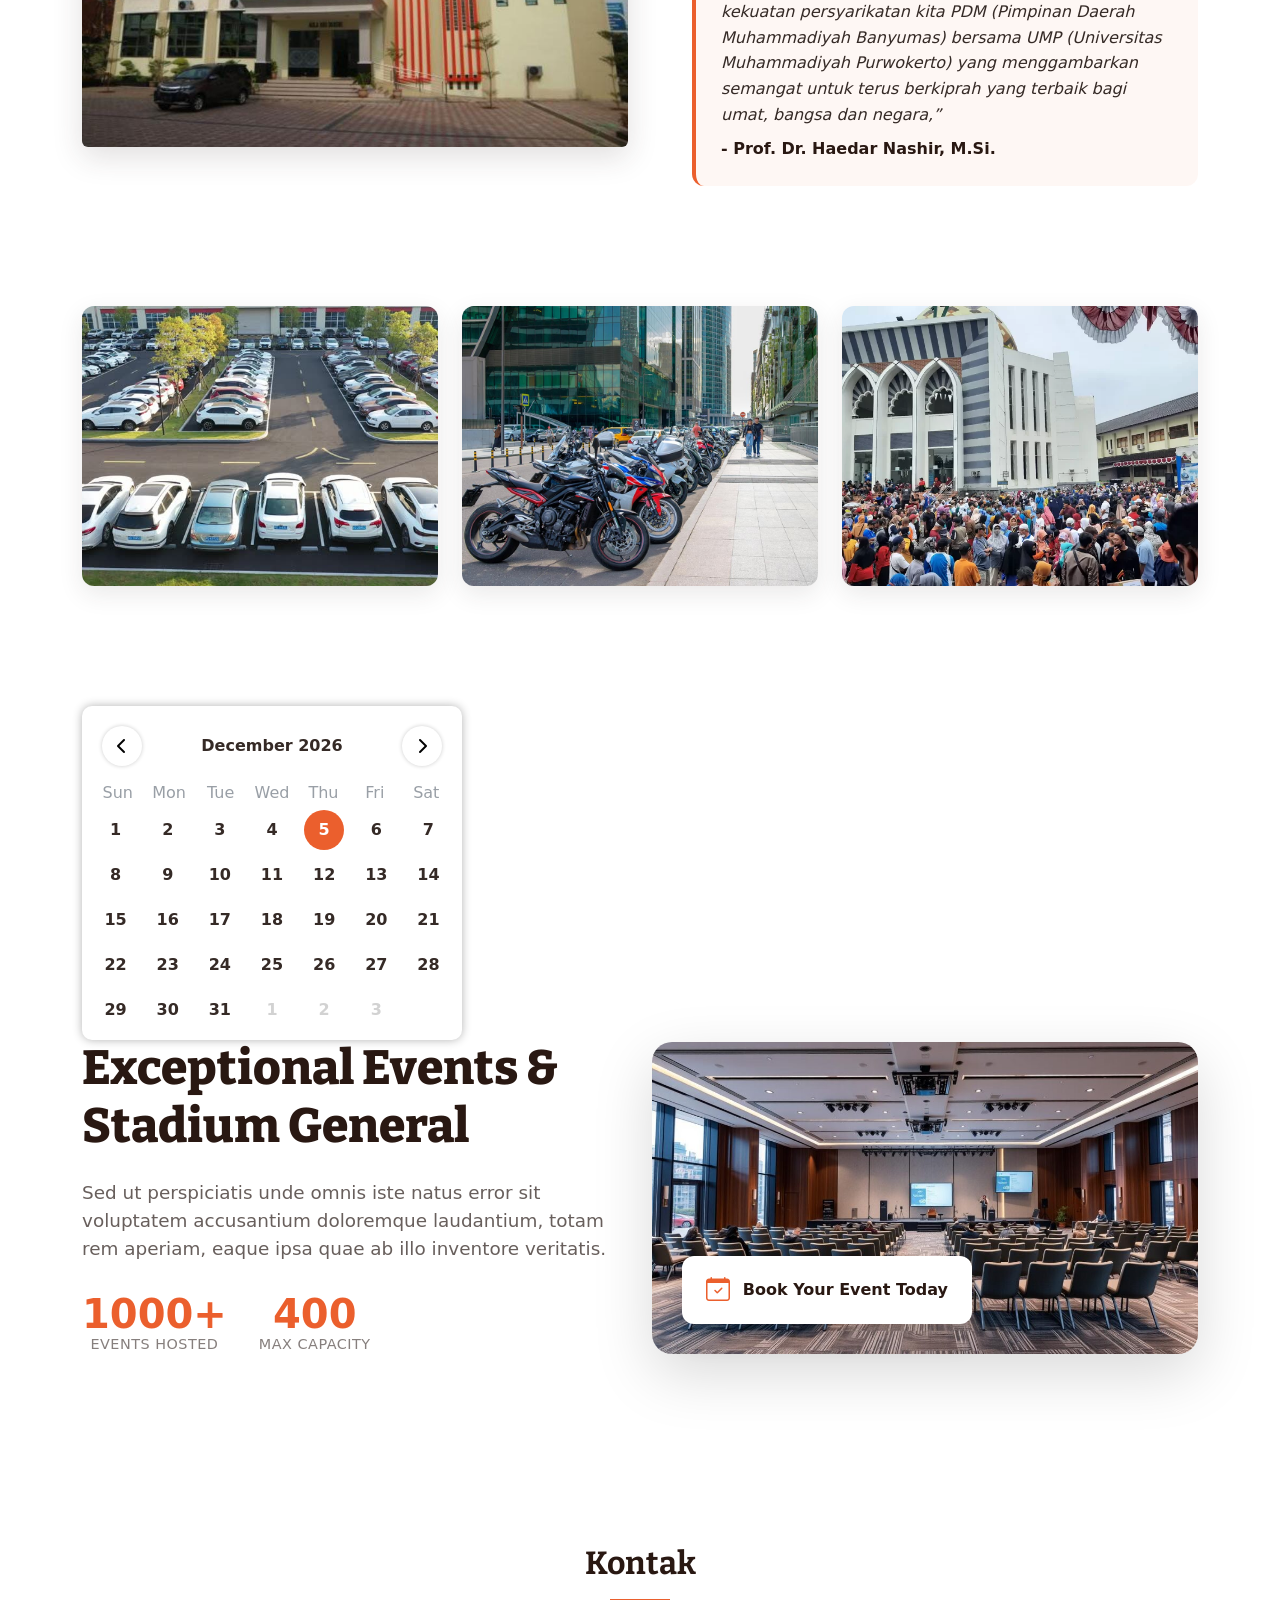
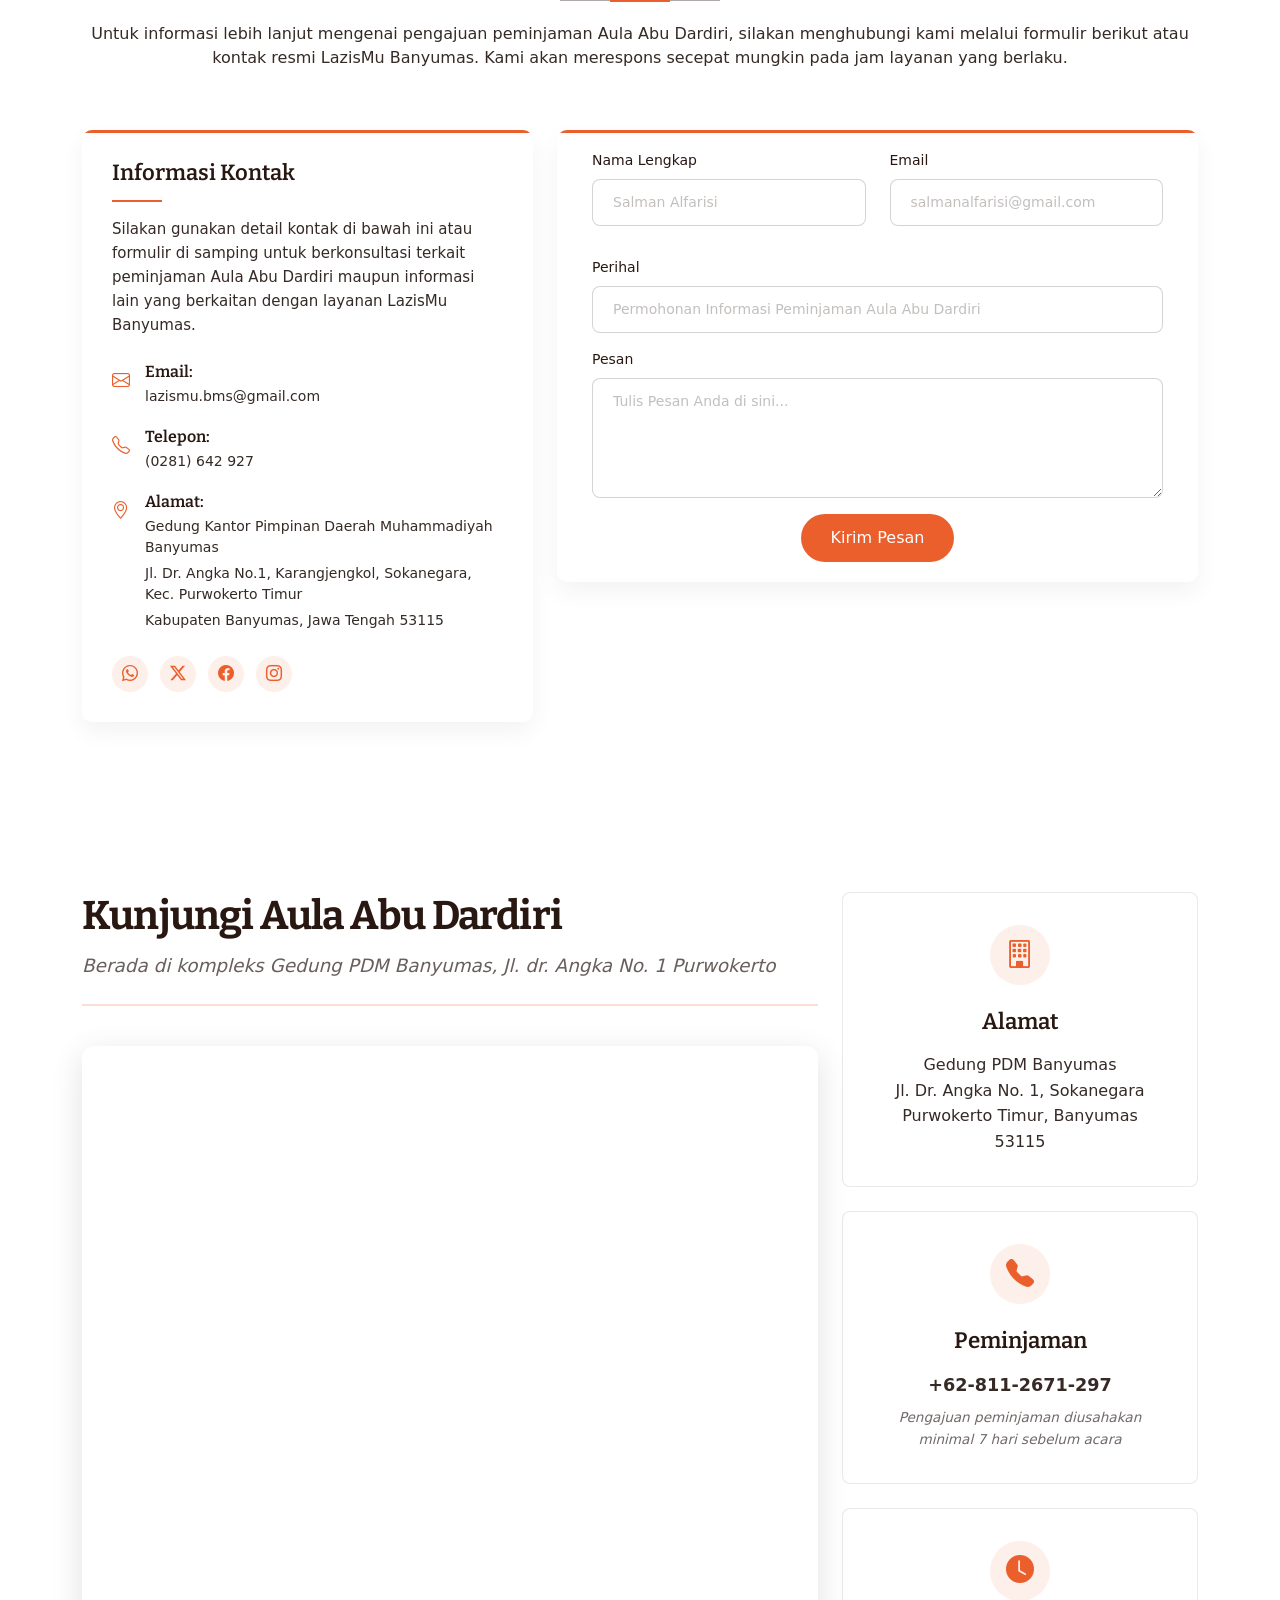
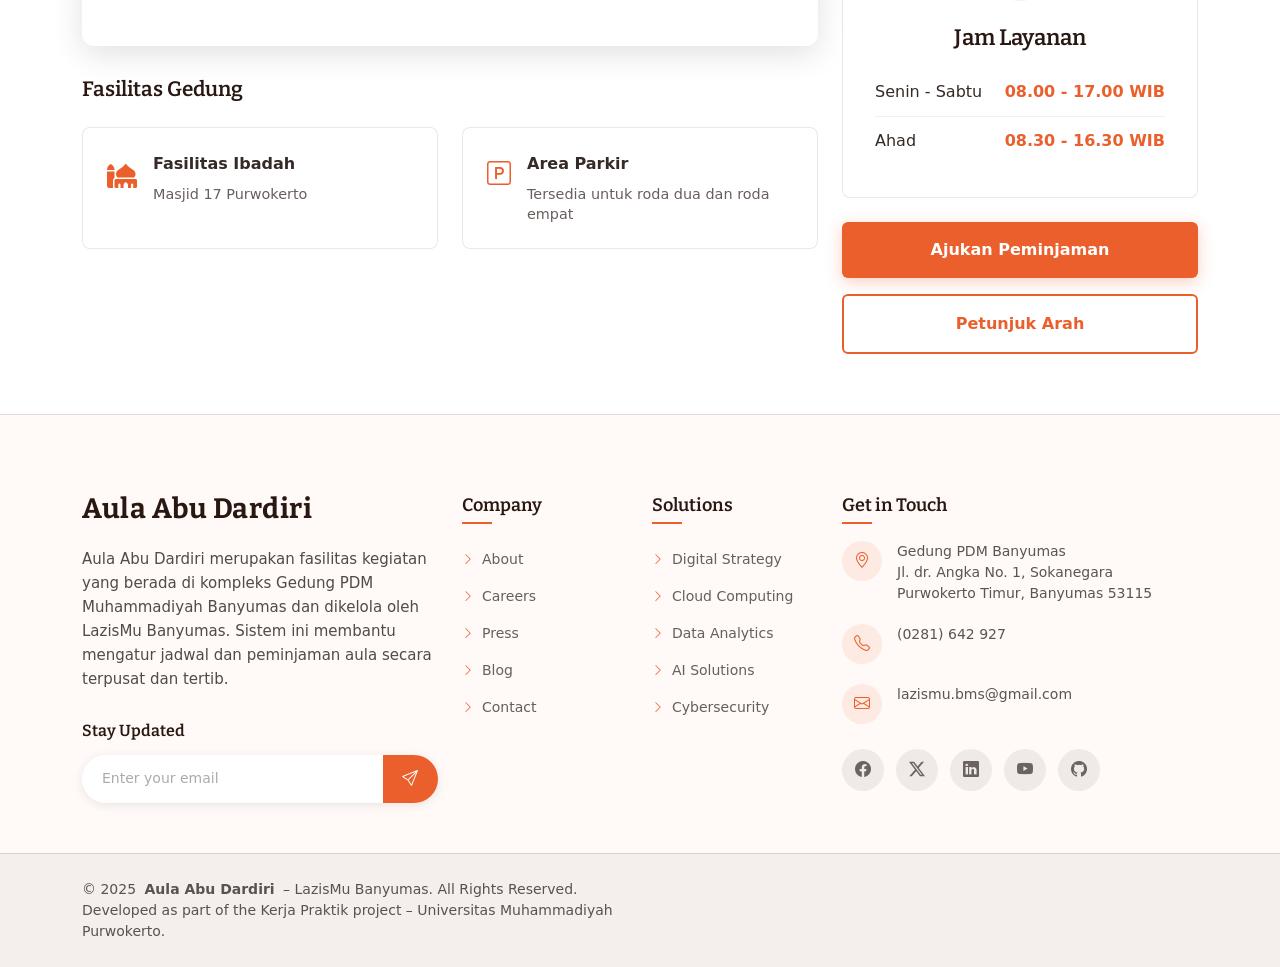
==== commit 82db3e50: "Calender v1" ====
--- a/index.html
+++ b/index.html
@@ -90,7 +90,7 @@
                     <i class="bi bi-person me-2"></i>
                     <div>
                       <small class="text-muted">Kapasitas</small>
-                      <div class="fw-medium">± 500 Peserta</div>
+                      <div class="fw-medium">± 400 Peserta</div>
                     </div>
                   </div>
                 </div>
@@ -208,18 +208,39 @@
 
       <div class="container" data-aos="fade-up" data-aos-delay="100">
 
+        <div class="calendar">
+          <div class="header">
+            <button id="prevBtn">
+              <i class="fa-solid fa-chevron-left"></i>
+            </button>
+            <div class="monthYear" id="monthYear"></div>
+            <button id="nextBtn">
+              <i class="fa-solid fa-chevron-right"></i>
+            </button>
+          </div>
+          <div class="days">
+            <div class="day">Sun</div>
+            <div class="day">Mon</div>
+            <div class="day">Tue</div>
+            <div class="day">Wed</div>
+            <div class="day">Thu</div>
+            <div class="day">Fri</div>
+            <div class="day">Sat</div>
+          </div>
+          <div class="dates" id="dates"></div>
+        </div>
         <div class="row align-items-center mb-5">
           <div class="col-lg-6" data-aos="fade-right" data-aos-delay="150">
             <div class="event-hero-content">
-              <h2>Exceptional Events &amp; Private Dining</h2>
+              <h2>Exceptional Events &amp; Stadium General</h2>
               <p>Sed ut perspiciatis unde omnis iste natus error sit voluptatem accusantium doloremque laudantium, totam rem aperiam, eaque ipsa quae ab illo inventore veritatis.</p>
               <div class="event-stats">
                 <div class="stat-item">
-                  <span class="stat-number">500+</span>
+                  <span class="stat-number">1000+</span>
                   <span class="stat-label">Events Hosted</span>
                 </div>
                 <div class="stat-item">
-                  <span class="stat-number">200</span>
+                  <span class="stat-number">400</span>
                   <span class="stat-label">Max Capacity</span>
                 </div>
               </div>
@@ -235,8 +256,9 @@
             </div>
           </div>
         </div>
-
-      </div>
+ 
+      </div>
+
 
     </section><!-- /Events Section -->
 
@@ -486,7 +508,7 @@
                 <i class="bi bi-geo-alt"></i>
               </div>
               <div class="contact-info">
-                <p>2847 Maple Avenue<br>Los Angeles, CA 90210<br>United States</p>
+                <p>Gedung PDM Banyumas<br>Jl. dr. Angka No. 1, Sokanegara<br>Purwokerto Timur, Banyumas 53115</p>
               </div>
             </div>
 
@@ -495,7 +517,7 @@
                 <i class="bi bi-telephone"></i>
               </div>
               <div class="contact-info">
-                <p>+1 (555) 987-6543</p>
+                <p>(0281) 642 927</p>
               </div>
             </div>
 
@@ -504,7 +526,7 @@
                 <i class="bi bi-envelope"></i>
               </div>
               <div class="contact-info">
-                <p>contact@example.com</p>
+                <p>lazismu.bms@gmail.com</p>
               </div>
             </div>
 
--- a/assets/css/main.css
+++ b/assets/css/main.css
@@ -2952,6 +2952,88 @@
   }
 }
 
+.calendar {
+  width: 380px;
+  height: auto;
+  display: flex;
+  flex-direction: column;
+  padding: 10px;
+  background: #fff;
+  border-radius: 10px;
+  box-shadow: 0 0 10px rgba(0,0,0,0.3);
+}
+
+.calendar .header {
+  display: flex;
+  justify-content: space-between;
+  align-items: center;
+  padding: 10px;
+}
+
+.calendar .monthYear {
+  text-align: center;
+  font-weight: 600;
+  width: 150px;
+}
+
+.calendar .header button {
+  display: flex;
+  align-items: center;
+  justify-content: center;
+  border: none;
+  border-radius: 50%;
+  background: #fff;
+  cursor: pointer;
+  width: 40px;
+  height: 40px;
+  box-shadow: 0 0 4px rgba(0, 0, 0, 0.2);
+}
+
+.calendar .days {
+  display: grid;
+  grid-template-columns: repeat(7, 1fr);
+}
+
+.calendar .day {
+  text-align: center;
+  padding: 5px;
+  color: #999fa6;
+  font-weight: 500;
+}
+
+.calendar .dates {
+  display: grid;
+  grid-template-columns: repeat(7, 1fr);
+  gap: 5px;
+}
+
+.calendar .date {
+  display: flex;
+  align-items: center;
+  justify-content: center;
+  text-align: center;
+  padding: 10px;
+  margin: auto;
+  cursor: pointer;font-weight: 600;
+  border-radius: 50%;
+  width: 40px;
+  height: 40px;
+  transition: 0.2s;
+}
+
+.calendar .date:hover, .date.active {
+  background: var(--accent-color);
+  color: #fff;
+}
+
+.calendar .date.inactive {
+  color: #d2d2d2;
+}
+
+.calendar .date.inactive:hover {
+  color: #fff;
+}
+
 /*--------------------------------------------------------------
 # Gallery Section
 --------------------------------------------------------------*/
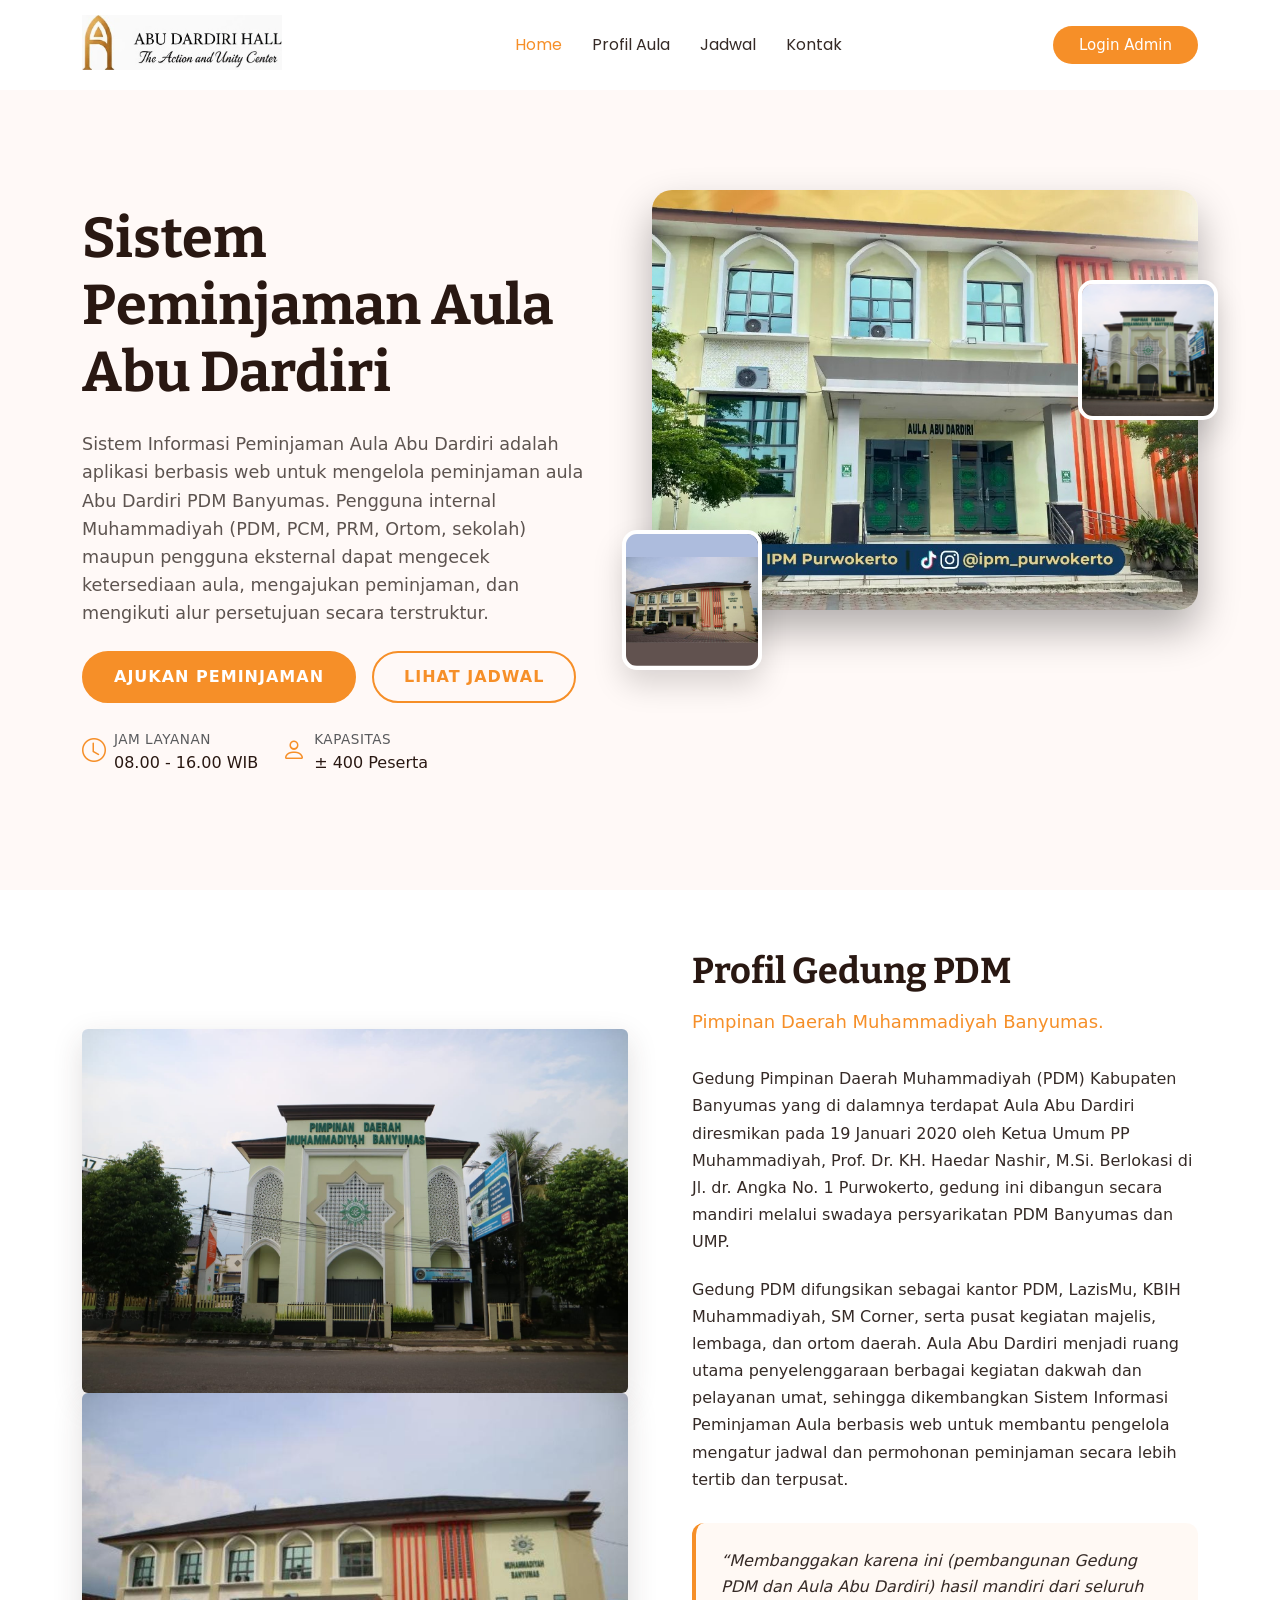
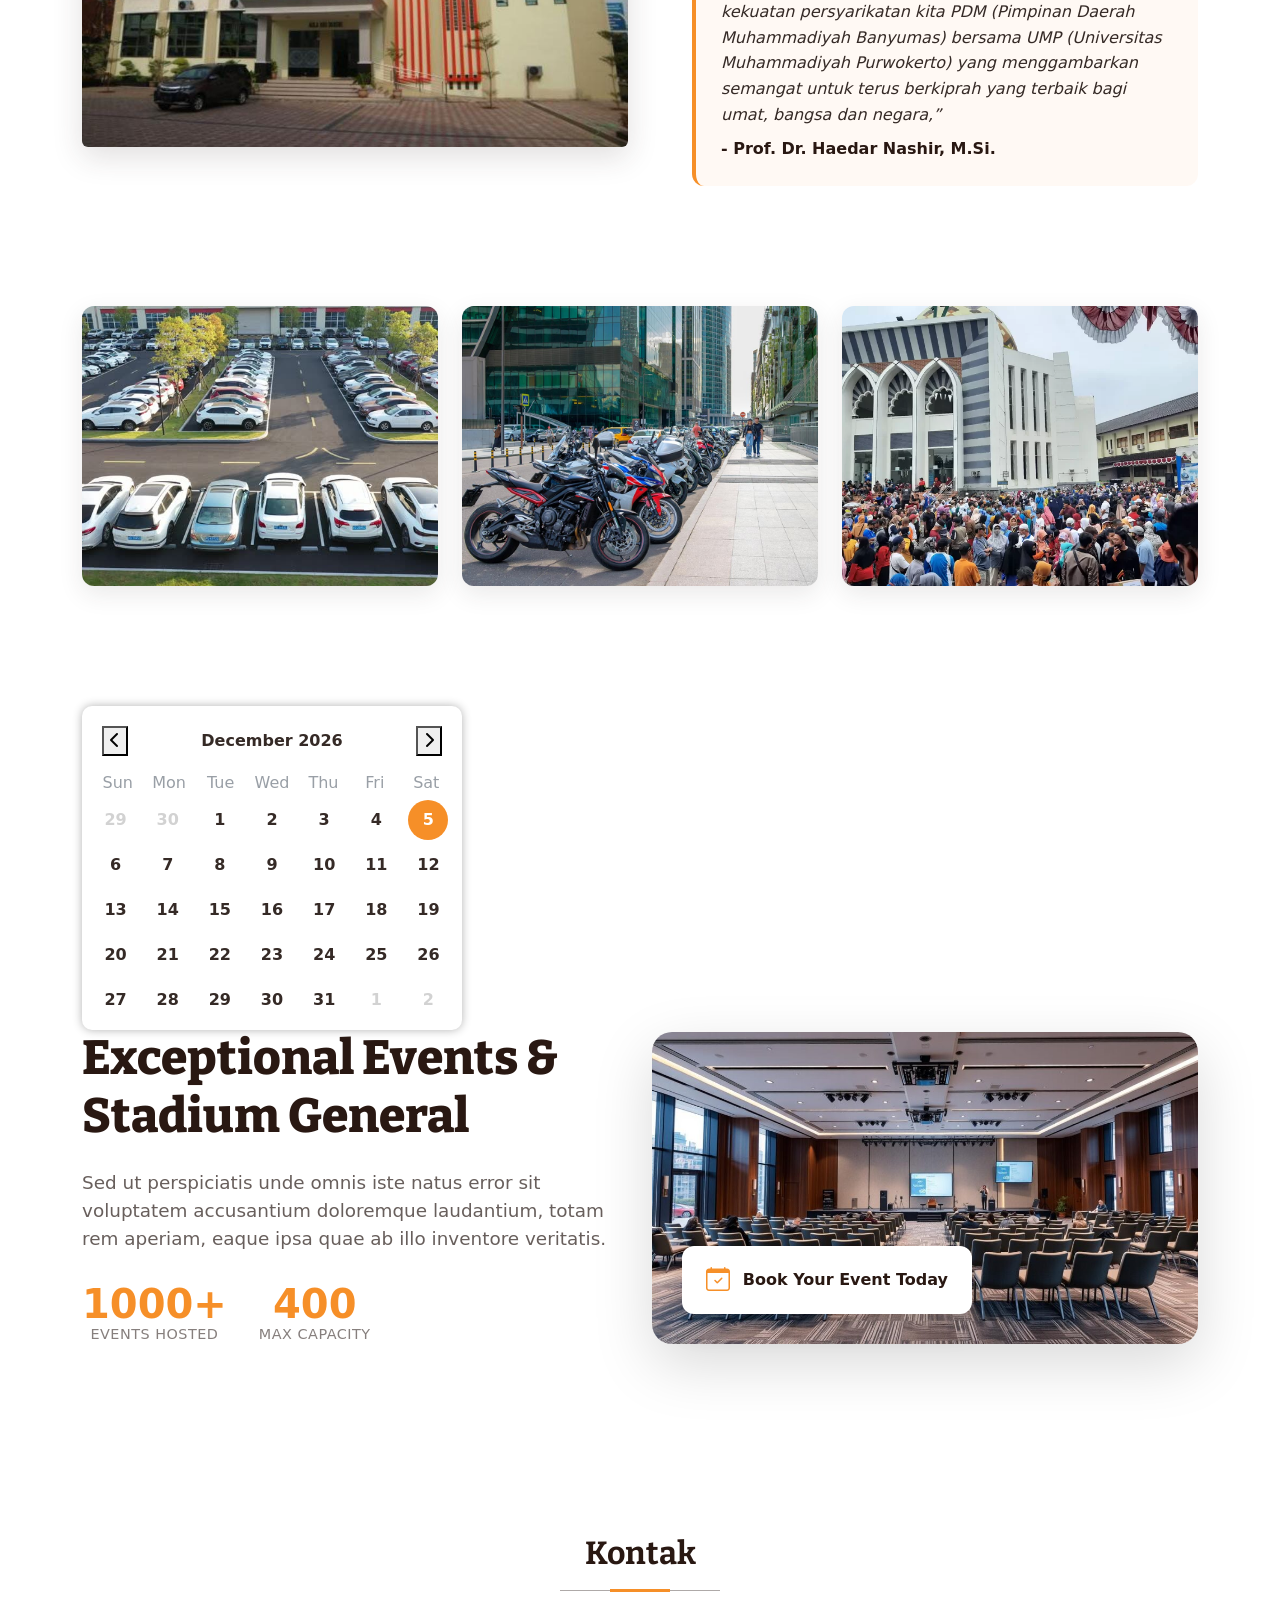
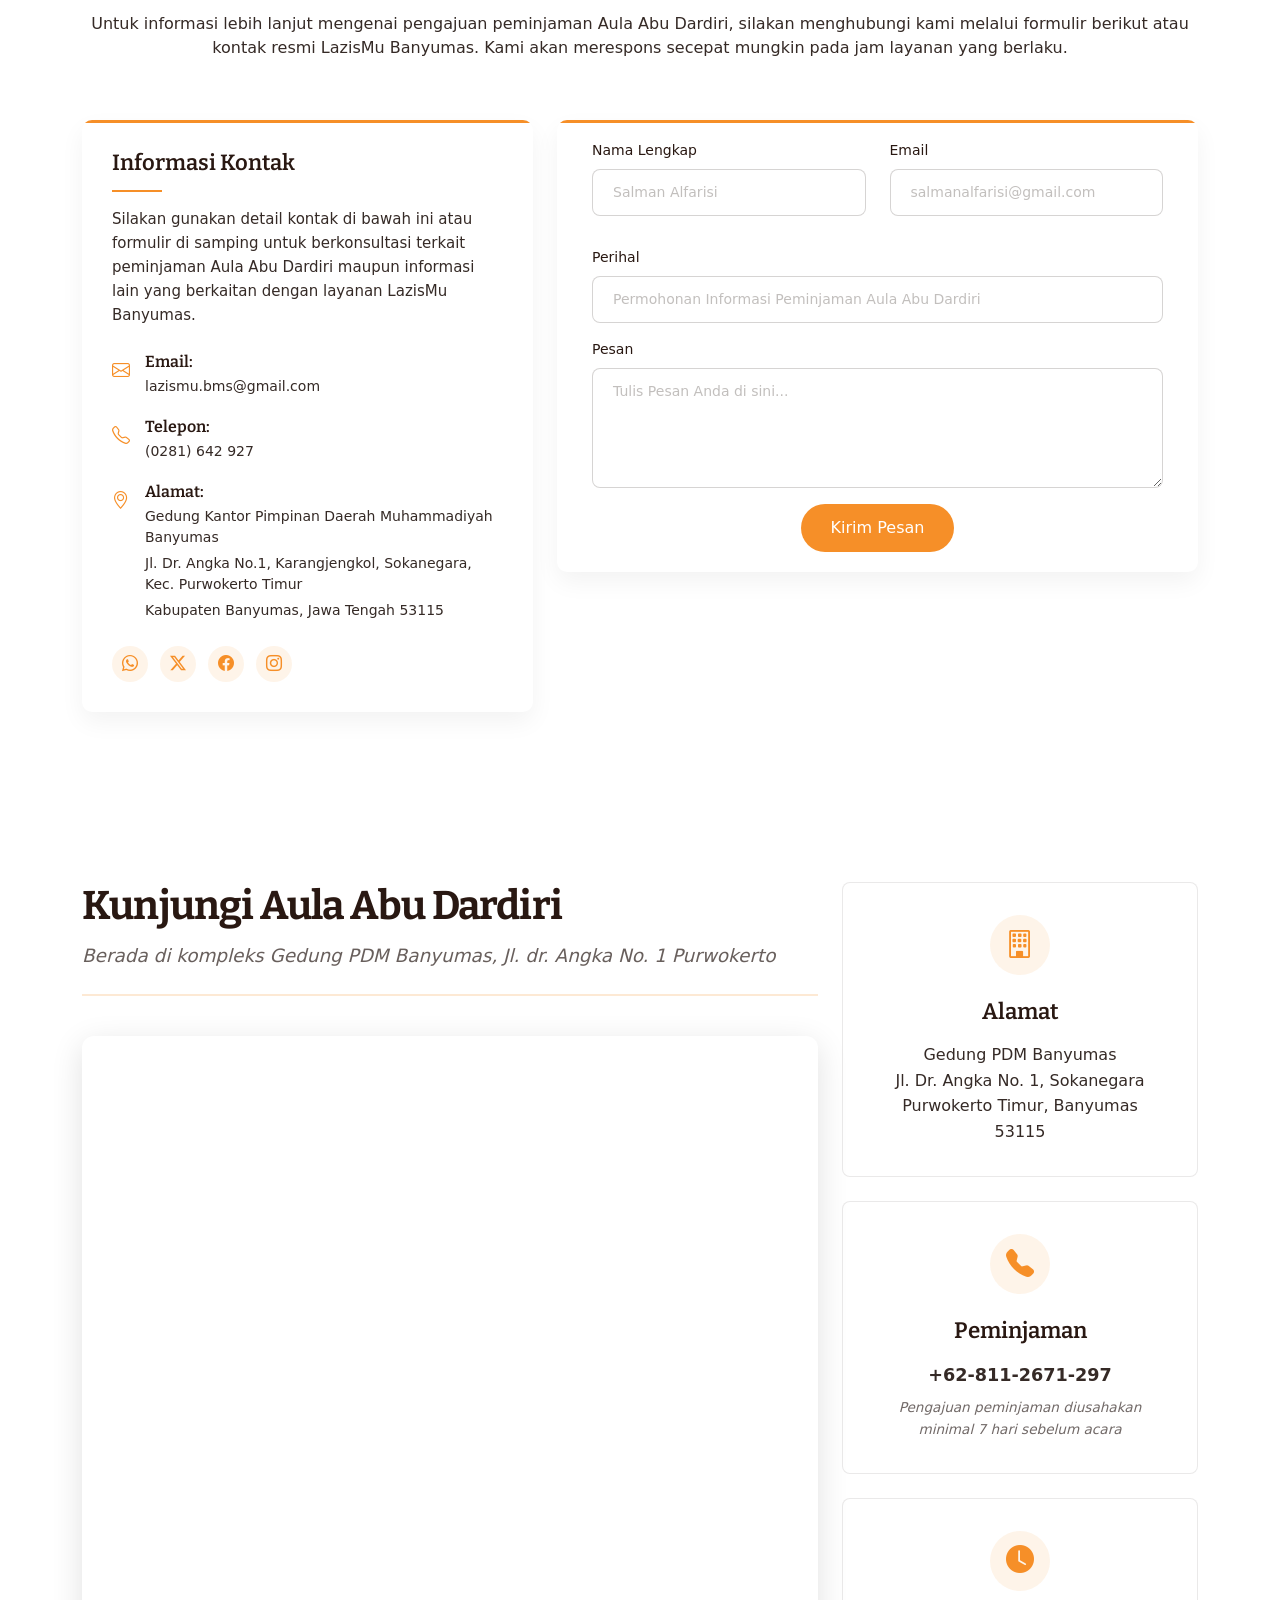
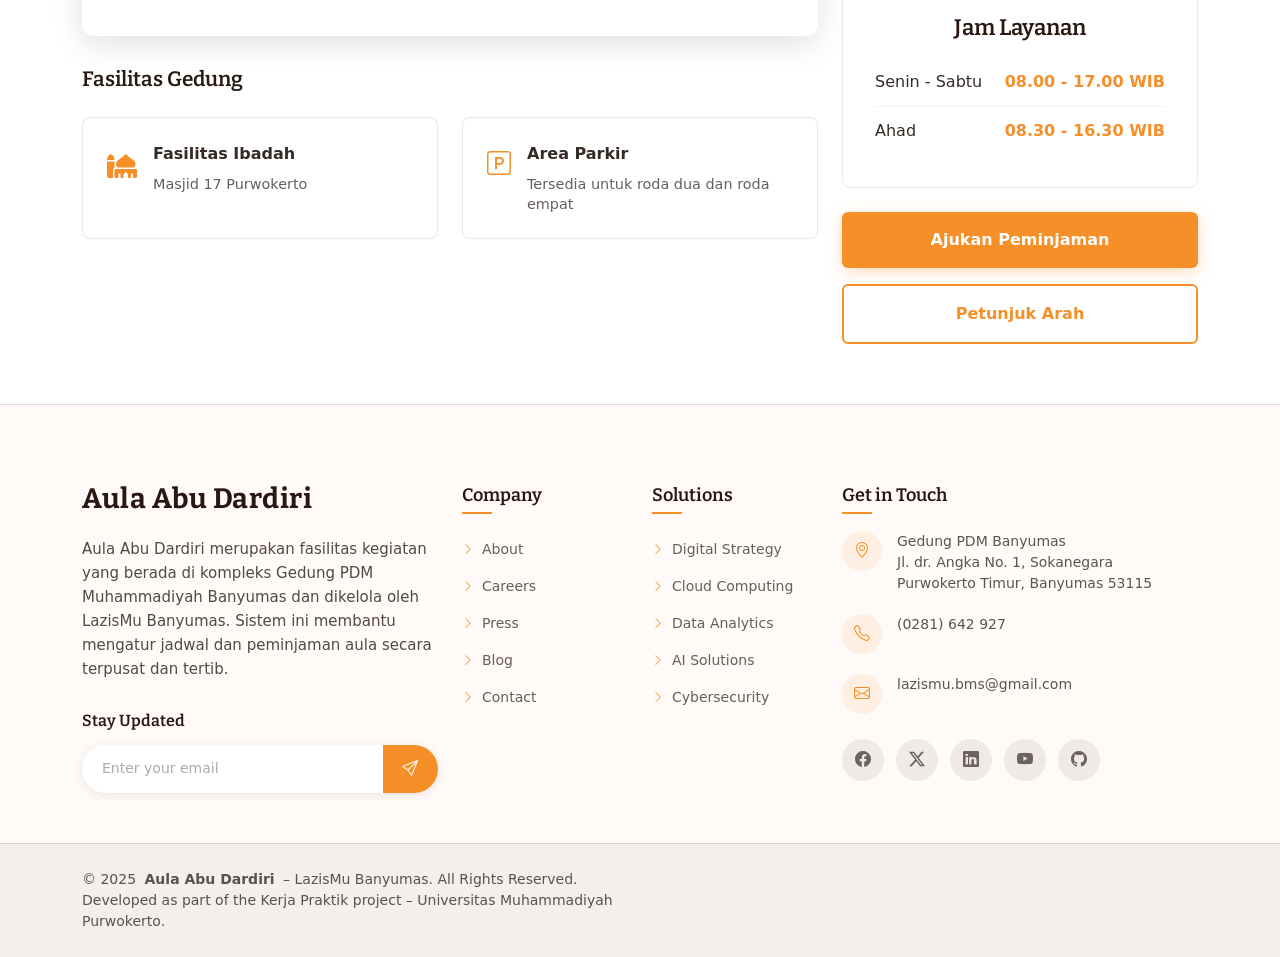
==== commit 589fa888: "Belum beberes" ====
--- a/index.html
+++ b/index.html
@@ -4,12 +4,12 @@
 <head>
   <meta charset="utf-8">
   <meta content="width=device-width, initial-scale=1.0" name="viewport">
-  <title>Index - Savora Bootstrap Template</title>
+  <title>Abu Dardiri Hall - Booking System</title>
   <meta name="description" content="">
   <meta name="keywords" content="">
 
   <!-- Favicons -->
-  <link href="assets/img/favicon.png" rel="icon">
+  <link href="assets/img/restaurant/Abu Dardiri Hall.png" rel="icon">
   <link href="assets/img/apple-touch-icon.png" rel="apple-touch-icon">
 
   <!-- Fonts -->
@@ -38,7 +38,7 @@
       <a href="index.html" class="logo d-flex align-items-center me-auto me-xl-0">
         <!-- Uncomment the line below if you also wish to use an image logo -->
         <!-- <img src="assets/img/logo.webp" alt=""> -->
-        <h1 class="sitename">Aula Abu Dardiri</h1>
+        <img src="assets/img/restaurant/Logo.jpeg" alt="">
       </a>
 
       <nav id="navmenu" class="navmenu">
@@ -74,7 +74,7 @@
                 ketersediaan aula, mengajukan peminjaman, dan mengikuti alur persetujuan secara terstruktur.</p>
 
                 <div class="hero-actions d-flex flex-wrap gap-3 mb-4">
-                  <a href="#book-a-table" class="btn btn-primary">Ajukan Peminjaman</a>
+                  <a href="form_peminjaman.html" class="btn btn-primary">Ajukan Peminjaman</a>
                   <a href="#menu" class="btn btn-outline">Lihat Jadwal</a>
                 </div>
 
@@ -209,7 +209,7 @@
       <div class="container" data-aos="fade-up" data-aos-delay="100">
 
         <div class="calendar">
-          <div class="header">
+          <div class="calendar-header">
             <button id="prevBtn">
               <i class="fa-solid fa-chevron-left"></i>
             </button>
@@ -432,7 +432,7 @@
               </div>
 
               <div class="action-buttons" data-aos="fade-up" data-aos-delay="550">
-                <a href="#book-a-table" class="btn-primary">Ajukan Peminjaman</a>
+                <a href="form_peminjaman.html" class="btn-primary">Ajukan Peminjaman</a>
                 <a href="https://www.google.com/maps/dir/?api=1&destination=-7.4159302,109.2316582" class="btn-secondary">Petunjuk Arah</a>
               </div>
             </div>
--- a/assets/css/main.css
+++ b/assets/css/main.css
@@ -11,7 +11,7 @@
   --background-color: #ffffff; /* Background color for the entire website, including individual sections */
   --default-color: #352a26; /* Default color used for the majority of the text content across the entire website */
   --heading-color: #291812; /* Color for headings, subheadings and title throughout the website */
-  --accent-color: #eb5f2d; /* Accent color that represents your brand on the website. It's used for buttons, links, and other elements that need to stand out */
+  --accent-color: #f68f28; /* Accent color that represents your brand on the website. It's used for buttons, links, and other elements that need to stand out */
   --surface-color: #ffffff; /* The surface color is used as a background of boxed elements within sections, such as cards, icon boxes, or other elements that require a visual separation from the global background. */
   --contrast-color: #ffffff; /* Contrast color for text, ensuring readability against backgrounds of accent, heading, or default colors. */
 }
@@ -19,11 +19,11 @@
 /* Nav Menu Colors - The following color variables are used specifically for the navigation menu. They are separate from the global colors to allow for more customization options */
 :root {
   --nav-color: #352a26;  /* The default color of the main navmenu links */
-  --nav-hover-color: #eb5f2d; /* Applied to main navmenu links when they are hovered over or active */
+  --nav-hover-color: #f68f28; /* Applied to main navmenu links when they are hovered over or active */
   --nav-mobile-background-color: #ffffff; /* Used as the background color for mobile navigation menu */
   --nav-dropdown-background-color: #ffffff; /* Used as the background color for dropdown items that appear when hovering over primary navigation items */
   --nav-dropdown-color: #352a26; /* Used for navigation links of the dropdown items in the navigation menu. */
-  --nav-dropdown-hover-color: #eb5f2d; /* Similar to --nav-hover-color, this color is applied to dropdown navigation links when they are hovered over. */
+  --nav-dropdown-hover-color: #f68f28; /* Similar to --nav-hover-color, this color is applied to dropdown navigation links when they are hovered over. */
 }
 
 /* Color Presets - These classes override global colors when applied to any section or element, providing reuse of the sam color scheme. */
@@ -75,7 +75,8 @@
   font-family: var(--heading-font);
 }
 
-/* PHP Email Form Messages
+/*------------------------------
+# PHP Email Form Messages
 ------------------------------*/
 .php-email-form .error-message {
   display: none;
@@ -139,12 +140,15 @@
 }
 
 .header .logo {
-  line-height: 1;
+  line-height: 2;
 }
 
 .header .logo img {
-  max-height: 36px;
+  max-height: 75px;
   margin-right: 8px;
+  margin-bottom: 5px;
+  width: 200px;
+  object-fit: cover;
 }
 
 .header .logo i {
@@ -1049,7 +1053,7 @@
   height: 70%;
   border-radius: 20px;
   overflow: hidden;
-  box-shadow: 0 20px 40px rgba(0, 0, 0, 0.1);
+  box-shadow: 0 20px 40px rgba(0, 0, 0, 0.3);
 }
 
 .hero .hero-images .main-image img {
@@ -1375,956 +1379,6 @@
 }
 
 /*--------------------------------------------------------------
-# Menu Section
---------------------------------------------------------------*/
-.menu .menu-filters {
-  margin-bottom: 50px;
-}
-
-.menu .menu-filters .nav-pills {
-  gap: 20px;
-}
-
-.menu .menu-filters .nav-pills .nav-link {
-  background-color: transparent;
-  color: var(--default-color);
-  border: 2px solid color-mix(in srgb, var(--default-color), transparent 85%);
-  border-radius: 50px;
-  padding: 12px 30px;
-  font-weight: 600;
-  font-size: 15px;
-  transition: all 0.3s ease;
-  display: flex;
-  align-items: center;
-}
-
-.menu .menu-filters .nav-pills .nav-link i {
-  font-size: 18px;
-}
-
-.menu .menu-filters .nav-pills .nav-link:hover {
-  background-color: var(--accent-color);
-  color: var(--contrast-color);
-  border-color: var(--accent-color);
-  transform: translateY(-3px);
-  box-shadow: 0 8px 30px color-mix(in srgb, var(--accent-color), transparent 70%);
-}
-
-.menu .menu-filters .nav-pills .nav-link.active {
-  background-color: var(--accent-color);
-  color: var(--contrast-color);
-  border-color: var(--accent-color);
-  box-shadow: 0 5px 20px color-mix(in srgb, var(--accent-color), transparent 60%);
-}
-
-@media (max-width: 768px) {
-  .menu .menu-filters .nav-pills {
-    flex-direction: column;
-    align-items: center;
-    gap: 15px;
-  }
-
-  .menu .menu-filters .nav-pills .nav-link {
-    width: 200px;
-    justify-content: center;
-  }
-}
-
-.menu .menu-item {
-  background-color: var(--surface-color);
-  border-radius: 20px;
-  overflow: hidden;
-  box-shadow: 0 5px 30px color-mix(in srgb, var(--default-color), transparent 85%);
-  transition: all 0.3s ease;
-  height: 100%;
-  display: flex;
-  flex-direction: column;
-}
-
-.menu .menu-item:hover {
-  transform: translateY(-10px);
-  box-shadow: 0 15px 50px color-mix(in srgb, var(--default-color), transparent 70%);
-}
-
-.menu .menu-item .menu-item-image {
-  position: relative;
-  overflow: hidden;
-  height: 250px;
-}
-
-.menu .menu-item .menu-item-image img {
-  width: 100%;
-  height: 100%;
-  object-fit: cover;
-  transition: transform 0.3s ease;
-}
-
-.menu .menu-item .menu-item-image:hover img {
-  transform: scale(1.1);
-}
-
-.menu .menu-item .menu-item-image .special-badge {
-  position: absolute;
-  top: 15px;
-  left: 15px;
-  background: linear-gradient(135deg, var(--accent-color), color-mix(in srgb, var(--accent-color), #ff6b6b 30%));
-  color: var(--contrast-color);
-  padding: 8px 16px;
-  border-radius: 25px;
-  font-size: 12px;
-  font-weight: 700;
-  text-transform: uppercase;
-  letter-spacing: 0.5px;
-  box-shadow: 0 4px 15px color-mix(in srgb, var(--accent-color), transparent 50%);
-}
-
-.menu .menu-item .menu-item-content {
-  padding: 25px;
-  flex-grow: 1;
-  display: flex;
-  flex-direction: column;
-}
-
-.menu .menu-item .menu-item-content .menu-item-header {
-  display: flex;
-  justify-content: space-between;
-  align-items: flex-start;
-  margin-bottom: 15px;
-}
-
-.menu .menu-item .menu-item-content .menu-item-header h4 {
-  color: var(--heading-color);
-  font-size: 20px;
-  font-weight: 700;
-  margin: 0;
-  flex-grow: 1;
-  margin-right: 15px;
-  line-height: 1.3;
-}
-
-.menu .menu-item .menu-item-content .menu-item-header .dietary-tags {
-  display: flex;
-  gap: 8px;
-  flex-shrink: 0;
-}
-
-.menu .menu-item .menu-item-content .menu-item-header .dietary-tags .tag {
-  width: 35px;
-  height: 35px;
-  border-radius: 50%;
-  display: flex;
-  align-items: center;
-  justify-content: center;
-  font-size: 14px;
-}
-
-.menu .menu-item .menu-item-content .menu-item-header .dietary-tags .tag.spicy {
-  background-color: #ff6b6b;
-  color: white;
-}
-
-.menu .menu-item .menu-item-content .menu-item-header .dietary-tags .tag.vegetarian {
-  background-color: #51cf66;
-  color: white;
-}
-
-.menu .menu-item .menu-item-content .menu-item-header .dietary-tags .tag.vegan {
-  background-color: #69db7c;
-  color: white;
-}
-
-.menu .menu-item .menu-item-content .menu-item-header .dietary-tags .tag.gluten-free {
-  background-color: #74c0fc;
-  color: white;
-}
-
-.menu .menu-item .menu-item-content .menu-item-header .dietary-tags .tag.premium {
-  background-color: #ffd43b;
-  color: var(--heading-color);
-}
-
-.menu .menu-item .menu-item-content p {
-  color: color-mix(in srgb, var(--default-color), transparent 30%);
-  font-size: 14px;
-  line-height: 1.6;
-  margin-bottom: 20px;
-  flex-grow: 1;
-}
-
-.menu .menu-item .menu-item-content .menu-item-footer {
-  margin-top: auto;
-}
-
-.menu .menu-item .menu-item-content .menu-item-footer .price {
-  font-size: 24px;
-  font-weight: 800;
-  color: var(--accent-color);
-  display: block;
-  text-align: right;
-}
-
-.menu .btn-download {
-  background: linear-gradient(135deg, var(--accent-color), color-mix(in srgb, var(--accent-color), transparent 30%));
-  color: var(--contrast-color);
-  border: none;
-  padding: 15px 40px;
-  border-radius: 50px;
-  font-weight: 600;
-  font-size: 16px;
-  text-decoration: none;
-  display: inline-flex;
-  align-items: center;
-  box-shadow: 0 8px 30px color-mix(in srgb, var(--accent-color), transparent 70%);
-  transition: all 0.3s ease;
-}
-
-.menu .btn-download i {
-  font-size: 18px;
-}
-
-.menu .btn-download:hover {
-  transform: translateY(-3px);
-  box-shadow: 0 15px 50px color-mix(in srgb, var(--accent-color), transparent 50%);
-  color: var(--contrast-color);
-}
-
-@media (max-width: 768px) {
-  .menu .menu-item .menu-item-content .menu-item-header {
-    flex-direction: column;
-    align-items: flex-start;
-    gap: 10px;
-  }
-
-  .menu .menu-item .menu-item-content .menu-item-header h4 {
-    margin-right: 0;
-  }
-
-  .menu .menu-item .menu-item-content .menu-item-header .dietary-tags {
-    align-self: flex-end;
-  }
-}
-
-/*--------------------------------------------------------------
-# Testimonials Section
---------------------------------------------------------------*/
-.testimonials .testimonial-grid {
-  display: grid;
-  grid-template-columns: repeat(2, 1fr);
-  gap: 2rem;
-  position: relative;
-}
-
-.testimonials .testimonial-grid::before {
-  content: "";
-  position: absolute;
-  top: 50%;
-  left: 50%;
-  transform: translate(-50%, -50%);
-  width: 200px;
-  height: 200px;
-  background-color: color-mix(in srgb, var(--accent-color), transparent 90%);
-  border-radius: 50%;
-  filter: blur(80px);
-  z-index: -1;
-}
-
-.testimonials .testimonial-item {
-  position: relative;
-}
-
-.testimonials .testimonial-item.featured .testimonial-card {
-  background-color: var(--accent-color);
-  transform: scale(1.05);
-}
-
-.testimonials .testimonial-item.featured .testimonial-card .testimonial-meta h3,
-.testimonials .testimonial-item.featured .testimonial-card .testimonial-meta h4 {
-  color: var(--contrast-color);
-}
-
-.testimonials .testimonial-item.featured .testimonial-card .company-logo i {
-  color: var(--contrast-color);
-}
-
-.testimonials .testimonial-item.featured .testimonial-card .testimonial-body p,
-.testimonials .testimonial-item.featured .testimonial-card .testimonial-body .quote-icon {
-  color: var(--contrast-color);
-}
-
-.testimonials .testimonial-card {
-  background-color: var(--surface-color);
-  border-radius: 16px;
-  padding: 2rem;
-  box-shadow: 0 10px 30px -5px rgba(0, 0, 0, 0.08);
-  transition: all 0.3s ease-in-out;
-}
-
-.testimonials .testimonial-card:hover:not(.featured .testimonial-card) {
-  transform: translateY(-5px);
-  box-shadow: 0 15px 35px -5px rgba(0, 0, 0, 0.12);
-}
-
-.testimonials .testimonial-header {
-  display: flex;
-  align-items: center;
-  gap: 1.5rem;
-  margin-bottom: 1.5rem;
-}
-
-.testimonials .testimonial-image {
-  width: 80px;
-  height: 80px;
-  border-radius: 12px;
-  overflow: hidden;
-  flex-shrink: 0;
-}
-
-.testimonials .testimonial-image img {
-  width: 100%;
-  height: 100%;
-  object-fit: cover;
-}
-
-.testimonials .testimonial-meta {
-  flex: 1;
-}
-
-.testimonials .testimonial-meta h3 {
-  font-size: 1.25rem;
-  margin-bottom: 0.5rem;
-}
-
-.testimonials .testimonial-meta h4 {
-  font-size: 0.875rem;
-  color: color-mix(in srgb, var(--heading-color), transparent 40%);
-  margin-bottom: 0.75rem;
-}
-
-.testimonials .company-logo i {
-  font-size: 1.5rem;
-  color: var(--accent-color);
-}
-
-.testimonials .testimonial-body {
-  position: relative;
-}
-
-.testimonials .testimonial-body .quote-icon {
-  color: var(--accent-color);
-  font-size: 1.25rem;
-  margin-bottom: 1rem;
-  display: block;
-}
-
-.testimonials .testimonial-body p {
-  font-size: 1rem;
-  line-height: 1.6;
-  margin: 0;
-}
-
-@media (max-width: 991.98px) {
-  .testimonials .testimonial-grid {
-    gap: 1.5rem;
-  }
-
-  .testimonials .testimonial-grid::before {
-    width: 150px;
-    height: 150px;
-  }
-
-  .testimonials .testimonial-card {
-    padding: 1.5rem;
-  }
-
-  .testimonials .testimonial-image {
-    width: 70px;
-    height: 70px;
-  }
-
-  .testimonials .testimonial-meta h3 {
-    font-size: 1.125rem;
-  }
-}
-
-@media (max-width: 767.98px) {
-  .testimonials .testimonial-grid {
-    grid-template-columns: 1fr;
-    gap: 1.25rem;
-  }
-
-  .testimonials .testimonial-item.featured .testimonial-card {
-    transform: scale(1);
-  }
-
-  .testimonials .testimonial-header {
-    gap: 1rem;
-  }
-
-  .testimonials .testimonial-image {
-    width: 60px;
-    height: 60px;
-  }
-
-  .testimonials .company-logo i {
-    font-size: 1.25rem;
-  }
-}
-
-/*--------------------------------------------------------------
-# Chefs Section
---------------------------------------------------------------*/
-.chefs .main-chef-section {
-  margin-bottom: 4rem;
-  padding: 3rem 0;
-  position: relative;
-}
-
-.chefs .main-chef-section:after {
-  content: "";
-  position: absolute;
-  top: 0;
-  right: 0;
-  width: 100px;
-  height: 100px;
-  background: linear-gradient(135deg, var(--accent-color), color-mix(in srgb, var(--accent-color), transparent 30%));
-  clip-path: polygon(0 0, 100% 0, 100% 70%, 30% 100%, 0 100%);
-  opacity: 0.1;
-}
-
-.chefs .main-chef-section .chef-content {
-  padding-right: 2rem;
-}
-
-@media (max-width: 991px) {
-  .chefs .main-chef-section .chef-content {
-    padding-right: 0;
-    margin-bottom: 3rem;
-    text-align: center;
-  }
-}
-
-.chefs .main-chef-section .chef-content .chef-badge {
-  display: inline-flex;
-  align-items: center;
-  gap: 0.5rem;
-  background: linear-gradient(135deg, var(--accent-color), color-mix(in srgb, var(--accent-color), transparent 20%));
-  color: var(--contrast-color);
-  padding: 0.75rem 1.5rem;
-  border-radius: 50px;
-  font-weight: 600;
-  font-size: 0.9rem;
-  text-transform: uppercase;
-  letter-spacing: 1px;
-  margin-bottom: 1.5rem;
-}
-
-.chefs .main-chef-section .chef-content .chef-badge i {
-  font-size: 1.1rem;
-}
-
-.chefs .main-chef-section .chef-content h2 {
-  font-size: 3rem;
-  font-weight: 800;
-  margin-bottom: 1.5rem;
-  line-height: 1.2;
-}
-
-@media (max-width: 768px) {
-  .chefs .main-chef-section .chef-content h2 {
-    font-size: 2.2rem;
-  }
-}
-
-.chefs .main-chef-section .chef-content .experience-years {
-  display: flex;
-  align-items: baseline;
-  gap: 1rem;
-  margin-bottom: 2rem;
-}
-
-@media (max-width: 991px) {
-  .chefs .main-chef-section .chef-content .experience-years {
-    justify-content: center;
-  }
-}
-
-.chefs .main-chef-section .chef-content .experience-years .number {
-  font-size: 3.5rem;
-  font-weight: 900;
-  color: var(--accent-color);
-  line-height: 1;
-}
-
-.chefs .main-chef-section .chef-content .experience-years .text {
-  font-size: 1.1rem;
-  color: var(--heading-color);
-  font-weight: 600;
-  text-transform: uppercase;
-  letter-spacing: 1px;
-}
-
-.chefs .main-chef-section .chef-content p {
-  font-size: 1.1rem;
-  line-height: 1.8;
-  margin-bottom: 2.5rem;
-  color: color-mix(in srgb, var(--default-color), transparent 20%);
-}
-
-.chefs .main-chef-section .chef-content .achievements {
-  display: flex;
-  flex-direction: column;
-  gap: 1rem;
-}
-
-.chefs .main-chef-section .chef-content .achievements .achievement-item {
-  display: flex;
-  align-items: center;
-  gap: 1rem;
-  padding: 1rem;
-  background-color: var(--surface-color);
-  border-radius: 10px;
-  border-left: 4px solid var(--accent-color);
-  transition: transform 0.3s;
-}
-
-.chefs .main-chef-section .chef-content .achievements .achievement-item:hover {
-  transform: translateX(10px);
-}
-
-.chefs .main-chef-section .chef-content .achievements .achievement-item i {
-  color: var(--accent-color);
-  font-size: 1.2rem;
-}
-
-.chefs .main-chef-section .chef-content .achievements .achievement-item span {
-  font-weight: 600;
-  color: var(--heading-color);
-}
-
-.chefs .main-chef-section .chef-image-container {
-  position: relative;
-}
-
-.chefs .main-chef-section .chef-image-container .image-frame {
-  position: relative;
-  border-radius: 20px;
-  overflow: hidden;
-  box-shadow: 0 20px 40px rgba(0, 0, 0, 0.15);
-}
-
-.chefs .main-chef-section .chef-image-container .image-frame:before {
-  content: "";
-  position: absolute;
-  top: -20px;
-  left: -20px;
-  right: 20px;
-  bottom: 20px;
-  border: 3px solid var(--accent-color);
-  border-radius: 20px;
-  z-index: -1;
-}
-
-.chefs .main-chef-section .chef-image-container .image-frame img {
-  width: 100%;
-  height: 500px;
-  object-fit: cover;
-  transition: transform 0.6s;
-}
-
-.chefs .main-chef-section .chef-image-container .image-frame:hover img {
-  transform: scale(1.05);
-}
-
-.chefs .main-chef-section .chef-image-container .image-frame .signature-overlay {
-  position: absolute;
-  bottom: 20px;
-  right: 20px;
-  background-color: var(--surface-color);
-  padding: 0.75rem 1.25rem;
-  border-radius: 10px;
-  box-shadow: 0 5px 15px rgba(0, 0, 0, 0.1);
-}
-
-.chefs .main-chef-section .chef-image-container .image-frame .signature-overlay img {
-  max-width: 120px;
-  height: auto;
-}
-
-.chefs .team-grid .team-member {
-  background-color: var(--surface-color);
-  border-radius: 15px;
-  overflow: hidden;
-  transition: transform 0.3s, box-shadow 0.3s;
-  height: 100%;
-}
-
-.chefs .team-grid .team-member:hover {
-  transform: translateY(-10px);
-  box-shadow: 0 15px 40px rgba(0, 0, 0, 0.12);
-}
-
-.chefs .team-grid .team-member:hover .overlay {
-  opacity: 1;
-  visibility: visible;
-}
-
-.chefs .team-grid .team-member:hover .member-photo img {
-  transform: scale(1.1);
-}
-
-.chefs .team-grid .team-member .member-photo {
-  position: relative;
-  overflow: hidden;
-  height: 280px;
-}
-
-.chefs .team-grid .team-member .member-photo img {
-  width: 100%;
-  height: 100%;
-  object-fit: cover;
-  transition: transform 0.5s;
-}
-
-.chefs .team-grid .team-member .member-photo .overlay {
-  position: absolute;
-  top: 0;
-  left: 0;
-  right: 0;
-  bottom: 0;
-  background: linear-gradient(135deg, rgba(54, 144, 231, 0.9), rgba(54, 144, 231, 0.7));
-  display: flex;
-  align-items: center;
-  justify-content: center;
-  opacity: 0;
-  visibility: hidden;
-  transition: all 0.4s;
-}
-
-.chefs .team-grid .team-member .member-photo .overlay .social-icons {
-  display: flex;
-  gap: 1rem;
-}
-
-.chefs .team-grid .team-member .member-photo .overlay .social-icons a {
-  width: 45px;
-  height: 45px;
-  background-color: var(--surface-color);
-  color: var(--accent-color);
-  display: flex;
-  align-items: center;
-  justify-content: center;
-  border-radius: 50%;
-  transition: all 0.3s;
-}
-
-.chefs .team-grid .team-member .member-photo .overlay .social-icons a:hover {
-  background-color: var(--accent-color);
-  color: var(--contrast-color);
-  transform: translateY(-3px);
-}
-
-.chefs .team-grid .team-member .member-photo .overlay .social-icons a i {
-  font-size: 1.1rem;
-}
-
-.chefs .team-grid .team-member .member-info {
-  padding: 2rem 1.5rem;
-  text-align: center;
-}
-
-.chefs .team-grid .team-member .member-info h4 {
-  font-size: 1.3rem;
-  font-weight: 700;
-  margin-bottom: 0.5rem;
-  color: var(--heading-color);
-}
-
-.chefs .team-grid .team-member .member-info .position {
-  color: var(--accent-color);
-  font-weight: 600;
-  font-size: 0.9rem;
-  text-transform: uppercase;
-  letter-spacing: 1px;
-  display: block;
-  margin-bottom: 1rem;
-}
-
-.chefs .team-grid .team-member .member-info p {
-  font-size: 0.95rem;
-  line-height: 1.6;
-  margin-bottom: 0;
-  color: color-mix(in srgb, var(--default-color), transparent 25%);
-}
-
-/*--------------------------------------------------------------
-# Book A Table Section
---------------------------------------------------------------*/
-.book-a-table {
-  position: relative;
-  overflow: hidden;
-}
-
-.book-a-table .content h3 {
-  font-size: 2.2rem;
-  font-weight: 700;
-  margin-bottom: 1rem;
-  color: var(--heading-color);
-}
-
-.book-a-table .content h4 {
-  font-size: 1.8rem;
-  font-weight: 600;
-  margin-bottom: 1.5rem;
-  color: var(--heading-color);
-}
-
-.book-a-table .content h5 {
-  font-size: 1.1rem;
-  font-weight: 600;
-  margin-bottom: 0.3rem;
-}
-
-.book-a-table .content .subtitle {
-  color: var(--accent-color);
-  text-transform: uppercase;
-  font-weight: 600;
-  font-size: 0.85rem;
-  letter-spacing: 1px;
-  display: block;
-  margin-bottom: 0.5rem;
-}
-
-.book-a-table .reservation-form-col {
-  position: relative;
-  z-index: 2;
-}
-
-.book-a-table .reservation-form-container {
-  background-color: var(--surface-color);
-  padding: 3.5rem;
-  box-shadow: 0 10px 30px rgba(0, 0, 0, 0.1);
-  height: 100%;
-  display: flex;
-  flex-direction: column;
-}
-
-.book-a-table .reservation-form-container .form-header {
-  margin-bottom: 2rem;
-}
-
-.book-a-table .reservation-form-container .form-header p {
-  margin-top: 1rem;
-  font-size: 0.95rem;
-  color: color-mix(in srgb, var(--default-color), transparent 30%);
-}
-
-.book-a-table .reservation-form-container form {
-  flex: 1;
-}
-
-.book-a-table .reservation-form-container form label {
-  font-size: 0.85rem;
-  font-weight: 600;
-  margin-bottom: 0.3rem;
-  color: var(--heading-color);
-  display: block;
-}
-
-.book-a-table .reservation-form-container form .form-control,
-.book-a-table .reservation-form-container form .form-select {
-  color: var(--default-color);
-  background-color: var(--background-color);
-  font-size: 0.95rem;
-  padding: 0.65rem 1rem;
-  border: 1px solid color-mix(in srgb, var(--default-color), transparent 85%);
-  border-radius: 4px;
-}
-
-.book-a-table .reservation-form-container form .form-control:focus,
-.book-a-table .reservation-form-container form .form-select:focus {
-  border-color: var(--accent-color);
-  box-shadow: 0 0 0 0.15rem color-mix(in srgb, var(--accent-color), transparent 85%);
-}
-
-.book-a-table .reservation-form-container form .form-control::placeholder,
-.book-a-table .reservation-form-container form .form-select::placeholder {
-  color: color-mix(in srgb, var(--default-color), transparent 60%);
-  font-size: 0.9rem;
-}
-
-.book-a-table .reservation-form-container form textarea.form-control {
-  resize: none;
-}
-
-.book-a-table .reservation-form-container .btn-book-table {
-  background: var(--accent-color);
-  color: var(--contrast-color);
-  border: 0;
-  padding: 14px 38px;
-  font-weight: 600;
-  font-size: 0.95rem;
-  border-radius: 4px;
-  transition: all 0.3s ease;
-  margin-top: 1rem;
-}
-
-.book-a-table .reservation-form-container .btn-book-table:hover {
-  background: color-mix(in srgb, var(--accent-color), black 15%);
-  transform: translateY(-2px);
-  box-shadow: 0 5px 15px color-mix(in srgb, var(--accent-color), transparent 75%);
-}
-
-.book-a-table .info-col {
-  position: relative;
-}
-
-.book-a-table .restaurant-info {
-  position: relative;
-  height: 100%;
-  display: flex;
-  flex-direction: column;
-}
-
-.book-a-table .restaurant-info .info-image {
-  position: relative;
-  height: 40%;
-  overflow: hidden;
-}
-
-.book-a-table .restaurant-info .info-image img {
-  width: 100%;
-  height: 100%;
-  object-fit: cover;
-}
-
-.book-a-table .restaurant-info .info-content {
-  height: 60%;
-  background-color: var(--surface-color);
-  padding: 3rem;
-  display: flex;
-  flex-direction: column;
-  justify-content: space-between;
-}
-
-.book-a-table .restaurant-info .restaurant-contact .info-item {
-  display: flex;
-  align-items: flex-start;
-  margin-bottom: 1.8rem;
-}
-
-.book-a-table .restaurant-info .restaurant-contact .info-item .icon-box {
-  width: 55px;
-  height: 55px;
-  min-width: 55px;
-  border-radius: 12px;
-  background-color: color-mix(in srgb, var(--accent-color), transparent 85%);
-  display: flex;
-  align-items: center;
-  justify-content: center;
-  margin-right: 1.2rem;
-}
-
-.book-a-table .restaurant-info .restaurant-contact .info-item .icon-box i {
-  font-size: 1.5rem;
-  color: var(--accent-color);
-}
-
-.book-a-table .restaurant-info .restaurant-contact .info-item .info-text p {
-  font-size: 0.95rem;
-  margin-bottom: 0;
-  line-height: 1.5;
-  color: color-mix(in srgb, var(--default-color), transparent 20%);
-}
-
-.book-a-table .restaurant-info .reservation-cta {
-  margin-top: 1rem;
-  text-align: left;
-}
-
-.book-a-table .restaurant-info .reservation-cta h5 {
-  margin-bottom: 0.8rem;
-}
-
-.book-a-table .restaurant-info .reservation-cta .phone-button {
-  display: inline-flex;
-  align-items: center;
-  background-color: color-mix(in srgb, var(--accent-color), transparent 92%);
-  color: var(--accent-color);
-  padding: 0.8rem 1.5rem;
-  border-radius: 4px;
-  font-weight: 600;
-  transition: all 0.3s ease;
-}
-
-.book-a-table .restaurant-info .reservation-cta .phone-button i {
-  margin-right: 0.5rem;
-  font-size: 1.1rem;
-}
-
-.book-a-table .restaurant-info .reservation-cta .phone-button:hover {
-  background-color: color-mix(in srgb, var(--accent-color), transparent 85%);
-  color: color-mix(in srgb, var(--accent-color), black 10%);
-  transform: translateY(-2px);
-}
-
-@media (max-width: 1199.98px) {
-  .book-a-table .reservation-form-container {
-    padding: 2.5rem;
-  }
-
-  .book-a-table .restaurant-info .info-content {
-    padding: 2.5rem;
-  }
-}
-
-@media (max-width: 991.98px) {
-  .book-a-table .row {
-    min-height: auto;
-  }
-
-  .book-a-table .reservation-form-container {
-    padding: 2rem;
-  }
-
-  .book-a-table .restaurant-info {
-    margin-top: 2rem;
-    height: auto;
-  }
-
-  .book-a-table .restaurant-info .info-image {
-    height: 300px;
-  }
-
-  .book-a-table .restaurant-info .info-content {
-    padding: 2rem;
-  }
-}
-
-@media (max-width: 767.98px) {
-  .book-a-table h3 {
-    font-size: 1.8rem;
-  }
-
-  .book-a-table h4 {
-    font-size: 1.5rem;
-  }
-
-  .book-a-table .reservation-form-container {
-    padding: 1.5rem;
-  }
-
-  .book-a-table .restaurant-info .info-content {
-    padding: 1.5rem;
-  }
-
-  .book-a-table .restaurant-info .restaurant-contact .info-item .icon-box {
-    width: 45px;
-    height: 45px;
-    min-width: 45px;
-  }
-}
-
-/*--------------------------------------------------------------
 # Location Section
 --------------------------------------------------------------*/
 .location .location-content .content-header {
@@ -2952,6 +2006,7 @@
   }
 }
 
+/* Calendar */
 .calendar {
   width: 380px;
   height: auto;
@@ -2963,7 +2018,7 @@
   box-shadow: 0 0 10px rgba(0,0,0,0.3);
 }
 
-.calendar .header {
+.calendar .calendar-header {
   display: flex;
   justify-content: space-between;
   align-items: center;
@@ -3032,143 +2087,6 @@
 
 .calendar .date.inactive:hover {
   color: #fff;
-}
-
-/*--------------------------------------------------------------
-# Gallery Section
---------------------------------------------------------------*/
-.gallery .gallery-filters {
-  display: flex;
-  justify-content: center;
-  flex-wrap: wrap;
-  gap: 10px;
-  margin-bottom: 30px;
-  padding: 0;
-  list-style: none;
-}
-
-.gallery .gallery-filters li {
-  cursor: pointer;
-  padding: 8px 16px;
-  font-size: 14px;
-  font-weight: 500;
-  line-height: 1;
-  color: var(--heading-color);
-  border: 1px solid color-mix(in srgb, var(--heading-color), transparent 70%);
-  border-radius: 50px;
-  transition: all 0.3s ease;
-}
-
-.gallery .gallery-filters li:hover {
-  background-color: color-mix(in srgb, var(--accent-color), transparent 80%);
-  color: var(--accent-color);
-}
-
-.gallery .gallery-filters li.filter-active {
-  background-color: var(--accent-color);
-  color: var(--contrast-color);
-  border-color: var(--accent-color);
-}
-
-@media (max-width: 768px) {
-  .gallery .gallery-filters {
-    justify-content: center;
-    margin-bottom: 25px;
-  }
-
-  .gallery .gallery-filters li {
-    margin: 2px;
-    padding: 6px 12px;
-    font-size: 13px;
-  }
-}
-
-.gallery .gallery-item .gallery-wrap {
-  position: relative;
-  overflow: hidden;
-  border-radius: 8px;
-  height: 100%;
-  box-shadow: 0 5px 20px rgba(0, 0, 0, 0.1);
-  transition: transform 0.3s ease;
-}
-
-.gallery .gallery-item .gallery-wrap:hover {
-  transform: translateY(-5px);
-}
-
-.gallery .gallery-item .gallery-wrap:hover img {
-  transform: scale(1.05);
-  filter: brightness(0.8);
-}
-
-.gallery .gallery-item .gallery-wrap:hover .gallery-info {
-  opacity: 1;
-  bottom: 0;
-}
-
-.gallery .gallery-item .gallery-wrap img {
-  transition: all 0.4s;
-  width: 100%;
-  height: 100%;
-  object-fit: cover;
-  border-radius: 8px;
-}
-
-.gallery .gallery-item .gallery-wrap .gallery-info {
-  position: absolute;
-  bottom: -50px;
-  left: 0;
-  right: 0;
-  text-align: center;
-  opacity: 0;
-  padding: 20px 20px 25px;
-  transition: all 0.3s ease;
-  background: linear-gradient(0deg, rgba(0, 0, 0, 0.9) 0%, rgba(0, 0, 0, 0) 100%);
-  border-radius: 0 0 8px 8px;
-}
-
-.gallery .gallery-item .gallery-wrap .gallery-info h4 {
-  color: var(--contrast-color);
-  font-size: 18px;
-  font-weight: 600;
-  margin-bottom: 5px;
-}
-
-.gallery .gallery-item .gallery-wrap .gallery-info p {
-  color: color-mix(in srgb, var(--contrast-color), transparent 20%);
-  font-size: 14px;
-  margin: 0 0 10px 0;
-}
-
-.gallery .gallery-item .gallery-wrap .gallery-info .gallery-links a {
-  display: inline-flex;
-  justify-content: center;
-  align-items: center;
-  width: 40px;
-  height: 40px;
-  background: var(--accent-color);
-  border-radius: 50%;
-  color: var(--contrast-color);
-  font-size: 18px;
-  transition: 0.3s;
-}
-
-.gallery .gallery-item .gallery-wrap .gallery-info .gallery-links a:hover {
-  background: color-mix(in srgb, var(--accent-color), var(--contrast-color) 20%);
-}
-
-.gallery .isotope-container {
-  margin-top: 15px;
-}
-
-@media (max-width: 768px) {
-  .gallery .isotope-container {
-    margin-top: 10px;
-  }
-}
-
-.gallery .swiper-wrapper {
-  height: auto !important;
 }
 
 /*--------------------------------------------------------------
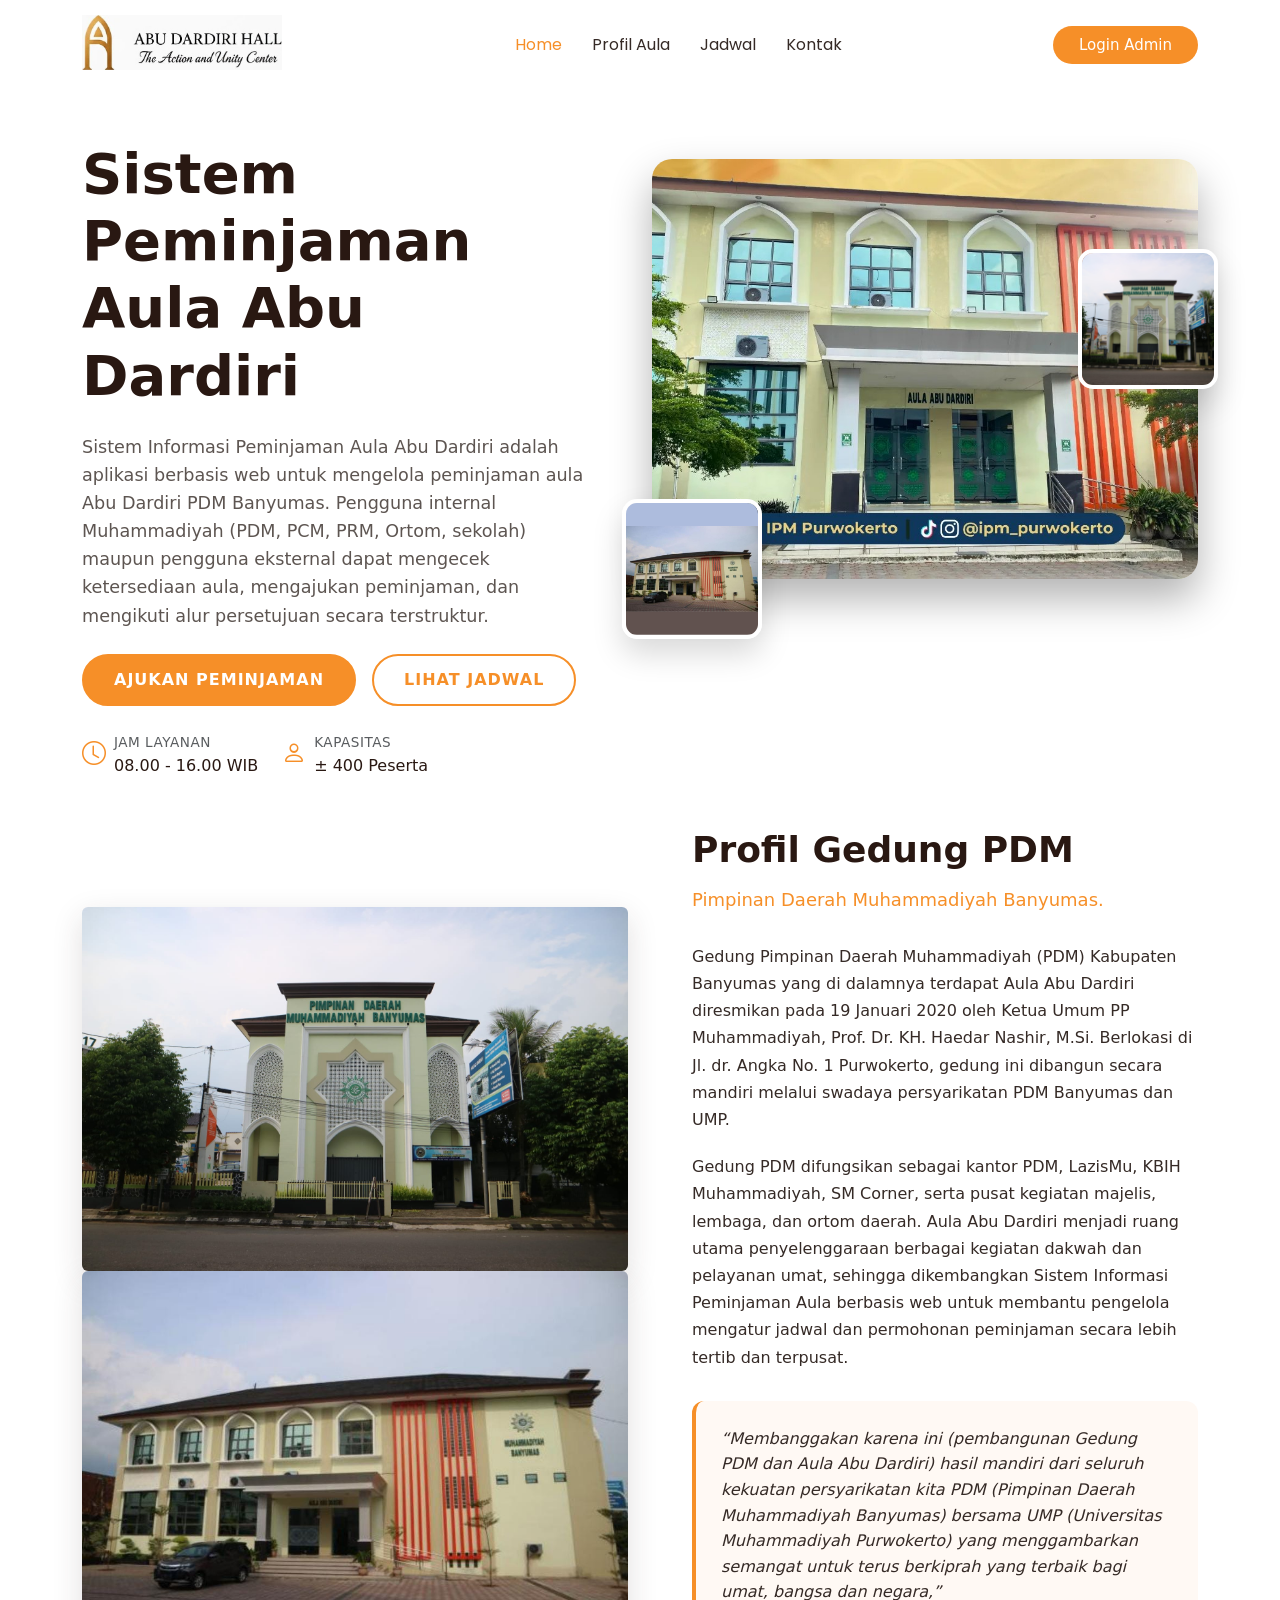
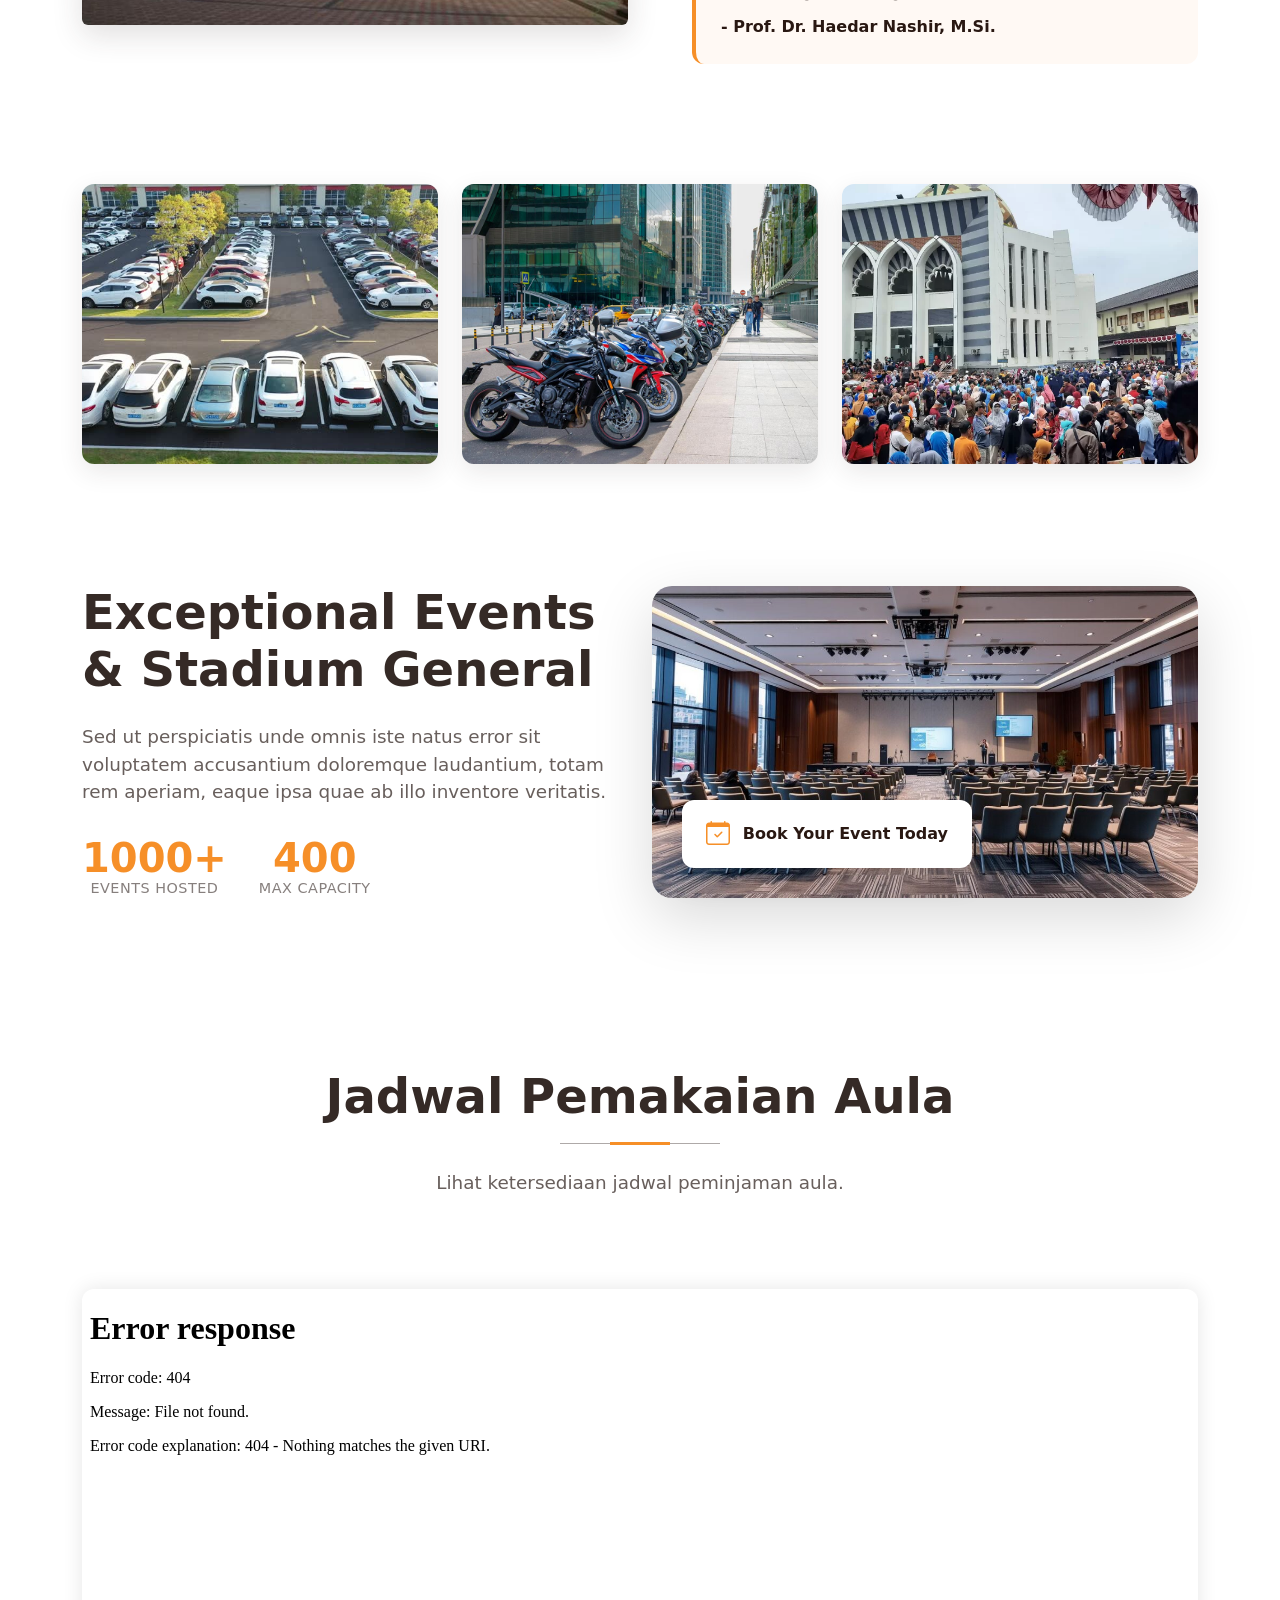
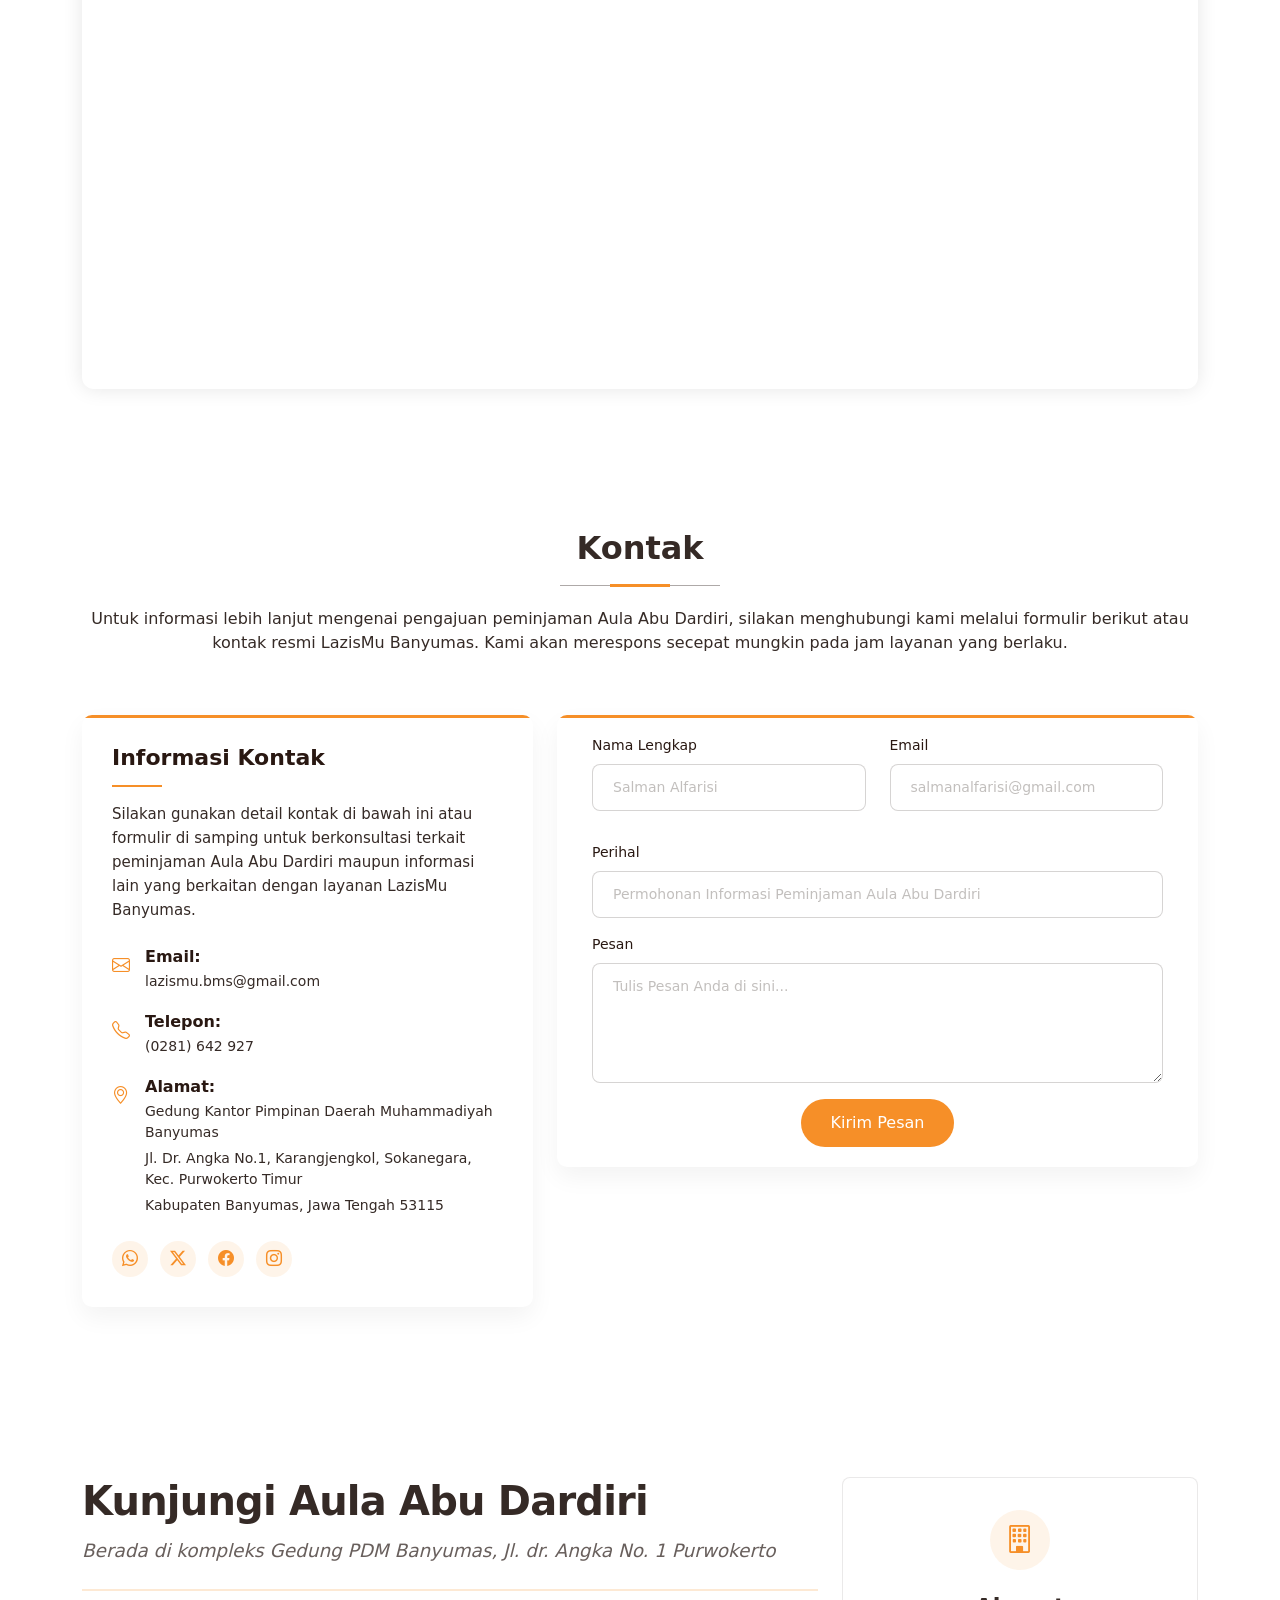
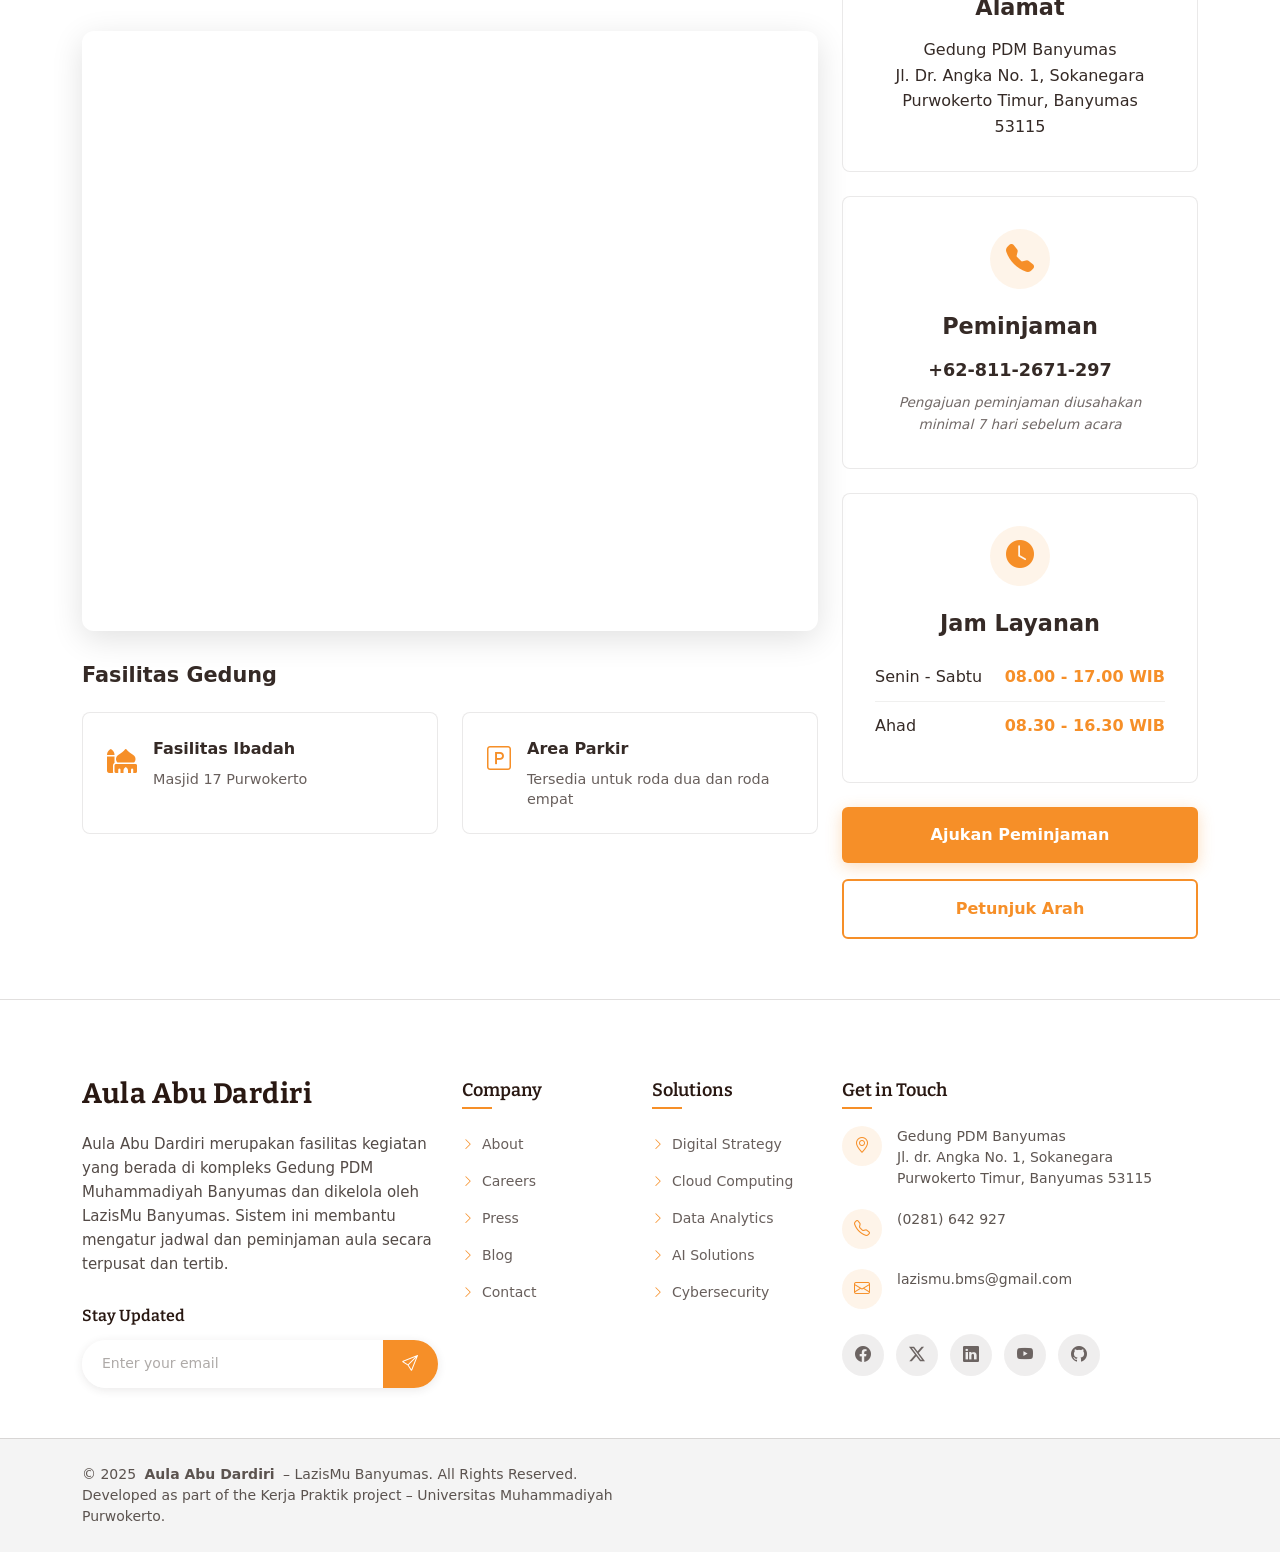
==== commit be8c68a1: "Dashmin calendar done" ====
--- a/index.html
+++ b/index.html
@@ -21,7 +21,6 @@
   <link href="assets/vendor/bootstrap/css/bootstrap.min.css" rel="stylesheet">
   <link href="assets/vendor/bootstrap-icons/bootstrap-icons.css" rel="stylesheet">
   <link href="assets/vendor/aos/aos.css" rel="stylesheet">
-  <link href="assets/vendor/glightbox/css/glightbox.min.css" rel="stylesheet">
   <link href="https://cdnjs.cloudflare.com/ajax/libs/font-awesome/6.5.1/css/all.min.css" rel="stylesheet">
 
 
@@ -45,13 +44,13 @@
         <ul>
           <li><a class="nav-link scrollto active" href="#hero">Home</a></li>
           <li><a class="nav-link scrollto" href="#about">Profil Aula</a></li>
-          <li><a class="nav-link scrollto" href="#events">Jadwal</a></li>
+          <li><a class="nav-link scrollto" href="#reservation-calendar">Jadwal</a></li>
           <li><a class="nav-link scrollto" href="#contact">Kontak</a></li>
         </ul>
         <i class="mobile-nav-toggle d-xl-none bi bi-list"></i>
       </nav>
 
-      <a class="btn-getstarted d-none d-sm-block" href="admin-login.html">Login Admin</a>
+      <a class="btn-getstarted d-none d-sm-block" href="Dashmin/signin.html">Login Admin</a>
 
     </div>
   </header>
@@ -75,7 +74,7 @@
 
                 <div class="hero-actions d-flex flex-wrap gap-3 mb-4">
                   <a href="form_peminjaman.html" class="btn btn-primary">Ajukan Peminjaman</a>
-                  <a href="#menu" class="btn btn-outline">Lihat Jadwal</a>
+                  <a href="#reservation-calendar" class="btn btn-outline">Lihat Jadwal</a>
                 </div>
 
                 <div class="hero-info d-flex flex-wrap align-items-center gap-4">
@@ -208,27 +207,6 @@
 
       <div class="container" data-aos="fade-up" data-aos-delay="100">
 
-        <div class="calendar">
-          <div class="calendar-header">
-            <button id="prevBtn">
-              <i class="fa-solid fa-chevron-left"></i>
-            </button>
-            <div class="monthYear" id="monthYear"></div>
-            <button id="nextBtn">
-              <i class="fa-solid fa-chevron-right"></i>
-            </button>
-          </div>
-          <div class="days">
-            <div class="day">Sun</div>
-            <div class="day">Mon</div>
-            <div class="day">Tue</div>
-            <div class="day">Wed</div>
-            <div class="day">Thu</div>
-            <div class="day">Fri</div>
-            <div class="day">Sat</div>
-          </div>
-          <div class="dates" id="dates"></div>
-        </div>
         <div class="row align-items-center mb-5">
           <div class="col-lg-6" data-aos="fade-right" data-aos-delay="150">
             <div class="event-hero-content">
@@ -256,11 +234,26 @@
             </div>
           </div>
         </div>
- 
-      </div>
-
-
+        
+      </div>
+      
     </section><!-- /Events Section -->
+
+    <!-- Calendar Section -->
+    <section id="reservation-calendar" class="reservation-calendar section" data-aos="fade-up">
+      <div class="container">
+        <div class="section-title">
+          <h2>Jadwal Pemakaian Aula</h2>
+          <p>Lihat ketersediaan jadwal peminjaman aula.</p>
+        </div>
+    
+        <div class="calendar-wrapper">
+          <iframe id="reservation-calendar-iframe" src="calendar/index.html?readonly=1" title="Reservation Calendar"
+            style="width: 100%; max-width: 1200px; height: 700px; border: none; border-radius: 12px; box-shadow: 0 0 20px rgba(0,0,0,0.1);">
+          </iframe>
+        </div>
+      </div>
+    </section> <!-- /Calendar Section -->
 
     <!-- Contact Section -->
     <section id="contact" class="contact section">
@@ -568,12 +561,65 @@
   <script src="assets/vendor/bootstrap/js/bootstrap.bundle.min.js"></script>
   <script src="assets/vendor/php-email-form/validate.js"></script>
   <script src="assets/vendor/aos/aos.js"></script>
-  <script src="assets/vendor/imagesloaded/imagesloaded.pkgd.min.js"></script>
-  <script src="assets/vendor/isotope-layout/isotope.pkgd.min.js"></script>
-  <script src="assets/vendor/glightbox/js/glightbox.min.js"></script>
 
   <!-- Main JS File -->
   <script src="assets/js/main.js"></script>
+  
+  <script>
+    document.addEventListener('DOMContentLoaded', function () {
+      const iframe = document.getElementById('reservation-calendar-iframe');
+      if (!iframe) return;
+
+      iframe.addEventListener('load', function () {
+        const doc = iframe.contentDocument || iframe.contentWindow.document;
+        if (!doc) return;
+
+        // 1) Sisipkan CSS ke dalam iframe: hilangkan sidebar, tombol create, dll.
+        const style = doc.createElement('style');
+        style.textContent = `
+          /* Sembunyikan sidebar supaya yang terlihat hanya main */
+          .sidebar {
+            display: none !important;
+          }
+  
+          /* Biar layout utama jadi 1 kolom saja */
+          .app {
+            display: block !important;
+          }
+  
+          /* Sembunyikan tombol Create, FAB, edit, delete, form & dialog */
+          [data-event-create-button],
+          [data-event-details-edit-button],
+          [data-event-details-delete-button],
+          [data-event-form-dialog],
+          [data-event-delete-dialog],
+          .fab {
+            display: none !important;
+          }
+        `;
+        doc.head.appendChild(style);
+
+        // 2) Buat overlay hanya di atas area grid kalender (read-only di grid saja)
+        const calendarEl = doc.querySelector('[data-calendar]');
+        if (calendarEl) {
+          // pastikan parent bisa jadi posisi referensi
+          const styleCalendar = getComputedStyle(calendarEl);
+          if (styleCalendar.position === 'static') {
+            calendarEl.style.position = 'relative';
+          }
+
+          const overlay = doc.createElement('div');
+          overlay.style.position = 'absolute';
+          overlay.style.inset = '0';
+          overlay.style.zIndex = '9999';
+          overlay.style.pointerEvents = 'auto';   // intercept semua klik di area kalender
+          overlay.style.background = 'transparent';
+
+          calendarEl.appendChild(overlay);
+        }
+      });
+    });
+  </script>
 
 </body>
 
--- a/assets/css/main.css
+++ b/assets/css/main.css
@@ -26,21 +26,6 @@
   --nav-dropdown-hover-color: #f68f28; /* Similar to --nav-hover-color, this color is applied to dropdown navigation links when they are hovered over. */
 }
 
-/* Color Presets - These classes override global colors when applied to any section or element, providing reuse of the sam color scheme. */
-
-.light-background {
-  --background-color: #fff9f7;
-  --surface-color: #ffffff;
-}
-
-.dark-background {
-  --background-color: #060606;
-  --default-color: #ffffff;
-  --heading-color: #ffffff;
-  --surface-color: #252525;
-  --contrast-color: #ffffff;
-}
-
 /* Smooth scroll */
 :root {
   scroll-behavior: smooth;
@@ -63,16 +48,6 @@
 a:hover {
   color: color-mix(in srgb, var(--accent-color), transparent 25%);
   text-decoration: none;
-}
-
-h1,
-h2,
-h3,
-h4,
-h5,
-h6 {
-  color: var(--heading-color);
-  font-family: var(--heading-font);
 }
 
 /*------------------------------
@@ -948,7 +923,7 @@
   align-items: center;
   overflow: hidden;
   position: relative;
-  padding: 100px 0;
+  padding: 50px 0;
 }
 
 .hero .hero-content {
@@ -1133,6 +1108,7 @@
 .about {
   background-color: var(--surface-color);
   position: relative;
+  padding-top: 0px;
 }
 
 .about .about-image {
@@ -2006,87 +1982,26 @@
   }
 }
 
-/* Calendar */
-.calendar {
-  width: 380px;
-  height: auto;
-  display: flex;
-  flex-direction: column;
-  padding: 10px;
-  background: #fff;
-  border-radius: 10px;
-  box-shadow: 0 0 10px rgba(0,0,0,0.3);
-}
-
-.calendar .calendar-header {
-  display: flex;
-  justify-content: space-between;
+/*--------------------------------------------------------------
+# Calendar
+--------------------------------------------------------------*/
+.reservation-calendar h2 {
+  font-size: 3rem;
+  font-weight: 800;
+  line-height: 1.2; margin-bottom: 1.5rem;
+}
+
+.reservation-calendar p {
+  font-size: 1.15rem;
+  margin-bottom: 2rem;
+  color: color-mix(in srgb, var(--default-color), transparent 25%);
+}
+
+.reservation-calendar .calendar-wrapper {
+  position: relative;
+  justify-content: center;
   align-items: center;
-  padding: 10px;
-}
-
-.calendar .monthYear {
-  text-align: center;
-  font-weight: 600;
-  width: 150px;
-}
-
-.calendar .header button {
-  display: flex;
-  align-items: center;
-  justify-content: center;
-  border: none;
-  border-radius: 50%;
-  background: #fff;
-  cursor: pointer;
-  width: 40px;
-  height: 40px;
-  box-shadow: 0 0 4px rgba(0, 0, 0, 0.2);
-}
-
-.calendar .days {
-  display: grid;
-  grid-template-columns: repeat(7, 1fr);
-}
-
-.calendar .day {
-  text-align: center;
-  padding: 5px;
-  color: #999fa6;
-  font-weight: 500;
-}
-
-.calendar .dates {
-  display: grid;
-  grid-template-columns: repeat(7, 1fr);
-  gap: 5px;
-}
-
-.calendar .date {
-  display: flex;
-  align-items: center;
-  justify-content: center;
-  text-align: center;
-  padding: 10px;
-  margin: auto;
-  cursor: pointer;font-weight: 600;
-  border-radius: 50%;
-  width: 40px;
-  height: 40px;
-  transition: 0.2s;
-}
-
-.calendar .date:hover, .date.active {
-  background: var(--accent-color);
-  color: #fff;
-}
-
-.calendar .date.inactive {
-  color: #d2d2d2;
-}
-
-.calendar .date.inactive:hover {
-  color: #fff;
+  display: flex;
 }
 
 /*--------------------------------------------------------------
